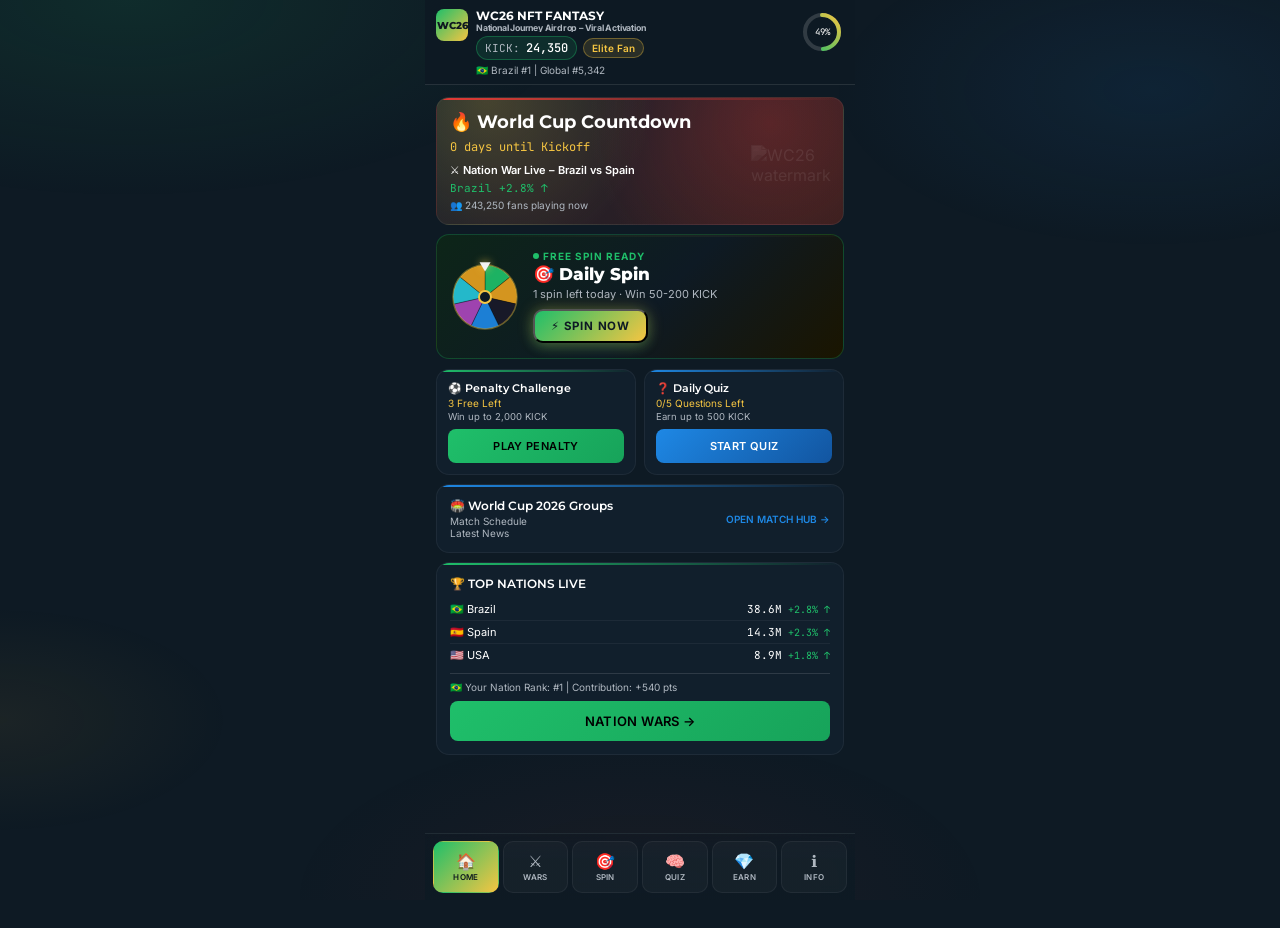
==== Phase 1_Viral Activation/frontend/prototypes/Viral_Activation.html @ adff0198 "feat(frontend): replace Spin UI with canvas wheel and sync Home spin card" ====
<!DOCTYPE html>
<html lang="en">
<head>
<meta charset="UTF-8">
<meta name="viewport" content="width=device-width,initial-scale=1.0,maximum-scale=1.0,user-scalable=no">
<title>WC26 Nation Journey Airdrop – Phase 1: Viral Activation</title>
<link href="https://fonts.googleapis.com/css2?family=Montserrat:wght@400;600;700;800;900&family=Inter:wght@400;500;600&family=JetBrains+Mono:wght@400;500&display=swap" rel="stylesheet">
<style>
:root{
  --c-green:#1FBF6A;
  --c-yellow:#F5C542;
  --c-red:#E53935;
  --c-blue:#1E88E5;
  --c-bg:#0E1A24;
  --c-white:#F2F2F2;
  --c-pure:#FFFFFF;
  --c-gray:#B0B8C1;

  --font-display:"Montserrat",system-ui,sans-serif;
  --font-body:"Inter",system-ui,sans-serif;
  --font-mono:"JetBrains Mono",monospace;

  --g:var(--c-green);--y:var(--c-yellow);--rd:var(--c-red);--bl:var(--c-blue);
  --pu:#a78bfa;
  --bg:var(--c-bg);--bg2:#111F2C;--bg3:#172635;--bg4:#1D3042;
  --wh:var(--c-white);--pw:var(--c-pure);--gr:var(--c-gray);
  --gd:rgba(31,191,106,.11);--yd:rgba(245,197,66,.11);
  --rdd:rgba(229,57,53,.1);--bld:rgba(30,136,229,.1);--pud:rgba(167,139,250,.11);
  --br:rgba(255,255,255,.055);--br2:rgba(255,255,255,.1);
  --r:13px;--rs:8px;--sb:env(safe-area-inset-bottom,0px);--spin-logo:none;
}
*{box-sizing:border-box;margin:0;padding:0;-webkit-tap-highlight-color:transparent;user-select:none;}
html,body{width:100%;max-width:430px;margin:0 auto;min-height:100dvh;background:var(--bg);font-family:var(--font-body);color:var(--wh);overflow-x:hidden;-webkit-font-smoothing:antialiased;}
body::before{content:'';position:fixed;inset:0;z-index:0;pointer-events:none;
  background:
    radial-gradient(ellipse 65% 40% at 10% 0%,rgba(31,191,106,.11) 0%,transparent 55%),
    radial-gradient(ellipse 50% 35% at 90% 10%,rgba(30,136,229,.09) 0%,transparent 50%),
    radial-gradient(ellipse 55% 38% at 50% 100%,rgba(229,57,53,.06) 0%,transparent 50%),
    radial-gradient(ellipse 40% 28% at 0% 80%,rgba(245,197,66,.06) 0%,transparent 45%);
  animation:mesh 10s ease-in-out infinite alternate;}
@keyframes mesh{0%{opacity:.5}100%{opacity:1}}
#app{position:relative;z-index:1;min-height:100dvh;display:flex;flex-direction:column;}

/* ── HEADER ── */
.hdr{padding:8px 14px 6px;display:flex;align-items:center;justify-content:space-between;
  border-bottom:1px solid var(--br);background:rgba(14,26,36,.92);backdrop-filter:blur(20px);
  position:sticky;top:0;z-index:100;}
.hdr-l{display:flex;align-items:center;gap:8px;}
.hdr-logo{height:34px;width:auto;object-fit:contain;}
.brand-nm{font-family:'Montserrat',sans-serif;font-weight:800;font-size:13px;
  background:linear-gradient(135deg,var(--g),var(--y));-webkit-background-clip:text;-webkit-text-fill-color:transparent;display:block;line-height:1.1;}
.brand-sub{font-size:7.5px;letter-spacing:2px;color:var(--gr);text-transform:uppercase;font-weight:600;}
.kick-chip{display:flex;align-items:center;gap:6px;background:var(--gd);border:1px solid rgba(31,191,106,.22);border-radius:20px;padding:5px 11px 5px 8px;cursor:pointer;transition:all .2s;}
.kick-chip:active{transform:scale(.95);}
.kick-val{font-family:'Montserrat',sans-serif;font-weight:700;font-size:13px;color:var(--g);line-height:1;}
.kick-lbl{font-size:7.5px;color:var(--gr);letter-spacing:1px;}

/* ── NAV ── */
.nav{display:grid;grid-template-columns:repeat(5,1fr);gap:2px;padding:6px 8px 0;background:rgba(14,26,36,.65);backdrop-filter:blur(8px);}
.nb{padding:7px 2px 5px;background:var(--bg3);border:1px solid var(--br);border-radius:var(--rs);cursor:pointer;
  font-family:'Montserrat',sans-serif;font-size:8.5px;font-weight:700;letter-spacing:.3px;text-transform:uppercase;
  color:var(--gr);transition:all .18s;display:flex;flex-direction:column;align-items:center;gap:3px;}
.nb .ni{font-size:15px;line-height:1;}
.nb.on{border-color:rgba(31,191,106,.45);color:var(--g);background:linear-gradient(160deg,rgba(31,191,106,.13),rgba(30,136,229,.06));}
.nb:active{transform:scale(.91);}

/* ── PAGES ── */
.pg{display:none;padding:12px 11px calc(22px + var(--sb));flex:1;animation:pgin .25s ease;}
.pg.on{display:block;}
@keyframes pgin{from{opacity:0;transform:translateY(8px)}to{opacity:1;transform:translateY(0)}}

/* ── SHARED COMPONENTS ── */
.card{background:var(--bg2);border:1px solid var(--br);border-radius:var(--r);padding:13px;margin-bottom:9px;position:relative;overflow:hidden;}
.shine{position:absolute;inset:0;pointer-events:none;background:linear-gradient(135deg,rgba(255,255,255,.025) 0%,transparent 55%);}
.acc-g::before,.acc-y::before,.acc-r::before,.acc-b::before,.acc-p::before,.acc-m::before{content:'';position:absolute;top:0;left:0;right:0;height:2px;}
.acc-g::before{background:linear-gradient(90deg,var(--g),transparent);}
.acc-y::before{background:linear-gradient(90deg,var(--y),transparent);}
.acc-r::before{background:linear-gradient(90deg,var(--rd),transparent);}
.acc-b::before{background:linear-gradient(90deg,var(--bl),transparent);}
.acc-p::before{background:linear-gradient(90deg,var(--pu),transparent);}
.acc-m::before{background:linear-gradient(90deg,var(--g),var(--y),var(--rd),var(--bl));}

.btn{
  width:100%;padding:12px;border:none;border-radius:var(--rs);cursor:pointer;
  font-family:var(--font-body);font-size:13px;font-weight:600;text-transform:uppercase;letter-spacing:.35px;
  transition:all .16s;
}
.btn:active{transform:scale(.97);}
.b-g{background:linear-gradient(135deg,var(--g),#17a35a);color:#000;}
.b-y{background:linear-gradient(135deg,#c9920f,var(--y));color:#000;}
.b-b{background:linear-gradient(135deg,var(--bl),#1255a0);color:#fff;}
.b-r{background:linear-gradient(135deg,var(--rd),#b71c1c);color:#fff;}
.b-p{background:linear-gradient(135deg,#7c3aed,var(--pu));color:#fff;}
.b-gh{background:var(--bg3);border:1px solid var(--br2);color:var(--wh);}
.b-dis{opacity:.3;pointer-events:none;}

.pill{display:inline-flex;align-items:center;gap:3px;padding:3px 8px;border-radius:20px;font-size:9.5px;font-weight:700;font-family:'Montserrat',sans-serif;}
.p-g{background:var(--gd);border:1px solid rgba(31,191,106,.28);color:var(--g);}
.p-y{background:var(--yd);border:1px solid rgba(245,197,66,.28);color:var(--y);}
.p-b{background:var(--bld);border:1px solid rgba(30,136,229,.28);color:var(--bl);}
.p-r{background:var(--rdd);border:1px solid rgba(229,57,53,.25);color:var(--rd);}

/* ── HOME ── */
.hero{text-align:center;padding:14px 0 10px;}
.hero-logo{width:260px;max-width:100%;height:auto;margin:0 auto 9px;display:block;
  filter:drop-shadow(0 0 14px rgba(31,191,106,.28)) drop-shadow(0 0 28px rgba(30,136,229,.15));
  animation:hfloat 4s ease-in-out infinite;}
@keyframes hfloat{0%,100%{transform:translateY(0)}50%{transform:translateY(-5px)}}
.hero-pique{
  width:208px;max-width:100%;height:166px;margin:-32px auto 7px;position:relative;
  display:flex;align-items:flex-start;justify-content:center;padding-top:26px;
  animation:piqueFloat 4s ease-in-out infinite;
}
@keyframes piqueFloat{
  0%,100%{transform:translateY(0) scale(.94)}
  50%{transform:translateY(-5px) scale(.94)}
}
.hero-pique-ring{
  position:absolute;top:42px;left:22px;right:22px;bottom:6px;border-radius:50%;border:2.6px solid transparent;
  background:linear-gradient(var(--bg),var(--bg)) padding-box,
    conic-gradient(from 0deg,var(--g),var(--bl),var(--pu),var(--y),var(--rd),var(--g)) border-box;
  animation:pspin 8s linear infinite;
}
.hero-pique-glow{
  position:absolute;top:50px;left:36px;right:36px;bottom:16px;border-radius:50%;
  background:radial-gradient(circle at 36% 32%,rgba(139,92,246,.22),rgba(30,136,229,.11) 58%,transparent);
  animation:pspin 12s linear infinite reverse;
}
@keyframes pspin{to{transform:rotate(360deg)}}
.hero-pique-mascot{position:relative;z-index:2;display:flex;flex-direction:column;align-items:center;}
.hero-pique-face{
  width:94px;height:94px;margin-top:12px;border-radius:50%;position:relative;overflow:hidden;
  background:linear-gradient(145deg,#2d1b69,#1a0f40);border:2.6px solid var(--pu);
  box-shadow:0 0 24px rgba(139,92,246,.4);animation:pfaceFloat 3s ease-in-out infinite;
}
@keyframes pfaceFloat{0%,100%{transform:translateY(0) rotate(-2deg)}50%{transform:translateY(-4px) rotate(2deg)}}
.hero-pique-brows{position:absolute;top:20px;width:100%;display:flex;justify-content:center;gap:20px;z-index:3;}
.hero-pique-brow{width:17px;height:3px;border-radius:2px;background:var(--y);transform-origin:center;}
.hero-pique-brow.l{animation:pbrowL 2s ease-in-out infinite;}
.hero-pique-brow.r{animation:pbrowR 2s ease-in-out infinite;}
@keyframes pbrowL{0%,100%{transform:rotate(-16deg)}50%{transform:rotate(-25deg) translateY(-1px)}}
@keyframes pbrowR{0%,100%{transform:rotate(16deg)}50%{transform:rotate(25deg) translateY(-1px)}}
.hero-pique-eyes{position:absolute;top:33px;width:100%;display:flex;justify-content:center;gap:16px;z-index:2;}
.hero-pique-eye{
  width:20px;height:20px;border-radius:50%;
  background:radial-gradient(circle at 35% 35%,#fff 28%,#1E88E5 50%,#0d0d2e 100%);
  box-shadow:0 0 9px rgba(30,136,229,.6);animation:pblink 4s ease-in-out infinite;
}
.hero-pique-eye.l{animation-delay:.05s;}
@keyframes pblink{0%,90%,100%{transform:scaleY(1)}93%,97%{transform:scaleY(.08)}}
.hero-pique-lower{position:absolute;bottom:16px;width:100%;display:flex;flex-direction:column;align-items:center;gap:3px;z-index:2;}
.hero-pique-nose{
  width:10px;height:8px;background:var(--y);
  border-radius:50% 50% 50% 50% / 60% 60% 40% 40%;box-shadow:0 0 6px rgba(245,197,66,.5);
}
.hero-pique-mouth{
  width:30px;height:13px;border-radius:0 0 12px 12px;border-bottom:2.5px solid var(--g);border-left:2.5px solid var(--g);border-right:2.5px solid var(--g);
  animation:pmouthTalk .36s ease-in-out infinite alternate;
}
@keyframes pmouthTalk{from{transform:scaleY(.4)}to{transform:scaleY(1)}}
.hero-pique-headset{
  position:absolute;top:-6px;left:50%;transform:translateX(-50%);
  width:110px;height:58px;border-radius:58px 58px 0 0;border:3px solid var(--gr);border-bottom:none;z-index:4;pointer-events:none;
}
.hero-pique-mic{
  position:absolute;bottom:16px;right:12px;width:10px;height:24px;background:var(--y);
  border-radius:6px;z-index:5;box-shadow:0 0 8px rgba(245,197,66,.5);
}
.hero-pique-jersey{
  width:72px;height:30px;margin-top:1px;
  background:linear-gradient(135deg,var(--pu) 0%,#6D28D9 54%,#4c1d95 100%);
  border-radius:8px 8px 12px 12px;border-top:3px solid rgba(255,255,255,.16);box-shadow:0 4px 20px rgba(109,40,217,.25);
  display:flex;align-items:center;justify-content:center;
  font-family:'Montserrat',sans-serif;font-weight:900;font-size:9px;letter-spacing:.8px;
  text-transform:uppercase;color:#f5f0ff;text-shadow:0 1px 6px rgba(0,0,0,.35);
}
.hero-title{font-family:'Montserrat',sans-serif;font-weight:900;font-size:19px;color:var(--pw);}
.hero-tag{font-size:10.5px;color:var(--gr);margin-top:3px;}
.nation-badge{display:inline-flex;align-items:center;gap:5px;margin-top:7px;background:var(--bg3);border:1px solid var(--br2);border-radius:20px;padding:5px 12px;font-family:'Montserrat',sans-serif;font-size:10px;font-weight:700;}

/* Phase progress banner */
.phase-bar{background:linear-gradient(135deg,rgba(245,197,66,.1),rgba(229,57,53,.07));border:1px solid rgba(245,197,66,.22);border-radius:var(--r);padding:10px 12px;margin-bottom:9px;position:relative;overflow:hidden;}
.phase-bar::before{content:'';position:absolute;top:0;left:0;right:0;height:2px;background:linear-gradient(90deg,var(--y),var(--rd));}
.phase-tag{font-family:'Montserrat',sans-serif;font-weight:800;font-size:9px;letter-spacing:1.5px;color:var(--y);text-transform:uppercase;margin-bottom:2px;}
.phase-title{font-family:'Montserrat',sans-serif;font-weight:700;font-size:12px;color:var(--pw);}
.phase-desc{font-size:10px;color:var(--gr);margin-top:1px;}
.phase-close{position:absolute;top:8px;right:9px;font-size:13px;color:var(--gr);cursor:pointer;}

/* KPI row */
.krow{display:grid;grid-template-columns:repeat(3,1fr);gap:6px;margin-bottom:9px;}
.ki{background:var(--bg2);border:1px solid var(--br);border-radius:var(--rs);padding:9px 6px;text-align:center;}
.ki-v{font-family:'Montserrat',sans-serif;font-weight:800;font-size:19px;background:linear-gradient(135deg,var(--g),var(--y));-webkit-background-clip:text;-webkit-text-fill-color:transparent;}
.ki-l{font-size:8.5px;color:var(--gr);margin-top:1px;}

/* Journey steps */
.journey{display:flex;flex-direction:column;position:relative;margin-bottom:9px;}
.journey::before{content:'';position:absolute;left:18px;top:7px;bottom:7px;width:1px;background:linear-gradient(180deg,var(--g),var(--bl));}
.jstep{display:flex;align-items:flex-start;gap:10px;padding:5px 0;}
.jdot{width:36px;height:36px;border-radius:9px;flex-shrink:0;display:flex;align-items:center;justify-content:center;font-size:14px;z-index:1;}
.jd-g{background:var(--gd);border:1px solid rgba(31,191,106,.28);}
.jd-y{background:var(--yd);border:1px solid rgba(245,197,66,.22);}
.jd-r{background:var(--rdd);border:1px solid rgba(229,57,53,.18);}
.jd-b{background:var(--bld);border:1px solid rgba(30,136,229,.18);}
.ji{flex:1;padding-top:5px;}
.jt{font-family:'Montserrat',sans-serif;font-weight:700;font-size:11.5px;color:var(--pw);}
.js{font-size:9.5px;color:var(--gr);margin-top:1px;}

/* Airdrop progress */
.ad-ring-wrap{display:flex;align-items:center;gap:12px;padding:10px 13px;background:var(--bg2);border:1px solid rgba(245,197,66,.2);border-radius:var(--r);margin-bottom:9px;position:relative;overflow:hidden;}
.ad-ring-wrap::before{content:'';position:absolute;top:0;left:0;right:0;height:2px;background:linear-gradient(90deg,var(--y),var(--g));}
.ad-svg-wrap{position:relative;width:52px;height:52px;flex-shrink:0;}
.ad-svg-wrap svg{transform:rotate(-90deg);}
.ad-pct-inner{position:absolute;inset:0;display:flex;align-items:center;justify-content:center;flex-direction:column;}
.ad-pct{font-family:'Montserrat',sans-serif;font-weight:800;font-size:13px;color:var(--y);}
.ad-sub{font-size:7px;color:var(--gr);}
.ad-info{flex:1;}
.ad-title{font-family:'Montserrat',sans-serif;font-weight:800;font-size:12px;color:var(--pw);margin-bottom:2px;}
.ad-desc{font-size:10px;color:var(--gr);line-height:1.4;}
.ad-kick{font-family:'JetBrains Mono',monospace;font-size:11px;color:var(--y);margin-top:3px;}

/* Airdrop preview (home) */
.ap-hdr{display:flex;align-items:center;justify-content:space-between;gap:8px;margin-bottom:8px;}
.ap-title{font-family:'Montserrat',sans-serif;font-weight:900;font-size:12px;color:var(--pw);letter-spacing:.2px;}
.ap-grid{display:grid;grid-template-columns:repeat(3,1fr);gap:6px;margin-bottom:7px;}
.ap-cell{background:var(--bg3);border:1px solid var(--br);border-radius:8px;padding:7px 6px;text-align:center;}
.ap-v{font-family:'Montserrat',sans-serif;font-weight:800;font-size:12px;color:var(--pw);line-height:1.15;}
.ap-v.gold{color:var(--y);}
.ap-v.blue{color:var(--bl);}
.ap-v.green{color:var(--g);}
.ap-l{font-size:8.5px;color:var(--gr);margin-top:2px;}
.ap-tier{background:linear-gradient(135deg,rgba(167,139,250,.14),rgba(30,136,229,.11));border:1px solid rgba(167,139,250,.28);border-radius:8px;padding:8px 9px;margin-bottom:7px;}
.ap-tier-top{display:flex;align-items:center;justify-content:space-between;gap:8px;margin-bottom:3px;}
.ap-tier-name{font-family:'Montserrat',sans-serif;font-weight:800;font-size:11px;color:#d8c8ff;}
.ap-tier-need{font-family:'Montserrat',sans-serif;font-weight:800;font-size:11px;color:var(--y);}
.ap-tier-sub{font-size:8.8px;color:var(--gr);}
.ap-sec{background:var(--bg3);border:1px solid var(--br);border-radius:8px;padding:8px 9px;margin-bottom:7px;}
.ap-sec-title{font-family:'Montserrat',sans-serif;font-weight:700;font-size:9px;color:var(--pw);letter-spacing:.6px;text-transform:uppercase;margin-bottom:6px;}
.ap-cdown{display:grid;grid-template-columns:repeat(4,1fr);gap:5px;}
.ap-cdu{background:rgba(255,255,255,.03);border:1px solid var(--br);border-radius:7px;padding:5px 3px;text-align:center;}
.ap-cdn{font-family:'Montserrat',sans-serif;font-weight:800;font-size:12px;color:var(--y);line-height:1;}
.ap-cdl{font-size:8px;color:var(--gr);margin-top:2px;}
.ap-comp{display:grid;grid-template-columns:1fr auto auto;gap:7px;align-items:center;font-size:9px;}
.ap-comp + .ap-comp{margin-top:5px;}
.ap-comp-r{color:var(--pw);font-family:'Montserrat',sans-serif;font-weight:700;}
.ap-comp-k{color:var(--gr);}
.ap-comp-d.up{color:var(--rd);}
.ap-comp-d.down{color:var(--g);}
.ap-comp-d.eq{color:var(--y);}

/* ── QUIZ ── */
.qtop{display:flex;align-items:center;justify-content:space-between;margin-bottom:8px;}
.ptk{display:flex;gap:4px;margin-bottom:8px;}
.ps{flex:1;height:3px;border-radius:2px;background:var(--bg4);transition:background .35s;}
.ps.done{background:var(--g);}
.ps.act{background:linear-gradient(90deg,var(--g),var(--bl));animation:spp 1.2s infinite;}
@keyframes spp{0%,100%{opacity:1}50%{opacity:.4}}
.qcard{background:linear-gradient(145deg,var(--bg2),var(--bg3));border:1px solid var(--br2);border-radius:var(--r);padding:14px;margin-bottom:10px;position:relative;overflow:hidden;animation:sup .25s ease;}
@keyframes sup{from{opacity:0;transform:translateY(10px)}to{opacity:1;transform:translateY(0)}}
.qdiff{font-family:'Montserrat',sans-serif;font-size:8.5px;font-weight:800;letter-spacing:2px;text-transform:uppercase;display:flex;align-items:center;gap:4px;margin-bottom:5px;}
.de{color:var(--g);}.dm{color:var(--y);}.dh{color:var(--rd);}
.qtext{font-family:'Montserrat',sans-serif;font-size:12.75px;font-weight:700;color:var(--pw);line-height:1.35;}
.trow{display:flex;align-items:center;gap:9px;margin-bottom:10px;}
.tring{width:37px;height:37px;flex-shrink:0;position:relative;}
.tring svg{transform:rotate(-90deg);}
.tring circle{fill:none;stroke-width:3;stroke-dasharray:100;}
.ttrack{stroke:var(--bg4);}.tfill{stroke:var(--g);transition:stroke-dashoffset .95s linear,stroke .25s;}
.tval{position:absolute;inset:0;display:flex;align-items:center;justify-content:center;font-family:'JetBrains Mono',monospace;font-size:12px;color:var(--pw);}
.thint{font-size:10.5px;color:var(--gr);}
.opts{display:flex;flex-direction:column;gap:6px;}
.opt{padding:10px 12px;background:var(--bg3);border:1.5px solid var(--br);border-radius:var(--rs);cursor:pointer;font-size:13px;font-weight:500;color:var(--wh);transition:all .16s;display:flex;align-items:center;gap:8px;}
.opt:active{transform:scale(.97);}
.oltr{width:22px;height:22px;border-radius:5px;flex-shrink:0;background:var(--bg4);border:1px solid var(--br2);display:flex;align-items:center;justify-content:center;font-family:'Montserrat',sans-serif;font-size:9px;font-weight:800;color:var(--gr);transition:all .16s;}
.opt.cor{border-color:var(--g);background:rgba(31,191,106,.09);color:var(--g);}
.opt.cor .oltr{background:var(--g);color:#000;border-color:var(--g);}
.opt.wrg{border-color:var(--rd);background:var(--rdd);color:var(--rd);}
.opt.wrg .oltr{background:var(--rd);color:#fff;border-color:var(--rd);}
.flash{display:none;position:fixed;inset:0;z-index:200;align-items:center;justify-content:center;pointer-events:none;background:rgba(14,26,36,.3);}
.flash.on{display:flex;animation:fi .3s ease;}
@keyframes fi{0%{opacity:0;transform:scale(.6)}65%{transform:scale(1.07)}100%{opacity:1;transform:scale(1)}}
.fb{text-align:center;padding:18px 30px;border-radius:16px;backdrop-filter:blur(22px);}
.fb.ok{background:rgba(31,191,106,.18);border:1.5px solid var(--g);}
.fb.no{background:rgba(229,57,53,.14);border:1.5px solid var(--rd);}
.fem{font-size:38px;display:block;margin-bottom:3px;}
.flt{font-family:'Montserrat',sans-serif;font-weight:800;font-size:20px;letter-spacing:1px;}
.fb.ok .flt{color:var(--g);}.fb.no .flt{color:var(--rd);}
.fps{font-size:11px;color:var(--gr);margin-top:2px;font-family:'JetBrains Mono',monospace;}
.qdone{display:none;text-align:center;padding:18px 0;animation:pgin .3s ease;}
.qdone.on{display:block;}
.dring{width:96px;height:96px;margin:0 auto 11px;position:relative;}
.dring svg{transform:rotate(-90deg);}
.dpct{position:absolute;inset:0;display:flex;align-items:center;justify-content:center;flex-direction:column;}
.dpct .big{font-family:'Montserrat',sans-serif;font-weight:800;font-size:24px;color:var(--g);}
.dpct .sm{font-size:8px;color:var(--gr);}
.dtitle{font-family:'Montserrat',sans-serif;font-weight:800;font-size:20px;color:var(--pw);margin-bottom:3px;}
.dsub{font-size:11px;color:var(--gr);margin-bottom:12px;}
.ebox{background:var(--gd);border:1px solid rgba(31,191,106,.22);border-radius:11px;padding:11px;display:flex;align-items:center;justify-content:center;gap:8px;margin-bottom:12px;}
.ebox .num{font-family:'Montserrat',sans-serif;font-weight:900;font-size:28px;background:linear-gradient(135deg,var(--g),var(--bl));-webkit-background-clip:text;-webkit-text-fill-color:transparent;}
.ebox .lbl{font-size:10px;color:var(--gr);line-height:1.4;}
.srow{display:flex;gap:4px;justify-content:center;margin-bottom:12px;}
.sd{width:26px;height:26px;border-radius:6px;background:var(--bg3);border:1px solid var(--br);display:flex;align-items:center;justify-content:center;font-size:10px;}
.sd.done{background:rgba(31,191,106,.17);border-color:var(--g);}
.sd.now{background:linear-gradient(135deg,var(--g),var(--bl));border-color:transparent;animation:dp 1.5s infinite;}
@keyframes dp{0%,100%{box-shadow:0 0 0 0 rgba(31,191,106,.4)}50%{box-shadow:0 0 0 6px rgba(31,191,106,0)}}

/* ── NATION WARS ── */
.nw-top{text-align:center;padding:11px 0 14px;}
.nw-title{font-family:'Montserrat',sans-serif;font-weight:900;font-size:25px;letter-spacing:2px;
  background:linear-gradient(135deg,var(--y),var(--pw),var(--y));background-size:200%;
  -webkit-background-clip:text;-webkit-text-fill-color:transparent;animation:gf 3s linear infinite;}
@keyframes gf{0%{background-position:0%}100%{background-position:200%}}
.nw-sub{font-size:10.5px;color:var(--gr);margin-top:3px;}
.nw-badge{display:inline-block;margin-top:6px;background:var(--yd);border:1px solid rgba(245,197,66,.25);border-radius:20px;padding:3px 11px;font-family:'Montserrat',sans-serif;font-size:8.5px;font-weight:700;letter-spacing:.8px;color:var(--y);text-transform:uppercase;}
.mn-card{background:linear-gradient(135deg,rgba(31,191,106,.09),rgba(30,136,229,.06));border:1px solid rgba(31,191,106,.25);border-radius:var(--r);padding:11px 13px;margin-bottom:11px;display:flex;align-items:center;gap:11px;position:relative;overflow:hidden;}
.mn-card::before{content:'';position:absolute;top:0;left:0;right:0;height:2px;background:linear-gradient(90deg,var(--g),var(--bl),var(--y));}
.mn-flag{font-size:32px;}
.mn-info{flex:1;}
.mn-name{font-family:'Montserrat',sans-serif;font-weight:800;font-size:14px;color:var(--pw);}
.mn-rank{font-size:9.5px;color:var(--gr);margin-top:2px;}
.mn-pts{font-family:'Montserrat',sans-serif;font-weight:900;font-size:20px;background:linear-gradient(135deg,var(--g),var(--bl));-webkit-background-clip:text;-webkit-text-fill-color:transparent;}
.podium{display:flex;align-items:flex-end;justify-content:center;gap:4px;padding:0 3px;margin-bottom:12px;}
.pi{flex:1;display:flex;flex-direction:column;align-items:center;}
.pflag{font-size:23px;margin-bottom:2px;}
.pname{font-family:'Montserrat',sans-serif;font-size:8.5px;font-weight:700;color:var(--wh);margin-bottom:2px;}
.ppts{font-size:8.5px;color:var(--gr);margin-bottom:2px;font-family:'JetBrains Mono',monospace;}
.pblk{width:100%;border-radius:5px 5px 0 0;display:flex;align-items:center;justify-content:center;font-family:'Montserrat',sans-serif;font-size:15px;font-weight:800;}
.pi:nth-child(2) .pblk{height:56px;background:linear-gradient(180deg,var(--y),#b8860b);color:#000;}
.pi:nth-child(1) .pblk{height:42px;background:linear-gradient(180deg,#9ca3af,#6b7280);color:#fff;}
.pi:nth-child(3) .pblk{height:32px;background:linear-gradient(180deg,#b45309,#78350f);color:#fff;}
.rlist{display:flex;flex-direction:column;gap:5px;}
.ri{display:flex;align-items:center;gap:8px;background:var(--bg2);border:1px solid var(--br);border-radius:var(--rs);padding:8px 10px;position:relative;overflow:hidden;}
.ri.me{border-color:rgba(31,191,106,.32);background:linear-gradient(135deg,rgba(31,191,106,.05),var(--bg2));}
.rfill{position:absolute;left:0;top:0;bottom:0;background:linear-gradient(90deg,rgba(31,191,106,.05),transparent);border-radius:var(--rs);}
.rpos{font-family:'Montserrat',sans-serif;font-size:12px;font-weight:800;color:var(--gr);width:16px;text-align:center;flex-shrink:0;z-index:1;}
.rflag{font-size:18px;flex-shrink:0;z-index:1;}
.rinfo{flex:1;z-index:1;}
.rnation{font-family:'Montserrat',sans-serif;font-weight:700;font-size:11.5px;color:var(--pw);}
.rfans{font-size:9px;color:var(--gr);font-family:'JetBrains Mono',monospace;}
.rright{z-index:1;text-align:right;}
.rpts{font-family:'JetBrains Mono',monospace;font-size:11px;color:var(--y);}
.rdelta{font-size:8px;font-weight:700;padding:2px 4px;border-radius:4px;margin-top:1px;display:inline-block;}
.dup{background:rgba(31,191,106,.12);color:var(--g);}
.ddn{background:var(--rdd);color:var(--rd);}
.ytag{position:absolute;right:7px;top:53%;transform:translateY(-50%);font-family:'Montserrat',sans-serif;font-size:7.5px;font-weight:800;letter-spacing:1px;color:var(--g);}

/* ── DAILY LUCKY SPIN ── */
.spin-top{text-align:center;padding:10px 0 8px;}
.spin-title{
  font-family:'Montserrat',sans-serif;font-weight:900;font-size:22px;letter-spacing:1.3px;
  background:linear-gradient(135deg,#f8cf5a 0%,#f0c949 25%,#d8db5a 52%,#8fe26a 100%);
  -webkit-background-clip:text;-webkit-text-fill-color:transparent;
  text-shadow:0 0 26px rgba(247,201,74,.23);
}
.spin-sub{font-size:10px;color:#c7d0df;line-height:1.45;margin-top:3px;}
.spin-card{
  position:relative;
  background:
    radial-gradient(circle at 20% 10%,rgba(255,211,99,.2),transparent 37%),
    radial-gradient(circle at 82% 70%,rgba(26,196,255,.16),transparent 42%),
    linear-gradient(145deg,#081423,#091628 40%,#0a1322);
  border:1px solid rgba(248,205,92,.28);
  border-radius:26px;
  padding:11px 11px 12px;
  margin-bottom:10px;
  box-shadow:
    inset 0 0 0 1px rgba(255,255,255,.04),
    0 18px 40px rgba(0,0,0,.45);
  overflow:hidden;
}
.spin-card::before{
  content:'';
  position:absolute;
  inset:0;
  background:
    radial-gradient(circle at 32% 40%,rgba(255,255,255,.16) 0 1px,transparent 2px),
    radial-gradient(circle at 66% 18%,rgba(255,255,255,.2) 0 1px,transparent 2px),
    radial-gradient(circle at 75% 82%,rgba(255,255,255,.14) 0 1px,transparent 2px);
  opacity:.45;
  pointer-events:none;
}
.spin-wheel-wrap{text-align:center;position:relative;z-index:1;}
.spin-pointer{
  position:absolute;
  left:50%;
  top:-8px;
  transform:translateX(-50%);
  width:58px;
  height:68px;
  z-index:8;
  background:linear-gradient(180deg,#fff2a2 0%,#ffd54d 30%,#f2a800 70%,#c97900 100%);
  clip-path:polygon(50% 98%,100% 2%,84% 2%,50% 74%,16% 2%,0 2%);
  filter:drop-shadow(0 0 12px rgba(255,194,43,.88));
}
.spin-pointer::before{
  content:'';
  position:absolute;
  left:50%;
  top:7px;
  transform:translateX(-50%);
  width:17px;
  height:46px;
  background:linear-gradient(180deg,rgba(255,255,255,.86),rgba(255,255,255,0));
  opacity:.55;
}
.spin-pointer::after{
  content:'';
  position:absolute;
  left:50%;
  bottom:7px;
  transform:translateX(-50%);
  width:22px;
  height:9px;
  border-radius:6px;
  background:rgba(255,192,45,.58);
}
.spin-wheel-shell{
  --spin-size:min(82vw,344px);
  width:var(--spin-size);
  height:var(--spin-size);
  margin:14px auto 0;
  border-radius:50%;
  padding:11px;
  position:relative;
  background:
    radial-gradient(circle at 22% 10%,rgba(90,220,255,.35),transparent 32%),
    radial-gradient(circle at 78% 88%,rgba(120,255,119,.32),transparent 34%),
    linear-gradient(145deg,#101b2b,#24334a 42%,#0a1321 74%);
  border:2px solid rgba(140,174,210,.45);
  box-shadow:
    inset 0 0 0 1px rgba(255,255,255,.08),
    0 0 0 2px rgba(6,16,29,.72),
    0 0 22px rgba(0,204,255,.22),
    0 0 26px rgba(94,255,129,.2),
    0 22px 44px rgba(0,0,0,.48);
}
.spin-wheel-shell::before{
  content:'';
  position:absolute;
  inset:3px;
  border-radius:50%;
  border:2px solid rgba(26,215,255,.7);
  box-shadow:
    inset 0 0 22px rgba(0,0,0,.45),
    0 0 16px rgba(44,201,255,.42);
  pointer-events:none;
}
.spin-wheel-shell::after{
  content:'';
  position:absolute;
  inset:11px;
  border-radius:50%;
  border:2px solid rgba(50,73,104,.75);
  box-shadow:inset 0 0 0 1px rgba(180,212,255,.2);
  pointer-events:none;
}
.spin-wheel{
  width:100%;
  height:100%;
  border-radius:50%;
  position:relative;
  overflow:hidden;
  background:
    url('./daily-lucky-spin-wheel.png') center/cover no-repeat,
    #0b1524;
  border:1px solid rgba(95,156,240,.35);
  transition:transform 4.1s cubic-bezier(.11,.9,.17,1);
  transform:rotate(0deg);
}
.spin-wheel::before{
  content:none;
}
.spin-wheel::after{
  content:none;
}
.spin-wheel-face,.spin-sep,.spin-node,.spin-seg,.spin-center{display:none !important;}
.spin-btn{
  display:block;
  width:min(37vw,135px);
  margin:11px auto 0;
  border:none;
  border-radius:999px;
  padding:6px 10px;
  font-family:'Montserrat',sans-serif;
  font-size:12px;
  font-weight:900;
  letter-spacing:.9px;
  color:#2b1a00;
  background:
    radial-gradient(circle at 30% 18%,rgba(255,255,255,.6),transparent 40%),
    linear-gradient(180deg,#fff0b5,#ffd961 46%,#de9f19 100%);
  border:1px solid rgba(255,238,174,.85);
  box-shadow:
    inset 0 1px 0 rgba(255,255,255,.75),
    inset 0 -2px 0 rgba(112,64,4,.38),
    0 6px 11px rgba(0,0,0,.42),
    0 0 18px rgba(255,204,71,.36);
  transition:transform .12s ease,filter .12s ease,opacity .2s ease;
}
.spin-btn:active{transform:translateY(1px) scale(.99);}
.spin-btn:disabled{opacity:.42;cursor:not-allowed;filter:grayscale(.2);}
.spin-btn.no-left{
  width:min(35vw,125px);
  font-size:10px;
  line-height:1.08;
  padding:6px 8px;
  letter-spacing:.45px;
  white-space:normal;
  border-radius:24px;
  color:#1f1600;
  background:linear-gradient(145deg,#ffe58a,#ffc96b 45%,#ff9f9f 85%);
  box-shadow:
    inset 0 2px 0 rgba(255,255,255,.7),
    inset 0 -2px 0 rgba(148,82,3,.28),
    0 6px 12px rgba(0,0,0,.35),
    0 0 16px rgba(255,193,101,.4);
  transform-origin:center;
  animation:spinNoLeftWiggle 1.9s ease-in-out infinite;
}
@keyframes spinNoLeftWiggle{
  0%,100%{transform:rotate(0deg) scale(1);}
  20%{transform:rotate(-1.5deg) scale(1.02);}
  40%{transform:rotate(1.2deg) scale(1.01);}
  60%{transform:rotate(-0.8deg) scale(1.02);}
  80%{transform:rotate(0.8deg) scale(1.01);}
}
.spin-meta{
  display:grid;
  grid-template-columns:repeat(3,1fr);
  gap:7px;
  margin-top:10px;
  position:relative;
  z-index:1;
}
.spin-meta-item{
  background:linear-gradient(145deg,rgba(8,18,34,.88),rgba(11,23,40,.95));
  border:1px solid rgba(136,173,231,.24);
  border-radius:12px;
  padding:8px 4px;
  text-align:center;
}
.spin-meta-item .lbl{
  display:block;
  font-size:8.2px;
  color:#94a3b8;
  letter-spacing:1px;
  text-transform:uppercase;
}
.spin-meta-item .val{
  display:block;
  margin-top:2px;
  font-family:'Montserrat',sans-serif;
  font-size:16px;
  font-weight:900;
  color:#f8cb54;
}
.spin-result{
  margin-top:8px;
  padding:10px 11px;
  border-radius:12px;
  border:1px solid rgba(66,211,255,.24);
  background:linear-gradient(145deg,rgba(0,20,35,.82),rgba(8,23,34,.9));
  color:#dde7f3;
  font-size:12.5px;
  line-height:1.4;
  text-align:center;
  position:relative;
  z-index:1;
}
.spin-result.good{
  border-color:rgba(88,231,156,.48);
  background:linear-gradient(145deg,rgba(0,48,36,.7),rgba(5,28,24,.86));
  color:#dfffe9;
}
.spin-pop{
  position:absolute;
  left:50%;
  top:8px;
  transform:translateX(-50%) translateY(-8px) scale(.96);
  min-width:150px;
  max-width:88%;
  text-align:center;
  padding:6px 11px;
  border-radius:999px;
  font-size:9.2px;
  font-family:'Montserrat',sans-serif;
  font-weight:700;
  color:#f4f8ff;
  border:1px solid rgba(66,211,255,.35);
  background:linear-gradient(145deg,rgba(3,35,55,.95),rgba(4,22,40,.95));
  opacity:0;
  pointer-events:none;
  z-index:8;
  box-shadow:0 8px 20px rgba(0,0,0,.4);
  transition:opacity .2s ease,transform .2s ease;
}
.spin-pop.on{opacity:1;transform:translateX(-50%) translateY(0) scale(1);}
.spin-pop.good{
  border-color:rgba(93,245,166,.5);
  background:linear-gradient(145deg,rgba(5,65,47,.94),rgba(3,37,34,.95));
}
.spin-fx{
  position:absolute;
  inset:0;
  overflow:hidden;
  pointer-events:none;
  z-index:7;
}
.spin-gift{
  position:absolute;
  left:50%;
  bottom:20%;
  font-size:16px;
  opacity:0;
  transform:translate(-50%,0) scale(.6);
  animation:spinGiftRise 1.35s ease-out forwards;
  filter:drop-shadow(0 5px 8px rgba(0,0,0,.34));
}
@keyframes spinGiftRise{
  0%{opacity:0;transform:translate(calc(-50% + var(--x)),0) scale(.6) rotate(0deg);}
  16%{opacity:1;}
  100%{opacity:0;transform:translate(calc(-50% + var(--x)),calc(-1 * var(--y))) scale(1.18) rotate(var(--rot));}
}
.spin-side{margin-top:9px;position:relative;z-index:1;}
.spin-boosts{display:grid;grid-template-columns:1fr 1fr;gap:6px;}
.spin-boost{
  background:rgba(255,255,255,.04);
  border:1px solid rgba(255,255,255,.12);
  border-radius:10px;
  padding:7px 6px;
}
.spin-boost .name{font-family:'Montserrat',sans-serif;font-size:11.3px;font-weight:700;color:#d9e4f2;}
.spin-boost .st{font-size:10.5px;color:#94a3b8;margin-top:2px;}
.spin-boost .st.active{color:#6ff4a3;font-weight:700;}
.spin-actions{display:grid;grid-template-columns:1fr;gap:6px;margin-top:7px;}
.spin-actions .btn{font-size:11.4px;padding:9px 9px;border-radius:10px;}
.spin-actions .btn:disabled{opacity:.45;cursor:not-allowed;}
.spin-note{
  margin-top:6px;
  font-size:10.8px;
  color:#9db1c8;
  line-height:1.4;
  padding:7px 8px;
  border-radius:9px;
  border:1px dashed rgba(255,255,255,.14);
  background:rgba(255,255,255,.02);
}
.spin-table{padding:11px 12px;}
.spin-table-title{
  font-family:'Montserrat',sans-serif;
  font-size:11.2px;
  font-weight:800;
  color:var(--pw);
  margin-bottom:6px;
  letter-spacing:.4px;
}
.spin-row{
  display:flex;
  align-items:center;
  justify-content:space-between;
  font-size:9.5px;
  color:var(--gr);
  padding:5px 0;
  border-bottom:1px dashed rgba(255,255,255,.08);
}
.spin-row:last-child{border-bottom:none;padding-bottom:0;}
.spin-row span:first-child{color:var(--pw);}
.spin-row span:last-child{font-family:'JetBrains Mono',monospace;color:var(--y);}
@media (max-width:420px){
  .spin-wheel{--label-r:92px;--node-r:122px;}
  .spin-seg{width:92px;}
  .spin-seg .seg-title b{font-size:15px;}
  .spin-seg .seg-title span{font-size:7.2px;}
  .spin-seg .seg-icon{font-size:18px;}
  .spin-seg.sg-ticket .seg-title b,
  .spin-seg.sg-none .seg-title b{font-size:12px;}
  .spin-btn{width:min(40vw,122px);font-size:11px;padding:6px 9px;}
  .spin-btn.no-left{width:min(38vw,115px);font-size:9.2px;}
}

/* ── PULSE FEED (TWITTER STYLE) ── */
#page-pulse{padding:0 0 calc(18px + var(--sb));background:#000;}
.pulse-top{padding:12px 14px 10px;background:#000;border-bottom:1px solid #2f3336;}
.pulse-title{
  font-family:'Inter',sans-serif;font-weight:800;font-size:17px;letter-spacing:.1px;
  color:#e7e9ea;
}
.pulse-sub{font-size:11px;color:#71767b;line-height:1.35;margin-top:2px;}
.pulse-feed{display:flex;flex-direction:column;background:#000;}
.pulse-post{
  background:#000;
  border:none;
  border-bottom:1px solid #2f3336;
  border-radius:0;
  box-shadow:none;
  padding:11px 12px 10px;
}
.pulse-post:last-child{border-bottom:none;}
.pulse-head{display:flex;align-items:flex-start;gap:8px;margin-bottom:4px;}
.pulse-avatar{
  width:36px;height:36px;border-radius:50%;display:flex;align-items:center;justify-content:center;
  font-size:18px;background:#1d9bf0;color:#fff;border:1px solid rgba(255,255,255,.08);flex-shrink:0;
}
.pulse-avatar.sig{background:#1d9bf0;}
.pulse-avatar.sent{background:#7c3aed;}
.pulse-avatar.heat{background:#00ba7c;}
.pulse-avatar.drop{background:#f5c542;color:#000;}
.pulse-meta{min-width:0;flex:1;}
.pulse-name{
  font-family:'Inter',sans-serif;font-weight:700;font-size:13px;color:#e7e9ea;
  display:flex;align-items:center;gap:4px;white-space:nowrap;overflow:hidden;text-overflow:ellipsis;
}
.pulse-handle,.pulse-dot,.pulse-time{font-weight:500;color:#71767b;}
.pulse-tag{font-size:10px;color:#71767b;margin-top:1px;}
.pulse-more{color:#71767b;font-size:18px;line-height:1;padding-top:1px;}
.pulse-main{margin-left:44px;}
.pulse-body{font-size:13px;color:#e7e9ea;line-height:1.42;}
.pulse-impact{
  display:inline-block;margin-top:7px;padding:3px 9px;border-radius:999px;
  font-size:10px;font-weight:700;letter-spacing:.3px;
}
.pulse-impact.high{color:#ff7b72;background:rgba(239,68,68,.14);border:1px solid rgba(239,68,68,.35);}
.pulse-impact.medium{color:#f5c542;background:rgba(245,197,66,.14);border:1px solid rgba(245,197,66,.35);}
.pulse-impact.low{color:#5fd0ff;background:rgba(95,208,255,.14);border:1px solid rgba(95,208,255,.35);}
.pulse-hot-list{display:grid;gap:6px;margin-top:8px;}
.pulse-hot-item{
  padding:8px 9px;border:1px solid #2f3336;border-radius:10px;background:#0f1115;
}
.pulse-hot-head{display:flex;align-items:flex-start;justify-content:space-between;gap:8px;}
.pulse-hot-title{font-size:12px;color:#e7e9ea;line-height:1.35;flex:1;}
.pulse-hot-time{font-size:10px;color:#71767b;white-space:nowrap;}
.pulse-poll{display:grid;gap:6px;margin-top:8px;}
.pulse-poll.inline{
  display:flex;
  flex-wrap:nowrap;
  gap:4px;
  overflow-x:auto;
  -ms-overflow-style:none;
  scrollbar-width:none;
}
.pulse-poll.inline::-webkit-scrollbar{display:none;}
.pulse-poll.inline .pulse-chip{
  width:auto;
  display:inline-flex;
  align-items:center;
  gap:2px;
  flex:0 0 auto;
  white-space:nowrap;
  font-size:10px;
  padding:6px 8px;
  line-height:1.1;
  background:rgba(255,255,255,.76);
  border-color:rgba(255,255,255,.48);
  color:#17212b;
  font-weight:700;
}
.pulse-poll.inline .pulse-chip.primary{
  background:rgba(255,255,255,.9);
  border-color:rgba(255,255,255,.62);
  color:#0f1824;
}
.pulse-chip{
  width:100%;
  background:#16181c;
  border:1px solid #2f3336;
  color:#e7e9ea;
  border-radius:999px;
  padding:8px 11px;
  font-size:12px;
  font-weight:600;
  text-align:left;
  cursor:pointer;
}
.pulse-chip:active{transform:scale(.985);}
.pulse-chip:disabled{opacity:.45;cursor:not-allowed;}
.pulse-chip.primary{background:rgba(29,155,240,.16);border-color:rgba(29,155,240,.45);}
.pulse-quote{
  margin-top:8px;padding:8px 9px;border:1px solid #2f3336;border-radius:10px;
  background:#0f1115;font-size:10.6px;color:#a8b0b7;white-space:pre-line;line-height:1.45;
}
.pulse-result{
  margin-top:8px;padding:7px 9px;border-radius:9px;border:1px solid #2f3336;
  background:#111418;font-size:10.5px;color:#c9d1d9;line-height:1.45;
}
.pulse-result.good{border-color:rgba(0,186,124,.55);background:rgba(0,186,124,.14);color:#d8ffec;}
.pulse-heat{
  margin-top:8px;border:1px solid #2f3336;border-radius:10px;background:#0f1115;overflow:hidden;
}
.pulse-heat-row{
  display:flex;align-items:center;justify-content:space-between;padding:8px 10px;
  font-size:11px;color:#e7e9ea;border-bottom:1px solid rgba(255,255,255,.06);
}
.pulse-heat-row:last-child{border-bottom:none;}
.pulse-heat-rk{font-family:'JetBrains Mono',monospace;color:#71767b;}

/* ── PENALTY CHALLENGE v8 ── */
#page-penalty{}
#pen-lobby{padding:12px 0 10px;display:flex;flex-direction:column;gap:10px;}
.pen-hdr{text-align:center;}
.pen-hdr-title{font-family:'Montserrat',sans-serif;font-weight:900;font-size:22px;
  background:linear-gradient(135deg,var(--g),var(--y));-webkit-background-clip:text;-webkit-text-fill-color:transparent;}
.pen-hdr-sub{font-size:10px;color:var(--gr);letter-spacing:.5px;margin-top:2px;}
.pen-daily{display:flex;align-items:center;justify-content:center;gap:8px;
  background:var(--bg2);border:1px solid var(--br);border-radius:30px;padding:6px 14px;font-size:11px;font-weight:700;}
.pen-daily-dot{width:8px;height:8px;border-radius:50%;display:inline-block;transition:.3s;}
.pen-daily-dot.avail{background:var(--g);box-shadow:0 0 6px var(--g);}
.pen-daily-dot.used{background:rgba(255,255,255,.15);}
.pen-stats{display:grid;grid-template-columns:repeat(3,1fr);gap:6px;}
.pst{background:var(--bg2);border:1px solid var(--br);border-radius:var(--rs);padding:9px 4px;text-align:center;}
.pst .v{font-family:'Montserrat',sans-serif;font-weight:800;font-size:20px;}
.pst .l{font-size:8px;color:var(--gr);margin-top:1px;text-transform:uppercase;letter-spacing:.5px;}
.vg{color:var(--g);}.vy{color:var(--y);}.vb{color:var(--bl);}
.pen-modes{display:grid;grid-template-columns:1fr 1fr;gap:10px;}
.pen-mode{background:var(--bg2);border:2px solid var(--br);border-radius:var(--r);
  padding:14px 10px;text-align:center;cursor:pointer;transition:all .18s;
  position:relative;overflow:hidden;}
.pen-mode:active{transform:scale(.95);}
.pen-mode::before{content:'';position:absolute;top:0;left:0;right:0;height:2.5px;border-radius:2px 2px 0 0;}
.pm-solo::before{background:linear-gradient(90deg,var(--g),var(--y));}
.pm-pvp::before{background:linear-gradient(90deg,var(--rd),#ff6b35);}
.pm-solo{border-color:rgba(31,191,106,.2);}.pm-pvp{border-color:rgba(229,57,53,.2);}
.pm-solo:active{background:rgba(31,191,106,.04);}.pm-pvp:active{background:rgba(229,57,53,.04);}
.pm-art{height:62px;display:flex;align-items:flex-end;justify-content:center;margin-bottom:6px;gap:4px;}
.pm-name{font-family:'Montserrat',sans-serif;font-weight:900;font-size:14px;margin-bottom:3px;}
.pm-solo .pm-name{color:var(--g);}.pm-pvp .pm-name{color:var(--rd);}
.pm-desc{font-size:9px;color:var(--gr);line-height:1.4;margin-bottom:4px;}
.pm-reward{font-family:'JetBrains Mono',monospace;font-size:11px;font-weight:700;}
.pm-solo .pm-reward{color:var(--y);}.pm-pvp .pm-reward{color:var(--rd);}
.pm-limit{font-size:8px;color:var(--gr);margin-top:2px;}
.pen-standby{background:var(--bg2);border:1px solid var(--br);border-radius:var(--r);padding:10px;position:relative;overflow:hidden;}
.ps-head{display:flex;align-items:flex-start;justify-content:space-between;gap:8px;}
.ps-title{font-family:'Montserrat',sans-serif;font-weight:800;font-size:12px;color:var(--rd);}
.ps-sub{font-size:9px;color:var(--gr);line-height:1.35;margin-top:2px;max-width:220px;}
.ps-select-wrap{margin-top:8px;}
.ps-select{
  width:100%;padding:9px 10px;border-radius:10px;outline:none;
  background:var(--bg3);border:1px solid var(--br2);color:var(--pw);
  font-family:'Montserrat',sans-serif;font-size:10px;font-weight:700;
}
.ps-select:disabled{opacity:.55;cursor:not-allowed;}
.ps-empty{margin-top:6px;font-size:9px;color:var(--gr);text-align:center;padding:9px;border:1px dashed var(--br2);border-radius:10px;background:rgba(255,255,255,.02);}
.ps-actions{display:grid;grid-template-columns:1fr 1fr;gap:6px;margin-top:8px;}
.ps-actions .btn{padding:9px;font-size:10px;}
.ps-start{grid-column:1/-1;}

/* ── ARENA ── */
#pen-arena{display:none;position:relative;width:100%;border-radius:var(--r);overflow:hidden;background:#071810;}
.pen-scorebar{display:grid;grid-template-columns:minmax(0,1fr) auto minmax(0,1fr);align-items:start;column-gap:8px;padding:7px 9px;
  background:rgba(6,13,20,.9);backdrop-filter:blur(8px);border-bottom:1px solid rgba(255,255,255,.07);}
.pen-pi{display:flex;align-items:flex-start;gap:6px;min-width:0;}
.pen-pflag{font-size:18px;}.pen-pname{font-family:'Montserrat',sans-serif;font-weight:800;font-size:11px;color:var(--pw);}
.pen-prole{font-size:7.5px;color:var(--gr);}
.pen-score-mid{text-align:center;padding-top:1px;}
.pen-score-nums{font-family:'Montserrat',sans-serif;font-weight:900;font-size:22px;color:var(--pw);letter-spacing:2px;line-height:1;}
.pen-score-lbl{font-size:7px;color:var(--gr);letter-spacing:.7px;text-transform:uppercase;white-space:nowrap;}
.pen-kicks{display:flex;gap:2px;justify-content:start;margin-top:3px;min-height:10px;}
.pen-kicks.pen-kicks-opp{justify-content:end;}
.psk{width:10px;height:10px;border-radius:50%;border:1px solid rgba(255,255,255,.12);
  font-size:8px;display:flex;align-items:center;justify-content:center;color:rgba(255,255,255,.2);}
.psk.goal{background:rgba(31,191,106,.22);border-color:var(--g);}
.psk.miss{background:rgba(229,57,53,.12);border-color:rgba(229,57,53,.4);}
#pen-canvas{display:block;width:100%;touch-action:none;}
.pen-hint{position:absolute;left:50%;transform:translateX(-50%);
  font-family:'Montserrat',sans-serif;font-weight:800;font-size:9px;color:rgba(255,255,255,.9);
  white-space:nowrap;background:rgba(6,13,20,.75);backdrop-filter:blur(8px);
  border:1px solid rgba(255,255,255,.12);border-radius:18px;padding:3px 10px;
  pointer-events:none;z-index:5;animation:hpulse 1.5s ease-in-out infinite;}
@keyframes hpulse{0%,100%{opacity:.6}50%{opacity:1}}
.pen-turn{position:absolute;top:11.5%;left:50%;transform:translateX(-50%);
  background:rgba(6,13,20,.9);backdrop-filter:blur(10px);
  border:1.5px solid var(--y);border-radius:12px;padding:6px 12px;text-align:center;z-index:8;
  pointer-events:none;display:none;}
.pen-turn.on{display:block;animation:fi .3s ease;}
.pt-title{font-family:'Montserrat',sans-serif;font-weight:900;font-size:10px;color:var(--y);line-height:1.1;}
.pt-sub{font-size:7px;color:var(--gr);margin-top:1px;line-height:1.1;}
.pen-result{display:none;position:absolute;inset:0;z-index:20;
  align-items:center;justify-content:center;background:rgba(6,13,20,.7);backdrop-filter:blur(8px);}
.pen-result.on{display:flex;animation:fi .28s ease;}
.pen-rbox{background:var(--bg2);border-radius:20px;padding:20px 24px;text-align:center;
  border:2px solid var(--br2);width:260px;box-shadow:0 20px 55px rgba(0,0,0,.6);}
.pr-em{font-size:52px;display:block;margin-bottom:6px;animation:pop .35s cubic-bezier(.34,1.56,.64,1);}
@keyframes pop{from{transform:scale(0)}to{transform:scale(1)}}
.pr-title{font-family:'Montserrat',sans-serif;font-weight:900;font-size:24px;margin-bottom:3px;}
.pr-score{font-size:13px;color:var(--gr);margin-bottom:6px;font-weight:700;}
.pr-kick{font-family:'Montserrat',sans-serif;font-weight:900;font-size:30px;
  background:linear-gradient(135deg,var(--g),var(--y));-webkit-background-clip:text;-webkit-text-fill-color:transparent;margin-bottom:10px;}
.pr-kick.neg{font-size:24px;}
.pr-btns{display:flex;flex-direction:column;gap:7px;}

/* ── EARN / AIRDROP ── */
.earn-top{text-align:center;padding:10px 0 7px;}
.earn-title{font-family:'Montserrat',sans-serif;font-weight:900;font-size:20px;
  background:linear-gradient(135deg,var(--y),var(--g),var(--bl));background-size:200%;
  -webkit-background-clip:text;-webkit-text-fill-color:transparent;animation:gf 4s linear infinite;}
.earn-sub{font-size:10.5px;color:var(--gr);margin-top:3px;line-height:1.5;}

/* Task list */
.tcat{margin-bottom:12px;}
.tcat-hdr{display:flex;align-items:center;gap:6px;margin-bottom:6px;}
.tci{width:26px;height:26px;border-radius:7px;display:flex;align-items:center;justify-content:center;font-size:12px;flex-shrink:0;}
.tcg{background:var(--gd);}.tcy{background:var(--yd);}.tcb{background:var(--bld);}.tcr{background:var(--rdd);}
.tcn{font-family:'Montserrat',sans-serif;font-weight:700;font-size:11.5px;color:var(--pw);}
.tcp{font-size:9.5px;color:var(--gr);margin-left:auto;font-family:'JetBrains Mono',monospace;}
.task{background:var(--bg2);border:1px solid var(--br);border-radius:var(--rs);padding:9px 10px;margin-bottom:5px;display:flex;align-items:center;gap:8px;transition:all .18s;}
.task.done{background:rgba(31,191,106,.05);border-color:rgba(31,191,106,.22);}
.task-ic{font-size:18px;flex-shrink:0;}
.task-info{flex:1;}
.task-nm{font-family:'Montserrat',sans-serif;font-weight:700;font-size:11.5px;color:var(--pw);}
.task.done .task-nm{color:var(--gr);}
.task-ds{font-size:9.5px;color:var(--gr);margin-top:1px;}
.task-r{display:flex;flex-direction:column;align-items:flex-end;gap:3px;}
.task-pts{font-family:'JetBrains Mono',monospace;font-size:10.5px;color:var(--y);}
.task-di{font-size:14px;}
.tbtn{padding:4px 9px;border:none;border-radius:20px;cursor:pointer;font-family:'Montserrat',sans-serif;font-size:8.5px;font-weight:700;letter-spacing:.5px;transition:all .16s;}
.tbtn:active{transform:scale(.92);}
.tbg{background:var(--gd);border:1px solid rgba(31,191,106,.28);color:var(--g);}
.tby{background:var(--yd);border:1px solid rgba(245,197,66,.28);color:var(--y);}
.tbb{background:var(--bld);border:1px solid rgba(30,136,229,.28);color:var(--bl);}
.tbr{background:var(--rdd);border:1px solid rgba(229,57,53,.22);color:var(--rd);}

/* Referral box */
.ref-box{background:linear-gradient(135deg,rgba(245,197,66,.09),rgba(31,191,106,.06));border:1px solid rgba(245,197,66,.22);border-radius:var(--r);padding:12px;margin-bottom:9px;text-align:center;position:relative;overflow:hidden;}
.ref-box::before{content:'';position:absolute;top:0;left:0;right:0;height:2px;background:linear-gradient(90deg,var(--y),var(--g),var(--bl));}
.ref-title{font-family:'Montserrat',sans-serif;font-weight:800;font-size:13px;color:var(--pw);margin-bottom:2px;}
.ref-sub{font-size:10.5px;color:var(--gr);margin-bottom:8px;}
.ref-stats{display:flex;gap:6px;justify-content:center;margin-bottom:8px;}
.rs{background:var(--bg3);border:1px solid var(--br);border-radius:var(--rs);padding:6px 11px;text-align:center;}
.rs .rv{font-family:'Montserrat',sans-serif;font-weight:800;font-size:17px;color:var(--y);}
.rs .rl{font-size:8.5px;color:var(--gr);}
.rules-doc{font-size:9.2px;color:var(--gr);line-height:1.58;text-align:left;}
.rules-sec{margin-top:9px;}
.rules-h{font-family:'Montserrat',sans-serif;font-weight:800;font-size:10px;color:var(--pw);margin-bottom:4px;}
.rules-subh{font-family:'Montserrat',sans-serif;font-weight:700;font-size:9.2px;color:var(--pw);margin:5px 0 3px;}
.rules-box{margin:6px 0;padding:7px;border:1px solid var(--br2);border-radius:8px;background:rgba(255,255,255,.03);}
.rules-table{width:100%;border-collapse:collapse;margin-top:5px;font-size:9px;}
.rules-table th,.rules-table td{padding:4px 5px;border-bottom:1px solid var(--br2);}
.rules-table th{font-family:'Montserrat',sans-serif;font-weight:700;color:var(--pw);text-align:left;}
.rules-table td{color:var(--gr);}
.rules-note{font-size:8.8px;color:var(--gr);margin-top:5px;}

/* ── HOME + INFO OVERRIDES ── */
#app{padding-bottom:calc(72px + var(--sb));}
.pg{padding:12px 11px calc(92px + var(--sb));}

.hdr{
  padding:9px 11px 8px;
  align-items:flex-start;
  gap:8px;
  border-bottom:1px solid var(--br2);
  background:rgba(14,26,36,.94);
}
.hdr-l{display:flex;align-items:flex-start;gap:8px;flex:1;min-width:0;}
.hdr-logo{
  width:32px;height:32px;border-radius:8px;object-fit:cover;flex-shrink:0;
  border:1px solid rgba(255,255,255,.2);background:rgba(255,255,255,.05);
}
.logo-fallback{
  display:none;align-items:center;justify-content:center;
  width:32px;height:32px;border-radius:8px;flex-shrink:0;
  background:linear-gradient(135deg,var(--g),var(--y));
  color:#0f1820;font-family:var(--font-display);font-size:10px;font-weight:800;
}
.logo-fallback.on{display:flex;}
.hdr-copy{min-width:0;flex:1;}
.brand-nm{
  font-family:var(--font-display);font-weight:700;font-size:12px;color:var(--pw);text-transform:uppercase;
  white-space:nowrap;overflow:hidden;text-overflow:ellipsis;
  background:none;-webkit-text-fill-color:initial;
}
.brand-sub{
  display:block;
  margin-top:1px;
  font-size:8.8px;
  line-height:1.05;
  color:var(--c-gray);
  font-weight:700;
  letter-spacing:-0.2px;
  text-transform:none;
  white-space:nowrap;
  overflow:hidden;
  text-overflow:ellipsis;
}
.hdr-kick-row{display:flex;align-items:center;gap:6px;margin-top:4px;}
.kick-chip{
  padding:4px 8px;border-radius:999px;border:1px solid rgba(31,191,106,.35);
  background:rgba(31,191,106,.12);display:flex;align-items:center;gap:5px;cursor:pointer;
}
.kick-val{font-family:var(--font-mono);font-weight:500;font-size:12px;color:var(--pw);}
.kick-lbl{font-family:var(--font-mono);font-size:11px;color:var(--c-gray);letter-spacing:.1px;}
.tier-chip{
  border:1px solid rgba(245,197,66,.35);background:rgba(245,197,66,.12);color:var(--c-yellow);
  border-radius:999px;padding:4px 8px;font-size:10px;font-weight:600;cursor:pointer;
  font-family:var(--font-body);line-height:1;
}
.hdr-rank{
  margin-top:4px;color:var(--c-gray);font-size:10px;white-space:nowrap;
  overflow:hidden;text-overflow:ellipsis;
}
.hdr-ring-wrap{
  border:none;background:transparent;position:relative;width:44px;height:44px;cursor:pointer;
  flex-shrink:0;margin-top:1px;padding:0;
}
.hdr-ring-wrap svg{width:44px;height:44px;transform:rotate(-90deg);}
.hdr-ring-txt{
  position:absolute;inset:0;display:flex;align-items:center;justify-content:center;
  font-family:var(--font-mono);font-size:9px;color:var(--pw);
}
.hdr-ring-wrap.pulse{animation:hdrPulse 1.2s ease-in-out infinite;}
@keyframes hdrPulse{0%,100%{transform:scale(1)}50%{transform:scale(1.08)}}

.nav{
  position:fixed;left:50%;bottom:0;transform:translateX(-50%);
  width:100%;max-width:430px;z-index:120;padding:7px 8px calc(7px + var(--sb));
  grid-template-columns:repeat(6,1fr);gap:4px;
  background:linear-gradient(180deg,rgba(14,26,36,.22),rgba(14,26,36,.95) 38%);
  border-top:1px solid rgba(255,255,255,.08);
}
.nb{
  min-height:52px;
  padding:4px 2px;
  border-radius:10px;
  font-family:var(--font-body);
  font-size:8px;
  letter-spacing:.3px;
  font-weight:600;
  color:var(--c-gray);
  background:rgba(255,255,255,.03);
  display:flex;
  flex-direction:column;
  align-items:center;
  justify-content:center;
  text-align:center;
  gap:3px;
}
.nb .ni{
  font-size:16px;
  line-height:1;
  display:block;
}
.nb.on{
  border-color:transparent;
  background:linear-gradient(135deg,var(--c-green),var(--c-yellow));
  color:#0d191f;
}

.home-hero-banner{
  overflow:hidden;
  background:
    radial-gradient(circle at 82% 20%,rgba(229,57,53,.25),transparent 52%),
    radial-gradient(circle at 12% 0%,rgba(245,197,66,.22),transparent 44%),
    linear-gradient(140deg,#101f2b,#281f26 55%,#2f1e1e);
}
.home-watermark{
  position:absolute;
  right:-6px;
  top:53%;
  transform:translateY(-50%);
  width:98px;
  opacity:.08;
  pointer-events:none;
  filter:grayscale(1) contrast(1.08);
}
.home-h2{font-family:var(--font-display);font-size:18px;font-weight:700;color:var(--pw);}
.home-countdown{
  margin-top:6px;font-family:var(--font-mono);font-size:12px;color:var(--c-yellow);
}
.home-war-live{margin-top:8px;font-size:11px;font-weight:600;color:var(--pw);}
.home-war-delta{
  margin-top:4px;font-family:var(--font-mono);font-size:11px;color:var(--c-green);
}
.home-war-delta.neg{color:var(--c-red);}
.home-fans{margin-top:4px;font-size:10px;color:var(--c-gray);}

.home-spin-cta{
  cursor:pointer;
  position:relative;
  overflow:hidden;
  border-color:rgba(245,197,66,.26);
  background:
    radial-gradient(circle at 50% -10%,rgba(245,197,66,.24),transparent 42%),
    radial-gradient(circle at 8% 50%,rgba(30,136,229,.2),transparent 44%),
    radial-gradient(circle at 92% 45%,rgba(31,191,106,.18),transparent 40%),
    linear-gradient(165deg,#0f2232 0%,#102a2a 58%,#0f2534 100%);
}
.home-spin-cta::before{
  content:'';
  position:absolute;
  inset:-2px;
  background:
    radial-gradient(circle at 0 52%,rgba(255,255,255,.11),transparent 22%),
    radial-gradient(circle at 100% 52%,rgba(255,255,255,.1),transparent 22%);
  pointer-events:none;
}
.home-spin-cta::after{
  content:'';
  position:absolute;
  left:6px;
  right:6px;
  top:39%;
  height:1px;
  background:linear-gradient(90deg,transparent,rgba(255,255,255,.22),transparent);
  pointer-events:none;
}
.home-spin-head{
  display:flex;
  align-items:center;
  justify-content:space-between;
  gap:8px;
  margin-bottom:7px;
}
.home-sec-title{
  font-family:var(--font-display);
  font-weight:700;
  font-size:12.5px;
  color:var(--pw);
  letter-spacing:.2px;
}
.home-spin-tag{
  flex-shrink:0;
  font-size:8px;
  font-weight:700;
  letter-spacing:.9px;
  color:#0a181f;
  padding:4px 7px;
  border-radius:999px;
  background:linear-gradient(135deg,var(--c-yellow),#ffd86c);
  box-shadow:0 4px 10px rgba(245,197,66,.25);
}
.home-spin-scene{
  position:relative;
  border-radius:12px;
  padding:7px 8px 8px;
  background:
    radial-gradient(circle at 50% 0,rgba(255,255,255,.12),transparent 55%),
    linear-gradient(180deg,rgba(13,36,39,.46),rgba(11,26,38,.26));
  border:1px solid rgba(255,255,255,.09);
}
.home-spin-preview{
  display:flex;
  align-items:center;
  justify-content:center;
}
.home-spin-wheel-wrap{
  position:relative;
  width:118px;
  height:106px;
  display:flex;
  align-items:flex-start;
  justify-content:center;
}
.home-spin-wheel{
  width:104px;
  height:104px;
  border-radius:50%;
  position:relative;
  margin-top:2px;
  background:
    conic-gradient(#153f35 0 45deg,#1a4b3b 45deg 90deg,#15456d 90deg 135deg,#1b5c89 135deg 180deg,#1f6aa3 180deg 225deg,#1e5f72 225deg 270deg,#34612f 270deg 315deg,#5a4b24 315deg 360deg);
  border:2px solid rgba(255,255,255,.18);
  box-shadow:
    0 0 0 5px rgba(10,26,36,.35),
    0 0 20px rgba(30,136,229,.22),
    0 0 26px rgba(245,197,66,.18),
    inset 0 0 14px rgba(255,255,255,.1);
  animation:homeSpinPreview 20s linear infinite;
}
.home-spin-wheel::before{
  content:'⚽';
  position:absolute;
  inset:0;
  display:flex;
  align-items:center;
  justify-content:center;
  font-size:24px;
  text-shadow:0 2px 6px rgba(0,0,0,.5);
}
.home-spin-pointer{
  position:absolute;
  top:0;
  left:50%;
  transform:translateX(-50%);
  width:0;
  height:0;
  border-left:10px solid transparent;
  border-right:10px solid transparent;
  border-top:15px solid var(--c-yellow);
  filter:drop-shadow(0 0 8px rgba(245,197,66,.55));
  z-index:2;
}
.home-spin-sub{
  font-size:10.2px;
  color:#d7dfeb;
  margin-top:8px;
  margin-bottom:8px;
  text-align:center;
}
.home-spin-rewards{
  display:flex;
  align-items:center;
  justify-content:center;
  gap:6px;
  margin-bottom:9px;
  flex-wrap:wrap;
}
.home-spin-chip{
  font-size:8.7px;
  font-weight:700;
  letter-spacing:.25px;
  color:#e9f4ff;
  padding:4px 7px;
  border-radius:999px;
  border:1px solid rgba(255,255,255,.16);
  background:linear-gradient(135deg,rgba(30,136,229,.25),rgba(31,191,106,.22));
}
.home-spin-cta .btn{
  background:linear-gradient(135deg,var(--c-green),var(--c-yellow));
  color:#0c171d;
  box-shadow:0 0 16px rgba(245,197,66,.35);
}
@keyframes homeSpinPreview{to{transform:rotate(360deg)}}

.home-quick{display:grid;grid-template-columns:1fr 1fr;gap:8px;}
.home-quick-card{padding:11px;}
.home-quick-head{font-family:var(--font-display);font-weight:600;font-size:11px;color:var(--pw);}
.home-quick-sub{margin-top:2px;font-size:10px;color:var(--c-yellow);}
.home-quick-reward{margin-top:2px;font-size:9.5px;color:var(--c-gray);}
.home-quick .btn{margin-top:7px;font-size:11px;padding:10px;}

.home-match{cursor:pointer;display:flex;align-items:center;justify-content:space-between;gap:8px;}
.home-match-copy{font-size:10px;color:var(--c-gray);}
.home-match-copy strong{
  display:block;font-size:12px;color:var(--pw);font-family:var(--font-display);font-weight:600;margin-bottom:2px;
}
.home-match-cta{font-size:10px;color:var(--c-blue);font-weight:600;}

.home-nations-title{font-family:var(--font-display);font-size:12px;font-weight:600;margin-bottom:7px;color:var(--pw);}
.home-nation-row{
  display:grid;grid-template-columns:1fr auto auto;gap:6px;align-items:center;
  padding:4px 0;border-bottom:1px solid rgba(255,255,255,.05);
}
.home-nation-row:last-of-type{border-bottom:none;}
.home-nation-name{font-size:11px;color:var(--pw);}
.home-nation-points{font-family:var(--font-mono);font-size:11px;color:var(--pw);}
.home-nation-delta{font-family:var(--font-mono);font-size:10px;color:var(--c-green);}
.home-nation-delta.neg{color:var(--c-red);}
.home-nation-divider{height:1px;background:rgba(255,255,255,.12);margin:7px 0;}
.home-your-nation{font-size:10px;color:var(--c-gray);margin-bottom:8px;}
.home-nation-glow .home-nation-delta{animation:deltaGlow .7s ease;}
@keyframes deltaGlow{
  0%{text-shadow:0 0 0 transparent;}
  45%{text-shadow:0 0 12px rgba(31,191,106,.9);}
  100%{text-shadow:0 0 0 transparent;}
}

.home-legacy-cache{display:none;}

.info-top{text-align:center;padding:10px 0 8px;}
.info-section{margin-bottom:10px;}
.info-section.hidden{display:none !important;}

.info-tab-row{
  display:flex;
  gap:6px;
  margin-bottom:12px;
  overflow-x:auto;
  justify-content:center;
  align-items:center;
  padding:1px 0 5px;
  scrollbar-width:none;
}
.info-tab-row::-webkit-scrollbar{display:none;}
.info-tab-btn{
  display:inline-flex;
  align-items:center;
  justify-content:center;
  gap:5px;
  text-align:center;
  white-space:nowrap;
  padding:8px 12px;
  background:var(--bg3);
  border:1px solid var(--br2);
  border-radius:20px;
  font-size:10.5px;
  font-weight:600;
  color:var(--gr);
  cursor:pointer;
  transition:all .16s;
}
.info-tab-btn.active{
  background:linear-gradient(135deg,var(--c-green),var(--c-yellow));
  color:#0e1a24;
  border-color:transparent;
  box-shadow:0 7px 16px rgba(245,197,66,.24);
}

.info-sec .info-head{
  font-family:var(--font-display);
  font-size:12.5px;
  font-weight:700;
  color:var(--pw);
  margin-bottom:8px;
}

.group-pills{display:flex;gap:6px;flex-wrap:wrap;margin-bottom:12px;}
.group-pill{
  font-family:var(--font-display);
  font-weight:700;
  font-size:10px;
  padding:5px 9px;
  border-radius:20px;
  border:1px solid var(--br2);
  background:rgba(255,255,255,.04);
  color:var(--gr);
  cursor:pointer;
  transition:all .15s;
  min-width:30px;
  text-align:center;
  letter-spacing:.3px;
}
.group-pill:hover{background:rgba(31,191,106,.1);border-color:rgba(31,191,106,.4);color:var(--c-green);}
.group-pill.active{background:linear-gradient(135deg,rgba(31,191,106,.25),rgba(245,197,66,.15));border-color:var(--c-green);color:var(--c-green);box-shadow:0 0 8px rgba(31,191,106,.24);}
.group-pill.knockout{background:rgba(245,197,66,.05);border-color:rgba(245,197,66,.2);color:rgba(245,197,66,.6);font-size:9px;padding:5px 8px;}
.group-pill.knockout:hover{background:rgba(245,197,66,.1);border-color:rgba(245,197,66,.42);color:var(--c-yellow);}
.group-pill.knockout.active{background:linear-gradient(135deg,rgba(245,197,66,.2),rgba(245,197,66,.08));border-color:rgba(245,197,66,.6);color:var(--c-yellow);box-shadow:0 0 8px rgba(245,197,66,.2);}

.group-card{background:var(--bg3);border:1px solid var(--br2);border-radius:12px;margin-bottom:9px;overflow:hidden;}
.group-card.hidden-group{display:none;}
.group-header{background:rgba(255,255,255,.04);padding:10px 12px;font-family:var(--font-display);font-weight:700;font-size:11px;color:var(--c-yellow);letter-spacing:.4px;}
.group-team{display:flex;align-items:center;gap:8px;padding:8px 12px;border-top:1px solid var(--br);font-size:11px;color:var(--c-white);}
.group-team-flag{font-size:15px;}
.group-team-name{flex:1;font-weight:500;}
.group-team-rank{font-family:var(--font-mono);font-size:9px;color:var(--c-gray);}

.knockout-card{background:var(--bg3);border:1px solid var(--br2);border-radius:12px;margin-bottom:9px;overflow:hidden;display:none;}
.knockout-card.ko-visible{display:block;}
.knockout-header{display:flex;align-items:center;gap:8px;padding:10px 12px;font-family:var(--font-display);font-weight:800;font-size:11px;color:var(--c-white);border-bottom:1px solid var(--br2);background:linear-gradient(90deg,rgba(229,57,53,.12),transparent);}
.knockout-badge{width:24px;height:24px;border-radius:8px;background:rgba(229,57,53,.18);border:1px solid rgba(229,57,53,.3);display:flex;align-items:center;justify-content:center;font-size:12px;flex-shrink:0;}
.knockout-match{display:flex;align-items:center;gap:6px;padding:7px 12px;border-bottom:1px solid var(--br);font-size:9.8px;}
.knockout-match:last-child{border-bottom:none;}
.ko-slot{font-size:8.5px;color:var(--c-gray);font-weight:700;font-family:var(--font-mono);min-width:22px;flex-shrink:0;}
.ko-teams{flex:1;color:var(--c-white);font-weight:600;}
.ko-teams .tbd{color:var(--c-gray);font-style:italic;font-size:9px;}
.ko-info{display:flex;flex-direction:column;align-items:flex-end;gap:1px;flex-shrink:0;min-width:80px;}
.ko-date{color:var(--c-yellow);font-family:var(--font-mono);font-size:8.6px;}
.ko-venue{color:var(--c-gray);font-size:8px;text-align:right;}

.info-lead-links{margin-top:10px;padding-top:8px;border-top:1px solid var(--br2);}
.info-list{display:grid;gap:6px;font-size:10px;color:var(--c-gray);}
.info-list .info-item{padding:8px;border-radius:8px;background:rgba(255,255,255,.03);border:1px solid rgba(255,255,255,.08);}

#page-info .pulse-feed{display:flex;flex-direction:column;gap:8px;background:transparent;}
#page-info .pulse-post{margin:0;border-radius:10px;border:1px solid var(--br2);background:var(--bg3);padding:10px;}
#page-info .pulse-main{padding-top:8px;}

#page-info .rules-doc{font-size:11px;color:var(--c-gray);line-height:1.65;text-align:left;}
#page-info .rules-sec{margin-bottom:14px;}
#page-info .rules-h{font-family:var(--font-display);font-size:12px;font-weight:700;color:var(--c-yellow);margin-bottom:6px;}
#page-info .rules-subh{font-size:10px;}
#page-info .rules-box{padding:8px;}
#page-info .rules-table{width:100%;border-collapse:collapse;margin-top:6px;font-size:10px;}
#page-info .rules-table th,#page-info .rules-table td{padding:6px 6px;border-bottom:1px solid var(--br2);}
#page-info .rules-table th{color:var(--c-gray);font-size:9.5px;}
#page-info .rules-table td{color:var(--c-white);}

.ai-bot-box{background:linear-gradient(135deg,rgba(30,136,229,.14),rgba(229,57,53,.08));border:1px solid rgba(30,136,229,.3);border-radius:14px;padding:12px;}
.ai-bot-title{font-family:var(--font-display);font-weight:700;font-size:13px;color:var(--c-white);margin-bottom:2px;}
.ai-bot-sub{font-size:10px;color:var(--c-gray);margin-bottom:8px;}
.ai-input-row{display:flex;gap:8px;}
.ai-input{flex:1;background:rgba(14,26,36,.86);border:1px solid var(--br2);border-radius:8px;padding:10px;color:var(--pw);font-family:var(--font-body);font-size:11px;}
.ai-input::placeholder{color:var(--c-gray);}
.ai-response{margin-top:8px;padding:9px;background:rgba(255,255,255,.04);border:1px solid rgba(255,255,255,.08);border-radius:8px;font-size:10px;color:var(--c-gray);line-height:1.55;display:none;}
.ai-response.show{display:block;}

/* ── SPIN (REFRESHED FROM WC26_MiniApp) ── */
.spin-cta{
  position:relative;
  border-radius:var(--r);
  overflow:hidden;
  margin-bottom:10px;
  padding:15px 14px;
  background:linear-gradient(135deg,#0d2518 0%,#0e1a24 54%,#1a1500 100%);
  border:1px solid rgba(31,191,106,.25);
  cursor:pointer;
  transition:transform .18s ease,box-shadow .18s ease;
}
.spin-cta:active{transform:scale(.98);}
.spin-cta::before{
  content:'';
  position:absolute;
  inset:0;
  background:radial-gradient(ellipse at 60% 50%,rgba(245,197,66,.1) 0%,transparent 70%);
  pointer-events:none;
}
.spin-cta-inner{position:relative;z-index:1;display:flex;align-items:center;gap:14px;}
.spin-mini-wheel{position:relative;width:68px;height:68px;flex-shrink:0;}
.spin-mini-svg{width:68px;height:68px;animation:slowSpin 20s linear infinite;}
@keyframes slowSpin{from{transform:rotate(0deg)}to{transform:rotate(360deg)}}
.spin-mini-pointer{
  position:absolute;top:-4px;left:50%;transform:translateX(-50%);font-size:12px;z-index:2;
  filter:drop-shadow(0 0 4px rgba(245,197,66,.8));
}
.spin-mini-center{position:absolute;inset:0;display:flex;align-items:center;justify-content:center;z-index:2;}
.spin-mini-center-dot{width:14px;height:14px;border-radius:50%;border:2px solid var(--y);background:var(--bg);}
.spin-cta-text{flex:1;min-width:0;}
.spin-cta-badge{
  display:flex;align-items:center;gap:4px;margin-bottom:3px;
  font-family:var(--font-body);font-size:10px;font-weight:700;letter-spacing:1px;text-transform:uppercase;color:var(--g);
}
.spin-cta-badge::before{
  content:'';
  width:6px;height:6px;border-radius:50%;background:var(--g);animation:blink 1s ease-in-out infinite;
}
.spin-cta-title{font-family:var(--font-display);font-weight:800;font-size:17px;color:var(--pw);margin-bottom:3px;line-height:1.1;}
.spin-cta-sub{font-family:var(--font-body);font-size:11px;color:var(--gr);margin-bottom:8px;}
.spin-cta-btn{
  display:inline-flex;align-items:center;gap:6px;
  font-family:var(--font-body);font-weight:700;font-size:11.5px;letter-spacing:.8px;text-transform:uppercase;
  padding:8px 16px;border-radius:10px;
  background:linear-gradient(135deg,var(--g),var(--y));color:#0e1a24;
  box-shadow:0 0 16px rgba(245,197,66,.32),0 4px 12px rgba(31,191,106,.25);
}
.spin-done-msg{font-size:10px;color:var(--gr);font-style:italic;}

.spin-page-wrap{
  position:relative;
  overflow:hidden;
  border-radius:var(--r);
  border:1px solid rgba(31,191,106,.14);
  padding:16px 12px 16px;
  margin-bottom:10px;
  background:radial-gradient(ellipse at 50% 30%,#0d2a1a 0%,#0e1a24 58%,#050e18 100%);
}
.spin-page-wrap::before{
  content:'';
  position:absolute;inset:0;pointer-events:none;
  background:
    radial-gradient(ellipse at 20% 0%,rgba(30,136,229,.08) 0%,transparent 50%),
    radial-gradient(ellipse at 80% 100%,rgba(31,191,106,.06) 0%,transparent 50%);
}
.spin-page-title{
  position:relative;z-index:1;
  text-align:center;
  font-family:var(--font-display);font-weight:800;font-size:18px;letter-spacing:1px;text-transform:uppercase;
  margin-bottom:2px;
  background:linear-gradient(135deg,var(--g),var(--y),var(--g));
  background-size:200%;
  -webkit-background-clip:text;-webkit-text-fill-color:transparent;background-clip:text;
  animation:shimmer 3s linear infinite;
}
@keyframes shimmer{0%{background-position:0%}100%{background-position:200%}}
.spin-page-sub{
  position:relative;z-index:1;
  text-align:center;
  color:var(--gr);font-size:11px;margin-bottom:14px;
  display:flex;align-items:center;justify-content:center;gap:6px;
}
.spin-live-dot{width:6px;height:6px;border-radius:50%;background:var(--g);animation:blink 1s ease-in-out infinite;flex-shrink:0;}

.spin-stats-strip{
  position:relative;z-index:1;
  display:grid;grid-template-columns:1fr 1fr 1fr;gap:8px;margin-bottom:12px;
}
.spin-stat-pill{
  background:rgba(255,255,255,.04);
  border:1px solid var(--br2);
  border-radius:10px;
  padding:9px 5px;
  text-align:center;
}
.spin-stat-pill-num{font-family:var(--font-mono);font-weight:500;font-size:18px;color:var(--y);line-height:1;}
.spin-stat-pill-lbl{font-size:9px;color:var(--gr);margin-top:3px;letter-spacing:.3px;}

.spin-stage{position:relative;width:290px;height:290px;max-width:100%;margin:0 auto;}
.spin-outer-ring{
  position:absolute;inset:-6px;border-radius:50%;opacity:.7;filter:blur(2px);
  background:conic-gradient(#1fbf6a 0deg,#00e676 40deg,#1e88e5 80deg,#00b0ff 130deg,#1fbf6a 180deg,#00e676 220deg,#1e88e5 270deg,#00b0ff 320deg,#1fbf6a 360deg);
  animation:ringRotate 4s linear infinite;
}
@keyframes ringRotate{from{transform:rotate(0deg)}to{transform:rotate(360deg)}}
.spin-outer-ring-mask{position:absolute;inset:-5px;border-radius:50%;border:10px solid var(--bg);background:transparent;z-index:1;}
#spinCanvas{
  position:absolute;
  inset:0;
  width:100%;
  height:100%;
  border-radius:50%;
  z-index:2;
  cursor:pointer;
}
.spin-pointer-arrow{
  position:absolute;top:-2px;left:50%;transform:translateX(-50%);
  z-index:10;width:0;height:0;
  border-left:10px solid transparent;border-right:10px solid transparent;border-top:22px solid var(--y);
  filter:drop-shadow(0 0 6px rgba(245,197,66,1)) drop-shadow(0 0 12px rgba(245,197,66,.6));
}
.spin-center-zone{position:absolute;inset:0;display:flex;align-items:center;justify-content:center;z-index:8;pointer-events:none;}
.spin-ball-btn{
  width:72px;height:72px;border-radius:50%;position:relative;overflow:hidden;pointer-events:all;cursor:pointer;
  background:radial-gradient(circle at 35% 30%,#fff 0%,#e8e8e8 30%,#c0c0c0 60%,#888 100%);
  border:3px solid rgba(255,255,255,.3);
  box-shadow:0 0 0 4px rgba(31,191,106,.4),0 0 0 8px rgba(31,191,106,.15),0 0 20px rgba(31,191,106,.5),0 0 40px rgba(30,136,229,.3),inset 0 2px 4px rgba(255,255,255,.6);
  transition:transform .15s ease,box-shadow .15s ease;
}
.spin-ball-btn::before{
  content:'⚽';
  position:absolute;inset:0;display:flex;align-items:center;justify-content:center;
  font-size:36px;text-shadow:0 2px 4px rgba(0,0,0,.28);
}
.spin-ball-btn:active{transform:scale(.92);}
.spin-ball-pulse{animation:ballPulse 2s ease-in-out infinite;}
@keyframes ballPulse{
  0%,100%{box-shadow:0 0 0 4px rgba(31,191,106,.4),0 0 0 8px rgba(31,191,106,.15),0 0 20px rgba(31,191,106,.5),0 0 40px rgba(30,136,229,.3),inset 0 2px 4px rgba(255,255,255,.6);}
  50%{box-shadow:0 0 0 6px rgba(31,191,106,.6),0 0 0 14px rgba(31,191,106,.2),0 0 30px rgba(31,191,106,.7),0 0 60px rgba(30,136,229,.4),inset 0 2px 4px rgba(255,255,255,.6);}
}
.spin-ball-label{
  position:absolute;bottom:-22px;left:50%;transform:translateX(-50%);
  font-family:var(--font-body);font-weight:700;font-size:9px;letter-spacing:1.5px;color:var(--y);text-transform:uppercase;
  white-space:nowrap;text-shadow:0 0 8px rgba(245,197,66,.8);
}
.spin-big-btn{
  position:relative;z-index:1;overflow:hidden;
  display:flex;align-items:center;justify-content:center;gap:9px;
  width:100%;max-width:290px;margin:22px auto 0;padding:14px 20px;border:none;border-radius:50px;
  background:linear-gradient(135deg,var(--g) 0%,var(--y) 50%,var(--g) 100%);
  background-size:200%;
  font-family:var(--font-display);font-weight:800;font-size:15px;letter-spacing:1.4px;text-transform:uppercase;color:#0e1a24;
  box-shadow:0 4px 20px rgba(31,191,106,.4),0 8px 40px rgba(245,197,66,.2),inset 0 1px 0 rgba(255,255,255,.3);
  cursor:pointer;
  animation:btnShimmer 2s linear infinite;
}
.spin-big-btn:active{transform:scale(.97);}
.spin-big-btn::after{
  content:'';
  position:absolute;top:0;left:-100%;width:60%;height:100%;
  background:linear-gradient(90deg,transparent,rgba(255,255,255,.25),transparent);
  animation:btnGlare 2.5s ease-in-out infinite;
}
@keyframes btnShimmer{0%{background-position:0%}100%{background-position:200%}}
@keyframes btnGlare{0%{left:-100%}60%,100%{left:150%}}
.spin-big-btn.disabled{background:rgba(255,255,255,.06);color:var(--gr);box-shadow:none;animation:none;cursor:not-allowed;}
.spin-big-btn.disabled::after{display:none;}
.spin-big-btn-ico{font-size:18px;}

.spin-result-msg{
  margin-top:10px;
  padding:10px 12px;
  border-radius:10px;
  border:1px solid rgba(66,211,255,.24);
  background:linear-gradient(145deg,rgba(0,20,35,.82),rgba(8,23,34,.9));
  color:#dde7f3;
  font-size:12px;
  line-height:1.4;
  text-align:center;
  position:relative;
  z-index:1;
}
.spin-result-msg.good{
  border-color:rgba(88,231,156,.48);
  background:linear-gradient(145deg,rgba(0,48,36,.7),rgba(5,28,24,.86));
  color:#dfffe9;
}

.spin-boost-row{
  position:relative;
  background:rgba(255,255,255,.03);
  border:1px solid var(--br2);
  border-radius:var(--r);
  padding:12px;
  margin-bottom:10px;
}
.spin-boost-title{
  font-family:var(--font-display);
  font-weight:700;
  font-size:12px;
  color:var(--pw);
  margin-bottom:8px;
}
.spin-boost-item{
  display:flex;
  align-items:center;
  justify-content:space-between;
  gap:8px;
  padding:9px 0;
  border-bottom:1px solid rgba(255,255,255,.05);
}
.spin-boost-item:last-child{border-bottom:none;}
.spin-boost-lbl{font-size:11px;color:var(--gr);}
.spin-boost-status{
  border:none;
  border-radius:20px;
  padding:4px 10px;
  font-size:10.5px;
  font-weight:700;
  letter-spacing:.3px;
  white-space:nowrap;
}
.sbs-done{background:rgba(31,191,106,.15);color:var(--g);border:1px solid rgba(31,191,106,.3);}
.sbs-todo{
  background:linear-gradient(135deg,rgba(245,197,66,.15),rgba(31,191,106,.1));
  color:var(--y);
  border:1px solid rgba(245,197,66,.3);
  cursor:pointer;
}
.sbs-todo:disabled{opacity:.5;cursor:not-allowed;}
.hidden{display:none !important;}
.confetti{
  position:fixed;inset:0;pointer-events:none;z-index:180;overflow:hidden;
}
.confetti-dot{
  position:absolute;width:6px;height:9px;border-radius:2px;opacity:.95;
  animation:confettiFall .9s ease-out forwards;
}
@keyframes confettiFall{
  0%{transform:translateY(0) rotate(0deg);opacity:1;}
  100%{transform:translateY(110px) rotate(420deg);opacity:0;}
}

/* TOAST */
.toast{position:fixed;bottom:calc(60px + var(--sb));left:50%;transform:translateX(-50%) translateY(12px);
  background:var(--bg2);border:1px solid var(--br2);border-radius:24px;padding:8px 14px;
  font-size:11.5px;font-weight:600;color:var(--pw);box-shadow:0 8px 22px rgba(0,0,0,.5);
  opacity:0;transition:all .22s;pointer-events:none;white-space:nowrap;z-index:500;max-width:310px;text-align:center;}
.toast.on{opacity:1;transform:translateX(-50%) translateY(0);}
</style>
</head>
<body>
<div id="app">

<!-- HEADER -->
<header class="hdr">
  <div class="hdr-l">
    <img id="logo-img" class="hdr-logo" src="./WC26-LOGO-PNG.png" alt="WC26 official logo">
    <div id="logo-fallback" class="logo-fallback">WC26</div>
    <div class="hdr-copy">
      <span class="brand-nm">WC26 NFT FANTASY</span>
      <span class="brand-sub">National Journey Airdrop – Viral Activation</span>
      <div class="hdr-kick-row">
        <button class="kick-chip" id="hdr-kick-chip" onclick="go('earn',document.querySelector('.nb[data-page=\'earn\']'))">
          <span class="kick-lbl">KICK:</span>
          <span class="kick-val" id="kval">24,350</span>
        </button>
        <button class="tier-chip" id="hdr-tier-chip" onclick="go('earn',document.querySelector('.nb[data-page=\'earn\']'))">
          <span id="hdr-tier">Elite Fan</span>
        </button>
      </div>
      <div class="hdr-rank" id="hdr-rank-line">🇧🇷 Brazil #132 | Global #5,342</div>
    </div>
  </div>
  <button class="hdr-ring-wrap" id="hdr-ring-btn" onclick="go('earn',document.querySelector('.nb[data-page=\'earn\']'))" aria-label="Open Earn tab">
    <svg viewBox="0 0 44 44">
      <circle cx="22" cy="22" r="17" fill="none" stroke="rgba(255,255,255,.15)" stroke-width="4"></circle>
      <circle id="hdr-kick-ring" cx="22" cy="22" r="17" fill="none" stroke="url(#hdrg)" stroke-width="4" stroke-dasharray="107" stroke-dashoffset="107" stroke-linecap="round"></circle>
      <defs>
        <linearGradient id="hdrg" x1="0%" y1="0%" x2="100%" y2="100%">
          <stop offset="0%" stop-color="#1FBF6A"></stop>
          <stop offset="100%" stop-color="#F5C542"></stop>
        </linearGradient>
      </defs>
    </svg>
    <span class="hdr-ring-txt" id="hdr-ring-pct">0%</span>
  </button>
</header>

<!-- NAV -->
<nav class="nav">
  <button class="nb on" data-page="home" onclick="go('home',this)"><span class="ni">🏠</span>HOME</button>
  <button class="nb" data-page="wars" onclick="go('wars',this)"><span class="ni">⚔️</span>WARS</button>
  <button class="nb" data-page="spin" onclick="go('spin',this)"><span class="ni">🎯</span>SPIN</button>
  <button class="nb" data-page="quiz" onclick="go('quiz',this)"><span class="ni">🧠</span>QUIZ</button>
  <button class="nb" data-page="earn" onclick="go('earn',this)"><span class="ni">💎</span>EARN</button>
  <button class="nb" data-page="info" onclick="go('info',this)"><span class="ni">ℹ️</span>INFO</button>
</nav>

<!-- ══════════ HOME ══════════ -->
<div id="page-home" class="pg on">
  <div class="card acc-r home-hero-banner" id="home-hero-banner">
    <img src="./WC26-LOGO-PNG.png" alt="WC26 watermark" class="home-watermark" id="home-watermark">
    <div class="home-h2">🔥 World Cup Countdown</div>
    <div class="home-countdown" id="home-countdown">-- days until Kickoff</div>
    <div class="home-war-live" id="home-war-live">⚔️ Nation War Live – Brazil vs Argentina</div>
    <div class="home-war-delta" id="home-war-delta">Brazil +2.8% ↑</div>
    <div class="home-fans">👥 <span id="home-live-fans">243,182</span> fans playing now</div>
  </div>

  <div class="card acc-y spin-cta" id="homeSpinCta" onclick="goSpinFromHome()">
    <div class="spin-cta-inner">
      <div class="spin-mini-wheel">
        <span class="spin-mini-pointer">▼</span>
        <svg class="spin-mini-svg" viewBox="0 0 68 68">
          <defs><clipPath id="homeSpinWheelClip"><circle cx="34" cy="34" r="32"/></clipPath></defs>
          <g clip-path="url(#homeSpinWheelClip)">
            <path d="M34,34 L34.0,2.0 A32,32 0 0,1 59.0,14.0 Z" fill="#1FBF6A" opacity="0.92" stroke="rgba(0,0,0,0.4)" stroke-width="0.8"/>
            <path d="M34,34 L59.0,14.0 A32,32 0 0,1 65.2,41.1 Z" fill="#E5A020" opacity="0.92" stroke="rgba(0,0,0,0.4)" stroke-width="0.8"/>
            <path d="M34,34 L65.2,41.1 A32,32 0 0,1 47.9,62.8 Z" fill="#1a1a2a" opacity="0.92" stroke="rgba(0,0,0,0.4)" stroke-width="0.8"/>
            <path d="M34,34 L47.9,62.8 A32,32 0 0,1 20.1,62.8 Z" fill="#1E88E5" opacity="0.92" stroke="rgba(0,0,0,0.4)" stroke-width="0.8"/>
            <path d="M34,34 L20.1,62.8 A32,32 0 0,1 2.8,41.1 Z" fill="#AB47BC" opacity="0.92" stroke="rgba(0,0,0,0.4)" stroke-width="0.8"/>
            <path d="M34,34 L2.8,41.1 A32,32 0 0,1 9.0,14.0 Z" fill="#26C6DA" opacity="0.92" stroke="rgba(0,0,0,0.4)" stroke-width="0.8"/>
            <path d="M34,34 L9.0,14.0 A32,32 0 0,1 34.0,2.0 Z" fill="#E5A020" opacity="0.92" stroke="rgba(0,0,0,0.4)" stroke-width="0.8"/>
          </g>
          <circle cx="34" cy="34" r="32" fill="none" stroke="rgba(245,197,66,0.4)" stroke-width="1.5"/>
        </svg>
        <div class="spin-mini-center"><div class="spin-mini-center-dot"></div></div>
      </div>
      <div class="spin-cta-text">
        <div class="spin-cta-badge">FREE SPIN READY</div>
        <div class="spin-cta-title">🎯 Daily Spin</div>
        <div class="spin-cta-sub" id="homeSpinSub">Win 50-200 KICK + boosts</div>
        <div id="homeSpinBtnWrap"><div class="spin-cta-btn">⚡ SPIN NOW</div></div>
      </div>
    </div>
  </div>

  <div class="home-quick">

    <div class="card acc-g home-quick-card">
      <div class="home-quick-head">⚽ Penalty Challenge</div>
      <div class="home-quick-sub" id="home-pen-free">3 Free Left</div>
      <div class="home-quick-reward">Win up to 2,000 KICK</div>
      <button class="btn b-g" onclick="go('penalty',null);openPenalty()">PLAY PENALTY</button>
    </div>
    <div class="card acc-b home-quick-card">
      <div class="home-quick-head">❓ Daily Quiz</div>
      <div class="home-quick-sub" id="home-quiz-left">5/5 Questions Left</div>
      <div class="home-quick-reward">Earn up to 500 KICK</div>
      <button class="btn b-b" onclick="go('quiz',document.querySelector('.nb[data-page=\'quiz\']'))">START QUIZ</button>
    </div>
  </div>

  <div class="card acc-b home-match" id="home-match-hub-cta" onclick="openInfoSection('info-match-hub')">
    <div class="home-match-copy">
      <strong>🏟️ World Cup 2026 Groups</strong>
      Match Schedule<br>Latest News
    </div>
    <div class="home-match-cta">OPEN MATCH HUB →</div>
  </div>

  <div class="card acc-g" id="home-nation-mini">
    <div class="home-nations-title">🏆 TOP NATIONS LIVE</div>
    <div id="home-top-nations">
      <div class="home-nation-row">
        <div class="home-nation-name">🇧🇷 Brazil</div>
        <div class="home-nation-points">38.6M</div>
        <div class="home-nation-delta">+2.8%</div>
      </div>
      <div class="home-nation-row">
        <div class="home-nation-name">🇦🇷 Argentina</div>
        <div class="home-nation-points">21.9M</div>
        <div class="home-nation-delta">+1.9%</div>
      </div>
      <div class="home-nation-row">
        <div class="home-nation-name">🇫🇷 France</div>
        <div class="home-nation-points">19.3M</div>
        <div class="home-nation-delta">+1.4%</div>
      </div>
    </div>
    <div class="home-nation-divider"></div>
    <div class="home-your-nation" id="home-your-nation-line">🇧🇷 Your Nation Rank: #132 | Contribution: +540 pts</div>
    <button class="btn b-g" onclick="go('wars',document.querySelector('.nb[data-page=\'wars\']'))">NATION WARS →</button>
  </div>

  <div class="home-legacy-cache" aria-hidden="true">
    <span id="home-kv">24,350</span>
    <span id="home-adkick">24,350 / 5,000 KICK</span>
    <span id="ap-kick">24,350</span>
    <span id="ap-rank-nat">132</span>
    <span id="ap-rank-global">5,342</span>
    <span id="ap-tier-name">Elite Fan</span>
    <span id="ap-need">25,650</span>
    <span id="ap-need-line">25,650 KICK</span>
    <span id="ap-above-rank">#131</span>
    <span id="ap-above-kick">24,920</span>
    <span id="ap-above-gap">+570</span>
    <span id="ap-you-rank">#132</span>
    <span id="ap-you-kick">24,350</span>
    <span id="ap-below-rank">#133</span>
    <span id="ap-below-kick">23,980</span>
    <span id="ap-below-gap">-370</span>
    <span id="ap-cdd">0</span>
    <span id="ap-cdh">00</span>
    <span id="ap-cdm">00</span>
    <span id="ap-cds">00</span>
  </div>
</div>

<!-- ══════════ GAME RULES ══════════ -->
<div id="page-rules" class="pg">
  <div class="earn-top">
    <div class="earn-title">📢 GAME RULES & ANNOUNCEMENT</div>
    <div class="earn-sub">Policy, allocation, conversion, and official announcements.</div>
  </div>

  <div class="ref-box">
    <div class="ref-title">📢 Game Rules & Announcement</div>
    <div class="rules-doc">
      <div class="rules-sec">
        <div class="rules-h">RULEBOOK &amp; AIRDROP DISTRIBUTION</div>
        <div>KICK is an off-chain participation point, not a blockchain token. WC26 is the only on-chain token, with fixed supply and non-inflationary rules defined in the Whitepaper.</div>
      </div>

      <div class="rules-sec">
        <div class="rules-h">1. TOKEN ALLOCATION FRAMEWORK</div>
        <div>The WC26 ecosystem allocates rewards across three primary pools:</div>
        <div class="rules-subh">1.1 National War Bonus Pool</div>
        <div>Total Allocation: <strong style="color:var(--y)">1,000,000 WC26</strong></div>
        <div>Distributed to the winning nation and qualified top contributors under the National War program (subject to compliance, anti-sybil and DAO-approved policy).</div>
        <div class="rules-subh">1.2 Referral Champion Pool</div>
        <div>Total Allocation: <strong style="color:var(--bl)">1,000,000 WC26</strong></div>
        <div>Allocated to the Top 100 global referrers at the official World Cup 2026 snapshot (subject to compliance, anti-sybil and DAO-approved policy).</div>
        <div class="rules-subh">1.3 Mini Games Conversion Pool</div>
        <div>Total Allocation: <strong style="color:var(--g)">10,000,000 WC26</strong></div>
        <div>Reserved exclusively for KICK-to-WC26 conversion across all approved mini games.</div>
        <div>All allocations are fixed unless amended by official governance notice.</div>
      </div>

      <div class="rules-sec">
        <div class="rules-h">2. KICK → WC26 CONVERSION MECHANISM</div>
        <div>Each eligible participant receives WC26 tokens based on proportional contribution:</div>
        <div class="rules-box">
          WC26 Allocation per User = <strong style="color:var(--pw)">(Personal KICK ÷ Total System KICK) × 10,000,000 WC26</strong>
        </div>
        <div>This ensures transparent, contribution-weighted distribution.</div>
      </div>

      <div class="rules-sec">
        <div class="rules-h">3. AIRDROP ELIGIBILITY REQUIREMENTS</div>
        <div>To qualify for WC26 allocation, participants must:</div>
        <div>• Accumulate a minimum of 10,000 KICK</div>
        <div>• Maintain at least 7 active days</div>
        <div>• Successfully pass Anti-Sybil and compliance verification</div>
        <div>Failure to meet these criteria results in disqualification from conversion.</div>
      </div>

      <div class="rules-sec">
        <div class="rules-h">4. PER-USER CONVERSION CAP</div>
        <div>A maximum of 500,000 KICK per user will be counted toward WC26 conversion.</div>
        <div>Any KICK exceeding this threshold will not be included in allocation calculations.</div>
        <div>This cap ensures equitable distribution and mitigates excessive concentration.</div>
      </div>

      <div class="rules-sec">
        <div class="rules-h">5. MYSTERY BOX ALLOCATION MATRIX</div>
        <table class="rules-table">
          <thead>
            <tr>
              <th>Program</th>
              <th>Legacy</th>
              <th>Elite</th>
              <th>Rising</th>
            </tr>
          </thead>
          <tbody>
            <tr><td>WAR Champion</td><td>15</td><td>50</td><td>100</td></tr>
            <tr><td>Referral</td><td>10</td><td>50</td><td>100</td></tr>
            <tr><td>Spin Lottery</td><td>5</td><td>25</td><td>100</td></tr>
            <tr><td>Quiz Leaderboard</td><td>10</td><td>50</td><td>100</td></tr>
            <tr><td>Final Countdown Event</td><td>10</td><td>75</td><td>100</td></tr>
          </tbody>
        </table>
        <div class="rules-note">Box quantities are subject to compliance review and ecosystem conditions.</div>
      </div>

      <div class="rules-sec">
        <div class="rules-h">6. REFERRAL BATTLE ROYALE – OFFICIAL STRUCTURE</div>
        <div class="rules-subh">6.1 Instant Incentives</div>
        <div>• F1 Registration: +200 KICK</div>
        <div>• F1 Active (7 Days): +500 KICK</div>
        <div>• F2 Registration: +50 KICK</div>
        <div>• F2 Active (7 Days): +100 KICK</div>
        <div class="rules-subh">6.2 Season Format</div>
        <div>• Duration: 7 Days</div>
        <div>• Top 100 Reward: 10K–100K KICK + 5 Elite Boxes</div>
        <div>• Rank 1 Additional Reward: 1 Legacy Box</div>
        <div>• Referral allocations are subject to compliance, anti-sybil and DAO-approved policy.</div>
        <div class="rules-subh">6.3 Referral Conditions</div>
        <div>• Maximum 50 F1 counted per season</div>
        <div>• F1 must accumulate ≥1,000 KICK to qualify</div>
        <div>Fraudulent, automated, or coordinated manipulation will result in disqualification.</div>
      </div>

      <div class="rules-sec">
        <div class="rules-h">7. DAILY LUCKY SPIN</div>
        <div class="rules-subh">Spin Access Rules</div>
        <div>• 1 free spin per day</div>
        <div>• Invite 1 participant (successful registration): +1 spin</div>
        <div>• Share WAR ranking: +1 spin</div>
        <div>• Daily cap: 10 spins</div>
        <div class="rules-subh">Reward Rates</div>
        <div>• 50 KICK: 30%</div>
        <div>• 100 KICK: 25%</div>
        <div>• 200 KICK: 10%</div>
        <div>• 2x Quiz today: 10%</div>
        <div>• 3x Referral today: 5%</div>
        <div>• Rising Box Ticket: 5%</div>
        <div>• Nothing: 15%</div>
      </div>

      <div class="rules-sec">
        <div class="rules-h">8. WORLD CUP 2026 SNAPSHOT DISTRIBUTION</div>
        <div>Total Referral Champion Pool: <strong style="color:var(--bl)">1,000,000 WC26</strong></div>
        <div>Distribution multipliers:</div>
        <div>• Rank 1: ×10</div>
        <div>• Rank 2–5: ×5</div>
        <div>• Rank 6–10: ×2.5</div>
        <div>• Rank 11–100: ×1</div>
        <div>Final ranking is determined at the official snapshot time announced publicly.</div>
        <div>Referral snapshot allocation is subject to compliance, anti-sybil and DAO-approved policy.</div>
      </div>

      <div class="rules-sec">
        <div class="rules-h">9. WC26 TOKEN AIRDROP STRUCTURE</div>
        <div class="rules-subh">9.1 Unlock Schedule</div>
        <div>• 20% unlocked three (3) days prior to Mystery Box Sale</div>
        <div>• 80% vested linearly over ninety (90) days</div>
        <div class="rules-subh">9.2 Tier Qualification</div>
        <div class="rules-box">
          <div><strong style="color:var(--g)">Rising Tier</strong></div>
          <div>25,000 KICK · Whitelist access · 2.5% discount · Maximum 25 boxes per user</div>
          <div style="margin-top:4px"><strong style="color:var(--y)">Elite Tier</strong></div>
          <div>100,000 KICK · Whitelist access · 5% discount · Maximum 25 boxes per user</div>
          <div style="margin-top:4px"><strong style="color:var(--pu)">Legacy Tier</strong></div>
          <div>250,000 KICK · Whitelist access · 10% discount · Maximum 10 boxes per user</div>
          <div style="margin-top:4px"><strong style="color:var(--rd)">Vanguard Tier</strong></div>
          <div>1,000,000 KICK · Whitelist access · 20% discount · Maximum 10 boxes per user</div>
        </div>
      </div>

      <div class="rules-sec">
        <div class="rules-h">10. PENALTY CHALLENGE</div>
        <div>Two sides take turns kicking one penalty each, for a total of five (5) kicks per side.</div>

        <div class="rules-subh">Scoring Rules</div>
        <div>• When Side A scores: +1 goal is awarded to Side A; Side B score remains unchanged.</div>
        <div>• When Side A misses: no change to either score.</div>
        <div>• When Side B scores: +1 goal is awarded to Side B; Side A score remains unchanged.</div>
        <div>• When Side B misses: no change to either score.</div>

        <div class="rules-subh">Sudden Death</div>
        <div>If the score remains tied after five (5) kicks each, the match proceeds to Sudden Death.</div>
        <div>• Both sides continue taking one kick each alternately.</div>
        <div>• The first side to score while the opponent misses wins immediately.</div>
        <div>• Maximum of five (5) sudden death rounds.</div>

        <div class="rules-subh">SOLO MODE (Player vs AI)</div>
        <div>• Play against the system (AI-controlled opponent).</div>
        <div>• 3 free matches per day.</div>
        <div>• Additional matches cost 500 KICK per match.</div>
        <div>• Win: +2,000 KICK.</div>
        <div>• Loss: +0 KICK.</div>

        <div class="rules-subh">PVP MODE (Player vs Player)</div>
        <div>• Real player vs real player.</div>
        <div>• No AI interference.</div>
        <div>• No daily limit (subject to user balance).</div>
        <div>• Win: +2,000 KICK.</div>
        <div>• Loss: -2,500 KICK.</div>
        <div>• 500 KICK is permanently burned per match.</div>
      </div>

      <div class="rules-sec">
        <div class="rules-h">11. COMPLIANCE &amp; GOVERNANCE</div>
        <div>• Anti-cheat and Anti-Sybil monitoring is continuously enforced</div>
        <div>• Allocation rules may be updated through official governance announcement</div>
        <div>• Snapshot timing will be publicly disclosed</div>
        <div>• All rewards remain subject to validation and fair-play compliance review</div>
        <div style="margin-top:6px">This document constitutes the official reward allocation framework of WC26 Fantasy.</div>
      </div>
    </div>
    <button class="btn b-y" onclick="showToast('📋 Rules summary copied!')">📋 Copy Rules Summary</button>
  </div>
</div>

<!-- ══════════ QUIZ ══════════ -->
<div id="page-quiz" class="pg">
  <div class="qtop">
    <div><div style="font-family:'Montserrat',sans-serif;font-weight:800;font-size:17px;color:var(--pw)">Daily Quiz</div>
    <div style="font-size:9.5px;color:var(--gr)" id="qdl">Sunday, Mar 1 · 2026 · Phase 1</div></div>
    <div class="pill p-g" id="stktag">🔥 Streak: 0 day</div>
  </div>
  <div class="ptk"><div class="ps act" id="ps0"></div><div class="ps" id="ps1"></div><div class="ps" id="ps2"></div><div class="ps" id="ps3"></div><div class="ps" id="ps4"></div></div>
  <div style="display:flex;justify-content:space-between;font-size:9.5px;color:var(--gr);margin-bottom:8px">
    <span id="qpl">Question 1 of 5</span><span id="qptl" style="font-family:'JetBrains Mono',monospace">0 / 500 pts</span>
  </div>
  <div class="qcard acc-g" id="qcard">
    <div class="qdiff de" id="qdiff">🟢 EASY · +50 KICK</div>
    <div class="qtext" id="qtext">Loading...</div>
  </div>
  <div class="trow">
    <div class="tring">
      <svg width="37" height="37" viewBox="0 0 37 37">
        <circle class="ttrack" cx="18.5" cy="18.5" r="16"/>
        <circle class="tfill" id="tcircle" cx="18.5" cy="18.5" r="16" stroke-dashoffset="0"/>
      </svg>
      <div class="tval" id="tval">60</div>
    </div>
    <div class="thint">Tap the correct answer · Timer running</div>
  </div>
  <div class="opts" id="optswrap"></div>
  <!-- Done -->
  <div class="qdone" id="qdone">
    <div class="dring">
      <svg width="96" height="96" viewBox="0 0 96 96">
        <circle cx="48" cy="48" r="42" fill="none" stroke="#172635" stroke-width="6"/>
        <circle id="donering" cx="48" cy="48" r="42" fill="none" stroke="url(#dgg)" stroke-width="6" stroke-dasharray="264" stroke-dashoffset="264" stroke-linecap="round"/>
        <defs><linearGradient id="dgg" x1="0%" y1="0%" x2="100%" y2="100%"><stop offset="0%" stop-color="#1FBF6A"/><stop offset="100%" stop-color="#1E88E5"/></linearGradient></defs>
      </svg>
      <div class="dpct"><span class="big" id="donepct">0%</span><span class="sm">score</span></div>
    </div>
    <div class="dtitle" id="donetitle">QUIZ DONE!</div>
    <div class="dsub">Complete all 5 questions daily for streak bonus</div>
    <div class="ebox"><div class="num" id="doneearned">+0</div><div class="lbl">KICK<br>EARNED</div></div>
    <div class="srow">
      <div class="sd done">✓</div><div class="sd done">✓</div><div class="sd done">✓</div>
      <div class="sd now">⚽</div><div class="sd">5</div><div class="sd">6</div><div class="sd">7</div>
    </div>
    <button class="btn b-g" onclick="go('wars',document.querySelector('.nb[data-page=\'wars\']'))">⚔️ Check Nation Wars →</button>
  </div>
</div>

<!-- ══════════ NATION WARS ══════════ -->
<div id="page-wars" class="pg">
  <div class="nw-top">
    <div class="nw-title">NATION WARS</div>
    <div class="nw-sub">WAR POINT = Total Nation KICK / Eligible Nation Users (fair for both large and small nations).</div>
    <div class="nw-badge">🎮 Nation lock 7 days · only users with ≥5,000 KICK + active ≥7 days are counted</div>
  </div>
  <div class="mn-card">
    <div class="mn-flag" id="war-my-flag">🇧🇷</div>
    <div class="mn-info"><div class="mn-name" id="war-my-name">Brazil — Your Nation</div><div class="mn-rank" id="war-my-rank">🥇 Rank #1 · Eligible 7,150 / 12,430 users</div></div>
    <div class="mn-pts" id="war-my-point">3,986</div>
  </div>
  <div class="card acc-b"><div class="shine"></div>
    <div style="font-family:'Montserrat',sans-serif;font-weight:800;font-size:11.5px;color:var(--pw);margin-bottom:7px">NATIONAL WAR POLICY</div>
    <div style="font-size:9.3px;color:var(--gr);line-height:1.55">
      <div style="margin-bottom:4px">🎮 Join nation in app. Nation can be changed only after <strong style="color:var(--pw)">7 days</strong>. Every KICK-earned activity contributes to your nation.</div>
      <div style="margin-bottom:4px">🏆 <strong style="color:var(--y)">WAR POINT = Total KICK of nation / Number of eligible users in nation</strong>.</div>
      <div style="margin-bottom:4px">Eligible user = <strong style="color:var(--pw)">KICK ≥ 5,000</strong> and <strong style="color:var(--pw)">active ≥ 7 days</strong>.</div>
      <div style="margin-bottom:4px">🎁 Weekly Top 5 nations: <strong style="color:var(--g)">+5% KICK bonus</strong> to all members (based on KICK earned in that week) + <strong style="color:var(--y)">5 Rising Boxes</strong>/nation for Top 5 players in each nation (subject to compliance, anti-sybil and DAO-approved policy).</div>
      <div style="margin-bottom:4px">🚀 World Cup 2026 kickoff: Top 5 nations each receive <strong style="color:var(--pu)">5 Legacy Boxes</strong> (for Top 5 players) + <strong style="color:var(--bl)">1,000,000 WC26 bonus pool</strong> for Top 50 players across those 5 nations (subject to compliance, anti-sybil and DAO-approved policy).</div>
      <div>WC26 multiplier: <strong style="color:var(--pw)">Top 1 = 5x</strong> · <strong style="color:var(--pw)">Top 2–5 = 3x</strong> · <strong style="color:var(--pw)">Top 6–10 = 2x</strong> · <strong style="color:var(--pw)">Top 11–50 = 1x</strong>.</div>
    </div>
  </div>
  <!-- Podium -->
  <div class="podium" id="war-podium"></div>
  <!-- Leaderboard info -->
  <div style="display:flex;align-items:center;justify-content:space-between;margin-bottom:6px">
    <div style="font-family:'Montserrat',sans-serif;font-weight:800;font-size:11.5px;color:var(--pw)">ALL NATIONS</div>
    <div class="pill p-y">Top 5 → Weekly +5% KICK + 5 Rising Boxes/Nation (compliance policy)</div>
  </div>
  <div class="rlist" id="rlist"></div>
  <div style="margin-top:10px;display:grid;grid-template-columns:1fr 1fr;gap:6px">
    <select id="war-nation-select" style="width:100%;padding:10px;border-radius:8px;background:var(--bg3);color:var(--pw);border:1px solid var(--br2);font-size:11px"></select>
    <button id="war-apply-btn" class="btn b-y" onclick="warJoinNation()">Apply Nation</button>
  </div>
  <div id="war-lock-note" style="margin-top:5px;font-size:9.3px;color:var(--gr)"></div>
</div>

<!-- ══════════ PULSE ══════════ -->
<div id="page-pulse" class="pg">
  <div class="pulse-top">
    <div class="pulse-title">Pitch Pulse</div>
    <div class="pulse-sub">Real-Time Updates · X style timeline</div>
  </div>

  <div class="pulse-feed">
    <div class="pulse-post">
      <div class="pulse-head">
        <div class="pulse-avatar sig">🚨</div>
        <div class="pulse-meta">
          <div class="pulse-name">WC26 Signal<span class="pulse-handle">@wc26_signal</span><span class="pulse-dot">·</span><span class="pulse-time">6h</span></div>
          <div class="pulse-tag">Breaking Signals</div>
        </div>
        <div class="pulse-more">⋯</div>
      </div>
      <div class="pulse-main">
        <div class="pulse-body">
          <div id="pulse-signal-text">Mbappé injured during training</div>
          <span class="pulse-impact high" id="pulse-impact-level">Impact Level: HIGH</span>
        </div>
        <div class="pulse-poll inline">
          <button class="pulse-chip" id="pulse-vote-major" onclick="pulseVoteImpact('major')">⚡ Major +10</button>
          <button class="pulse-chip" id="pulse-vote-minor" onclick="pulseVoteImpact('minor')">🟡 Minor +10</button>
          <button class="pulse-chip" id="pulse-vote-none" onclick="pulseVoteImpact('none')">➖ No Impact +10</button>
          <button class="pulse-chip primary" id="pulse-share-btn" onclick="pulseShareSignal()">Share (+25)</button>
        </div>
        <div class="pulse-quote" id="pulse-share-msg"></div>
        <div class="pulse-result" id="pulse-signal-result">Vote 1 action to claim +10 KICK.</div>
      </div>
    </div>

    <div class="pulse-post">
      <div class="pulse-head">
        <div class="pulse-avatar sent">📈</div>
        <div class="pulse-meta">
          <div class="pulse-name">Hot Signals Demo<span class="pulse-handle">@wc26_hotdesk</span><span class="pulse-dot">·</span><span class="pulse-time">now</span></div>
          <div class="pulse-tag">Top 5 Hot Signals</div>
        </div>
        <div class="pulse-more">⋯</div>
      </div>
      <div class="pulse-main">
        <div class="pulse-body">Demo feed with 5 breaking signals.</div>
        <div class="pulse-hot-list" id="pulse-hot-list"></div>
      </div>
    </div>

    <div class="pulse-post">
      <div class="pulse-head">
        <div class="pulse-avatar sent">📈</div>
        <div class="pulse-meta">
          <div class="pulse-name">Community Pulse<span class="pulse-handle">@wc26_community</span><span class="pulse-dot">·</span><span class="pulse-time">4h</span></div>
          <div class="pulse-tag">Community Sentiment</div>
        </div>
        <div class="pulse-more">⋯</div>
      </div>
      <div class="pulse-main">
        <div class="pulse-body">Which team sentiment is rising today?</div>
        <div class="pulse-poll">
          <button class="pulse-chip" id="pulse-team-br" onclick="pulseVoteTrend('Brazil')">Brazil ↑</button>
          <button class="pulse-chip" id="pulse-team-fr" onclick="pulseVoteTrend('France')">France ↑</button>
          <button class="pulse-chip" id="pulse-team-en" onclick="pulseVoteTrend('England')">England ↑</button>
          <button class="pulse-chip primary" id="pulse-reveal-btn" onclick="pulseRevealTrend()">Reveal 24h Result</button>
        </div>
        <div class="pulse-result" id="pulse-sentiment-result">If your trend is correct, you receive bonus KICK.</div>
      </div>
    </div>

    <div class="pulse-post">
      <div class="pulse-head">
        <div class="pulse-avatar drop">🎁</div>
        <div class="pulse-meta">
          <div class="pulse-name">Insider Desk<span class="pulse-handle">@wc26_alpha</span><span class="pulse-dot">·</span><span class="pulse-time">1h</span></div>
          <div class="pulse-tag">Insider Drop</div>
        </div>
        <div class="pulse-more">⋯</div>
      </div>
      <div class="pulse-main">
        <div class="pulse-body">Claim Insider Drop for a random KICK reward now.</div>
        <div class="pulse-poll">
          <button class="pulse-chip primary" id="pulse-insider-btn" onclick="pulseClaimInsiderDrop()">Claim Insider Drop</button>
        </div>
        <div class="pulse-result" id="pulse-insider-result">Ready to claim.</div>
      </div>
    </div>
  </div>
</div>

<!-- ══════════ DAILY LUCKY SPIN ══════════ -->
<div id="page-spin" class="pg">
  <div class="spin-page-wrap">
    <div class="spin-pop" id="spin-pop">Reward ready.</div>
    <div class="spin-fx" id="spin-fx"></div>

    <div class="spin-page-title">⚡ Daily Lucky Spin</div>
    <div class="spin-page-sub">
      <span class="spin-live-dot"></span>
      <span id="spinSubtitle">1 Free Spin Ready</span>
    </div>

    <div class="spin-stats-strip">
      <div class="spin-stat-pill">
        <div class="spin-stat-pill-num" id="spinStatLeft">1</div>
        <div class="spin-stat-pill-lbl">Spins Left</div>
      </div>
      <div class="spin-stat-pill">
        <div class="spin-stat-pill-num" id="spinStatDone">10</div>
        <div class="spin-stat-pill-lbl">Today Cap</div>
      </div>
      <div class="spin-stat-pill">
        <div class="spin-stat-pill-num" id="spin-ticket-count">0</div>
        <div class="spin-stat-pill-lbl">Rising Tickets</div>
      </div>
    </div>

    <div class="spin-stage" id="spinStage">
      <div class="spin-outer-ring"></div>
      <div class="spin-outer-ring-mask"></div>
      <canvas id="spinCanvas" width="290" height="290" onclick="spinRoll()"></canvas>
      <div class="spin-pointer-arrow"></div>
      <div class="spin-center-zone">
        <div style="position:relative;">
          <div class="spin-ball-btn spin-ball-pulse" id="spinBallBtn" onclick="spinRoll()"></div>
          <div class="spin-ball-label">TAP TO SPIN</div>
        </div>
      </div>
    </div>

    <button class="spin-big-btn" id="spinBigBtn" onclick="spinRoll()">
      <span class="spin-big-btn-ico">⚽</span>
      <span id="spinBigBtnTxt">SPIN NOW</span>
    </button>

    <div class="spin-result-msg" id="spin-result">Spin to claim reward and activate boost.</div>
  </div>

  <div class="spin-boost-row">
    <div class="spin-boost-title">🚀 Unlock More Spins Today</div>

    <div class="spin-boost-item">
      <span class="spin-boost-lbl">👥 Invite 1 participant</span>
      <button class="spin-boost-status sbs-todo" id="spin-invite-btn" onclick="spinUnlockInvite()">+1 SPIN</button>
    </div>

    <div class="spin-boost-item">
      <span class="spin-boost-lbl">📣 Share WAR ranking</span>
      <button class="spin-boost-status sbs-todo" id="spin-share-btn" onclick="spinUnlockShare()">+1 SPIN</button>
    </div>

    <div class="spin-boost-item">
      <span class="spin-boost-lbl">❓ Quiz Boost</span>
      <span class="spin-boost-status sbs-done" id="spin-quiz-boost">Inactive</span>
    </div>

    <div class="spin-boost-item">
      <span class="spin-boost-lbl">👥 Referral Boost</span>
      <span class="spin-boost-status sbs-done" id="spin-ref-boost">Inactive</span>
    </div>
  </div>
</div>

<!-- ══════════ EARN / AIRDROP ══════════ -->

<div id="page-earn" class="pg">
  <div class="earn-top"><div class="earn-title">🎁 Engage & Earn</div>
    <div class="earn-sub">Like. Share. Dominate. Earn KICK. Unlock allocation. Claim game rewards.<br>Total Cap: 15,000 KICK.<br>All actions subject to verification, anti-sybil screening, and compliance review.<br>Snapshot conversion details are shown on "Game Policy & Announcement".</div>
  </div>

  <!-- Airdrop ring -->
  <div style="text-align:center">
    <div style="position:relative;width:84px;height:84px;margin:9px auto 4px">
      <svg width="84" height="84" viewBox="0 0 84 84" style="transform:rotate(-90deg)">
        <circle cx="42" cy="42" r="35" fill="none" stroke="#172635" stroke-width="6"/>
        <circle id="earn-ring" cx="42" cy="42" r="35" fill="none" stroke="url(#earng)" stroke-width="6"
          stroke-dasharray="220" stroke-dashoffset="220" stroke-linecap="round"/>
        <defs><linearGradient id="earng" x1="0%" y1="0%" x2="100%" y2="100%">
          <stop offset="0%" stop-color="#F5C542"/><stop offset="100%" stop-color="#1FBF6A"/></linearGradient></defs>
      </svg>
      <div style="position:absolute;inset:0;display:flex;align-items:center;justify-content:center;flex-direction:column">
        <div style="font-family:'Montserrat',sans-serif;font-weight:800;font-size:18px;color:var(--y)" id="earn-pct">0%</div>
        <div style="font-size:7px;color:var(--gr)">complete</div>
      </div>
    </div>
    <div id="earn-task-progress" style="font-size:10.5px;color:var(--gr);margin-bottom:11px"><span id="earn-task-count">0</span> of <span id="earn-task-total">28</span> tasks · <span style="color:var(--y);font-family:'JetBrains Mono',monospace" id="earn-kick-lbl">CAP 15,000 KICK</span></div>
  </div>

  <div class="card acc-g">
    <div class="info-head">🎮 Daily Games</div>
    <div class="info-list">
      <div class="info-item">
        <strong style="color:var(--pw)">⚽ Penalty Challenge</strong><br>
        3 free/day, then 500 KICK per extra match. Win up to 2,000 KICK.
      </div>
      <div class="info-item">
        <strong style="color:var(--pw)">🎯 Extra Spin Unlock</strong><br>
        1 free spin/day. Invite 1 participant or share WAR ranking to unlock extra spins (cap 10/day).
      </div>
    </div>
    <div style="display:grid;grid-template-columns:1fr 1fr;gap:6px;margin-top:8px">
      <button class="btn b-g" onclick="go('penalty',null);openPenalty()">PLAY PENALTY</button>
      <button class="btn b-y" onclick="go('spin',document.querySelector('.nb[data-page=\'spin\']'))">OPEN SPIN</button>
    </div>
  </div>

  <div class="ref-box" id="earn-ref-box">
    <div class="ref-title">👥 Referral Box</div>
    <div class="ref-sub">Invite friends to increase your nation momentum and unlock more daily spins.</div>
    <div class="ref-stats">
      <div class="rs"><div class="rv" id="earn-ref-mult">1x</div><div class="rl">Referral Boost</div></div>
      <div class="rs"><div class="rv" id="earn-spin-left">1</div><div class="rl">Spin Left</div></div>
    </div>
    <button class="btn b-g" onclick="go('spin',document.querySelector('.nb[data-page=\'spin\']'))">GO TO SPIN & INVITE</button>
  </div>

  <!-- Tasks: Telegram -->
  <div class="tcat">
    <div class="tcat-hdr"><div class="tci tcg">📣</div><div class="tcn">Telegram</div><div class="tcp">+8,000 KICK</div></div>
    <div class="task-ds" style="margin:2px 0 6px">Channels (Announcement Layer): 3,000 KICK</div>
    <div class="task" id="t-tg1"><div class="task-ic">🌐</div><div class="task-info"><div class="task-nm">Join Global Channel</div><div class="task-ds">Official WC26 global announcement stream</div></div><div class="task-r"><div class="task-pts">+600</div><button class="tbtn tbg" onclick="claimTask('t-tg1',600,'✅ Joined Global Channel')">JOIN</button></div></div>
    <div class="task" id="t-tg2"><div class="task-ic">🇧🇷</div><div class="task-info"><div class="task-nm">Join Brazil Channel</div><div class="task-ds">Nation updates for Brazil</div></div><div class="task-r"><div class="task-pts">+400</div><button class="tbtn tbg" onclick="claimTask('t-tg2',400,'✅ Joined Brazil Channel')">JOIN</button></div></div>
    <div class="task" id="t-tg3"><div class="task-ic">🇦🇷</div><div class="task-info"><div class="task-nm">Join Argentina Channel</div><div class="task-ds">Nation updates for Argentina</div></div><div class="task-r"><div class="task-pts">+400</div><button class="tbtn tbg" onclick="claimTask('t-tg3',400,'✅ Joined Argentina Channel')">JOIN</button></div></div>
    <div class="task" id="t-tg4"><div class="task-ic">🇲🇽</div><div class="task-info"><div class="task-nm">Join Mexico Channel</div><div class="task-ds">Nation updates for Mexico</div></div><div class="task-r"><div class="task-pts">+400</div><button class="tbtn tbg" onclick="claimTask('t-tg4',400,'✅ Joined Mexico Channel')">JOIN</button></div></div>
    <div class="task" id="t-tg5"><div class="task-ic">🌍</div><div class="task-info"><div class="task-nm">Join Africa Channel (EN&FR)</div><div class="task-ds">Regional updates in English/French</div></div><div class="task-r"><div class="task-pts">+400</div><button class="tbtn tbg" onclick="claimTask('t-tg5',400,'✅ Joined Africa Channel')">JOIN</button></div></div>
    <div class="task" id="t-tg6"><div class="task-ic">🇰🇷</div><div class="task-info"><div class="task-nm">Join Korea Channel</div><div class="task-ds">Nation updates for Korea</div></div><div class="task-r"><div class="task-pts">+400</div><button class="tbtn tbg" onclick="claimTask('t-tg6',400,'✅ Joined Korea Channel')">JOIN</button></div></div>
    <div class="task" id="t-tg7"><div class="task-ic">🇻🇳</div><div class="task-info"><div class="task-nm">Join Vietnam Channel</div><div class="task-ds">Nation updates for Vietnam</div></div><div class="task-r"><div class="task-pts">+400</div><button class="tbtn tbg" onclick="claimTask('t-tg7',400,'✅ Joined Vietnam Channel')">JOIN</button></div></div>

    <div class="task-ds" style="margin:8px 0 6px">Community Groups (Discussion Layer): 2,000 KICK</div>
    <div class="task" id="t-tg8"><div class="task-ic">💬</div><div class="task-info"><div class="task-nm">Join Selected Nation Group</div><div class="task-ds">Enter your selected nation discussion group</div></div><div class="task-r"><div class="task-pts">+500</div><button class="tbtn tbg" onclick="claimTask('t-tg8',500,'💬 Joined selected nation group')">JOIN</button></div></div>
    <div class="task" id="t-tg9"><div class="task-ic">📝</div><div class="task-info"><div class="task-nm">Post 5 Meaningful Messages</div><div class="task-ds">Quality participation required</div></div><div class="task-r"><div class="task-pts">+1,000</div><button class="tbtn tbg" onclick="claimTask('t-tg9',1000,'📝 5 meaningful messages verified')">POST</button></div></div>
    <div class="task" id="t-tg10"><div class="task-ic">🗳️</div><div class="task-info"><div class="task-nm">Participate in 1 WAR Vote</div><div class="task-ds">Join one official WAR voting event</div></div><div class="task-r"><div class="task-pts">+500</div><button class="tbtn tbg" onclick="claimTask('t-tg10',500,'🗳️ WAR vote participation recorded')">VOTE</button></div></div>

    <div class="task-ds" style="margin:8px 0 6px">Growth Actions: 3,000 KICK</div>
    <div class="task" id="t-tg11"><div class="task-ic">👥</div><div class="task-info"><div class="task-nm">Invite 3 Active Users</div><div class="task-ds">Each invited user active for at least 3 days</div></div><div class="task-r"><div class="task-pts">+1,500</div><button class="tbtn tbg" onclick="claimTask('t-tg11',1500,'👥 3 active invites verified')">INVITE</button></div></div>
    <div class="task" id="t-tg12"><div class="task-ic">🚀</div><div class="task-info"><div class="task-nm">Invite 5 Active Users</div><div class="task-ds">Each invited user active for at least 3 days</div></div><div class="task-r"><div class="task-pts">+1,500</div><button class="tbtn tbg" onclick="claimTask('t-tg12',1500,'🚀 5 active invites verified')">INVITE</button></div></div>

    <div class="task-ds" style="margin:8px 0 6px">Amplification: 1,000 KICK</div>
    <div class="task" id="t-tg13"><div class="task-ic">📊</div><div class="task-info"><div class="task-nm">Share WAR Leaderboard</div><div class="task-ds">Amplify ranking visibility</div></div><div class="task-r"><div class="task-pts">+600</div><button class="tbtn tbg" onclick="claimTask('t-tg13',600,'📊 WAR leaderboard shared')">SHARE</button></div></div>
    <div class="task" id="t-tg14"><div class="task-ic">📡</div><div class="task-info"><div class="task-nm">Share Pitch Pulse Signal</div><div class="task-ds">Boost signal reach to your network</div></div><div class="task-r"><div class="task-pts">+400</div><button class="tbtn tbg" onclick="claimTask('t-tg14',400,'📡 Pitch Pulse signal shared')">SHARE</button></div></div>
  </div>

  <!-- Tasks: Twitter / X -->
  <div class="tcat">
    <div class="tcat-hdr"><div class="tci tcy">🐦</div><div class="tcn">Twitter / X</div><div class="tcp">+3,000 KICK</div></div>
    <div class="task" id="t-x1"><div class="task-ic">👤</div><div class="task-info"><div class="task-nm">Follow Official Account</div><div class="task-ds">Follow the official WC26 X account</div></div><div class="task-r"><div class="task-pts">+400</div><button class="tbtn tby" onclick="claimTask('t-x1',400,'🐦 Follow verified')">FOLLOW</button></div></div>
    <div class="task" id="t-x2"><div class="task-ic">🔁</div><div class="task-info"><div class="task-nm">Retweet Official Post</div><div class="task-ds">Retweet selected official post</div></div><div class="task-r"><div class="task-pts">+600</div><button class="tbtn tby" onclick="claimTask('t-x2',600,'🔁 Retweet verified')">RT</button></div></div>
    <div class="task" id="t-x3"><div class="task-ic">❤️</div><div class="task-info"><div class="task-nm">Like + Meaningful Comment</div><div class="task-ds">Comment must be non-spam and relevant</div></div><div class="task-r"><div class="task-pts">+800</div><button class="tbtn tby" onclick="claimTask('t-x3',800,'❤️ Like + comment verified')">LIKE</button></div></div>
    <div class="task" id="t-x4"><div class="task-ic">✍️</div><div class="task-info"><div class="task-nm">Post Original Tweet #WC26</div><div class="task-ds">Create original post with hashtag #WC26</div></div><div class="task-r"><div class="task-pts">+1,200</div><button class="tbtn tby" onclick="claimTask('t-x4',1200,'✍️ Original #WC26 tweet verified')">POST</button></div></div>
  </div>

  <!-- Tasks: Facebook / Instagram -->
  <div class="tcat">
    <div class="tcat-hdr"><div class="tci tcb">📸</div><div class="tcn">Facebook / Instagram</div><div class="tcp">+2,000 KICK</div></div>
    <div class="task" id="t-fb1"><div class="task-ic">👤</div><div class="task-info"><div class="task-nm">Follow Official Page</div><div class="task-ds">Follow the official page/profile</div></div><div class="task-r"><div class="task-pts">+300</div><button class="tbtn tbb" onclick="claimTask('t-fb1',300,'👤 Official page followed')">FOLLOW</button></div></div>
    <div class="task" id="t-fb2"><div class="task-ic">📲</div><div class="task-info"><div class="task-nm">Share Official Post</div><div class="task-ds">Share selected official content</div></div><div class="task-r"><div class="task-pts">+500</div><button class="tbtn tbb" onclick="claimTask('t-fb2',500,'📲 Official post shared')">SHARE</button></div></div>
    <div class="task" id="t-fb3"><div class="task-ic">💬</div><div class="task-info"><div class="task-nm">Comment on Official Post</div><div class="task-ds">Meaningful and policy-compliant comment</div></div><div class="task-r"><div class="task-pts">+400</div><button class="tbtn tbb" onclick="claimTask('t-fb3',400,'💬 Comment verified')">COMMENT</button></div></div>
    <div class="task" id="t-fb4"><div class="task-ic">🎥</div><div class="task-info"><div class="task-nm">Create Original Content about WC26</div><div class="task-ds">Original post/reel/story about WC26</div></div><div class="task-r"><div class="task-pts">+800</div><button class="tbtn tbb" onclick="claimTask('t-fb4',800,'🎥 Original WC26 content verified')">CREATE</button></div></div>
  </div>

  <!-- Tasks: YouTube -->
  <div class="tcat">
    <div class="tcat-hdr"><div class="tci tcr">▶️</div><div class="tcn">YouTube</div><div class="tcp">+1,000 KICK</div></div>
    <div class="task" id="t-yt1"><div class="task-ic">📺</div><div class="task-info"><div class="task-nm">Subscribe Official Channel</div><div class="task-ds">Subscribe to WC26 YouTube channel</div></div><div class="task-r"><div class="task-pts">+300</div><button class="tbtn tbr" onclick="claimTask('t-yt1',300,'📺 Subscribed to YouTube channel')">SUBSCRIBE</button></div></div>
    <div class="task" id="t-yt2"><div class="task-ic">⏱️</div><div class="task-info"><div class="task-nm">Watch Minimum 2 Minutes (Verified)</div><div class="task-ds">Watch-time verified by platform signal</div></div><div class="task-r"><div class="task-pts">+300</div><button class="tbtn tbr" onclick="claimTask('t-yt2',300,'⏱️ Watch-time verification complete')">WATCH</button></div></div>
    <div class="task" id="t-yt3"><div class="task-ic">🗨️</div><div class="task-info"><div class="task-nm">Comment on Latest Video</div><div class="task-ds">Meaningful comment on latest upload</div></div><div class="task-r"><div class="task-pts">+400</div><button class="tbtn tbr" onclick="claimTask('t-yt3',400,'🗨️ YouTube comment verified')">COMMENT</button></div></div>
  </div>

  <!-- Tasks: TikTok -->
  <div class="tcat">
    <div class="tcat-hdr"><div class="tci tcy">🎬</div><div class="tcn">TikTok</div><div class="tcp">+1,000 KICK</div></div>
    <div class="task" id="t-tt1"><div class="task-ic">👤</div><div class="task-info"><div class="task-nm">Follow Official Account</div><div class="task-ds">Follow WC26 official TikTok</div></div><div class="task-r"><div class="task-pts">+300</div><button class="tbtn tby" onclick="claimTask('t-tt1',300,'👤 TikTok follow verified')">FOLLOW</button></div></div>
    <div class="task" id="t-tt2"><div class="task-ic">📤</div><div class="task-info"><div class="task-nm">Share Video</div><div class="task-ds">Share official WC26 TikTok video</div></div><div class="task-r"><div class="task-pts">+300</div><button class="tbtn tby" onclick="claimTask('t-tt2',300,'📤 TikTok share verified')">SHARE</button></div></div>
    <div class="task" id="t-tt3"><div class="task-ic">🎥</div><div class="task-info"><div class="task-nm">Create Original WC26 Content</div><div class="task-ds">Upload original WC26-themed content</div></div><div class="task-r"><div class="task-pts">+400</div><button class="tbtn tby" onclick="claimTask('t-tt3',400,'🎥 Original TikTok content verified')">CREATE</button></div></div>
  </div>

</div>

<!-- ══════════ INFO HUB ══════════ -->
<div id="page-info" class="pg">
  <div class="info-top">
    <div class="earn-title">ℹ️ INFO HUB</div>
    <div class="earn-sub">Match Hub · Hot Signals · Rules · Leaderboards · AI</div>
  </div>

  <div class="info-tab-row">
    <button class="info-tab-btn active" data-tab="match" onclick="showInfoTab('match',this)">🏟️ Match Hub</button>
    <button class="info-tab-btn" data-tab="pulse" onclick="showInfoTab('pulse',this)">📡 Hot Signals</button>
    <button class="info-tab-btn" data-tab="rules" onclick="showInfoTab('rules',this)">📋 Rules</button>
    <button class="info-tab-btn" data-tab="ai" onclick="showInfoTab('ai',this)">🤖 PIQUE</button>
  </div>

  <div class="card acc-b info-sec info-section" id="info-match-hub">
    <div class="info-head">🏟️ Groups &amp; Fixtures</div>

    <div class="group-pills" id="groupPills">
      <button class="group-pill active" onclick="filterGroup('all',this)">All</button>
      <button class="group-pill" onclick="filterGroup('A',this)">A</button>
      <button class="group-pill" onclick="filterGroup('B',this)">B</button>
      <button class="group-pill" onclick="filterGroup('C',this)">C</button>
      <button class="group-pill" onclick="filterGroup('D',this)">D</button>
      <button class="group-pill" onclick="filterGroup('E',this)">E</button>
      <button class="group-pill" onclick="filterGroup('F',this)">F</button>
      <button class="group-pill" onclick="filterGroup('G',this)">G</button>
      <button class="group-pill" onclick="filterGroup('H',this)">H</button>
      <button class="group-pill" onclick="filterGroup('I',this)">I</button>
      <button class="group-pill" onclick="filterGroup('J',this)">J</button>
      <button class="group-pill" onclick="filterGroup('K',this)">K</button>
      <button class="group-pill" onclick="filterGroup('L',this)">L</button>
      <button class="group-pill knockout" onclick="filterGroup('R16',this)">R-16</button>
      <button class="group-pill knockout" onclick="filterGroup('QF',this)">Quarter-Final</button>
      <button class="group-pill knockout" onclick="filterGroup('SF',this)">Semi-Final</button>
      <button class="group-pill knockout" onclick="filterGroup('F',this)">Final</button>
    </div>

    <div id="matchGroups"></div>
    <div id="knockoutRounds"></div>

    <div id="info-leaderboards" class="info-lead-links">
      <div class="info-head">🏆 Leaderboards</div>
      <div class="info-list">
        <div class="info-item">Nation WAR ranking and country momentum updates.</div>
        <div class="info-item">Global and national standings with contribution points.</div>
      </div>
      <div style="display:grid;grid-template-columns:1fr 1fr;gap:6px;margin-top:8px">
        <button class="btn b-g" onclick="go('wars',document.querySelector('.nb[data-page=\'wars\']'))">NATION WARS</button>
        <button class="btn b-gh" onclick="go('home',document.querySelector('.nb[data-page=\'home\']'))">HOME RANKS</button>
      </div>
    </div>
  </div>

  <div class="card acc-g info-sec info-section hidden" id="info-hot-signals">
    <div class="info-head">📡 Hot Signals</div>
    <div id="info-pulse-content" class="pulse-feed"></div>
    <button class="btn b-b" style="margin-top:8px" onclick="go('pulse',null)">OPEN PITCH PULSE →</button>
  </div>

  <div class="card acc-y info-sec info-section hidden" id="info-game-rules">
    <div class="info-head">📋 Game Rules &amp; Airdrop Overview</div>
    <div id="info-rules-content" class="rules-doc info-rules-wrap"></div>
    <button class="btn b-y" style="margin-top:8px" onclick="go('rules',null)">OPEN FULL RULEBOOK →</button>
  </div>

  <div class="card acc-r info-sec info-section hidden" id="info-ai-bot">
    <div class="ai-bot-box">
      <div class="ai-bot-title">🤖 Ask WC26 AI</div>
      <div class="ai-bot-sub">Your WC26 AI companion. Ask about teams, stats, rules or your journey.</div>
      <div class="ai-input-row">
        <input class="ai-input" id="info-ai-input" placeholder="e.g. Who will win Group C?" onkeydown="if(event.key==='Enter')infoAiSend()">
        <button class="btn b-b" style="width:auto;padding:0 12px" onclick="infoAiSend()">ASK</button>
      </div>
      <div class="ai-response" id="info-ai-log">Coming soon: AI assistant for match insights and reward guidance.</div>
    </div>
  </div>
</div>
<!-- ══════════ PENALTY CHALLENGE v8 ══════════ -->
<div id="page-penalty" class="pg">

  <!-- LOBBY -->
  <div id="pen-lobby">

    <div class="pen-hdr">
      <div class="pen-hdr-title">⚽ Penalty Challenge</div>
      <div class="pen-hdr-sub">Referee whistle → shoot · Swipe to save</div>
    </div>

    <!-- Daily plays left -->
    <div class="pen-daily" id="pen-daily-bar">
      <span style="color:var(--gr);font-size:10px">DAILY REWARD STATUS</span>
      <div id="daily-dots" style="display:flex;gap:5px"></div>
    </div>

    <!-- Stats -->
    <div class="pen-stats">
      <div class="pst"><div class="v vg" id="pg">0</div><div class="l">Wins</div></div>
      <div class="pst"><div class="v vy" id="pstr">0</div><div class="l">Streak</div></div>
      <div class="pst"><div class="v vb" id="pbst">0</div><div class="l">Best</div></div>
    </div>

    <!-- Mode cards -->
    <div class="pen-modes">

      <!-- SOLO -->
      <div class="pen-mode pm-solo" onclick="penStartMatch('solo')">
        <!-- SVG Striker + Keeper art -->
        <div class="pm-art">
          <!-- Striker SVG -->
          <svg viewBox="0 0 52 80" height="70" xmlns="http://www.w3.org/2000/svg">
            <!-- body -->
            <ellipse cx="26" cy="20" rx="9" ry="10" fill="#f5c542"/>
            <!-- hair -->
            <ellipse cx="26" cy="13" rx="9" ry="5" fill="#2c1a0e"/>
            <!-- torso - green jersey -->
            <rect x="17" y="29" width="18" height="22" rx="3" fill="#1FBF6A"/>
            <!-- number -->
            <text x="26" y="44" text-anchor="middle" font-size="9" font-weight="bold" fill="white">9</text>
            <!-- left arm -->
            <rect x="10" y="30" width="7" height="16" rx="3" fill="#1FBF6A"/>
            <!-- right arm raised for kick -->
            <rect x="35" y="26" width="7" height="16" rx="3" fill="#1FBF6A" transform="rotate(-30 38 28)"/>
            <!-- shorts -->
            <rect x="17" y="49" width="18" height="12" rx="2" fill="#0a4d2a"/>
            <!-- left leg -->
            <rect x="17" y="60" width="8" height="14" rx="3" fill="#f0c090"/>
            <!-- right leg kicking -->
            <rect x="27" y="58" width="8" height="14" rx="3" fill="#f0c090" transform="rotate(25 31 62)"/>
            <!-- left sock -->
            <rect x="17" y="68" width="8" height="6" rx="2" fill="white"/>
            <!-- right sock -->
            <rect x="27" y="66" width="8" height="6" rx="2" fill="white" transform="rotate(25 31 70)"/>
            <!-- left boot -->
            <ellipse cx="21" cy="75" rx="6" ry="3.5" fill="#111"/>
            <!-- right boot -->
            <ellipse cx="33" cy="74" rx="6" ry="3.5" fill="#111" transform="rotate(25 33 74)"/>
          </svg>
          <!-- Keeper SVG smaller -->
          <svg viewBox="0 0 42 70" height="60" xmlns="http://www.w3.org/2000/svg" style="margin-left:-6px;opacity:.7">
            <ellipse cx="21" cy="16" rx="8" ry="9" fill="#e8c090"/>
            <ellipse cx="21" cy="10" rx="8" ry="5" fill="#1a0a00"/>
            <!-- jersey orange keeper -->
            <rect x="13" y="24" width="16" height="19" rx="3" fill="#ff6b35"/>
            <text x="21" y="37" text-anchor="middle" font-size="8" font-weight="bold" fill="white">1</text>
            <!-- gloves arms up -->
            <rect x="5" y="20" width="8" height="14" rx="3" fill="#ff6b35" transform="rotate(-40 9 22)"/>
            <rect x="29" y="20" width="8" height="14" rx="3" fill="#ff6b35" transform="rotate(40 33 22)"/>
            <!-- glove pads -->
            <rect x="2" y="16" width="8" height="6" rx="2" fill="#ffdd44" transform="rotate(-40 6 18)"/>
            <rect x="32" y="16" width="8" height="6" rx="2" fill="#ffdd44" transform="rotate(40 36 18)"/>
            <!-- shorts -->
            <rect x="13" y="41" width="16" height="11" rx="2" fill="#cc4400"/>
            <!-- legs -->
            <rect x="13" y="51" width="7" height="13" rx="3" fill="#e8c090"/>
            <rect x="22" y="51" width="7" height="13" rx="3" fill="#e8c090"/>
            <rect x="13" y="58" width="7" height="5" rx="2" fill="white"/>
            <rect x="22" y="58" width="7" height="5" rx="2" fill="white"/>
            <ellipse cx="17" cy="64" rx="5" ry="3" fill="#111"/>
            <ellipse cx="26" cy="64" rx="5" ry="3" fill="#111"/>
          </svg>
        </div>
        <div class="pm-name">SOLO</div>
        <div class="pm-desc">5 shots each + sudden death (max 5 each)<br>3 free matches/day, then -500 KICK entry</div>
        <div class="pm-reward">🏆 Win: +2,000 KICK</div>
        <div class="pm-limit" id="solo-limit">Free matches left: 3/3 · Shot win 75%</div>
      </div>

      <!-- PvP -->
      <div class="pen-mode pm-pvp" onclick="penStartPvpSelected()">
        <div class="pm-art">
          <!-- Two strikers facing each other -->
          <svg viewBox="0 0 52 80" height="70" xmlns="http://www.w3.org/2000/svg">
            <ellipse cx="26" cy="20" rx="9" ry="10" fill="#e8c090"/>
            <ellipse cx="26" cy="13" rx="9" ry="5" fill="#111"/>
            <rect x="17" y="29" width="18" height="22" rx="3" fill="#2979FF"/>
            <text x="26" y="44" text-anchor="middle" font-size="9" font-weight="bold" fill="white">10</text>
            <rect x="10" y="30" width="7" height="16" rx="3" fill="#2979FF"/>
            <rect x="35" y="26" width="7" height="16" rx="3" fill="#2979FF" transform="rotate(-30 38 28)"/>
            <rect x="17" y="49" width="18" height="12" rx="2" fill="#1a3a80"/>
            <rect x="17" y="60" width="8" height="14" rx="3" fill="#f0c090"/>
            <rect x="27" y="58" width="8" height="14" rx="3" fill="#f0c090" transform="rotate(25 31 62)"/>
            <rect x="17" y="68" width="8" height="6" rx="2" fill="white"/>
            <rect x="27" y="66" width="8" height="6" rx="2" fill="white" transform="rotate(25 31 70)"/>
            <ellipse cx="21" cy="75" rx="6" ry="3.5" fill="#111"/>
            <ellipse cx="33" cy="74" rx="6" ry="3.5" fill="#111" transform="rotate(25 33 74)"/>
          </svg>
          <svg viewBox="0 0 52 80" height="70" xmlns="http://www.w3.org/2000/svg" style="transform:scaleX(-1)">
            <ellipse cx="26" cy="20" rx="9" ry="10" fill="#f5c5a0"/>
            <ellipse cx="26" cy="13" rx="9" ry="5" fill="#4a1a00"/>
            <rect x="17" y="29" width="18" height="22" rx="3" fill="#E53935"/>
            <text x="26" y="44" text-anchor="middle" font-size="9" font-weight="bold" fill="white">7</text>
            <rect x="10" y="30" width="7" height="16" rx="3" fill="#E53935"/>
            <rect x="35" y="26" width="7" height="16" rx="3" fill="#E53935" transform="rotate(-30 38 28)"/>
            <rect x="17" y="49" width="18" height="12" rx="2" fill="#8a1111"/>
            <rect x="17" y="60" width="8" height="14" rx="3" fill="#f0c090"/>
            <rect x="27" y="58" width="8" height="14" rx="3" fill="#f0c090" transform="rotate(25 31 62)"/>
            <rect x="17" y="68" width="8" height="6" rx="2" fill="white"/>
            <rect x="27" y="66" width="8" height="6" rx="2" fill="white" transform="rotate(25 31 70)"/>
            <ellipse cx="21" cy="75" rx="6" ry="3.5" fill="#111"/>
            <ellipse cx="33" cy="74" rx="6" ry="3.5" fill="#111" transform="rotate(25 33 74)"/>
          </svg>
        </div>
        <div class="pm-name">PvP</div>
        <div class="pm-desc">Standby list matchmaking · 5 shots + sudden death<br>Win +2,000 · Lose -2,500 (500 burn)</div>
        <div class="pm-reward" style="color:var(--rd)">🏆 Win: +2,000 KICK</div>
        <div class="pm-limit" id="pvp-limit">Unlimited plays/day · Standby list active</div>
      </div>

    </div><!-- /pen-modes -->

    <div class="pen-standby acc-r" id="pen-standby-box">
      <div class="ps-head">
        <div>
          <div class="ps-title">👥 PvP Standby List</div>
          <div class="ps-sub">Select a waiting player to start now. If empty, register standby and wait for notification.</div>
        </div>
        <div class="pill p-r" id="pen-queue-state">Not queued</div>
      </div>
      <div class="ps-select-wrap">
        <select class="ps-select" id="pen-standby-select"></select>
      </div>
      <div class="ps-empty" id="pen-standby-empty" style="display:none">No player is waiting now.</div>
      <div class="ps-actions">
        <button class="btn b-r" id="pen-standby-join" onclick="penToggleStandby()">+ Register Standby</button>
        <button class="btn b-gh" id="pen-standby-refresh" onclick="penRefreshStandby(true)">↻ Refresh List</button>
        <button class="btn b-r ps-start b-dis" id="pen-standby-start" onclick="penStartPvpSelected()">⚔️ Select waiting player to start</button>
      </div>
    </div>

    <button class="btn b-gh" onclick="go('home',document.querySelector('.nb[data-page=\'home\']'))">← Back to Home</button>
  </div><!-- /pen-lobby -->

  <!-- ARENA -->
  <div id="pen-arena">
    <!-- Score bar -->
    <div class="pen-scorebar">
      <div class="pen-pi">
        <span class="pen-pflag" id="pen-flag-me">🇧🇷</span>
        <div>
          <div class="pen-pname">YOU</div>
          <div class="pen-kicks" id="kicks-me"></div>
        </div>
      </div>
      <div class="pen-score-mid">
        <div class="pen-score-nums"><span id="pen-sm">0</span> : <span id="pen-so">0</span></div>
        <div class="pen-score-lbl" id="pen-round-lbl">Round 1/5</div>
      </div>
      <div class="pen-pi" style="flex-direction:row-reverse;text-align:right">
        <span class="pen-pflag" id="pen-flag-opp">🤖</span>
        <div>
          <div class="pen-pname" id="pen-opp-name">AI</div>
          <div class="pen-kicks pen-kicks-opp" id="kicks-opp"></div>
        </div>
      </div>
    </div>
    <canvas id="pen-canvas"></canvas>
    <div class="pen-hint" id="pen-hint" style="bottom:.8%">👆 Touch &amp; flick ball to shoot</div>
    <div class="pen-turn" id="pen-turn">
      <div class="pt-title" id="pt-title">YOUR TURN</div>
      <div class="pt-sub" id="pt-sub">Flick the ball to shoot</div>
    </div>
    <div class="pen-result" id="pen-result">
      <div class="pen-rbox">
        <span class="pr-em" id="pr-em">🏆</span>
        <div class="pr-title" id="pr-title">YOU WIN!</div>
        <div class="pr-score" id="pr-score">3 : 1</div>
        <div class="pr-kick" id="pr-kick">+2,000 KICK</div>
        <div class="pr-btns">
          <button class="btn b-g" onclick="penPlayAgain()">Play Again →</button>
          <button class="btn b-gh" style="padding:9px;font-size:11px" onclick="penExitArena()">← Back</button>
        </div>
      </div>
    </div>
  </div><!-- /pen-arena -->

</div><!-- /page-penalty -->

</div><!-- /app -->

<!-- Flash feedback -->
<div class="flash" id="flash">
  <div class="fb" id="fbox">
    <span class="fem" id="fem">⚡</span>
    <div class="flt" id="flt">CORRECT!</div>
    <div class="fps" id="fps">+100 KICK</div>
  </div>
</div>
<div class="confetti" id="confetti"></div>
<div class="toast" id="toastel"></div>

<script>
/* ─────────── DATA ─────────── */
var QS=[];
var QUIZ_DIFF_META={
  easy:{dc:'de',di:'🟢',pts:50,acc:'acc-g'},
  medium:{dc:'dm',di:'🟡',pts:100,acc:'acc-b'},
  hard:{dc:'dh',di:'🔴',pts:200,acc:'acc-r'}
};
var QUIZ_RULES={
  daily:{easy:2,medium:2,hard:1},
  repeatAfterDays:30
};
var QUIZ_STORAGE_KEYS={
  history:'wc26_quiz_history_v2',
  dailySet:'wc26_quiz_daily_set_v2'
};
var QUIZ_DB_DECLARED_SIZE=10000;
var QUIZ_TEAM_POOL=['Brazil','Argentina','France','Germany','Spain','Italy','England','Uruguay','Netherlands','Croatia','Portugal','Mexico'];
var QUIZ_HOST_POOL=['Uruguay','Sweden','Mexico','Spain','Italy','USA','France','Germany','South Africa','Brazil','Russia','Qatar','Japan & South Korea'];
var QUIZ_POSITION_POOL=['Forward','Midfielder','Defender','Goalkeeper'];
var QUIZ_FACTS={
  worldCupWinners:[
    {year:1930,team:'Uruguay'},{year:1958,team:'Brazil'},{year:1966,team:'England'},
    {year:1978,team:'Argentina'},{year:1998,team:'France'},{year:2002,team:'Brazil'},
    {year:2010,team:'Spain'},{year:2014,team:'Germany'},{year:2018,team:'France'},{year:2022,team:'Argentina'}
  ],
  worldCupHosts:[
    {year:1930,host:'Uruguay'},{year:1970,host:'Mexico'},{year:1982,host:'Spain'},{year:1994,host:'USA'},
    {year:1998,host:'France'},{year:2002,host:'Japan & South Korea'},{year:2006,host:'Germany'},
    {year:2010,host:'South Africa'},{year:2014,host:'Brazil'},{year:2018,host:'Russia'},{year:2022,host:'Qatar'}
  ],
  euroWinners:[
    {year:2012,team:'Spain'},{year:2016,team:'Portugal'},{year:2020,team:'Italy'},{year:2024,team:'Spain'}
  ],
  copaWinners:[
    {year:2019,team:'Brazil'},{year:2021,team:'Argentina'},{year:2024,team:'Argentina'}
  ],
  uclWinners:[
    {season:'2017-18',club:'Real Madrid'},{season:'2018-19',club:'Liverpool'},{season:'2019-20',club:'Bayern Munich'},
    {season:'2020-21',club:'Chelsea'},{season:'2021-22',club:'Real Madrid'},{season:'2022-23',club:'Manchester City'},
    {season:'2023-24',club:'Real Madrid'}
  ]
};
var QUIZ_PLAYERS=[
  {name:'Lionel Messi',country:'Argentina',position:'Forward',club:'Inter Miami'},
  {name:'Kylian Mbappe',country:'France',position:'Forward',club:'Real Madrid'},
  {name:'Cristiano Ronaldo',country:'Portugal',position:'Forward',club:'Al Nassr'},
  {name:'Kevin De Bruyne',country:'Belgium',position:'Midfielder',club:'Manchester City'},
  {name:'Luka Modric',country:'Croatia',position:'Midfielder',club:'Real Madrid'},
  {name:'Virgil van Dijk',country:'Netherlands',position:'Defender',club:'Liverpool'},
  {name:'Sergio Ramos',country:'Spain',position:'Defender',club:'Sevilla'},
  {name:'Manuel Neuer',country:'Germany',position:'Goalkeeper',club:'Bayern Munich'},
  {name:'Alisson Becker',country:'Brazil',position:'Goalkeeper',club:'Liverpool'},
  {name:'Harry Kane',country:'England',position:'Forward',club:'Bayern Munich'}
];
var QUIZ_RECORDS=[
  {country:'Brazil',metric:'World Cup titles',value:'5'},
  {country:'Germany',metric:'World Cup titles',value:'4'},
  {country:'Italy',metric:'World Cup titles',value:'4'},
  {country:'Argentina',metric:'World Cup titles',value:'3'},
  {country:'France',metric:'World Cup titles',value:'2'},
  {country:'Uruguay',metric:'World Cup titles',value:'2'},
  {country:'Miroslav Klose',metric:'World Cup goals',value:'16'},
  {country:'Lionel Messi',metric:'World Cup appearances',value:'26'}
];
var NATIONS=[
  {code:'BR',f:'🇧🇷',n:'Brazil',users:12430,eligibleUsers:7150,totalKick:38600000,changePct:2.8},
  {code:'AR',f:'🇦🇷',n:'Argentina',users:10210,eligibleUsers:5660,totalKick:21900000,changePct:1.9},
  {code:'FR',f:'🇫🇷',n:'France',users:8940,eligibleUsers:4985,totalKick:19300000,changePct:1.4},
  {code:'EN',f:'🏴',n:'England',users:7650,eligibleUsers:4230,totalKick:15950000,changePct:-0.7},
  {code:'ES',f:'🇪🇸',n:'Spain',users:6320,eligibleUsers:3510,totalKick:14300000,changePct:2.3},
  {code:'PT',f:'🇵🇹',n:'Portugal',users:5890,eligibleUsers:3270,totalKick:12540000,changePct:0.9},
  {code:'MX',f:'🇲🇽',n:'Mexico',users:5440,eligibleUsers:2980,totalKick:11220000,changePct:3.1},
  {code:'DE',f:'🇩🇪',n:'Germany',users:4910,eligibleUsers:2745,totalKick:10450000,changePct:-0.4},
  {code:'US',f:'🇺🇸',n:'USA',users:4230,eligibleUsers:2300,totalKick:8910000,changePct:1.8},
  {code:'VN',f:'🇻🇳',n:'Vietnam',users:2100,eligibleUsers:980,totalKick:3560000,changePct:4.2}
];
var SPIN_REWARDS=[
  {id:'k50',label:'50 KICK',chance:30,type:'kick',value:50},
  {id:'k100',label:'100 KICK',chance:25,type:'kick',value:100},
  {id:'k200',label:'200 KICK',chance:10,type:'kick',value:200},
  {id:'q2x',label:'2x Quiz today',chance:10,type:'quiz_boost',value:2},
  {id:'r3x',label:'3x Referral today',chance:5,type:'ref_boost',value:3},
  {id:'ticket',label:'Rising Box Ticket',chance:5,type:'ticket',value:1},
  {id:'nothing',label:'Nothing',chance:15,type:'none',value:0}
];
// Keep zero offset; center map below is calibrated to the current wheel image.
var SPIN_WHEEL_ANGLE_OFFSET=0;
var SPIN_UI={angle:0,busy:false};
var SPIN_SEGMENT_ORDER=['k100','k200','nothing','q2x','r3x','ticket','k50'];
var SPIN_SEGMENT_THEME={
  k50:{text1:'50',text2:'KICK',color1:'#2a1a00',color2:'#E5A020',text:'#f7d165',glow:'#E5A020'},
  k100:{text1:'100',text2:'KICK',color1:'#0d4a20',color2:'#1FBF6A',text:'#9df6c2',glow:'#1FBF6A'},
  k200:{text1:'200',text2:'KICK',color1:'#4a2e00',color2:'#F5C542',text:'#ffe69b',glow:'#F5C542'},
  q2x:{text1:'2x QUIZ',text2:'TODAY',color1:'#0a1a3a',color2:'#1E88E5',text:'#9fd1ff',glow:'#1E88E5'},
  r3x:{text1:'3x REF',text2:'TODAY',color1:'#2a0a3a',color2:'#AB47BC',text:'#d7a9ff',glow:'#AB47BC'},
  ticket:{text1:'BOX',text2:'TICKET',color1:'#0a2a3a',color2:'#26C6DA',text:'#9defff',glow:'#26C6DA'},
  nothing:{text1:'NOTHING',text2:'',color1:'#0a0a0a',color2:'#1a1a2a',text:'#9aa4b1',glow:'#7f8a96'}
};
var SPIN_CANVAS={ready:false,anim:0,size:290};

var SPIN_BGM={ctx:null,master:null,timer:0,playing:false,step:0};
var SPIN_POP_TIMER=0;
var AP_PREVIEW={
  kick:24350,
  nationalRank:132,
  globalRank:5342,
  tier:'Elite Fan',
  legacyTarget:50000,
  growth:[18200,19450,20340,21490,22680,23590,24350],
  above:{rank:131,kick:24920},
  below:{rank:133,kick:23980},
  snapshot:'2026-06-11T20:00:00Z'
};
var AP_TIMER=null;
var HOME_COUNTDOWN_TIMER=null;
var INFO_SCROLL_TARGET='';
var WORLD_CUP_KICKOFF='2026-06-11T20:00:00Z';

/* ─────────── API CLIENT ─────────── */
// Frontend-only demo mode (default ON): set localStorage.wc26_frontend_only='0' to re-enable backend API.
var FRONTEND_ONLY_DEMO=(localStorage.getItem('wc26_frontend_only')||'1')!=='0';
var API_BASE=(localStorage.getItem('wc26_api_base')||'http://localhost:8787').replace(/\/+$/,'');
var API_SESSION_KEY='wc26_api_session_id_v1';
var API_SESSION_ID=localStorage.getItem(API_SESSION_KEY)||('wc26_web_'+Math.random().toString(36).slice(2,10));
localStorage.setItem(API_SESSION_KEY,API_SESSION_ID);

function apiUrl(path){
  return API_BASE+path;
}
async function apiRequest(method,path,payload){
  if(FRONTEND_ONLY_DEMO){
    var demoErr=new Error('frontend_only_demo');
    demoErr.payload={ok:false,error:'frontend_only_demo'};
    throw demoErr;
  }
  var opt={method:method,headers:{'content-type':'application/json'}};
  if(payload&&method!=='GET') opt.body=JSON.stringify(payload);
  var res=await fetch(apiUrl(path),opt);
  var json=await res.json().catch(function(){ return null; });
  if(!res.ok || !json || json.ok===false){
    var err=new Error((json&&json.error)?json.error:('http_'+res.status));
    err.payload=json||null;
    throw err;
  }
  return json;
}
function apiGet(path){ return apiRequest('GET',path); }
function apiPost(path,payload){ return apiRequest('POST',path,payload); }

/* ─────────── STATE ─────────── */
var S={
  kick:24350,qi:0,score:0,earned:0,
  answered:false,timer:null,tsec:60,qdone:false,
  penGoals:0,penSaves:0,penStreak:0,penBest:0,penAtt:0,
  penRole:'striker',penShot:false,aiTarget:0,
  tasksDone:0,tasksTotal:18,
  dailyKey:'',dailyEarned:0,
  quizStreak:0,lastQuizDay:'',quizDoneToday:false,
  quizBoostDay:'',quizBoostMult:1,
  refBoostDay:'',refBoostMult:1,
  soloBaseDay:'',
  nationCode:'BR',
  nationJoinDay:'',
  firstActiveDay:'',
  weeklyKickEarned:0,
  spinDay:'',spinUsed:0,spinInvite:0,spinShare:0,
  spinTickets:0
};
var LOGO='iVBORw0KGgoAAAANSUhEUgAAANoAAAFVCAYAAACJjPFiAAEAAElEQVR4nOz96bNkSXLlif1suavv7m+NLffagCoA3QPOdAs5pAjJf5xCGRFSmh8G092oBbnG9jZ/vvvdzEz5we57EZmVhQYw7Eo2OjTF0yN8j3uvmqkePXpU8cH+/KYApeKfRUDAvPe0KAjy8DpAa0ajMSfzOYmxHA8bDtultK2j65TypARACCjVgQLxoAQ0GWD75x2opv+SP98/94OB/al/wAf7vgkq+oDSKGsQ34II0+mUv/zLX8kgz3j7+hXXV5brmzvqtkNpDRJA5Ef8J/S3D/ZT2gdH+ynsYbfqd7MfM6UUWmu8j284XUz4H/7tX3MyHfH3/3lInil2+yPr7QaFIMrEbeyPzAM6fiYBefjuD/ZntQ+O9lOZ/LGHKXofVIYQIISAMpYyT3lyeSZ/85uf8/zyjDKDrmv4+rsr5GqHEg3a9DcXN7AHZ5JAdLb3gtMPYeOf3T442v8fmOLBNxRo04eOICEwHA14dnnCs8sTZuOM+Szj2ZMFl0/OGI5KjFF4EQghblxKg4qhohBzPf09z/tgP4Xpn/oH/HdvP3r9a5RJIATm0yG/+Pkn8vRiRn1c0uyvGA2EpxczzhZzJqMhWZLSb4Ggf+wDAxohut6HU/5T2Iej/lPaD0I4Ue89pAQIDAcln370hLOTAaG5w9U3jEvH2emY09MJs/mEcpBHFFN0BEb+xOal+bCv/VT2wdF+IlPvX/IatIl/l9CHfZ0jz1Kmo0xePD3hk2czmv0VN2/+E9rdMywDv/z5x/zlr76QIk8egRCpu3dlgd5C/3/V/6c/uNuf3T442k9tEnER7wXpARIRT5anzGdjeXI258npiMVYk+s91Nd0x9cUScPlxZjnz0+ZToroqFrHm+dHAQ+P5wPU/9PYB0f7iUxEoZR6rFvHwjR9TUwYDXOePTnjo+dnnM0LhnlHwhpfv6befYuVLc8ux3zx6SWn85FYA9Fr9Tsn+6Ndrf9u9QF2/HPbB0f7CU3kPU9QYK1BG4DAdDLi809e8PHzC/LEodoNud5T6DXSXNN1tyxmKR89W3B2MmFQ5KTWojE84B4/5k/hA7b/k9gHR/tJTD/e5MEpFEBA+lzrZD6Tn//sUz796AJLjW/uGKYVo6xC3C3aryjSjpNZydPLE55dnsqoGKCURqkUjX7vcx+sz/8++Nqf3T442k9kWn3/0EsA10UPyHLDycmUTz5+zvnZFPyBrlmR25bc1ohbgezoug3WOp4/PeXzTz5hNpngXUBChPGV0hHK/KF9wEL+7PbB0X4ik4eqtDJo21/5Cooi4/z8jPOzEy5O54wGOeJrxB1IdEOResosoKWmPtyDP/L88pxf/PwLFrN571Y65mq8f+PxOz7Yn98+MEN+Mgs9iV/QWhNCDBnzQcnZ2YmcLsZMJglZcgDZIbToJCXVJ4yNw7mWrlmik1NOTk958SJlOv8SayLI4n0XUzX14NQxbHzI2z5Ej39e++BoP4EpAoaARtOGgKDBGgie2fyMX//mL/jss0vyZI/v3uLDDXkKw9lTcM+xsqWUNfv2ml0zZ37xOc/CnOGsYDROqA9H8c4rJFK6MPIOdgwag8LjPzjbn9E+hI4/kRmiw0USv8Stx6bM53M+++wTTk5KRHbU9Q2oCpNYknxGPvyYcvSC3Bqk24I/YqynGFpOL2Y8eXouk+n4HacYHxNA/fC98Zs/nPo/r3042j+Zqe/vKEph04KT+UK++PwTzk5HVM09290SZQ1FOaEYLigmZ6TDKXk5JoSADxXoijwPfPTiks8//5zpZAaAfihgP5imbwD9YH9u++BoP5E9tmNqsFaTZCUnkxmnixkXp1MGA8XhcMvuuCLNCorhAlOeQjlHpUOyYopNMlAVdXOLdxuePTvh559/QVkOVWy3UbEup+mp/Iofaw39YP/17UOO9hOZMSnOtxgTL/zZeMpnn3wmzy4vGA8tqa1pujuUP2LTKUlxAukJ2DE6PaDSEemgwFQNu/13NATOz15w+OQjxuOpaKwKSARZHoj7HwpoP5l92NF+AhPAo+KuFsC1ntlkyl/+6pe8eHaOosKHe4w5YBOFTXO0nYCZQjrHDhaodExRjjBZx/H4hqZ+y2SkeP7skidPnjCcjDHGfJ/3KPF0fzjpf377cMx/InPeRREeAIHT01P59V/+iouLOYf9DdvtK7StKAcpSTHGJAswc9BDdDpDp1OSfIjSLZ1b0rk7rK2Yz0qePXvCixfPGI/H8csEMO8KaEF9yNP+3PbB0X4yCxhjSBKFThSnizkfffSU6SRhf7xmt3uNUJHmOVk2wuRT0BNEcloybDZFJQVKewJ7CBsIa5LUMZuPefr8iYyno5ijKUi0QSnVd11/EOz5c9sHR/uvaJGdr/7oMWMMSmtCCGRpzuXlJRcXZ5yej5nOEza712yPt2jjyMoBNhuDHuEko5UMlY3AjsCU5IMSazpCWHM4XrE/XPPs+YK/+uu/ZDqdEnzkOyqJ7TfGqA+72U9gHxztJ7IQHIEoI/fRRx9xcXlClgeC2VP7JY49ogWTFCTpiCQZgRrgSXAhxasSk47Is5IssRhV01TXNN0dg5Hmo0+fMD+dS5YblEShnwfT+sNp/3PbhyP+X9HkT6B8D48rJZyenvPrX/9ann50Abqidrd0siaoFpKENBuS5XNsMkHpDC8WLxqvMvJyxqCcM8wHJMqx3b7lWL1lMjO8+OiSs7NTRsNx3MVCLI573xHE/RmPwgeDD472X91+zNlEAjYBo2E6P5Ff/vKXnJ1P2B6vWR9fEfQWTMAmGUk6Jk3HKFuASpCgCGIQXZCkU7J0TJEOSBNNW99xbG4oho7RrOTkdM75+SWDYohVmg8b2U9nHw79n8l+mK8ZpUgSy3x+wieffcpkPuB2/R332+8g67BFikkHmGSMUgPA9mLE0ougJig7INFTEjukSCyKGufuCGxJM+HiyTk/+/wLmc9OUEpItEJbhTbmT/7OD/Zfxz442p/J3nc0EUhSIycnJzx58oSLiwtsDnfbKzaHK7ANeVmQ5UOMHYLOQCXxc0SQoBBl0aYgsUNyOyRLDGkSENmxP17TdnsuLs741a/+ksXiFO8EH6IuSYAP7TJ/ZvvgaD+FKVgsZvz8Z5/Lxx9/Sj4o6XzD7rik6jYo68iLApsWWFNgdE5s5IzeEUKIO5pOyNIxaVJgrSVLNeiKze6K+/Ud8/mcX/3qLzk7uxDVt8uIAOHHpMM/2H9N+0DB+hfaDzcE+VNPvveERhFE0MD5/IxPPvmEs4sZJDU7d0PV3VHYPYmCzOSkeoTWY0QNwGaoAEoCSCx2YwqMHWPsFCU5xhisqmnrW5x7zdniGbPBOSenp9g8wXuHiOAdjyyR79sPamvf+3f88PUf6nD/HPvveEf7YQfyP35TyjzeNAaLIkVhUd8XJn1UtTLx1r/f6gSDQffveXL6jP/pf/z3pHN4ffw9990fkOwO6daMrWGsx5wNX5BkJwQ7JeicBrDKYcXhvUfZAd5O0NkpWXlKmpakqqPdvqbbvyRNdsxOSxYXcz772c8ZjseEDlKTgDIolYGyxKad/t/63m9+91h/073Gv/pB1/YH+y/ah6P1T7QIQvS3fpuS/r/H1pPvbXMSmzmtAaXw3hNCIDGJjAYTubx4zieffsRwnnK7/Y7b/bcEsydLICMjpyQ3U5JkhugCr6ImfxQwjvB8EBDJ0MmYJFuQJgM0geB37A9vCLLG5p6zZ6d89rPPZLFY9K4TRzw9aPT31H6UkgcG5vdvEuJrP1S6/8X2wdH+BSaAQ+gAx484Wa9oRXBoDTbRYCEYIS0zNT2dqfNnF3z02XOGk5w319+wXt9gE02ejTB2gDFT0mxGno3QJu2l6TSidEyxVO8sxpJnIwbllDQdEdA0ruHYrKnaDXWz5vLJCX/1V7/h9PQ0NpoGj9WC0R6jPQoXHUwELYIh7nFG4k0JqBBQ4iB0II4PoeM/zz442r/QRPUCUz+Q3wZ6zpOGIP3oJYMyBpNYpidzPv/FF3JyuSAfpTg5sly9om42pKklS0cYM42Ols7RdoQieVfkxuCJnxuCR6sUmw5J0ynalASdEIzgVcty/ZpXV18zmZb8+jd/wZMnT6RItGTWiE1iJKi0f5Sk0/1P1/DobOq9P5sfPP7B/un2wdH+99ijo6nv3wQSG3EmJZ4gDucaRAvPPnom/+5//vdcfvyEo9uy2r9hf7zGhyNKAsrkpHaOtacYPQVKFCaGrCogSvXz0yKwobAkdoyxY0QNwSToNCHYlrfLb3n59g8Mxgk/+8UXfPzxx1xeXlKWJU3naZ3DubhgPKSUuk/THgLHH2ZjHxzsX2YfUMd/or1fbBaIoMDDpSjh8fmHARKu7dBKkViLTRJCmjJfLPjlr37F//Dv/g/MTgquN6+4Xn1DJ1tS2dM0CTY7IU3npMkpqCmQAQalOkR8nIWmDCIq1sV0ijUDdDJBm0g0VmmDbz3b3Vv2zYwvrGMyn/DxJ5/wF7/5DV9++SU776m6ltBFBFPFuaE430ek/b81PLqW7oNFTdQ7/lAi+OfYf8eO9k/PMd7XyI+tJjq2mqgYZD1MaFES/wZgEstoNGK6mLI4OeHk8lw++vhj/vbf/S2f/uxjts01f3j9W27WX6PMniAVzknkNmYL0vwU9AjEPo7ZFXycNqMVwfeDMdBoMyBLFyTpCcqMwFR0HNm2G3R7x2q/onEdX/zyVwzyAX/3v/5HLv7hD3Jzd6+urq5Yr9e0VY137SPg4b43FOCHB0T30+w/5Gn/VPvv2NH++faO3aFQ8g4F1BhMAK16WVQlnMxPOLs4Vc8+eiE/+8UX/Obf/A2f//LnnF+eU0wtr77+Pd/dfMW2vkYlDqN6XcdsgknG2HQKuuD9eZ2R1SEEDEolSNA4pcmSFGsnmGQKekpgw6HbsG87gttyu12yaSs+/tnP+Dd//bd8+vmvePF3f8cfvvpS/u7v/o4vv/xSre6WNCEOwNBa490PiMfv+90H9PGfbf9dOprue8GA92hR8vj3h54xEcF7/wjrv3ttwOgU7z2JSZhNxkxGY5mMBpycnHByMufs8oxnL57K+bNLxtMJ588uuHz+hIDn69df8nr1LVe7lxy7O8rCoIIiTQaIFOTFgqyYEiRBK40geGmwWULnEgSNUhlehCAWpTNan2CTGbPZC15tbjg2sK07EuP56s1LFP+RX3/+P2CSIafPX/A/lSUfffQRv/jsC16/fi1vXr3i+vqa5fJObbdb7u/vqeuafXUkTqwP7xrbQohDOYztxVrjMTLG9CDNj+90PzzW/z3Zv1pH+8dO6vuPvf9nrd/RnLquewzZHvq3Hi4opRRIILMpo9GIyFm84LNPP+aXf/ELPvnkI56+eMbJxQmj+RixIEbhxfH65oZvb7/lD69/y/J4i1INiXekKsOaETaZMJxcoEyOMu8ypQcJfVEaryzOJ6RagUoI2Bg+5gvS9AxRUzpZ0lGxPTS0r99SN1+TpOeYdMS8HPHJFyf84me/pG1bNqslr1+/5ve//R1/93f/q3zzzTf8/W//k0I8TSsEFXNQJ/4dQuLfHY8Hc849LlTvP/5wTH/4+D/3vP23bP+qHe3HTtafOukPf39Yja21eO/xPoZ0SZIwHA6Zz+dMp1Om45nMZjMuLi6Yn8yYzSZcXJ7x9Pkl8/MF89MZKlGsuhXL5ZLVfs39dsXb6yu+W37JdfMVR3+kSBVBEqwZYNQYpIfqkwFo2wtY9QXyAEEUIgmgEa0JKJwXUJYsn5Nn52hOqY4v8aI4BsN+vWN7+I71IeO7qy3P5idcljnPT04oyxKF5umT54wGQ05PT7hf3vJ/uvuf5PWbl7x5+R2b7ZrNZsnN8ob1ek3TOYI3Kvh3eGQI4XsL0fuL1sNx/dfmPP8c+1fraD8MX95faR/CnB8+JiKPO9jDhaGUIk1ThsMhZ2dnfPzxx/Ls2TN+9rOf8fyjZ3z6xeecni/IBzlJrlHWEPDcV0tuNku+e/MN3775lrd3V6w292wPW3bdPXpckeQgJsF3hiRdkNlTNEOMGcQiNRqRENknAl6g85rWmUgAUxovLa3rQDRZOiZLz9H6hLoZ4cThSKnEsNsdeLP8A//pD284HYz5ZDbnLz75hGfPnvD08pJPnj/j5Nkznn3yM4wGjeP66jVff/V7vvzyD3z5h9/y+9//lm++/Yq7+zU3t/vHcb4/NBEhTdM/GUZqrd+bbip/9N4fyj/8a7B/tY72/sl6f2V9OLHe+1gzUgrv353s4bBkMBgwHA4ZDAacnp7KxcUFi8WC+XzO2dkZ85MFi4sFi7MFi9M5Jjfs5Mh+u+P+sGR9WLGuNtxub7laXnG7vuF+t2J/3NF2DZ2q0O7IwIHqPN7BRTZhmD2lKC5I0imCxQt48YhEpNN1iqYR6jo6naDAClo5Ep2Q2iFZdk6WXJLaC9pqw/bYcHQBJZqm9Yir2DeK+03LzTFw+vaepxdLPr3aMMpycqs4P50xzlKyyQWf/nzIcHbG+ZPnfP6LX/Hm1Stubm5Yb/ayXm9ZLpdqu92y2+3Y7/e0bYtSirZt/yjvfVjIHnK5f8zZ/rXZf7OO9l9a9f5U6PL+Y4+wuXhEYDAoOT8/Zz6f84tf/EIuLi747LPP+PTTT7m4uGA8HpPnOTozpKOEYAKH9sjN9o63yyte3b7i29uXXK+vuFpds+/2HLs9TnU45Qk4SAPGBrR2tEGjakF1GUrGjMqnDMszFDlOQLxHRKPQBNG4TtPUwuEYqOoO5xIkb1CFYKwhUSV5MmdYPGUweIbfOfZVQ6NAGY1kBSQZB3KqTnH3eg3fLhnkL7mY/YH5aMDz83M+/+gpn15e8OzyhLPLMYuLJ/ziL/4NGkd12LNdL/n97/6e169f89vf/lb+4R/+gZcvXyoRwTlH27YkSULXdY/nSin1eA7e3+X+teZkP7T/Zh3tv2Q/dKqH1TRNU9I0Jc9jODgejynLksFgIIvFgidPnrBYLDg/P2exWHB5eclisWA8HpNlGc45DtWB7+5v2bk997sVy/09N7s7bg/33O5vuK823HdLjr6ikgOODsH3oILHilCgKFROXoyYFBPm0xecLj5mNDyhc4LpL0xEY4yGoAm+pW6Fpg4cjwFUi3Rb2s7RJAMGIcHokuHogvPzT/lms0PZhkBO4wTnPEqg6xzBZSAWozOKznK/6pjVFcvmnqut4+u3W56f3nF5MmGQaspUMx1llGmGyef84pe/5vz8nPPzc372s5+xXC5luVxyc3PD/f09m81GbTYb1us1VVXRti1N0wB/HNbDH0cgfwq5/G/VrHok2MTpxn+6TBJf9+75H+RA/eP/pfv/X5lGPbLPf+zzQxBEAkrp7wEcRVFQliXPnz/l5OREXrx4wfPnz7l8esHTp0958uQJ08UMJx3FYECWJ3S+pWlbttWam7s7rtZveLV+xc1uyc39DXf7Jdv6wFEqGtXSaodKodMOtETGvVfgBBc8wTmKNCMrSubDJzwZPuHJ6S85P/sZ4/wUzQAJUbpA9TSNmI8pXPC0wdEZReUcneuoKsfB1DhxkA0oihlPLj5h+vaK0e0WdwxUmyPOCSY1BC+oYg62ILEpLgirpuXYBtbHA1+/3ZPykpNhyflswNl0yOXJlE+eXvLiyTmL6Zyz01PmTz7ik1/8Nb7tCG3DenPPd998w8uXL/nDl7+XV6+/46uvvlJvrt+wuV/RdPEkKQPB/+BqUAqNPJIDHvzsT103fyqe+cevsX8p4/B/v9Nb/d6XR+Q2/OBj9ffuNYqAoNS7V4k8EHP+sXv9+LmPjvpHjHe+d6QeqYMPncH981pBajXeB0LouXr9W9NUk2UZaZ5TliXDwZgsKyiKgul0LovFguFwyNPLC6azMafnJ5ycnrI4O2G6mJAWKUF7aldzf1yyu99y7A5smx2r7ZL79T3rdsvV/orlbslyv6LqKjrjaAlx7pgCHJgACSklGYmypEnCuBgxL4YssoKL8Tnz0SWL0VOenX5Bop6g1ZQQEnCOEAKpiSyMtqvoQkVQLQe/46A0TdAM1QBpwasMv9G47IhPMtJkyG8+/TWzZE5bK6rKcnNXszsK61q46xydNPimo/OgdE6b5LStxneB3OZsdobbTjg5Ot4eDrzZXPHVbcfpLOf8tGCQKyZZzjhNGNiM0Sjn008HnJ49ZXF+zv3mjp+9/U7eXr/hfnnHer1mt96ow+HIoWq4X6847PZoYg7pmg6CkNooXBRCTwUz8QKJTBiwRiFeftQJv3+NvX/9Ehkt32u1eN/x/vidf9r++Y6nDAkP/Ug/dLF39kAtVY9Mt9go8qdXFq3eQ5bee5VC9VMo3/[base64]/4h+sVf7hecugUtVMEXUBSoLIROhtikxxjEhQBi5AoIVWeMoHJoGA8sEwGMB1kPJ1NeXay4JPTBc9OJ4xLsBZEBzp35Njs2e5WLK+vePntN7z65ltub2/53ZdfcX17o67evGW3XtHWNbjvc7QfdjVRcXEVxbvapgRUEEKIEuda4j3EEsj7aPIf72Tfa9V9z37MycIP7v9lptTj5fre1yi+5xqPP1T04yry/fE/7+9dP2b68dveJcbSt8f/GGfuj9ep9+tfCsN4OqUoCsbDEYPBgDzPJda5ZkymI87OzphOxyxO50ynY0bTCdPphMl0RDHICUboxNO6hqo7ULdHds2a1fGebbXlZnPF/WHF3eaW1XHNvq44tEc63+LxOOMjHUrF1hWtDVpbUp2T6YQyHTKyJbNswjSfMM9nnI4XXC7OuJzMmBJYjEq80lR1wNopRbFAMyZ4jRKFlw6bBMRqqi6wPThubypeLW/ZdzusNszNkIwUcR5SjcsDndsT6i1JU1EeWs4mJ6SDGddVzTf7im/XB97eO27WNffrA5uqY1vDqnJU3uJsRtCWoA3KaHSi+84fHxczC/PCMs4ss6LgdFDyZDzi6cmU0+mAcWHIkkCea4a5IbMKqY5sV3esrq/Zbtfc3N2y3q65ubpmuVyy3azY7XbsNiu1Px45VnsOxyP74wEfQiRx6z6cEQ1deOdZj5fMjzvF+y5liG8L/9gu8cM3/djT/SX6T8Vw1OP//9QXP36Q/sH9gwP+iJN8b09/CLb7VUbHL7HKolT8rId6i4TosIqHXSy+N/[base64]/ZuhTWwMEMykliuSMHnDuWOsLpm/9VX6Jdv+eLpCz77xV+QXJxyOJmyNjnLteLqruKb19d89eaGb94s+eZuy/WmYeugNRneJqi8xJYFJkvR1oC2WC0kKpAbTQGkIpRamOQp8zJjlGtO5wNmw4zL+ZCLxYSz4YBxasi1JlHCdneHdx37/Z7V/R03N1e8fv2Sr776itdvXvHqzUu1Wq+5Wd5wOB5itf57Aiz5e0PmAuh+MQh90fzhupO+50C+v3z7/52luu/JqfwTnM1+r3Hxe+/+4WPhvcffj3t/8Iu1+v7rH1/newWm/lndRT348C5E0DrmMWmakec5eZ9npWlCnmUMh6XMZjMG4xGTkzmD8YiL0zMuz8+4PD/[base64]/rERh/1En+5MWInT0uFu9y71i3/[base64]/sG9fuvuf/mLe63v6UaGOTTc9JnH3H64tfMLz7ixekFv/7iCQeTsvaGl9uab+/3/P7tilebim9uN1yvK7aVo3ItQTS1TWAyplMW3zcJeRWoJVC1ilQ0pul4W9V8t64YvloytppZbpkUOZNU8XyaspjknC1OmM/GTM7nzJ495+nnv6Q57Ai+oan2rFdLVssblndXcnNzxdXb16xWK77+5pXa7Xbc36/ZbLfUdf1Yp5M/wViJTtGnLz0Yp4RHHunDtS+qJ738KHT+kAb9OL3vTzmb/VGnkvc3qu8jNNGZQtSOeP8lD+8RENUHwdL/QA2JhTS1kmWFslZLXliyLKMoBmRpQVEMGI8nzKcLhoMx8/kJ4/GQs/MTTk8XnMxnTCajWM8qEyQFpR3iG7zf0vojVXegdTuqZsfV/[base64]/VWIZkiO25I77bsvrnDPPuYwYvn2NNzJuMxw2JMaRMWM8V5OuLNLuezWcbtzrE+BtaHju2xYe1gYw07J9TOI0YhyuCVpUP3CiSKjXPc1i3Gd2Q4xmnCpHBMUuGqTllsD5wcAyf7jvmoYlSkZBoSUYyLMYNsyGg45+L0gmr7nPXqjuXNNevVkl//bCnbw477+xX3qxXb7Z79fq92xwNN3XGsK5wLVHVN1XZ0Xdc7oopBl3cgISY/3/OBhzKWivpFj/fv74iCiipJf+RYf6oAbx8c64/d6l14KEr/4PkfzELuOyikvyfIu6nkClKtGJSljMdjpuOxZGXG6dkZk8mE8/NzTk/[base64]/pK0rksxSqQ7nHQaFcUKz3XN/d8/xD19zttww7RwzUVhR2FaQV3fsru6ZXG7YvHzJ4X8boMdj9HxG/uQJ5bOP+eTsCb/86GPug2HlE/aSsqyF13cbXl4tudpUfHVTcXNsWVVHjrXQaE2FpjMpwVpUalHaEHQJ2lOL4Akca8Wqddwe1qTKk3+zpMgM4yJjUmScDAdMyoTz6YjTYcbZeMCkXHAyPufJC0/oOlx7pGn31M2e/X7Pdrtludpwc3MjNzc3bDY7Xr15zf5QsVqt1HK55H4TC+eh83gJqP7o/jF8EkkCug9DEfVHQV/cAf95cahVP6hGJCrBS5x7bJTph9bpyGbvGdqJTRBpMDoWgY21JElGkhXkeY5NE/I+zyqKQso8ZzgsmUwmTMZDsrzk9PKCcjhiPp9zcjJnMZ8yGpUUucVYyBIIUuNDBWxi0dg1iO/w4cixXtF0a47VhsPxjqq549DeUbsNtd+z7/[base64]/YHo48yVJC23LwnrFAuu3QKnDY/gEs6KIgn0zITubI3VvU/TVyegHrt4yGU8rZgm4w5WSUMU8CZ2XCcm/[base64]/P3y1iHrUuUh1Frc+H3cs1cejQQLOtfgewWldR6IgTVMpypLBYKQGowmz2UzmJ6eMx+M4R3k4ZD6dMJ1OmU1GTCYjhoMBSZrSEUiyhKLIyAtLmoDQ4v0W5w9s13d4v6dze7zb4XyFdxXO1/hwxLktwe/o3JE2HHDhQFAHRB2jdn0KzgniU5Q3OGcIneBahQRLZickZkiejCjzBZPilOnwnMXokkk+42x8xsCWjJKSQmty/YCYOQgH8DcQVnT1iq5ZovwGrTbosCHIBmRP0C3KtiTGE0hpOkXTaXbHhK9eCte3FX/4asW3Vy03q4Sqm/Cbv5qxePJrPv98yOlpjlYW3wriFFo0vmtpmwM4j69bfKrRNiXowN16zfXbt3x5fc3V69e86Rxvg+eJ1jwxhkudcJZkjHRgYD3GN4S6Ibgl7W6Lu7mm+fZb1GSCOT2hm0zh5Izk8gnp+SUfnZzy8dkIns1p25KjS7mva64PDS+3FV/ebfj6bsv1vuZ237HpHPvG0QYIOqr/KGtxiUV0htc5VgSvFHUAUzk2rWbZCN/e31AYGGeaYaIZZoZpkTEa5IxTxdnYMhvkTGdjJsMhw/kpF6eas48cvjkSXIdvK9p6T304cNxt2azvWS6XstvteHNzzXq7eaCMqe16w36/53A40LQVdV3zoOCpFNgHUCWADwDmj2hiWmu8/3GKmdVoIm21l0fr5VjSJCPPc9FWKZMm5MOcJMtIkoQyz0mNjlzByYTRaCLlcMBsuuDk/ILxNO5U4+GA2WTEYFCQZynWRpcOoYWkw6sWoaKhpW72tO2aul7RuhV1dYv3O7zb0XUbgq/[base64]/BTGJ4RiQZOUzIc5Z0PD2SThfDzgo4XhtvK8XVesm8D66Ni2nmMHh85RdY46eJwucGIfgbHGOXyAA0LyuLA4jLQYOjIDg8wyLktGqeYkg/kg5WTWcDJrWExHzEc5g1STqYxUWYoiZzGekeqA9h11teO43XBoat7cL7lbb7i6esP9/b3sdxsOhwP7zZbDYYd3jrquVORp1hK8p+saqqqhbRw+GOU6Hvmb4HoH030uJ3/saOrxpZ4EI/lgwGAwYDIbq8F0yGgylPnpnOnpgtlsymQyYT6aRkebTsgHJUlP1i0GJUmeRo3CRJFYg/[base64]/7LcPhiM8//5yiKHinKKwIXhO8wgeN6wIqC3R1xX674e2bN3z76jWrqqErS9kpaJWwD8J957lqa75rOy6CcJMqThCmecosSRkCWfAkwZO0gm0bjN9A2+FWG7bffM12MsSOh7jxGLl8CrMFg9NzRvMThsM5Ly5HVM9nVDrndu9Z1Z6bXcv1tuLteseb9YbbzY77qmO121EHiw/gEbTSEIMpai9keYkXj/MO8Y4qOHaNYukduQTeBE9hDxTJjiJVDFLFpEwZFwlDK8zLlFFuWYxz5qOc6SBjmBeU8xFDqzj57Fcc64rDYRdror6j61qqw5GqjjvgfreR+/[base64]/fCm+v4OY6Z7UJ7NuU1qtIZLOxDQZTstl3/P1vv+Ts7ILr6xvGwxyMRXAR1u+gcZaqqxHvKTzUmx3Lq2uuvnnN9esrqroBk9IooVVCLYEtsJLADcIVwlUnLIATozg1ilNtGCvN1FjGKDJxpFVA1Tv8zQqvQWUJ+XBANylpLr9Fny/[base64]/U7qY01d16zXK+7v71Xs07tnt9vh/TtUXimF9eJAaYaTIS9evOBv//Zv+Xf//n9ktpgynI5JBxk6hSRP0ZmJIp4W2q5i74+sDh3VfUPlDhybirre07gDdbVBVE3bHeiaLeKPaNURsbQ9ZVJh1RGlHcZ4jGrR2oHpUDhEhdgkqCxaaXTQ/bRLDRRoW4JNSVSJTsckyYwkWZBkJxgzIUvmpHZElk7RKsOQkiQpqUkxClLdokKNtBVdt0baNd7docMGCSsIK5TaEsIOL1uUqbFGUDZgENAJdCO87zgcOjbbjuW94+pmz/J+z82tcHuvefs2sLw37Pc5+6Ohboa0wSBJjkoEqxxBR9Z0pjRdG3j57Q1vXl7xzdffsZiVzM/mGKNx4vsShKYNiswYxAfWd2uWr96yenvDYbnqyYLJY4nGaUGsw4dAreEgcYcbhMCw7pi7wImGU6U5TwynVjMLMFbCSCsyEtIQSBshDw2hc2yPe/[base64]//L/8J/+P/8v1XbtlSV+/6OhgKbGmaLKR9/9lz++t/+mv/z//V/Jh/[base64]/wBxBtECNUOtAIrI3GBk8aPKUKjIJjpj3nEjgJwrmCUwWXJuFEaSaSUAZBOyHdd5w3Hr/[base64]/VuW+3v+8Pr3vFq+pDMdaOHYHNjVOzo54kKF8x2djyBFkBpHQ5AGJRVat2jdYk0LJuCNAB7xLUUa22aCKLpOgTJYm5DqEmsKLCUJAzI9IjVDcjMhs0PydIg2E5LBOcqOsElJYkuMjgP7rEmxxiA+wu/KHfDdmtCtCbLDuwPit/iwQnFApELLEa0O6GSPyAElLUoHRAs+aNrWcGhgt+/YbCu2u8D1a2Gzrri52XF7W7HZag5Vyv5oOVQpVVNStYrWEdE2A+IFEYfgMUZTdx2EFqMUBIMijr+VNOX29pYvv/[base64]/pdMDWURcIgT8gSy6DIGBQFZaYYpoFpqVnMJ1ycTjk/O+Hi8ozTkym77Yzrq1cEeeADCzZJNa3vGE9Gcnl5yWJ2graWQ9fwDzdf8x/v/zP/z//8/[base64]/VKw3gUPl6DqHkODFolRGwGJMiiiFDgqlAz4kuBBBE6tilzMOjI5zyby0oByHasPf/+63nD9Z8Ku//BuSZIZRljwJpLpBNUecePbrmKi/vrmhPjYUkzlN15Cmad9OJD1HUaM0JDrFKEE7jxWFR0eStFJ0SlNJYOsCb9qWkTYstGFmDQudcWIyFknBufa8kD1TNIUx5EqTiscGB4cdyfFAWN7SGYtPLF2S4sqCdDojOV1gZ2fop59gTi/JT09gNmGe5nR5SjMuaPMBN/OCTRdY7lJud4bl0nK7UqzWsD041gfPvoHDoaJuHG0ntF7TOmi9Q6cpjY/hcjCRsd+5Fuc9nkDwsHcBVzmCjt3vQbV9C5cnUYLRgURBmVrGZUFmE8o0YzLIyY3n2cWYabHj//i3Az7/+ZDJbMhHzy9Y3ryUxKCaVkBplNZYEYU1hqIoGAwGpGmOBMXueGB5XHJdX7PsbghpS6EzXNLFboXE4tsHVj1R508cbStI8CgfESSlLVYZxCRom2LJSW1GmU8o0gGjfMCwnDDIJ4yLCaNsQpkMKOyAROckSf5uiJ/[base64]/ZDY1RqbezKEuiCxyuN1zHUbASszmiAoxLuBa68Z1R3jIMwV54XqmZGx9gaZknCRMNUJ0ytZqgVKZCGKECb+SO+a9BVhV6t6Ior2m9e40djkvEINcgJwwHMJuiTOUxnLMYzxkXJs9GIZjKgOp+wa0441IHKwXLbstl33K62LNcHtruazbFjve/YtR27Y8M+dDS+o+uikpjyLQ8z7Vqv0RjEWIJOcMogsQUVdMBJh9Gaqus4OGHfdVjtMTgGWUeC4+1yxzSvuLyc8e//9hPGsylnZycMh2WvWSM8yMbbB+m1QTlkPJ6S5zFEabqa/SHWFDrXxPlYBBKtUKIxorAqwwTISEjMBB2EVCusTsAHMpNRJCmlyRjYnDLNmeQleTpgWEwp0gHjYsywmDDKR4zyMYNsQGEzyjSNUL7yEd6WBnAgNdDCfocJDUH20G5wfkVwK4K7Q8mWYCokHFChAmlRIgQ8QQQvDpWkNJ2jazXOKaomZbu1XN841ivh5SvH/Vq4uXbc3XfsD4qmMbhO0fqWoMBJTyI1Fqtin5QPiiA9g6BPhH2IK6hHxW4FHpSPQel+gHtPyFYmAkDOOW5vb/n222/5+utvSPuF0KQp1lratuX+fs3bq9fcr+4IXYMxFqXj6F4v/rEsoB8Gd6p+Ig0gWuPpSyNGE7wgqL76o3BBUQUheEfjHbu2ZQVktabUgW8TGGoYe2EmgdPEcmYsFyZhrjUTBZnryLzHeI/pAvq4pwsHOnVLl35Ll2rEJkieoocjstMTyvNz7HzB4PIZenaCObmA8QyxA7oyIYxLXJqxdppN3bFcT7jbHrhdHbm633K9PrA5dqwOCcfGsa9b6tbReUfbGFzfud6JAyV4FQjK4/vzhTYorXGNYE2kjQXx+AAuKELoOLRH8hDYrw9skj33qy/oPAyGU04vLhmNp72j9fIgSkVHU0qRZRllWZJlGUFHhfeqrXC+wZgIstlEYZTFiMI3Ch0MVgxFKBnYktQkDNKS4WBAmRWUacm4GDHKh4yyklE+ZFwOyNOCVCUkxpInOblJSXVKohMyrbBaQWjAV4g7ICHmTl6OOF+j3JHUV2i/j0XtsEGxI9E7tD2gVYXrjhjl0DaiVRIsbaOpqpqq1WyrJoYg9w3brbDZatYrxe1dYLNRVHVOVSXsjpZj5WicRumEpEhJTULTdpErFwISosO5IIQgtC4OopDQz8/0RFUric2uohS6P6Go/jMeLvFejlxrTV3XLJcrfve735EVA37288+x/VDCqjqwvL/l9vaapjmgE4NJFGghPNRxVHQdUfLYTSGicPA4wDM8LAgm/paI9EYdARFP5xTOBRosjTiMCFutuBFLEiBvYeAcU+05STrObcuJ1lxkCePgmWvFSFkGWpNrSESwOLQ7kvnY4hOOBnZr1GaJe/[base64]/VC1Sym0teyPR/[base64]/1Ftvo2PQ5l9ZoMWhrMDpBa4uXOAzCudhT5pX+I23/h4ERD9LaeZ7jXODbb19ycnLGer1lMIj9aE3TsN9t2e23EVjRphcx6lWYdd86oaR37nctHBowJjqNKI2oeK1rEULfQa5SFYVbw4MGhwZj8QQQQ7ApYAkSaJXloAwHCewkcIdwtXdMrY9OpmAUYGQ04yzhxMKlCBM0Q5OQKUWmVcw9EVIJaA8hONp2RzgeYLfF3N/h3hT4ooDpCBkPaYYjZFjiixI/GKImM8JgghlOKcsxZTHmMh0SzjP86TlVM2PfCau6Y++EQ9Ny6DxV5zhWNYfdkapq2NxvaJ3nfldzf2xYdYq7pqUJAawGyWibikMT2O4b1vuGIslZnF6S5wOSJIlN0B5EAlYkHvTBYMR4PCXJEwIeFzoaV+FxGCtoHTAqkClDZnM+Of2Ef/[base64]/Z4ZL+rqRvPajPj2Abutg1vthVf3R2pXl6zWu1otSMdzBCd4LxmV7UsVzvOBobzyZSiHJJmWT+/oevraBLj8jzPe9QxjbG5NLS+wkmDKI8ShxFNqjWFSjnJT7kcPOEiX6DrhqKqoD7gD0uCbnHNGsIB73cQalRwiO8IbUfwa7S6RqsNIi4WhXUd622qQmhIjPQXYRS9EVGI13gvOAx3h5qqFeoqUFVw3Ct2O2G71RwPhtU6cDgaNjvY7y11a+i8JoSEIIEss/F3hii9pJVFG9M7r+dYNzhReB9HqWuVxDyvtXivqI8Rzu9a/06eWzSI9M2xJoaHiSWxGSFEAdNHR9Lqe2rJth/FGwKPCr+RDe45HA6sVivevHlDmqaPgwPbtkUFwVpLZhMaHwjy48MkHr7HGINWkUSuVXRwG8CriIJqFZWEbQAlOgI3yj4uCqKj/[base64]/IZmTFlOFoQpJkGKNABZQykf2f6AQlmtFoFFc4JVEdqq3BxB0tFj8DZZIykgGlH/Js9IzCCak0+O019fo13e41jV+h/AbCmuA2uG6PhAqFx+qA0R6n9tjEo40QVIcyPpKbdewgEJXiAwRfokhpnSZ4Q13HTt/7Y8HNqmW/a1ivW/bbwHFvuL9vaNuMw0Goaqg7wYtB6RjSpbkmL2Kl33Q1cCQ0DcoojI01QB9C/xsskCBicT4QuqhnqTW0zmGsxiQprnVAzGtCCLjGPcqcWZOS5hld5/BVFCGy1tKFDo3C6Ei8Njq2XWgNaWqRpkOJR5ynzHKOxz2///1vGY+nVFXF8naJFkVqU/APo5VicTQEIUl6wZ5+pxSJ/VNpmiI+YLRCfMCLxFrkw44aPCCIDygFibb93GwVI4leKqA1NSpLsSaLhXgfaWSpTrE2BVGE/vcH8dQ4KvGs24AOwhsxJCLkTUseAiMCcwMn1jLTwsIIMyXMrWZkFUObURhLphQDhPHRk+PJNYh3+EOL327wsor1SqVpE4u3li5J8EmGKnNsWUI5IF2ck0wmmPmEdDwmmY7J5zOS2ZRQjPGDMebsEj884bc3Dclozu+/[base64]/xJQqBIcpSJO5kxcTxvvNDlMT+LIWCD89DVDbe3t2xXaw6Hiv1+j6saUmNJ+jDF9vmdtuZ7u+WDlkWWpKRJjtcdVVPF5sQQQ00r/RBB+l2r3/2MMYiKBXYfwElfItBEhktoYod6P79A9aGp0iqieDbeR9WpOB7YA7U3kcweAlYc96HjVjxvfcfQeYbBM0aYKGFsFEOtGNqEgTaMgFMnjHp+aKYhE0sKWPGkzmFDQHUNQTscFU5rJIm5tWQ55m6FGRRIWdBmGW2Rsh0W+EHJsRyiTy84/ct/y/[base64]/vrjBasifldZATEi76SkiAp3scL/6GW5bwjeB11JbRCP0iK6xZ8hRdFEEOazIgjbjXWWKztp19Kg+o0TT/oAVUTgsWYhKLIMWmsgXnvY+iG6nVeAgrBGo3SNkpmh8jbSK0B8Rx2G/[base64]/dCHkjSNq3Djul46oMVbhzYxdjcSd7VUJ714ZcDqDsoGP9qh2hWOW1TYoJSgNFiTY+ygF8CJP7D1huVKcewCh2PL8Qi7o+Kwh/UucDwomtayPziOVYgUm1aBKvE+43g80tUwyIdoGeN8oG3quHL6gNIW8BirSLRBGwNGIvvdOZzTHI4tIkmkJ/VhXhDBY2NzpcT6mFKqz3sCQcWdXaPxCMH7PtzTjzvIowqzvJu5FkLAmHeoYlVVj/PDxPnIzOg/68Gcc/FCFIU2iiAdTX2IA/+6DqNBTEQUfRd36SChz/UMIQjeO6TvkdICwUb2gwRP6yNrIniJOZvWEdzod8DORxK0fZQHjDuS0u8dkyDQlzTMA6eSELmFYvrFw0feaOh6/FahtCGz8li4d6qXdrcGFzQtAWU11gtbCRgfSESRCqQ+kBP47X7NQAkjY5kay0zDAsMMYRRgQqAUTYmQiKCUwYhBKSERTRCP7hyq7kicizmgFjobIDWQWrL9hqTekpdThnkc9JFbRVA8ShyIUjRNw3Z/pOv6OeR5znQ6pShjnuYc7xwte0BJ+r6nxjV0viUE37MNVFzBjCFLYlev1x6TVNjiQDmvsaajyR2hCdAleClo/IjgClwwVG2gamoObWB50Kz3nuWq4/[base64]/C9MlIkHbvWURSDCFT4JtbQQuTuiY+DMZIiJyiF49043NAXqZH4W13wdJ17V0S3EY1VIpjWRwqXiqv6w07lJMRxU8bGxVbFx/[base64]/gmNoLaLGUwKNAaqqqi8zVd8ATnsUmGNQmKGFJ67x/DvqA0Jo8nU7zvNWQVSkeRIW1zJkWJE2gbx7GOAi7eC85pgjIEeTdz7WEu2ANSmOc5XS/O8jAvrK7rx/DSEGuNSZKQJAnWWpLUkOU5w+GQoih68MLG5zMbx01lFmtSjFIoF3DOUbUNddvQtZ66a6ma2IzoA9R1HRehpqGp67i7dgHnhfZY47uYiyql4mLUi9+Kjo7lxMXJM72jxVwvcjaNgFH6cZi9GP/IcHEIosx7gx4NTkcNGqUTtDVYGwidRnCxdqd6p9WGoKCRqBgpQNCx8O+0IN7jxEBSiiPQBahE2EvkZJYoSgOlwMgLQ/EMlJA7T66jYlmmhUxaJiFw0QUuveK5Moy0oRTNUHkO3tMetlT7NQZHnkKWasosY9f2Wp8oEmPoWk9zbB7LK3mSMplMyPOsl6UDm6b2EQjRKs5t7rourtYPcspao30cP5SYlKIoMKlBKY83DeJ3dGaPyaq4IocBy13gzdbzv/1uz++/ari5U+wqzdF5ulZoq4DvAq7X4Ff9ibQmcvnKIo1xv45xv/iA7jw4RWi7CMnbCJ+HJvZmBZUhOv5jnaRondLqhM4Fmi5EKpI1KJ2QZgZpWqTri7k6hkVYUEmgHBc4D9o4Wg/UARccKhg0BpTrWfHx4nQhEJyLoESaklv7qKrkXCwEey+kaU6RF4yHE4ZlyWg0ohwOY0/UKAoYDQYDRqMRaZ6RZdnjjpbnGUmSRjKHi7ts07Qcqoq6bajaht0hSrC9fXMdc7mqYb/fs9tEkdH6cEQDx12HchrlXcxFjQKjIInUsNA+6B72eZ4IhNBLsAlGInKpVcDpmPd2+AiSaIXXgUQbFJqgBJG0z0cTtOk78mlxdOA8utdQVAFs78yIR4V+IVQKIdZPxStwoKO2FB6JDA0V2AG2/[base64]/[base64]/PixQuePHlCXpYsFguyJDZppmmKVu/0AZUyj0DNQ0gFEYMSieflgVJ1ItERvI/9dErFGtnD0Pu2bek6T13X3N3dcX97z/[base64]/Q9buDPGoyxx3Di0UkwYUEE+IOpU0Pr3uh6Tqcj/GHcYLz0g+ED4Qu4ENc8TQqQvsqoo4SDF4EUR5LggsdrQs4F3AhPLLtY59SG/OgrkULTCcjyvkJTy+fcLqYMxoMmUxH0cnOTmKIWOaMx2MGoyFJnhHEsdruOWx3tG3M5Zqqjmz5h2k1Eovcvt/xQ4irsffRIVNj6fnDPWc1FqVtP0b4IQdMk0gFm47GpGlExQ5VzfnFgvv1lqu3H/P2+pr1ds/[base64]/SlSlgTnAl0XRYe0cY+6614E1VaAJi3zKN1GQPf9YkFCZKMA69VdJAUnGdamGJs85q9t25JmWRQMch2t9yQ2Yz6f8/HHH/PZ55/yxaefsVjMOD8/Zzwex5AP/0gavr69Zbvfsd1u2a433N/HTulqf+BwqNhut4TQLxouchAfQKqoghsenehBQzBJEoaDQZxuOpmR9+BKzPkmjCZjRoMhSZZyfvkMbQ1t3VDVLavVhrv7FZvNjpev3vD3v/[base64]/LzX/6Cf/s3/4Yiy8iylKbp+OrbbzhsD2wPWzabDdvtlv2hYrleUdc1bVWzXC457Pe0VcNut3usv7V9o6L38WJ24V3tzlr7GB6KxJU8yzLSNKXMB9gkeZyAOhiMKEdD5pMp5WiIMYrxePyufiqKJMuZTBP2Vc1nn33G/WbNt99+S3ANjW9p277V3weMjbW3JEmwSdJL8EaydNzdAsjDDNnQXysxJXDBk6oMJbHYn6UJWvk4zJEEmxnEeapa4euA+BDbjnqgAqXjNWiha93j4mWtZTabcXZ2xnYVj/UxVBGgsj1ya1LcUfAmos+eKMfnlOBVBHKUgEHh2g5pG3BRvS3pr31rvj9BtPWeLjhaHwnrJo00rAe/ArDoKEYi4vG+w/tY03Eu6ts9OFkIIKLQxHBBax0TVHEgHeD7elGstXSto6476trjve13OE/wDiWKzCq6piNIy7DMKMveEZXm0Gxx/Q6KmJ60G0+YUZHEE7PGCAiIVriuQ7R7bDsJAgk6AiQmIS9jXYgQu5hFVEzIA3T9iFbok33Tj2vqWQtNH9ZFyD3te7Xi6wkKY+IQ+vl8zsXFE54+f8Z2vWF/rLi6uuLLr7/k7eu33N3fcXNzw83yjt3h0Ov/xXLEcbfv211izibu+wsd5h2VKu4MfI/HKOi+cB55mKlJaX2sgRVFQZYV2CRhNBwyGJU8fXrJyckJ0+mUxeKUxWLB4uSM0WTMeYj5XJmlcceuq0fHL8qM1rtY/A2CDppEJfG3SASOfM/[base64]//vfkyUJt7e3QIgw+9u3vHzzms39in11ZLvdRv4bmqbpcG0X1Y1NwmI6ZzGbUxQxB0YFtLLYJOrrW/vQTqMfQ6ngY60uEB3scKjY7uLAvuVyxX6/[base64]/Eudu0aE52U4Pu+KEtqNbNZyUcfP+P86YK6PrBabXn96oqbmz1aFFonfRewxNmHqosnsE+8g2hQNu7KKHzocD5OIui8RPqOTUjTBLyjcR3Bd6hEIehYVpA+UY4FOBDpWREdIsJ4PObp5Tl/8Rd/wa9+9SvOL5/y//oP/yt///e/oz5WrJb3vH79mpubG7777juKIiKRXddxPEbYnCBxNC3RMbIixaSx3d1YxenihI8//phPXnzE6ekp56dnkcKmDMZokiSNF/DDCkksx3RBaBuHC4Gqabhfb1jer/n97/+B3//DlzH063l5wQda19CKp21bkvX2MeRM05ThcMBgMOSw33E8xukrdV1zdnbCJx9/xBeffcoXX3zBZrPiP/yH/[base64]/ljvaYL8Qf6Xn8Q6FFF1a9WMc612sSLP1ZdiKNzfX+xW5q2o26Fpg20zvfa+BFpEK0wOiWEluOxZrPfka0VTVNz6Os5InEnQ2uUTmPsb3sNDIQ0yWg6h/cBh0Gr2LSpgo6yCEqiXoix2DQhSws65/ocMtDW3WOR/F0OyuNO/lDPOjk54dNPP+UXv/gVn332Gaenp6R5ycn85SPa9vB+7z37/Z7l6p48zR6d1Ycu7uoQC/JphO7zLCUxER385JOP+c1vfsMvvvgZT58+JbHRoQzqe/lYLDhputqhTAxhOhdJuU3bMdtsma42JFlJ4z3b/YHd4YDtqUKui0RiH8B1jtAFVOcwVUPVdOyrivpwpOtavOsXNaXI85wnT57w17/5Sw6HA9PxkG+++Ybff/kPXL29iaDOfkfT1Ow2FYPBABeISGW/[base64]/Y76ISBzPKvHkjCZjPv74Y/7mb/6Gv/qrv+Lzzz9nPp+jbKTcWKuxVtN1TTxuCGli6UKLqEDVHgnyoDA2iAuBEoy22MRErRHfURZxTvcnnz7n//Z//7/wyYuPYjuLtf2F9H6eHHo0OGrRhweE1QVq78k6RzYYsji/4OT0guV2zfXdLeb+ntubG7quYzKZ0NQdSZbHndzGjnVEaDpHvW4Q8STWRLDiYYJQWTKbzXjx4sX/l7D/bJIky9I0secSVTVuzknwyGDJq7K7qnt20YDsQuYX4ztkZgXA9sx0V1UXSRqcOXc3N67kEnw418wjuwcCTwmJzIhICzfTS855z0vY2tri2bMnvH//jr/97W/87W/f8+OPPwqJYNEIIOUdRSrXXAg0VS1ItVJgM3yowUj5WJZpDqZbKF2jrBbPk+AAg3cI814Filb+K/[base64]/jyyy85PDyk0+lweT3iw4cPvH33gX/54x948+YNy+USmwvMLqcssqGsEWmR1sL41zE1/gprBZWNOLZ3hjx9/IRvvvmKw/1tup1WsguQwfQNAKLS7SuoqHh5kDRRYgEYtVq7b+XtFg8ePmQ2n/OXv/yF8/NzzKrk0anpRwtpMaY6QSPW5AkUQFu0hel8yfHxMc+fP+fg4ICH9+9irWYwGPD111+ztbXFrVu3uP3TT/zy8gUXFxe45kZRkRU5rUIoWLPJlLouUaFG6UirlVMUbXIjw/rSC/cxs4IKan+DEcQYqJ1wNrvdvtjrKWT+WFVrvqlz7kZ5kfR9MvPLkjNZhMS0D1rh0NJjIX2miRoTI847lHdSIWnIMkue21RtxDUmAcgM1ilcI3Nbk3iqYjOhsMYqKUtS9mcITvozGeejk8xCkYAHm5OZTPwmCPKXqcgKF/Q+ivdhBVUN3lshBZNY2T6KkShCIHNOM502zBdLQvTUlaeuNIqcGI0AFapJ32OGsQYfalyQgXFIgk4VhTe5Cgs3xlBWDtfMKZeiDTNWkect8rwFUTMPC2bVfJ1xtbW1xf3793n69Cn/9E//xIMHD9g7PKCuay7Or3j99g1//OMf+fOf/8qrN++YzGYs6wU2k8MqJra6+HAEkbJrsXRTOqKswphIpMHYSEbG3du3+E//+Ht+++3XbG1sYIw4YkXviPGGtByVQOYhVRjOaUFMfaTxMuZonBOo2QeiVtx7cB9tDafnZxydHMuCbKpPAiNk0a3+QQUwVqzS0nsxWKbzBW8/HKONpW4C33z9Bd9++zUbmwO2dnfZ2d9nd3eX7e0tut0OP794zosXL3G+JgaFCZrGVfimTM/LEV2DMYo879IpWmTWElwp1KuWXt/gjRO0OmarfrpeYwc3A/lsDaB473Hep7Ze+m+llCz8XKz6AgJc+CgOxU5rGh3FMCmBdSZAbCpiU0JoQAVahbmhxX3SMsQo/jWVcyxK6QGtNeStgqyVyUFsjMHYtPtXIj3v03Rf5OyrL6MsmRGpujGZcKtjMppJRqDeKeoyUi4jVSmpm9oYonIyFEY2hjEavKFxgfnMCVfSGJTKUcqjdEZwUPkmgR6Rlvc4p6jrQN14vA9phhTEFsDKcDuBRvKhI32SzJg+kQN5Yb+7uqEoCvb39/n888/53e//kS+//JInT57Q6nZYLpe8fPWKH3/8mefPn/PDDz/w4vUbprMFIazmciop0tN8KxOjTmUUWq9mXhprk0jTOYaDAcP+gC+fPuWrzz/nYG9PWPmJCSJwOOuNFtalY0iGQD5JdYL0gqlPa5yw85vgaXV63L17n4cPH6bEkzOO3n+g3ZHxRISbG1MrkcAkbxClBSAyVlPOG6bzBa/ffmQ8njKeTri4uuTxI3ntXq/HnTt3BZkcDDg8PKTb7XF2dsb52aUQnucLXPBoZTGFEm1alM9psZyhg0fHhl5X0dtoST/[base64]/z7be/4e9//zu++fZbbt++TW+4wfn5OT/+8DN/+JPcYi/fvObq6oplWWJMhjbiZx9TE82qSdcRkwsj3holCgSrsCqKPQSeOwf7PH70lN9++xvu375Dt90lhoBGJ9KwIX5y40jVEMR6PK0XhUKZFGQRAzpa+Z6I2CBMjqLd5bPHT3Eu8Le//YWjDx9v5lvJInzlqhwQp6wVj9ErCNpg8hZRwXRZcT3+SNV4Xr9+xddfPWM8mfHo8UNuHRxycPs2RVGwsbHBxsYGf/n+e/7tT3/[base64]/bZWdnh6eff87vf/8PfPObb9nd3QXg3bt3/PTTT/zLv/6Rv3z/N169esPZ+blAz+1O4j2m4Wb67KLWoOX1s8wm9zqNsaC9SPmzzNLrdHl4/wH/+Pe/44tnzxj0h+jUWGut8S4pCmL63kkGqwTpqxRSTWjEbk+JcFJphzJSEGYqo57P0UpxeHgbPIxGI14/fy23hfdy4yqFT2yIJOhOB6JsRBfA5AUWjWsqKh/5cHLKeCL24yEg1LEnJXfv3abf7/Po0SPa7TatVgutNT/9+Aunp+fMFnNC9Bgt1ulosEphM0ORFXFv2/L5030+//wBk9E1k1kDaJZlRekzGmVQuY6ZLVBONIDO16xSYlYL3xhDK7Pps7xZG3W9isiS4550qAUiTWIqxajXzJCVTIfgwDcoldBfs+JzrridSSrlAlXZ0Hi5bVcgUqqihJoinDm50epaguHjJ2WjUgYVxRDU6IxksZg24+o8FPbIaoMFnwxFo5b/fz0i0KA8OrOgrDj40kLpLsZ2sCHDuLA+ea1NgEfTEFIYRCs59mpd3dTmTnKwnLsxpVEk809WC1fGEsYY7t+/y29/+1uB1b/8moNbh9R1w/nFBf/lv/4f/Pjjj/zlr99zfHbKYlGmEjBfO0ytzG9IoFHUqeRS4lGitcJmsghilAWxs7PF4f4tnj17xjdffcPezh4qioBSWrpkx73ijIJYjqfPNgZhfwgTIYhfSpSNQbTpfUqBjrG4xtHp9NbKgSdPnvDx40fOL64TD1H8GUMQ/0cBQVQaFGt89BiT0/hAUJZOd0hVTpgvSl68esX19TXHxx+5ODvn29nXPH30iJ2dHe7evctwOGR3d4/dnX3+5V/+wC8vnjOdzokV6MKIMavVdNtttvstHt0f8Ntv7/PNN485PjrielQxn9ZcXE4IpYVoUcjct5qVOFfjE9wfk3bS5BntTvsGSQ5VWr/y7KXUC9go1hUgzJNVDgGIFs4atS4vU6m21kDyCUNnXZ4qjfOill+Nn1c84larlW60TOpbjcbFQBUkeI8kuTCJEqpTE22USRQkR6QGJflnQSGOViFnZYVMFCCAuFr0SqyWvZPbMpnfrBXdgTUn0a+oUdoILOs9VgW0yXCuXt+6n7o9CZdHyjlQ69NZrKxXiTSa/f09vvrqG37/j/8Ljx49Yri5yWy+4PXrt/zy8gV/+OO/8fOL5zx/+YKqbCjaLfJWAUATGpRWyQfEr4Mj5AaVWZfWYIwiywSl8kSK3LJ/sMvnT57y+OFn3L17F2sti9kcowthg8jbFSRw5WCjVwEUChXkLFZpNqRUFPxXGaL2slGMpq4bIUK7gM4tnf6Ag1t3ePTkkto1nF5cojFrK7kkCEu3NGhtBN2spX9rGo+KkfagR4g1Bsd8MWWxOKYqkyVECPi64f7de+zt7zIcDHj44D5VVVGXC5SKvP/[base64]/xqgSt8LHNdAazuUfpXLwbtfABFVIquoCcTib1SyoQtWNejqmapUD9TSOkYm0IUWMzi7Y2UY7qG9kIaQiaZ0KpCYI+GqXQWlytut0O5XJO1dRU1ZIvvviC//0//9/44osvePrFF2xublPWjjcf3vP/+e//yn/7l//Bjz/9wmQ2pQmarNPCZJkMM6IEIOjgIHiM1ehMggY9Hq09NjNrulSWGaqyZHMwJLcZD+495H//3/7v3Nm/i3MNVmv6vS71slqPGKyDYFLJngSSMsAXhFeFiFFCv1LRS/+WXISjEes8U7TwdY1XNdF7AorOsM/X333D9XzM++MTatewXFQUnTaurGh3O9SNx/mazBZEAtpqoUIl7/nxYkLUmojBtgeoELmeLPnrX37i6vSSydWY8RfXfPfbbzk8PGBnc4vPH39Gr99mY2fIf/mv/5W//fVnYuiRmQ6EBbPZBPY2WJRzlk1A512ibTNejJjMJynfQBaxazSVAd8ESF4lMbqEynqi0mlG2OAqT9144YEa4b+uTIykeJTwiYiniVCiqTV4o9CqEbsGHzGNBmfJVE7XVrQsWMRYyaR+XytL0JpJWVIHOfxMsAy7vZVsSdgXa/8/qbDwaiWPuYHu5XaTf1RAHIxpUNqlsHhF4xRlCU2tRNznhay8gi/V2llKwvlicpiS3lDhrEz3XSO1dUIXxIPCaNBJn+Ua4V0mO+yASipj8bUwRmHznOideGksl2xuDnlw7z5ffv0FX335Dfcf3qO/sclkPuPlq3f821//wh//[base64]/dlwB2tZrZccH5xgSLnw/sxZ6en9DuiALgeTynymqPja56/POL9+yOOjs+ZLRuUsevnW7s6GQ05VJQYLqJeU+hcE1jMS5pGmBrey2e0GrtIi5Rmji5KmR4jYQU+GUPUoEPARDF7jS6Ck7Yns1oidW3K1g4rMoEMu2vnqZ2TshNhmShlBN5f0XuUWtWsThpBfZNwstpo6xLtV19S08dIIlaWVJUXsqi/mTXEmLKaAaXtekC+MjURA52QCKKCKEUt9l42Re/GGGlSU24yS56L0WjdeBJWtn7NkFS/IUSKouDevXv80z/9E7/57luePXvGcHMDFwJv3rzhn//5v/M//vCv/PTzc07OTtEJILKZldsyWdXFKIhZlizssiS8xAhwkRc2wb9xPSbRVotnYqbIWhmmlaHzAmsLat/gAuS2QGtDjAqby9hDpzwzG1fOycJajzribcRpORCjT/75RjaaWjP7xZvROUdwQQbDWomTbq/PdDyTvlMbTNYiQ4bGKInnQimxDUCkUH4FfoL0vclwJxixthvP5jx/+4bzywvKpubsasR/Uob7D++xtbnLk8fC2NgY7vJ//r//xPnpEcYKAeLiakRVLxn+eMxyqTg6OuF6PGU8cWjTxWgnVCYT8b4mhAbDryF8EIRRtHyse/e1Sj1RsvJcUPO6WhKrCqL4mpCs9ITHKy1NcMI+om4wRftmdqfFcOhGTRFommZthrRqtZIJbbRmjSLeLPobaP+TrbRmOaQUlNVgNq58C6UHCl7TNBKBAzI/ynNhO/jQ4Bt5bc3NhhVipgAxRLU+2TGCAH2Kesr3KA9ntZhiGjJaawU+jkKZaZoKrWDQ7bB9+4Bvv/2af/xPv+fRo0dsbm6yrErevH/HH/74b/zhD//CDz/+xNX1iKhlw4g/nUpnuWcVSJFllipUIny0JjkDCw2tqhpCY4Q/asRPP89zalcxmY05G13y5sN7bm1Da78j5fNqvGOsSEzQaVgssywlQGNivYgpqDOInVxIM7w1Sim3oNUmGaxq4eOZDFdXTMsp4/GY+WRKs1yIdz+KwhpcU1OVNZk3icLEeoESA3ixLFBKEa1UNSiNsbkIM5qGZeNwkzHfP3/Ooq6wrTZewcHBAZubWzx99DnWFFxfTbm4OKKppsxnFfUyEnzkxctLRuPAeHTNfFGCzlC6lVqEiNWRUDusSh6en3BVV6ijzNHUrzbYSp2R5zn9fh9jxGx3GQKxaVjhEas1vgalXALZ6hrVUrTyYh0q4latRFqjK8ezpmnEIcWYtTjXroMPksWz9w3O1Wv4cpUgqSO/2mirudlKq2aSDo0Vm8OLCFTcm1pAoKrEsSiEtOm8LITVwDTESHTiQbjSX5GMTUNUKXwbWQTKiF1BfeM7WBRiPRdCoG5KFosKoxU7Ozt899tv+e6773j8+DH9fhelFB8+fOC//7d/4Z//2z/z448/cnl1AUrR7baTu5IIFoPyKK1kRpcG/JpMTD6Tf2F0ckjpGPA6QhHodXvYpI64Go+5mo755fVzOr0B3z6d0263GfYGQsRWhpBAFee9kKmlLSJGcUz2ifImaysFoRu1RstWXzpKie5rT5YZOq0uPlQcfTznzdsXvH37lo8f3uHqRjwWkQAKVzl08JiEdq4Wp7UWrMV8IjNpXBCmRnK+MtqAlf6wDp6ryQT/+g22kBnct18HPvvsAZub29xtGn777ec01ZQff/yRq8sLourQODi7DJRNQ11ZZnOFtWCLQGJXkVth12dZwXy2XJfaK7aI1jaFhKwobzKEXxGOtU6HYGbANfi6QpclBC+i4qRf01GhRIoitnx1hVaRLLNYo5Izm3iJrg6kEEIaEcie0FbWpNyAn/ZnqdxZccZuEEcZSFsliJ1Zl4/SrMtk3KJNBli8c+mD0etdLQ+tXlNrVhCpUiSeYDIrdTEZgq5rlPXft5ImrOZ7ISiqqkZrtXaIslbQrMm0xGjFoNvhwcN7/MM//I6vvv6Cvb0dFosFp6enfP/99/z3f/5n/vyXP3N6cU7tGopWi0Ba6CvKn17B+OLC6xqPsuKtiA9YI3bp/VaHXrtDt9dme3OL/cMD4bu1W/zy8gVv37/jw8djZtP/FzYa+r0O9+89ot8fYpSBLGIyg3PJFYobwrMo2TUuOrm5QvJN9JKwkjo3VJRezhpNKy+kxPE1dVnx5s0r/vinf+Xtm1eMLs64c3ibw8NDsb7u9bi6uuLqekxd10znc8qywTUBFz0mCJFTIWW/1dIXS0Ujht8qrkSensX4mslsIoNjpSiynEG3x8HBAfvbO9SfPURp0ey9ffse7yKLRYnHoBeGurYsa4tqxJlKG0OrZRkMxFVsPi+pK7dm/ay+jLHrTfepH+WqUpPyroaQrfu35N4qIxR187mT+i+CIOIaRW7t+u8SNcoqfusTNUEUIeinyhj76a4HIRR73ySJzEqabn5VPsqm9Gu4VGBzgyLDO6hrATOc8zewr7+xvY4BbG7WbyjLMkwKOK8aDy6VYKshuc1QxordwKqs1TYJScVjovHiPe89NE4oP/cf3OGz+/f49ttv+e1vf8ve/g5oxfnlBX/645/5l3/5Az/++COj0YgsM2TtLM2vkk12ygCTUUdIiz0SoiTGiBo7w2Ythp0ee1ubHB4I0vbw4UNu37u9RkT7/SFaW84vrnj//j3fb/4bSjcsmgVPHj9ja7At5G00JiOROEXoKFw6IbIqLDqAiRnWqzQyE+oWIaRbX7ZdXmSUZcnJxw+cnZ/w1z//iV9+/AFfL9naGPB3v/mS3//+9wwGAzY3Nzk5OeHN2/ecn5/z7t07Lq9HjEZjqroh1DV1Gv4qo+l0eql6kMI6hBXB/KbcjDFydXXFL7/8RL/VopMX6BC5deuAzY0B2eMnHH085eL8mqOTc8bTD9iixbKJOK+Iuo1zFbhIN2vRahVsbW5yeOsW798fcXU9wcVA1iqk7PZewCjizaUR0i2UF/iqYlGWMBqRGYNvKqJr6EZNNOIZkmCldfdniCS4UogBGkLw8nlHB2lMJcSdcLN5AZsVFO3Wf7zRVl+r/mxl+bwaRislJzeJGLQ2XlEKRQZRwhnqyuPcze0o17ZbbzTFzRT/U+W29GGrGdrKRxB0ZjH6JhxC7LezJJeP65ma0HkCdSMzm7t37/LNN9/w7Nkz7t69CyownU55//49f/rTn/j555+5vLwkz3OGW0OwmmVVUUcx4DGrDz7Ie/20n7W5ZHB3Wm02+wP2tja5e3CL+3fvcbC3x507d7h//544PecZVeVZzGu0esl8OuPVq1fiZJVZBttDkVKYgp7JbsSHUa9naSokdYQWlM3ETGy10wC+SX4nPjEayqrG5jnlbMrbN694/+ENb169ZHR1zv7OBocH9/i7777mn/[base64]/5bqrdPe7QcG4JL+cckCzOFT6GBq74teJmQrykupFA6xDDVxBQUmCQwTeNxjSyIpmmYzWbJlyRxErVdl6fGJC7agkRVEUObFWNhvixpd8UH4vT8jLJu6PZ7tDIJTZzP57TaGdPJNWW1xCpNlhu6Gxs8fvyY//V//V958vQRSinGkwmnp6f86U9/4n/8j//B+eUVe3t77B4e8PV331DWFT/+8iOv379DKUVZlzI+MgZXNwTtafX7dDod9vYO2Nve4e7tO9w5OORw54CDnV22Njbpdlr02h06benR5nXJt8++odvq0yt6xNpzPb3ghx9+xLY6LJvAb34758vPv6YwAiJJWCBEn2QY2siow1sU0IoiIWmiFVocTkgAVlFkBVY3/Pz8F44+vueXn37kj3/6b8znE7oty999+zX/13/4Hd98+SWPPrtDuyMk3v39TQaDFo8f3OVydMXl5YiTswuOTk559/4Dx2ennJ1fcnk5wpWOxXRK3kosGauSmljz8P4D7t27x6Df5f2rNyxmc85Oj/kfizkbwz5b2xts7+/Q7fd4+PARRbvPeDbnxxe/oIC6XhB9YDgc4hYNTSWLd1HVnF9cg3rL2eUVzoXE9pAScT6f45wThXvjsUkYW9f1r6onQsBGyaZTatXKGDyKZiUMDfETEoQcsjqKukUb+bnILbWSXrVIqvLJJIhpUxC2iM1baGuxMUGa654r9QNKI0RVVkhWTMRV0u12c/OllcCKOxaDwblyrXxdz4Y++bJJGyWGLQGcE7eqFEqRZXKyt1AMNoZs7+zQRI8Zi0chKBJ5XuY/xhBcQ12XbO/s8+DeXT777AH3799ne3sbYwwnx2f867/+gR9/+Jl37z7QHw549sUXfP7lFzz96hknl6dcXF9yPrpkNBqtH067aJH3Bwy6HfZ29un3+9y//5DDvX0ePnjAnf1bbA826HW7tEyRYGiJdPIuUuic7Y09tMqZT0u89/z1h79yOZry8eMplVdk7S5Z0WFnc4dM5RgHsYmEWjLJQhTmQhXFfluX4BsnediI9cKycXgHEUtVNbx994offvgbP3z/Vy7OTzg82OHxZ1/wv/z+7/hP//D33DrYZ3tngNUa5+TZuX6batjlwb3bXIyuOTu/4OjsnP39Xd5+POLo6Iizs3PGl1NGoxERz3Qhrl25lQCPzY0B3375Bfv7+xxub3P0/gM/lBXz6Yyff/4Zm2V89/t/4F5vSLvbZ3s3cP/BXb788gs+Hh9xcXFMu9sF7clyhYpislMuKy4aT+0iZbWUxFOl1sZJqx9VVQmzJt7A76uKTcxoNaxCTJQgu+ITID88EsixKvLUepnfoJj6kwpw9eXTs/kU41j9uIH3DYk2FUTVm+zjEsaXbrFVmZg0aJ8MM+WSNQQvO9z7+MlGlLJHqRvkksSv81HU1qSpvbUy63CuwpqM4WCLx4+fcnhwm25vwJs3b5iXS5GNO0+TrMBMZvFBUzvHwcEBv/vd73jy2SP29/fJsozZYsHzly/4L//Hf+Xly5cMNzf46quv+M//+T/z5MvP6Q26LL8vaZqG8XiMMQJWbG5ucmv/gN3tHW4fHnL39j2GwyE7W9sMBkO2hhsM2n2KLE/JmZkAEsam5sqhtKGdZbS2C9yzL+l0OrRbA1AFZ9dXPP/lNZWDs6sRw16fTGli6Yl1oKlkVFJHccFtUlVB2aCSMiEQqYOn8onErTLG4xmX5xecfjjCNSV3b9/id999w+///rd88fQzHj+6TzvPULFJ5IBkW6HAWmiaEmMim1sDil6b7e1t7n32kKura66uRlydX/D+7TvOz895+/4tV1dXBFfTynvsbm3z1Rdf8vmzJ5x+9pDnP/1MU9X8+OOPvH7zhsliSX9nj43dXXq9Dv3hgDv37/B35bdU/23Bq18qIhllNZeD3gqDyIVIUzq0XojdX2ppVmRsIb1nv7oAPv33Fd9RWqIEyCV5jFNRvEWSPEgEtJ9sshXKnm5BpUDLol17mUqbFNPGX83RMimDjc7WfYdXMi/6dP6g1y+cdDrrXSpskJU4EaWF/BpJ9l86/UWsh+FKGVY3aFidNisQZrUJjSHTlrL2mMzS6XXZ2tlmZ2+XWbXkYnRF2TiaWjRHLgikXrQLtGqhY+DBvbv8/Xffcfv2XbIs4+rqiqOjI168eMWLF68IIfL111/zd7/7Hb/5zW/Y2N1kNL5iOp0ynU2EEaIju4Ntnnz2iM+ffsHtg0MO9g64tbefwiiGZEaU5ivfRRUjxiYpfULKJOKpwTth1u9tbdNqtahquYH+9vwHfn71M0en75mXI1qFxAu5RUlsHK5qaLyiBho0pZLPl7pGRS9aKsT4tQ4QY45WBfWiYTKacX16xYNbt/js/j1+9913/G//9H9hf2eTwaCNio7oQ+JoJv2eCwTvpY2wirZpk3e6FK0uvY1NdvcPmE3nLCZTbt26xdnJKd1eh59//pnR6FK8EBuP1YbNzU36vSGFLbi+nrAoK168esO7o4+8ePWS3YN9Dm/tJ8u7bZ49e8Lr1y/Z3NmiaRrK5Zws5ULEKGk/KPWrGd9Kl5bnYienlVn/2o2fyM2FsCJP6LTp0MkrNMroKaLxSkm2wRpNTLIaLTS3X+Ean5DrvYe6adY5aWugz5ibG+2mfCTJMaShUzqizSds+NUMTcmFuwJKbt6IRKmuEEpjEql4dbOtiL7rEvRmaL36XpwLdDod8VV0juvRhCK/Yj5fCgiyMkNdbc404+sOBhRbmzx48ICnT5+yt7dLnmWcnZzzxz/8Gy+ev8K7yGePHvJP//RPfPn119y+c8h0ueDdu3eCtF1eEpyj1WpxcHCL33zzW377zW/YGm7Qztr0Wm0ym4kUXknzbIxCZwJ5o5Lha0RWrxKNmfdCyi2ynJ3NgsePH2PaBTEPnE0/snQTrssx7ajoti1Z7ojaS7Z3FBs3FcXCvImRJpMDUYIdA41XeJWhYgsdS7QuWIwXeFPR2+yze7DL7Vu3uH/7DkUm5FivNCYT46UQnMhkPDK60IaoxeveNX5NQlBoiqJN7Cvu3Mu4ffsuvV4Poy0/fP83JpNrTo9Oef/mPXfv3mV3d5/t/QMePfucq9mMy2SL8Pr9O/o/boCBwcYG2xvbdIoWdw7v8PjhY46Ojjidnwu2YjR1FAKDa4QhH9N2W0H4mc0p8harhM1PFR1rTeOKTrgCkUwajCjEQFUnQrGR1Nh/z4CKSgjxypCU8MgOlWLuRpgbJH5XWyPMF2tkbSRplSz4T+pQmaPdoI1WfbLZQipa4qcloshZVqrTG1rXCl00iYoVhFFgTCoh5fotioIsb1H7haA+aBoXOL+6ZFHVzGYzZvM5ZSkiPukdJU6prAP7e9t8dv8ed+7cYXd3l263S9M0HB0d8Yc//IGTkxMODw/59pvf8g//8A/cvX+fbr/DycU5r1694uXLl5ydnCZgYJ/bh7d49vgpTx8/o2NzXOXEwkFF6qrEB5HNGG3RWUw9pnweuU4KBlJaSpbyCdIHfftgn7yf8fHqJe2/QFUtMXlDf7PFsOfpZArlb0xeSzzLqCi8o/SRMmiaoFFNJDRANJiYEYNB1RlhCeEKiq0ew+0B3W6HfrdHy2S4ZAUXdQQ0LvoU9i5hilop3LIW34/Gs6wrlouaOgSxzVaGrBBT1lZeUNc15+eXnJ2cMr4acXR0wsuXr9k7vEWr06fX77N9cIv7T57x8eKaRsHF1SXff/9XNjeH3LlzhyLL6HcHHOzd5tHDMYtJyfGH86SEsEASctJQuYAODqNX9hoSn7QasHc6nfVmq6oqqbU/Qc61EssCRKGAStnaqWcTE+DV57P6Sv+/Zl0BiuWEB+wnt+UKkYRP3cvsql/6dHPdbJBfN3S/GgGwspfz61/7lA7z6ZuSDyjNIJKQMSKASFSr3szS6/XIiy4uBqaTGSbL8d5zeXnJxcUVZVXhvQw5VyEPwYuLbFU1bG1t8d1333E/5Q+XZcnF2TmvX73l9eu3DIdDfvOb3/C73/0dG1tbtFotyrKUPuPtW05OTtZOUZtDUQn3uz1xpk0pkEYpTCbe/aswragDiaySZCYKT8AjduFaq8QSFyg8qMC8nOL9lPnyjHl5SrvXcPvBBvcebLK9UaDDAlyFczVVCCxjZO48U6+Ze83M5SyjpaodyybShIwQcpplhlto/LUmG03wLnIxuuCtypjP51gNRavAmYgycis4X8visipZtXuMzvDKEmmwPqKziHEBFzQu1GRZLos5gjIZG5vb7O0d8P7Ne6bTGa/fvmPv1i3uPXxIb3OTvNNl9+CQB0+foouMn7//M+8/vuPo6IiPHz+yvbHNoDfg1v4dXAUn7854Yd4m05u4BryE2CC+KcSINRJs6LynWS7IipzBxhCQcMrpdC4ZfKFOIR0yBlE+rdXEBola1qQyWiwLY/wPNxqrg1JDZhSq+Y+/vVr3q422HgfpCCbAihi8dmoFtIqgPBaLRQyT1oPtxDGMidGtkm9hZEVjSfVsYk1If6fxRt6o8zENg2VhFpmh3+lSdLqSZDlbENOHdT2dsVyURAXdbp/aSQkq1JuEsoTA1kaPz5894s6tQ7LMcnV1zpt3bzk+PWFRlXxx9yv+/h9+z7PPnzLs98hyw/[base64]/KSvh9BVFgVea4dY2uweHtHp9xidTTk7OODk5EafkxLAo2rLZXAycnxzz6nrC5XjC0fEZOhq63QHbO3tELDsHh7Q7vRQdLCTzFadURXExi94lqQlUyxIfHNvDIVuDHsYYZlmGdw3VUnKxf4U9RP2rC2RlHS6Xjl6HI4pMJSSVkOTS6VThaQI63mS+KaV+vX+IGC0/W7xDNZHo0sYJN9QopTxaBSwNBYE8vZhP3iE4IbJqL30KSpIeG9UQDATtxT9dOTQhcegUaItJwIurgwgKi4LHjx6wt7fPv/35r0yuLlnUNToqbBTYH2WoE3yd5QWTyTWdTNFv5xQ248nD+9y/s8/O9pAQaz4cf+Bf/vgvjOczHj1+wmePHnNweCtFKGVcXp5xdHrMu+MPHJ+fMi3nYC1F3mJ/Z4+7h3dpZzlGaaoYILc0mSB9LdNKz8WK9ihqtCcJBnUa7KuUf70ayosnYY1ntCz58cVPjK/nxKpmaBXPbhfstS5p02BiTuUdITjq6NHRgRfzoxgcPpY0XuNdRgxdVN2mnHguTx3Ti8D1yRIVemhbMJvPyZolHy7PeHd+xOHuFttZT3RYqfdauYwJrUgRXEBZR0RLosu6BRBn5VoAVZZNTbCG/tYWw7192oMe2ShnNLrk1csXnJ4cs7OzTZFb+oOuBG50Buwe3MfmfS6u5vztp+f0+0P2o8PbSNbL6O9tcuvRA87Ozrg4OwMjfa5EhWlU1DQeXB3JcpG1+Kqi3zI8fSh943g85vVbzXw64mq0JMslAKQuK1o2x1jh0caEaQQj/NHaNWvChI0Ki0IH8XrUPmJCQAe/7tFEXiP4/KoSNAmVbGcSiGhVSBqjZDgJq+0ZEA9mj8KShYBNgeBRaVae+NqLPCalD5CuQqLyaA2FNRRZJlCols3pFWidHqoKZJlla3uD+w/ucuf2PebzObPZgrOrEdN5TVSKQlkaJ5E/IbXCxhi8b+gPehxsDdg/2GZ7e5MsVzRNxdHREW/fv8PmLT578pj7nz2k2+2ua+nFcsbH4w98/PieyWwqKSd5zsbGBns7++xt71Dk7XXtH42wBnRKo4nJIkEytmVrrbzhSfFFOs1tVv6UPnmZjKczjk7OuB5fURjoFoFBXjHMajRLXAU0iuhiQnY9wQdcrakcOOch5CiXERae+fWSq/MllyeB6QiamSYLBQZF4xfMqpLTszM+nBzRyhWbmz3hLibWxIqM4L0svNqnGV0Mn/TgQlLwKykSibWiLTqHVrtNrz+k1WkznlxzeXnO+ekJk3v36Gxu0ElqY2Usg619fMy4OjtmdD3lfHTN7apeM2mG25vsHR4wWy7h/Hzd3sQVpc+FpNNTaQMq2v0utw4PeHD/LpubQ2azBT4Gjk9PWcxLyDKyPKfIckytEisE4XGaG5RRay2+IqubKUoNt2aKJPRdeMB6jUnIoPvX5eYKvbT8hy/ZeHr1Q93Yj90M7tJeRIay4sNxc32udD+tViSanE4xwChAG5a1+OethKWdToc7d+7wxedf8fe/+x2Hh7fJ2m26G9v85W8/8svz14znS5ErJCx1JZIEcVHq9/[base64]/uJEu7VBYqnfioQlAWAMF9Um598tzX/pnCcdRK5CfdvkQHX18OGV1ecHk54u3btxzeucvdbod2b0iRPBiHQ+F+zqdjxqMrrkZjxtMZuc1QOmd7a5e7Dx5wkYgDK3SR4AmIa3WMEW01Rbdg2N3k8GCH3/3jP/AP/+kf2djYoG4auoMho+kUleUsKychlEHT0W2MVcxdSZgGimaenpvY/H2KN/z7WRzxP1IWV2MD+OTZfzqwXvHCVimNerWrVcQSMcjPn3Rg6cfNLGP9TawXF8ml1YPKKYoMa5SgBUZ89Covmp2t5EL17MsvOLh9h729A0oXCLrgdHTN2+NTTC0xuCLJDyhl19GxZdMwGAx49OgR21u7ZEWL0/MLjk5OKOuGwcaWMBQSS13OJlEITOczPnz4wPn5ucxirMQabW5usrm5SXfQhzSAFIhWi/xHqV9tNPHukM9HjIA+SSyJv0ZxhdkdWCynHB2/pVmO2N7qsLPZptsytHODq5w028riVKRsvAy+Y0ArTa5zitijnhcsL2vGJxVXxxXTi4ibt8Bn4h8fLTkKpzMihqura16/e8ejB3dZGR+tbmtYZYgn4nTjJEUleqluVoThT+ZGwif0ZFpSVzudDlu7O5yfbdBut1kul7z78JHb79+zebBPp79xo/cyOXnhaXUGLBYLqiZwOZrQaklyTac3ZP/gFoP+a2k1tCjtlXaChCcwJihPVuRs7mxz9/49bt29w9beLru7uxhjuJ7OuPf8OfNlw2g8Yb5YooOmrVoYq/CNxpUtTKjXpeCntxno1IP9zwTP6XPgZqN9SpZaAYtaa9loN+ReATCsFkcmoyFTCivA5Bqqv3khc7PhQpS6SSXZRhArsFArDFkCVgxLJxutdA0+Bi6uLjk+PWF3/4DJYk6vLpks5nw4PuJyNKaqHdiMQlkZztZ+PZMyRuKYhhsb3H/4gP7GkADMl0vefzzCZAX3799nd3+fdrezhltjjMwWcy5HYz4eHXN5NSJ6md3t7+9z69Yten0JkitdKSfoysJuNdD/d5Sy9QefiLVp7cqiXdvsRZxrWNRLJpNrri6O6XeX7O222d1u0cocVtXk1MmeOqJVIIZaQhUiGKXIYo5aFCzP4fL9nLOjOeOrQD3PUdGSmTbKaVCa4D0xaIwpuJ7Mef3mA1ffjhN4lhC4mDitwRFcQ+NFxLo+mUNMvYgw9PUndLzoPMEqghL//K2tLYabW7Q6XZaLKaenpxwdHfFoMiXupWTOvM1kNqcOiqLTo7+5g8NwfnFNr9ej1Ruishb94Tbd3gZZu4uJDt800h/phDziicEzW84lWOTI8urdW269us31eIrWmucvXvLyzWs+HH1kPl9SN45c5yyaOVluWAYHiwW1rwlZltykzY0+jU8ge3WzuW4uqLjutj7dfJ9utHSj3cj+IcXnGk2uFY0S00+rFEZ5RIiebr9PkZbVV5DfF78/n0LsILqUFY1m6cArSx0kcH00GvH69Vt6gy0ePnpKiJo///Vv/O3HHzk9v6Dy8ueU0rRaCm08rm4oFwvyzNDr9djc3GLv4BbtTo+qalhWNRdX1+StglvDIf1+X95sLj57y3LOrJwxGl9zcXHBZDKhLEv6/T77+/uSgdbvC5SsZRidhDLrcIX/[base64]/QHSh8gKvJnKAzdhwEZcjyNt3BkM3Nbar5hMl8Tp7Mel0yPzVIj3Z6fsZ0OqbT6bCxsclGf8ByueRPf/4rf/63v3J0dCbhlFlBK2+jvZS7NY58ucSpBloWFPjg0y2lJNMctWY0xXBTCXzKOFlVBTf/fVPxfHKjyYIQDZbMCKwWh+FMBTKl0yZLZaPQHuRGS2TiT78MKt1gcgrGFAcbSfolJfOoECLBRZaLitPTM3786Rc63VP+9Y9/5uPRGcuqodcb4ANUKWC8ahrmYUrTNLQLw+Zwi42NDUnEySyz+ZJl1eCCp9/[base64]/Pmc1mIpDtD7GXS3ycYYo2Js8oZ1N85Wi7yHRREYIcyO1On+2dPa5jYHx+BjZJqlAoJMGn1SpoqiWT2ZS37z6w98sLBr0+4/GYt6/eMp9Ij2+sSJtWZZ6PyRFrhbJHiCHgm0Awar2RVjO21WErXN6bjHe1nkP//7nRbkrHgE0lo1UiesuUwsaIWHNGUBK6HlXyGfwECJHp2kokGdY33KpOjRiZxymxhpsvSmrlqKqaD++PaNwf6fUHvH13xMnZJd3egOHGFtbmLCtRxl5Pxsk4Va8RwsFgQLc/QFtY1jWN92hjyVpt+htDgdSbhros13Ou9x9F9iFzHoG3B4MBBwcH7O3sErWidrJhM5PjG4eOkdwYjLGyb9SaCEQQl8RPGmIBWWV4HTHpIS3KJZeXFyzmY6Ck23EMhpFeN2DUAt/[base64]//[base64]/8ugl4MlwomI4tH95VvPhxyrtfGo7fei7PPK4sMPSJvkVdKUKjIUiFYYyhahpJGTU2mYMqTKvDy3cfeP32HWfnl9gso3aN8AdjXLtCh+B+1Yesbra1uxhC6BU/GJiXS1lUxtAfDBlubtMfDlBKMZ3MGY+nHB8fExqRkGRZQavoUHv57JTNiNrSBBhNZkwXSyofyfIWW3t7mDwTbmKUtZcZS2YkByK4iKsdBHBN5PLimtOzS67HM5aVJyoRX4YgcVlGJ2s/dVP+q3jDnVyZPkHy449h3TZ8emOtiAmrm3/lXSKoOGt6GID9tLEDsTjT8huY9LNVAYtHrZI915RlOc1XEzitEtEyETJXPMqV74XWWgIysoIMQ+MitRc+XekW1HGM0hmTeUWMGVUD00WTEkJE3ds4IS4brcXcZjik1+thTQ5oUVi7gLY5URnxjk/y+xjjmv92dnHO5fWIxWKBUhKFujkYMuj26Lba+BBSOUiSrUccgWxFmjYrLZNeMwM0OvVEK+lGouNoleZogclsyocP7whhybCXsTHQdDqRPBcbvdA4PAUqH7Kc5czKgnmVc3Ze89MP1zx/cc3o2mLUDj7kyKRUQ7BEI5S3m6mXX6uMieAweA+T+YIXL19z/9aeLDLkIHLRkcVMSLErk5lPTu9PYWylBZj51Dd+NWO0Rc5wc4Nuf8jV1RXz5YLzSxGMbmzu0OklVoaRhsSrQMASSFKfJoAVe72gLTaX4HW0FTfs5GvfyguMzqgrR1VJDl/dRK5GU1bzrRAU2uTEoJOjcFKqJCYqJDOjmGahq3IxCjFBfE5vrNnXh80N8/[base64]/IND4htH4mlevX2BbI4ablo2NnHYrUOSWpjQ0IUPZDa6uI0cXkdcfp7z+GHn+S8mrVyXzcYdMD/E+JwYLHkKUBBkVpC/WSgyDpMxJ9tXGittyVTOZLnn55g1/983nNAGa4HHJKkEqlBvB7q9vNVIAYkhjjF/7ycQYCUrLLbS9w+bmJqfHH1kul5yfn3N6esrB4S3aQ7nllRXZlGvkv2M0lM5Th5gIvopoLFm7g21JgmbwjrrxtIpOsjDQLMoljYsok+Oj5nqyXFtdZCqXSspICbwuC//dnGw1N1YRVBBqYUibbWVv4LlJXf2fWTJ+utlWP68+P/[base64]/SBW7cCB7sDtjcsxCZtijZVnVGHHlcjx+ml5/mbMX/[base64]//[base64]/DL+5JXx0t+/[base64]/[base64]/Lu4weurq8JIdDtWHa2ewz6AI66iiwXGRdXhhevl/zhh3N+envNm6MFtR+g9RAfJfGn1WpRuybVrsI3XM1NYxKHeudRNpN5pjL4YFAhkpmcpq65KsdcXFxxdXVNp5tjraFuaspyiaTH1JIc6j1NspzwUQJK1kg1Wvq/dIt559dxVp1el+Fwg06vj9ZnzGYzLi4umM0WuKom+nDjuZhK0Zi8PIKS26RqanRwWKPRVuQwBktTVyyrmrqJKGtwkfVNI+WUJSiNshKMopUmOI+EQCJ++nrV8shFYZRk/unkpiXl5Y2mzFpLlcSjn7q3yWztBoH81FFulZIUQrhhhoToiInBsVItm8QaUDGgdVz3Z957ookobdYMiRACJrE18sKSW4cKEVc3KBpMJm/Ie0/tGyq0MOXbLTp5l0HWhqxN7TWTUh6ySa6yvV6PIrPU1ZLx6Iq6WSRDzRbdbned8LhS1EpQuIEVkyHpgsqmYXI9Xp+sIQRaeZvNTQme2N7epsjyNHiWG3j17yHKDCmPwoJwRq+dk9dknZWHipKH1LiAcY4yOI5Ozvj5+S+cXZynm6ckuCVNU+E9zGcNx8clz19o/vL9lPdHDSenkek0A9tCoYmVxAlr0sMNiQa+AiQ8a0cnlBbv/ighkN5JiZQhi65qKo5Ojnn15jUHB3scHO5JkEei29WVkIqdCzgPPt0YIah00CY2iUtEWmVTiSm/12q11lS2s06Ppmm4vr5mMRPhrvdq1RCJ/[base64]/SENlkY8HbWi8Y1oumM4WMmvTllZCLje3t+gPB2RZLqeTW7klx+SrIW6hTVTrsip80vTKbeLXzJlOp4OLNcs6EOaBj8dHvHz1hvPLSxoHZamZzgqm04y81eLs/IqfXl7y5x+n/OFvZ5xPDDPXQps+kS6WnFgoYlPTuKUMsFNWWhJTsQrjC0CMDqOkX4teU0dPpoQz6JuGXBnOzy54+fI1Sin29vbIshbEBa4JEjzoxbFhNbrwIUHdIRCx+OBxjcNFRdSSqBOcJNJkRhggGxsb9Pt9ZrMZZVmxLOfUdYlXebqQP/[base64]//PMSDKmq2jqiuOzES44js+OuBpf8fz5c356/gun5+csneHsIuP/+X+c8uTZbYZbbS6uOjx/c83LV57zaYvxApRtY+ngavChSuW7R3lPpgVoccmSXRmDNgUhGnABk+W42guCFj1aGbSOBN9gdGC5WPL23RH/+i9/YjZdcnV+zebWBt1um7xViDO0d3in8D7i0rzQB0HfmlpY7j4YvHMEfIrJzfC+wWpE91W0yfKCxfICYzPOzs+5vZyysAW63ROQIyuwtosLihgbtM6omwWEBpvoVspAu9PBRc9CGXzjyPMWISqW85Kio2h1NyEfstHuE/[base64]/bdBzqtG5rWvdt3GA6FUeIbj28a/EoAqIU6U9bVek6GEsAGBUpJMODp2RHHpyf8/Pwn3n38wMePHzk+OaFuSkKw/PjzEe8/5Lx+u6Qz7DJdLrgcT5guahZVhqYg+pbEE7tU4hjAJ0qUb1BkqJg+3yCbMESIAt2howSNWGPQREJdUpcV3i0woeLt2/dcX4149fIND+7f5eHD+zz87AF7B/[base64]/eo7WVPXawCTEgDEZuc0RHatBJ9d3nR5gDI7gm5v5jJKwtRVKo7U4BRsT0GZlnpITgscjCJ6U5g2EBc1cpISLxYK86KKrSDWd4eoFwUHtS6rlEmVhOZ8Rm4Yis+RKkasCGzOU99TzhmbhqOcVVePxoSJGw7X3XH48QceGj+9f8ctff+L4/[base64]//57JZCJsF9dwen6G+vEnNq6vafU3cI2irAI26+OVJbiA9xmZERuIVmYoVKSVt8ltwbIZQ9PgLIToUGTyMTSNVDv5NaZoEes55fSK8vqcBY4ilmSuwqzK1NQWCIlR/[base64]/O+bjh1dcTyfiw2glMTQouLy6ZjKZcH5+zo+//[base64]/3EYNjn0aNH3L59m7v37rO1u0O/N0wlpaF2jsaJzUJMABjAfD7j5OSYo6MjXr18Kek0lyPKsiRGcRA+OTlhPJvSOXrPYLhNq9XD5F3a7U1U1iJoC74Q5zALJssxMZCZSJEbTHKpMspBDGTWAoZyOeX8+AOj6ymt0SXeWNziGqo5REcTKqKvyVLUklZhzfrRCM3QKOm1JYs9JvWGiJvRMrdsGg8OGp/4v59wHDNtkg5TZra/hvd9SLGtgroYZRO50qIxMshbNZExEHyNd5WkggJKabTKWTFFjFG02hl5HtBGmANRhD2JOCa8MqNBuxrdeJRroCwJmQNdYMMqTEMkCyQqFHWNazyLpsLUGc9f/Mw//3OfgMM1S+bLBZPJhNmiZLmsiBGqxZL5fE5VzplPR0wnU+rg0EVOYBWDKmilqsWTb1Eu0VpzeX3F5fUVt2+Jfd1gY0ieC7dvdHrJfD7n8uyc4+OPnJ4ccXJyzPv37zk7P5FAhXrJxob0PYeHt7n34AG9Xo+trS1Oz4559/oN79+/ZXR9xXg6paobUIn2lNIHJRRvxa8U4q5YIyRmho8oo4RM4APBr14DCI7cKAbDDTY3h+zsbHHr1i22d3cYDjc5Pz/n6MNHzs7OuDw/5fr6isViIealyR3s4vyS3f09tra2GGxu0Gn30NaQd7rE4CjLMrlNTTk7O+Pt2/[base64]/dqMdcU7DFFKXpNJsF70MYlIZSiqCbgA03LBj7/8wut3b/n5xXMePHjAV198yaNHj5KsJPL29TtOPh7x4sUL3n94y+X5OdPZmKqq8L5hczBkb+8ujz97wN3797l//yF37t1la2uL/nCT6XTOu3fv+OXHH/jb93/hh+9/4vT0VMJBAmR5Gh+oSNDiuUTwKFIZ6T2rBEKNQsfUo/oUntg4rNUM+j0e3LvFN998xRdff8Xdu3foD4a0Wh2urq55//49r1+/5uXzF7x59YLT01OW8xnz0zmjq2vevX3PcDhkd3+P27dvc+vWHTE8PVCUVcX1aMS79+/TBjvl+vqa5aKUuZswttfSIqWUBKYQWU7mLCdztL4SdE9ZVJZj8g46t2StjMaXZFYRmjnaV7SMZ6OnGfY3GY/[base64]/z+j6knpZojXsbm2ytb3BsD/g9t07PLz/GfcfPGB7e5dWt8NgMMCYnHYrsrd/C6KhKDps9Pc4/vBRhsiXY5ZVQ1k3VHVD1G5t6ikCTC9NfYokiyEQXUB7Rzdv0eu22RxusLm5wf7hHrfv3eL+Z/e5/+ABw60NrM3otAfYXOKPeoMBOzs7HNza5+3rN5yfnorN3/UVs8mUxWIh5rWTKbPJlO3dHUbja5Z1xehixNv37zk6OmE8HlM3Qo8KxES8lfvDpu9fa43SkRgkSTOkeZbzFbFaoOxUxjImEGNFt5fTa2luHw55eGeXrWGbg909vv/hDbEpOTuf44PDoomhpvZLgltiihyJu5JMbuVdAt1TlMUqetcHMZ5SDhOl5PNE6ugJEjcKNoegqcqGxVxyH1hxIEnTlf8J71FAogTvh+jXv0BQGAw2WpQ3qKDRQYmHAoEYGkKsib5iFcqnokGRy49oMTpis0heiA+9dOoKlEEri9arGYSFoBDPu7SxgpQ+IYiiWvpUR/SePNNsD/vcPtjh8GCbzx7c4e2HN7z9eETdLLmeekK1gAA6b6UQ+QyTix5LFxlNhHldswhNanPDmk6zKge00iLkyzSoyKKuePPuLWdnZ3z//fd0Oi2M0lydXjIZj2nKKjFU+mxtDnnwQBJsnj15yt7BPp1Oj36/j3din1DOF1R+hs3bdNo9Pvusz73bD/jN17/j5OMRP/ztB3744Sd+efGcunaEpsFr0CqTvLYgWj+FIgafysVIcJ6WyRj0O+zv7vH555/z+PFjnn7+hI3dbUzLoo3BxcB8ueT8cpq4hpqt3T22dnZ5/PRzLs9POT8/5/nPv/Dh3RvevHnD9ZUEEo4SwNEbDBlublLWDfP5nPlsSeWEr6mUwfuINjnolahylcsg45AYAvkqNchKzrlzNc43OLeAZkHMNTYPHGzs8vD+Fr//9inffv0Z+5sdDg7u8P9o5VxfXjG5njOdlkStKKzFZuI/[base64]/u++4eG9Qx7ePeDOrS2+GD/[base64]/PF51+xvbvD9sEeRbeDBxZ1xawSU1Yaj6prtLLC5DGWvN1mY3uPvN0jK9psbu2wtXPA0ft3XF1dMZtPmE9nXF1dMZktpIxKh3lZO5Qy2KxAq7jW/9lE0A4rpNZYlFVrTmqgoXYVMVRoHN1WpBi2GG60ePjwkNsHfb58dotnD3b4zVfbDDqKrAgc7GR0OppBr8X4+hpr21I+ei/[base64]//xquXb3j16g1XV9fUdS3hByGi8laSSEg5651P5jdW5BcqEEOkDo4QHYW1YGSEooKwFMqyFMGhgu3NIbcPD3j08DEPP7vP3bt32Rpu0Ol06PV61JVDYVguK/Gwdw0+hURoI/IdF0oWiyUaQ2EzilaHz7/8gkdPHvPsi6e8evWKP/3lz/z88hWcR+bLEhegVRjwNZlRdFptHty9y6OHn/Ho4WOePHlCvz+k1e6isgwHzMdTFt7TBJGgOBdRjTBfQqhhcRPLRYhEnXH33kN29w75/PMvOD094d3bt7x794YPb2XTVc7jGo+EfGQiGFUy54oxYM1KDyZKewn7SHLKiGQK+AaoICzBL2jlkYPdXe7e2eXrrx7yxbN7PLq/[base64]/HXrL5x9PObi4oLpdIoPkbKsQWtUlmMxEJzA5Zo0TJeTOSqx8vZevCGsMmidg2/ItGFvZ4fD3S0+u3eXhw/[base64]/XBmsFexRbjS15vJBwIeaxpVyK8UISv5sDFaG0Vosmjs9Q6ebURQZVa1QTpHZDKXFC1A3JUY7ugFa8gpMXE0ToFKgsgKiDISFQxfxTUVZLpjP54yu58yXNWejCRs7e2zv3eK7YoMvP/+OZ58949VPP/Hi+S+8/OU5x2enlJMxIWp0R/KnTV4QgqFOnL4QPEFJZrbJMrFRC7WQcxE3ql6nz+dPnvH3v/mGr754xOHeHoNeX2TsSuOcwzkv7PYom1VmkBrSwe58oPIOnwAmoy0+RqrGUY6uGY2nGKNodzI2drb59rtv6Q+HtLs9rq6uuTy/xkbDRn/[base64]/PUpu6Vh5zCnXXTY3uyQZX/H3vYOt1O066s3L3n78Yir2YxFEPsEV6fFEBVGC3m08V70dl5hVJZckiC4BuU9VuXsbR/y7MkXPLx3yPbWkExLSkvTNITE7G4aL7dKFLtwo3Vi/0s/GEKyeQvI9+ICvk7DTRq0iQTdIu8UZHlOv9+n2+1T2AKrDFZblCnY3b/Fg8+ecPv+Q9rtNpejMfN6zqJpWJYVIRFfMVrKtbqhrN3aFzPGKE5fQRGiwYdI3Xhhv7iaVi4z1U6roDA5rXaHbWXYOD2h2++zXM6pqorgA2gJXlRKYWxM81cRn3rnia6C4GkXGa1exmF/wPZuhwe3d3ny4IBvPr/LF0/[base64]/5w+v6X8csbt/wb07t/js9gH9doenX3/OvTuHfPXlU969fcVff/6Jn1++4sWH93w4PqNcLtejANtqY7UoxV0MBC/egTrF5EYyCB6NplN02ehv4ptAtVhSxpL5fL7WYbmg1j7swuWExgeqxgsKFoUo5RtJp6kdxKgJGNkYSe83WSxZ1kt8U3M9GrGYlwSv0GQ4B9rkBJ2xqD2j6YLSw6QsmZSrhSAiVR8DwVU4F2lqT/AepQ2Nj8lCzuFDWoxC2MITKJ38ookS6HdVlRSZJcsMzkdsJqe4T2XYKqpWaS39HkJgbpqa6CqCr2hZTb/XYWevy3e/e8STxwd88fget/b6bA8Lhh2DakaMryccvXvL+OKYi9O3zK7fs92PDHuRvFdQGDCxwSgnEqEQ8Vr4huLfIqDGKv0oxphszAMRp5TwCfGuEUsFHdDKo7yAND6ItYJp5RS9HiqTUUHZ1EzncyrXoD7ZyisGyIqWt6JjxZRn7b1X69LROZc2WkaetdILyYMXzY+8CRccta/BryJ1jahfnUmNoccYyHJDUUjpiAp4D9p7kdr4mq6JbGrLfstya9CSG7SpGDcVXmnmPtJgiKwgbDFPiShqNDFXvJ3VPL+cYMYlves5p8uaq/mcz/Y2cYOCrU6L+08fsrk/pLczZOvWHoMX2wxfveP8bMJ0smQ8n+FCwDUpqVHxSeQSZEqAnBAztBJE1ipLOy8gSCBhtVwIwdQYAgZjMqrGCYrqIrWTgHMXkw9HjNSNhOP5eMP0EKCiIdLgM81sWaK8S7cg62fjXMC2upisQ+0j49mSSsG8qamco06QdtPU6/I1uigHSBDKlk/uUysHrzWRKIqGzdgcT6SqG/JoKMuSxluGeV+SXdKYAaTcFjNVLyV4FPvyEAQQ63Ra9NoD9nc3efjgLvfvbPLttwc8vL/Bo3sHDLqG2ExZTs6ZXFwwHY04e/eByeicyfUpzWJMbHWgkQI1UyT37JA+O2HTyPaWVCRlFVpLOGPQOmWjITO8ZMdhvJCVc6vIlXiZqpVkzGiKVpv+YEiW57gYWJY1s4Wgv+j/OKC21oroORMqovf+BgxpGkddO4kuTTuxZTMyb7A+I0aD1xqz9gWpiH5BRJI/UDmoFkG1pE+LEYWnyBWdtiIvDNoqghabOhEjRkhQdZ4pWi1ZwK3MkmmNDcKa11aBznHBEbRFZ3ItB2kNabTBFR0WUXE1K5l+vOD12YgHe1t8ttnn8a1Nnt7epTfY4cHTjO07h3z25SM+fjjl+Q+vef/[base64]/KQr758xqOHu9zat3SKkkIvmY1GXJ9/5PL4PddnZyynE5bzBdViivE1JlN02jkmC6DlJo+2XOERSXgq5AmdBuSZBZ3KV0moU+ANWtkoNisKRcDqQJYZ8qhkZOKNYBPWYNoFtt8mtjIqoKwamipI/q7RBC1/[base64]/D3X4CqLr70kkzqXLOMgOCiDULPWRjtBEZTGN+JAHFRDDA3el4m9Ad4HDIY8z2WsoQ3l0nF2fImPmroR8oIPDZk3ZDZDx4D1nswqifLtKA4PN/[base64]/DBpDmETb3akhAWOL+kCY30CqpDDB1CzNFK+HmtFnT7lk7XYnJFlhmKVoaNAeVyFqXHuQrFhHmQoLeL0ZzzecnY18R8iFYBYgO+ovaa0fU1H49PybpD8p37MnDVGpSlUgULk7HULaJvM7uoGC+vObmccmegeLDf4dGdTfZ32wy3OrRih8OtfR4+fMi7Dx94/voNPz5/xcu3b7kajSmrUuYpTQ4EVNRMJ3N++uk5rl4wv3rIZ/cP2dvbw9gcbTU+iLJZKcV8vkgVvPx6cB7fCEsgaIUL4D5RF4cVpTP5Ruo0U/RO4UJ6jXjjTfGp/3v06bVXPZcXAMv7mOwHIISYpFgRHzxlM6cJXgAAG1BR+reVwamYIYnJkgqRslwynow4/[base64]/Y+zEnxCz1dpEsU/S6Gd22ReOJUXRrWjUoNE0M1FVD5RaMayVZWaVj5iNVjES/oK00eI/3S2xjOPv4jr/+tc+8jFR6k/[base64]/[base64]/V5Bqy1D7LACAhADl2gMTdCUXmpfYw1OZ4SWlCB1XYlvvG8oosNEy/nxMX9clJyfT/npxQknk4bTMrJobaC3LN1eB5O1qLWh1nDtoA6BeeWYnddcVpe8v4rcGVg+38757GCLre0OG7uHfN5us3d7nydPP+PDh3d8//33vHz5mqP3H1nMa6oyUHvHqLpicT1hNr7m5et33D58yZ07t7l//y57+1sSO9QqaHTEOykjy8bjMARladLmIUa5ifwKbFECQfub2worwe2/ClT4pPleMS9q77BeUTvZZE0Ko3CBT240QdPEJ99hbARf4xtHE4LoD5Uk0WhtMSEwm80YX54xujrlenTM1eiE8fU51XyGmzXoqMlzzWB7wO27Wzx7eofPP7/N3bsD7t3d4O5Bn+2hpZpdcXZ+zHR0wej8gvH5JW66oF7OadwIqz1ZUWAyS4wZdegwGxmuJ453H5acXc7BLsk6M9p9S29zwcuPE85Ol1SVWL/rlqG/YRkcDNi7pdjZy9nb32Q+UZRlRWGXzMeRctZEGoX2jixC5gNtldHWCuW9HGTGEo3FttrkvT5LbZlXjmklqO7StzBZS4CYIGZJ1ijyzNLptsiM8Cib2lOVcgCuN1pdVgSX4phabazNRTDjFHglknmkYfahJISaplkmv4o2mi7QkZlDXJBnkd5AMRjk5FlAo1N/EAVG1oZgZEbvk8kl2tAgp3utIlrOf7SRAILpeMLF2QWj0ZT+4C21alFmfUJvGyqP2vbYwRa+6KCVwhvDQmd4Mhal53K55P34iv0iMLrV4apsuOf32eq3GQ63ebi9xeHeHk8f3ONgY8CdrU1+6g84Orrg8mLCdF7hA5Rl4O3sivPrJUfHUz4ej7m4mnL/7iGHh3vs7m3jQkBlGVqlgA8vqt3GKxoXsCqRgdd902qDpQ2UxgWfbjKAqIJQidSN9Zn3HpqVJCisN+9qo61e20OyQgBfJ6vwsHLoDYSwpPElvnGU85LRaMT58QcuL065Hp0yn14TwpJMKbb7bdotzXAz5+D2gCef7/Dtb+/xxRf32d/boJ9nZHjK8ZTx6RXnxx+5OH7L9eUR5XREFhUqNlLhGFCqjfMtFmXGsmxzcm44Pqt4/[base64]/a1tam2J1kBQLD00QbGsNWWAcDrhpJpzeD3jcLPH/d0BD3aGbHU2uX2nw6DT58Gtezx9+IzXb97zy4t3vH7/kbPzEZfXc5wqWNQaP62owznT+YI3bz9w63CHO3ducev2IZvbW/Q2NtBW0SyWeFcTPeggnM//WDrebLy46r/SXM3z6/QSIEnuxTQnEqgbYaa41Ev4uGK9yCaTDZxmZk3A6hybKTIcPjiW8wXX19fMJ1NOj0+YjkeMr6+o5hPK5Qxfz8kzRb9dcO+gz8N7ezz94pD7D7e5fXfA7bvb7O60aWcwOjvl9OKK8ekpk8tTZqOPLGanhHpEbpwomo1BZ12Cylk2ltE0cnLuOb+a8/[base64]/sfHLz/z04hXxwynjmaJponiFLJZcjK4pMs3R8Skn51d8Np6xf7DLwcEeebtFSCpeEyV0rxYt6//PjUZYASX/X6r+q7myZEuzxYa7L7313tAiAIRKcWRV972XNJJm/AN8uH+YbzRe69vF6joyT2aGAgLA1mJp5e58WMis0zDDQ4RZiNwZa/n0Oec3RtdG7x6W/3zQtPnFW2ZeXNNdS19r2+HhdPtykr3IGsx/bjAIIxD4WGOpyoqqzimLmMNhx2b1zH63Ybdck6UH6jJH0eAqQ2/oMBsPODmK+O7dOb/99orf/[base64]/9BuNK0tbhcV/ycZkyTz5T1Tt08ky9muIfXRGeXOEOj1DBkEZJajSlMeAF7GtDWkObCurnlO2h5mG+52Y64O54zLTnMTo65W44IppOuX57w7v7L3x5mPPjT88s5lseH7+SJgeaVlNVBa0xaCE5JDmzrxMuzk45Pp4xO5owHg46kKvWL3uGv5RyLwFZ/vNB+xUU808n26/zrf+pW2l+3VM1re5gp6YrHbuhcvf7CmO7QKV9MVgaS1XVxMmW/W7N4bAhS/bsdyvSeEeRJtRFjBINw1HE6cmY6/MZ797f8vrulPd3R1xejDg96uGIGp3v2SVbtotnNvMlh82WMskoswzRlgS+wPOHuF43d0xKQ1EpdruGx0XGYtGy3Fs2B8s+1bjBiOlwzMWra84vL3ADj7Ku2G7XrDdLNqs1VWnIdyW6sTiyA/vsNm13l94+c3Z8TJHB831KFSsUIUYLmqokVOCIlhBJKLrwsRXQOBIZhIggxLpdoLnIG4qkpCwabKO7a9QLox9efIIIXEfgewpXaeqisyDVTaeQdtq2+4vppmW32TM+O4fW4CifQAU0raJKDbZv8AYetTLUeUndZMTJhskwpYlGOKKHVENMG6BUgDEJUQS9nqbX1/i+oMy65klVNjRWIlzRucSk9xKfEWi6zqYSGlcYAlMzchpOabkMNN+fTnl1NubobERvNqZQIT88r4i8B/xFzDJbkmx2NPshbbqlTne4s0vk9BxnNMMGfazrUykfG3jEWlNlDctDwr0j+Lot+LTKWBRwczLixouY9gKu3t9xcnvG5e0575+XnE1+4KcfP+LLnOVKk2QVaa4pqor75xWLzQH3yzM31wfOTmfcXV9hrs7xlMTv9bs8lOxw1dLYLvf2Ev9v27bzZ5clzi/rPFb/KoWQil93TYUQVFWF63YnVlVVIDpUG9DN1LTuIhyui6FLQzR5yX67I072PH99YLfbkSYH8u2aoOdjm5ZhP2I0cDg9Cnlzd8Tvfn/HH37/hlevTjiZ9AhdibJQ7FL2z3s2j/csHn9mt35A1wek0ijRIh2FE/RxgzHaeOSlx9dVwzY2PM9LHp8z1tuavJJoGSAin6PzKVc3r/juN9/z/e9+i3wZP336+IWPn37i02fDcr1G2xeAkzY0TUu9a8hSTRAqNl8XCNNZemzbCTIcJEIJHKlxjKHvSAauQmrb+Rt6Ef6wD70+bn8AGoqsYreJUcYB4yBsl7vLmpZQuAjT/[base64]/7mLt9n5vjiMtZxKzvMTs9ZzTsczLs8/3bK755f8nPHz7z6f6Zh+cl611MVtRUtaEWluUmJslK1qs9Xx8XzCZjzi/[base64]/DCHjd3r7m5u+P9d++4eX3D7e015xen3RUFw/Gxy9mV4uZbh/nzkk+f18yfYtbrnCQ2tK0A65EnDb6jcKXX7V520JiOddOUKA98aekJgW/BwVJKaD0XpxfhjUdYP0TQDeqTOKfIihdOy69GwG4f1BEErsRRndqsbbvkeVl0a3a88Eho25oi69Q6WVUzGka4TkjPG2CLENMYbC1BS7TUWAF5nZHle8rm0IUmcRCih2WI1RFWKBzH0AsE41HXFNluWkrbYQqENS+qJYERXvfrgVDUTFyYyoILX/Nm5PF+5vF+KrgYeAwdhbIgm4ZTJEQhg0Gf8XTM9d0V149Lfrxf8+9/+sB6n7KMY8pkh84SbJXg1AnOJCVCQDhEuD6t51Eph8JqnlvDMinoZZppbPh88Hi77/NdNuH1yZjLUcioP+X8XY+3r454fXvOX65O+PPfPjD46TM/fXzg8XlNayRF2bDcxlhreVJbnlYHzk6P2eYNl9ctvUFEvz/sRIWtpWn0r3MzdGeOrI0mzzoEAtqghOykDlqTJAlZnKCUS/BiX+0WaDW6bToS80vnsi4LsvhAvF5xOBz4ev9AkWXUVUZVpwhqAk8T9SXn5z5316e8f3vJv/7+Dd++u+DyvM9wJEGnlEXK8mHOfr3h+eGR/XxOsdtgywRPlrhOzXQ26O7zwqU0fZK0z2ID94+ax3XLx+eSfdZgjBFhf2xnsx5HpzO+/+1v+e3vvuf3v/8tN3fXDEchVhTkRYEhp6ZAjiTDdMzxFobngv5PFvdTCY8Vh11JW1p8NwJrqJsStECJznSEbLvTzBoGjsNACvpWoqzGIGkCj2g8wJ/OsGEIRpCkBdvtnjyrwXYyTftPGANXSSLfI3BkR2hua3a7TnLZtC3YF4f1L8uPaZpSVTWgcGRA5A9pjY/NDLayWKNobac0quucooypm+wl2hGCM8S2I1rd6yITtAShZTxRjEYK5fyyHCvAtC+dn07Ro5sC17Ych4KrgeI6cHk3DHk3cjhxaoZ6yyCJ8aWDtIrGeDR+iCvBm064GAzo98aMAo/z0Yh3J8d8ed7xj08r7tc5i+LAYZFTJSvs4Jjs+Ql3ekZ/doI/HOGEg+6Bs5ayraiMIC80hS7Im5Y4K5mvYm6OxlyNPW7Hlmkv5OLVDU405Pjihvffr/jhHx/58cMXHp8WPM3XXdK7aWmtZZ/mVHrJNkl5XjwznQ05OT5jPJ0QRf3OYBlGGDopQ1WUbPOkw8I9PZHlya933CLLWS6X9HudvtZ1fFwlCX0XrMRTDkWZkSQJh8Oe/W7DdrvmsN1R5Dmb1Zq2zrFtgRvC0STg7GzMm9tzvn33iu+/[base64]/DEVAaYA0XaZMaNf7IemoSgTiibtNvKlQqkeqCmt6SFFgBA1fmiYHDmMpw6BVwEWJSRSdMNo13QSdldqJspwO3B5M1C8H3rcDeBVXxI2LSbLabKGqoa2ESjV49AYenVJeH1JeH6KPxwQhg4nFzN+d3nO5+cN16M+f/n0zD8etnzZbNlt1lSHBXK4QSVLbHaCODrFm54j+yOMG9AisK5LoQXrpqXet2z2e74sUq43NbdTn/iqz82xy2QyYHAx4Dfnr3j7bcXNzR23P/zI/+f/+38QKIuuM5K02z0sqpasKtnut2xXisl4wO50z+nZGScn3QPn+z5WCHTTcNjteH5+5Pn5mc16SZ5mHUTp5Z61WiyRwnkJnEJ/OETKrhPWti3J4cBq8cxqtWCzXrLdrCizDKMbQqGQQQdMGs9cXt9OePv2jH/5wxu+/+aG93dXRH5nfK2ymGy3Zrddsnj8ymr5SJHtyYsDdVXguOB43f2xEj6N6LHZaw6pYrkxPC0rnpYFy21F1SrwfKJBxPnRlDdvbvjd77/nj7//ntfvbzg6GuMGilbnxMWc+fojD4sfScpHVvsvpOUS4UB/[base64]/JdI0/8Zh+e8HVrM+byy0/3C/49LRlEVdskgeKfEu+f6TaniKPF4ijC+z4FL83wvGH3UhAGw5NQ1JbNjXsaNg2gn254dUm4+q05Ww24nLmMZz43N3d0PMdrk4nPD3N+Y+//JWPnx+4f17zvNp0TriiosgMtqmoi5LD4dA1on590KAsSzabDYvFM4fDjrr6JcpkcGTnfjscdpR19YIy33Nyckav10MIwW63Y7/dsN2tSQ570rhrdpi2xnUEYai4PBtzcnrB23dnfPP+nJvrEXe3JxxPQ6YDS5UlbDZLdvMn9tsV6W5HvN9SZnuqYoMjDG7g4PkBRrokuWYfG+KsZLXlxVrastqUbJMKg8Ps6ITj0yOu7y558+41v/[base64]/SOZvQGQ86vhrw6n/D29pRvbk/568/3/Py44b//8MAi3VEdLFWygHSLTA4EZwXOyRXC0JFznYDW9dEypLSQNy67g+F+tec8Snm1qnl30fB9PuHuOGTaC3j/+hXvr4/JszteX07589//wb/96W8oUfC83rM9JAgnoCxbiqJgFx/Y7+KXEjJCStk9KPs9SXLA0kWKuo++M8e0L+6tum4pspJ4n7DbbOn3+xhjyLKM/W5DctjR1p0JyNqaKPQZ9RVnRx6//+053377mj/8/i3v3lwwHLiEnqUpU/Ldjs38K4+fP7B6fiDdLajyBN2WKNswHLgo10U4IZUNyUqH9d7wdVEx3xo+fN5xyARpYYQxLo4f2uOjKd98+47Xr2/4f/zf/q+8vrvh+vqSIHQxtqKq9mwOn5jvPrE8fGCe3pPrA4f6gHEVpTLgDyjLkv02wXU6HEIUOPR7If1owMmgj3s14OLSsn2umI4PfPl5x9PHjM28trb1cJQhpGIoFZEBXxs8JfEcBxv4hOMBwWhM4ToUdcMujdnEe7JGYl0P3K559Yv3IAgCBlGE7/[base64]/[base64]/[base64]/GaguVWGEypkmkLTMSxKrTBqROv4pMZn3grmtWZddiflNOhxKV3OPUmvzpHFgbZYoXc7Wj+g2aSo41P6l7eE5x7hLGLS85m+PuXtqxPW24q/fPjMv382/PC85oflnGy/pEwT2Gxphmuikyt6l1e4TKnCoOP7qQDrBhS4JE3JPC74XKb8bddysRD84XzK787HfHc04sYLOD6/4OLijKurK7777jv++3/8mfOze/7eH/DzT5/I85gw6EwlRbKlTFU3X5OdaM/zwl+T7MpR1LqmbTXKkS9yc4tyHJSRFPuMdJPQaot0Ja3W+IFDFLVMJ5Z3b3v8b//lmt9+f8nvvj9nOHQYRj0coMm2JOslj18+sn5+YPH1M1YX6LpAtzmuY+lHPp7v0eKT2zHzveXhKefrc/e93LQkpRINnrVIjk7H3L15xfv37/jdb7/lt7/[base64]/ZeIhyJZPJgHfv3zA+Oubs9Irb21vu7z+zXC5ZL+fstgeqVmONodEal65pZH7BqckXzIKCtu1a/dJ2IBxdV90YRr4MuI1lNgu5evWKt2+OeHMz5PXNiNfXIy6Oe5zMHNAl6WZPttsTr7fs1wsO6yXZYY1oDwjbIJTB9308N0BbyXJTMI9T5rllmbpstw2brWKXOeStQAvHSuHiBi6T6TGvrm/5/rtv+O77d7y6OieMHAwZi3jBJnnkcfeF5/iBXf1IYfYYN+182pWhSaFKGuK4YLksWR8qtOoRDiOiEQSBIQzUy9qfpNQOpTA4sqT0EhI/[base64]//+A2p85XP+5DF4Z6y2VHXc1SxoS4FJgsQyQw3uSNMXuMe3SIGR3jDCdYBLWs0BZXN2ZQFTVmyWpbE4x6H2Zjq+hxnEKAciT8YcHXrc/nK4e4u5d2bO37++Uf+/ve/8zfR0jQVJk7Jiho/6CGl6fZ7zMtC9gvCDa3wvR6mNQia7qCVLdrpeCM4muOTMdevhvzhD6/44+/v+O37M15dDplE4EgNZcPhkLB+fGb++JXd/JnksKQpDwhT4AUWqRTS8RHOgNb0OCSKp23G07bhb1/2rHYJu31G1bpINUC5fRzlvgQxJVHQ4+zklLd3t9zdXDAaueTFmkN2z0+L/8Yq/cTq8EzVpAi/o1p70kGaHnUryfYl84eMp68Zi8eUOClRjiEc15y/HqHHDs5oiBfKzunQWGotEbQUNsNxIckt+7nmsBG0VUsoFKEjGLoewQuPUSuBcQXOcEA4naCiCIBDnPK8WLDd7ztaNRbpdMh4XpTTSimCwGMw7JzZlo7nuN/vyfO8a2ABjkXQGt2xEg97keaZ1S9RAfpD/DAiUB5NVVGmFjtStFZilaFVlqItOGQ78jJ/uSD6CNtH0sPYbojqSE0vgpOTiPFYMhcZcdGwyw1FKKk8qF7iIBtj+JDU/FwJPlWSz0nLotTsjSR1PQoZIpTApYud1JVhX9csPc0b3+Xag2MpGClJaDWuLrGFpt0pcs/noAXluqIaVGwIeU40f/264uHLlsMuwZQZns6wbUnPdVFqRFtK6rWkbGtEneEendPWU5xhH7/voF2NUTVCtBRljq52PBUlUVxzVva5oUUZjdNZH/B8h14QcHFxShh6TKZDzi+O+Pr1icevzzw9LdjsEsqqfnF5KSwW8Yu/C6jLFtO0tFSgalAVg6Hg9HzGydmA128uub464t2bM24vx5wdKQIOpNsD+X5Pk7bsllvW82fi3YYy22KqGFeWeJFEuZJWKAqt2G1q5uuW+RIWG8M+U6ziHllpafFeZA9uh22wXYBVIFk8Lfgf//YninzPzz+fcnzaIwotOtizsh8pxBoZFvhuJ1JpK81hXxHvDZu5YbPULB8r9qtWZHsoM4lSNdmupSgawrG1R1OX3thHBkGHeXixxfguGK3I04Y01hSpwNQWTyp6rsPIcfFf+CitsDSuQE36hLMpIghpLezTnOfFijQv6MCwtnPPOV0T5BcZaOj5DIdDwtAH063B7ff/OUf7BcpIazpGeJIkZGlB0dSEQuIGIX7QI3IH1JUhTjJM43Q0J9GglSDXOYdsS1GnWCtQso/jTDD1EEz4gq+p8APBdOowm0kc15I0lk1u2EUtlSNprKXRllXZ8HHb8t8OFZ9MwEILUhmiXY/G6XYUhRC4RtE0DWlpWDaWB2n4HLS8GUhuA/h+OGBiCqK27sCgWUX+vCdLFNtezVd/z9+3BZ8WCffblKd9RtrkaFGCqYgCB4fu7lMWFTkL2vWGYv0BJkcMLt8SnJzj2jHu0MW4EuW3CNciXUEhC/ZGkNqa1hGYytAWLaZuaVRFU1vCwKF/dcbp6Zg3r69ZLJb87a8/8Oe//o2PH77w9WlJmuW4QYCjxC+uEHRrsUbjOrKDnpkSxyk5Ph7xr/9yye9+f8cf//Ces+MhF8dDItdAm1HHO9arR7bPa778eN81TrIYQYXnagLf4rgeKvBohSJNLY+blk9PKZ++Wr6uLLvYoWgCtHHwghAnHIB+kUnWOdjubqlbw8OXhKfHB/78p//[base64]/UF+zWDuvSsC4a8lDSKo+WhlLDtmj5msKT9NhJj8bxcFwHrRTaqk4I10ja1qUyklwIUiM4aNhpw1rDLi25lppzxyGQDmUj2ZcV6+2WR5kxH4/522bH8y6llg6zY5eL/hF+0FFysn1CnmnyvEVJRU8JKtFiqz06rsnrijZZo7MZ7tEQOfVwRh6er/GCBmEaWqNpKRGicxoIIegwKA1KOS/JhRYhDKPRAN930bp9aec7nVQxTTtvuJA0pn0hZnWt6NB3GPWHnM6OuLsd8t13p/zmuyuuL4dcnIYMQo2qV6SbPelmTbJeslvOiddb6s0eUxbItsT1DL5SCCUom5Yit6xiw9NG82XeMN877PKQpHXJhUNpJZ4bUjYG0TQEocvF9RXT6ZReECGFx/xpweEQkyR78qzleb4lKw/skwODrcTf1MzO+0yHA5qsIF3H7FYVz18zFk8Vyc4VWarQWYexcxyBoyyOETjSxRoXkwmy2lIXiKysGbTSjqRA9CVtYzHaocmhSi061cjGEkrB0HEYCYFfdY6/2hGYyMc/PSY6PUMFEcXLkHqx2lLWusOCS4VR6lfGvysFgaPoRwGjQY/Ac2jqTpB4OBxEWXaeONmVjl10pW274F8cxxziGGc6ZOx6OH6E7/VRzQEVA6WDabqUdCsstk7Y6SX7dE1Z5lg1QKgRqBmSAQYPS4nrWqbTiNMTh+FYsQ4l29Yyzxr2Q5dTJbHK7WZx0oIIsKKPlR4SF69biMCx3cJtqAbgWKzsnGg7bdjrgsc056e84N/rDd+OfP5wfMRpNMRUiuWu4ONqz4ei4c/l39kIjRcKjs/HXN8ccX3bZzjquIn/8e8J7aIlzjRVZbBeH6UEopYo29CmC3Sekscr3EMfPx8Stn38iaDnw1AJQqUJqHBpUa1GGYEQDi2GyrTUdYM2XZfX931m0zGB7zMajcjSih/+8Y8upCg6UrRp2g5rJi2h33BxMuLbdxf84Xe3/Jc/3vDtuyOmY4UjEiJHY8oDyXrF6us92+dn4tWWYh9TFTGjUGH8HO3VCE8gfcgbwXrf8Lyu+R9/q1jFsE4UBSHWi6ilQvgWz4G2zGlajaM0g/EZ33//nm+++YbpaIq1kr/8+Qc+f77n559rNrslSZyL5bLm/nlj+2OX87dTNg8Vw0iiy5b1PGP5tOWwqalKKaLwBKdWGKs7pbMtQGuMrBFW4DlDTCNoqg4XkDY5haiwroNVErfnQ20pEksZG2EKiKygJ2EoLEMt8FqLERYduNhRj/[base64]/v6lH4/Isk1r++mfLrP+PHnhPmyYndoSPLOJipqi++41E1F02RY+rhhQTDMGQ49hkIy8j1GQhA5GsfWmEZjW4Wy3YpUZx5RKDrKlpRgTIswGkcqQt9D0K34CBt1dwMEnufi+w53V2f89jd3/K//+h3v355weeYz7QsimSN1SjZ/pk63xKsF6WJBs9lBlqLqCt9U6DLvrD8uSM8D18Vol0MFT1vD06YiLkeUeoBWvc7+YluErHAdwfRszGQ05eLijNe3d7z/5i3XVzeMBgOwktPTE/7x088cn82YLxfs453d73ckeUKa1Mw/NOyCjEHUnVDxxmWzcLGlYhAMbL2vGXohveEQN1BYqanqTBR12mXtGoOwHhiH1ggoK0wNwlGEYdB52hpJUxiazCIrS6AFfWHoW8MAcDUYX9B4LqIXoqZj/NGUOuhTZw1JVnPY5xQlCBRWdbBbazu9oicFvnAIA4/I91CipnzREv/C4bF0joXOL+NKbKWRFtIkYT6fMxwPIAgRvT7haEKVLqi2BV4e4DcumSwpbdcyLastcbYjKfZkzhh/1ANngrFDWkJ02dW0w6HDbCw4OXYJR4JyZ1mWDVst2WvFEEs/Chj3JKPUZWgdtlmJdF2sLYnCgLJoqUxNXB3oDXvQ1ijb0PcHiMaSZTVN6LFtPJpWs8osvq1wlUOlGxJqhmcuk/OSN289fvftiN+8O+b93YzZZIgVDo3oEZd9Pjzm/MffV/zlb8/85S+PlD+vKeMGaR38Xh/PdWl1gygSnEOD2ib0RhGnswmRrBko6LklUheE0ZBWd28103Zb9gqBVE4nX+hcRp0atyP0YLXBc1yEBV2/lCDCYdSLePv6hP/9//X/5H/91++IgoZQZdh6TRPPKfdf2c8/kW3mJOs5TVEgWkuAxvUMOA3GahoDygXpuURH5zx8SnnaNXxa1jzvPYQ7xaoJynUxNqMpYqRT0B+HvH414/23v+Vf//W/8u3bb7m8vGI2O0Y6Dq2uef/9W377/B1//dsP/Pt//Jkf/vEz3Lu024CqyMgPFdmuYW13L650iTCD7qWUlvQxDLTlqt/n5u6K1W5LXgf2aW2Z7zd4gaJqKpQMkQiB59If+ChlQHYykTK3VGkr6n1NWGo7cT3GSjJRkl6rMEWFDQc4kxFmPMKfHeFMT4gb2Cc1603MdpdQ2ICoPyUzosPgC4GyltCVjP2QQS9iOJCkm4xkvyPe7X/1MUCXpHf4RcELGN3YKi9I4rgLEEqFiXzc0QjWEYH28AqJWwik44DUHdzSlhT1gX26YeKdMNUhiD7KnWHsMVbssKbCk4ZBWDMdQhhqdnvDThvmNexaB9/pZkChA+NA4VU1mArlODhCUdsGoySj2YyTyTmXV6ecDo5xjMSRHo9PS748PXUQlTQlNppSWGxTIpXGKGAQMDn1ef0bjz98H/D7txEXk5yejBG5i+MN8YNT3IHCXPvgzugNFOfHPZ5en7L4vGO9ykhyTVrVHIoU5bmEbZ+htIyUYKp8Atchkh6hY3CkxgqNkQocEMYh8l3qtqbVnZlHCtvZL90XlITt8Gzd7seLwrXteB+uIxn2HMZ9xSCS+I5G1BlVtqLcP1Hs7lHlGk9viVRC65SdUVUKrCd/3SgpGkPjupTaJzsIFnuHdeaRa59tvkN5Gjdo6QcBx8MpvcERJ8c+pxcz3n77Ha9u7nj39nvOz64ZDidIR1HVJVmR0bQFwmkYH/V49+0NvUHE5OiYH//xiaeHJ5LVCqsFrbFI2W27hNJlOgyYOnAcCk6HIXeXZ1xcnLA97lMZyafHET+4PpsiZ2sa6rbtTmZP4HoS6Xad3ba2tIWFUiAbQc8ohhLG1hCZBlFrWiuwnoucjFCzKXI4AumRlS2bTUqSNeQttC+odyE7c4wxFmnal33gEN/r4FJ1XZMkCWWV/2dkiS5f2J1oQvx6B8iTlO1iRZHndMy4Ht7RFPXUwzMuYSHIUlCBi/DlC8+iJik2rHbPTPwLTsZTAtFDeccYc0JVPYNJ8FzLuAdnR4rTGSSbhm2mecpbln7A0HeJpKDnWUahxa3z7n+Y9BFO15UUkc/JzRXXb874r//yG/7vv/kjPSNxWsv/+d/+f/wf//Yf/PXDR/brHdXLieBID98HtycYHve4uIn4r//S5/dvDTdn4DcLbLGiysD3ThCRwI0CrsfXnM7OeH9j2P2u5OnLhj/9n3/lP/7HR/7xJSGpS+oqxys9HCMJUURSEqgCX8gO3UaDlRajLMYFKR2k6pa4dVt3qmKrcT0X33XQdYOwGle9KIdM5xbriv2uDe4phaskvgue1w2sbRNTJQvy/T3F7gs2naPamL5bdGVXQ5d80FAL0FaA18fxjxB2TFqNWR2WzDcZi33J4HjasSibmKqpCYJT3r95zf/yr7/j+99+w9XdNYPJmOHgCCFd6hbyOGW737CNV2y2z0hp8SPFt9/fcff6htPTB3TdkG03qDKkLsouLYLB0S2BEExdxauhx//27oLb2YDbsyOm4xlZbWkJ+Ee/zwDDvz3ck9UlTV0ihMF3PRynK9NAUBWaItU0qcZtIMQydRRTLNEL6q+VgjZw8I+O8C4ucQYTtJZsthkPzys2cU6hDY3sHGhKuiihMKYGq4m87sXQ8z2U6HYct5sVWZb9apH55at70F5W+TGWMkvZb7YUWd45tXo+/tGUKgyRRhIUEOWis994L/Bz0ZIXe1bbR85Gb2mEJZAhwjtC1DN028cYB+VJ+kHDyUxycar4+rVku4N5JZk3DucE9ERLz5OMfM3AMShZU1FjlYf2fMLxCcNXbxi/umJ8/o7T67dETc3U80EbhtMxZzdXXNx+5Xm54bBPiA8byupAZStaUbLoJfz8Q4JTGMqVYRzFHEUto8DFNCVlssFjgFA9HFczFD79ieI4mDF13nB23Of2IePnr3t+/vJMWqdEqsUWCSZvEJWDE0V4UuC5Ctd1scahUWBosaLjKgoBxkiEhCgM6PdDpIQ4dvEDhSNfPNv2F8/Yy7dSv2LopOWF5lximhTZpng2RToFnmpQXmerKRtB3lryRlKbEKMjktxnu7Qs9ynP+4ofPx1Yriu0UbiuYjIeMZsdc3l+wbdv3/[base64]/A41e83s5g+44ysa/wzhVoxOfL7rD7j87Te8fnrm7d8/8Je//cBPf/uRTz/lbJZbdF7TNDkL4/L/nq95uI347q3H+zc+39wNUJ7Cw0CTU5ZfceMc5R8jvRFBOO2S3N9fc317yftVzU+f1/zbnz/w6f6BuN6hTI2oOwaIJ1x86eG7IYEbYFqPRlSYtpNA9IIA03R3CYTpZB++g24VngdSaKQyCKlfDJYC58UJ3TVPPKzwOkOpkF03UrT4jsb3u7C9MhbdWFoNwg1x3BDHdaibPou55Xml+enjhq+LkueNYXWArJG4gwn9vsvbuzN+98c/8Ic//Avff/M9x9MzAn+A5ztoYanqmjjJWG22bOMDWVlQNSV1XRL1PMqiYPW84eunex4+3vP4+YnnxwXVZodbV/SFZTyccHM84O70hNvjIW+OhtyMPEa2IjAFTp6QJTmHQ85ynbBfHTD7HNlYhO1ePFp1xtFfLEDWODQ1VJlF5xpPWyJpGSkYG/BMS4Wh9BQm8HGPZ/TOzhG9HqURbPYZT6s9Sd3SOl4XBpUdwEe+NKWUNQSOw3jYx3cdEF3HcbVa/ZPYkxfY7Uvws3vyAN1SZCm7zapbrhUGGwb4RxOaXq+T4NXgZhYqiTDdiaYcQdOUbA9L9vmWrM4ZeH0c2cdRRzhqirARmBhXtRyNFacTRdSzWM9j3zosMtjmlku/JRSWiYKxsgyUYm8kVSMIwxne8JycIR8WgrhI0Pkzlz1BU0/[base64]/SpK0va1hz2OxpdkhY5cXogKTOKqvtxWZZ8vo+Jt3vWjwse7x+Yf/zKdr5EVzUjR3E+HHAc+lwen/L67Iyb4ylng5DjwGEqLV4LVVxxiA+s11vStGa72tPkNZFVmLLuHjTH6ZiPjtPxRTHUlaDMBWVmsHWHgouUZqAEPQuiabv9Ec+HYY/o7IzB6Rki7FEWls0h5Wm5JqlqzC8dWSFeXAQSJbpKIwp9puMJQeAhLeR5znLxTJqmv5aOndL3nx40AG00Wdrd0co06+4FoUf/aIIeD3BdF13XkGlk02l3efnHU+uCXbxiF2/YJzHT8AQlApQ3xHcnNG2ArncoYZiOAs5OXKbjANX3yGOXTW7Ypg1VUzH0NDPXZ6BrelYRWIe8lGA6+M828Yily89fEx4+7Hg9UXx9eOb9zYg3b44ZT8ZMTqacTEf8L7/9HV8/fuavf/kLP/30D/70tz/x5csXTK143mvmcclPTyV//+zw+hp+88bh+1uf9xc9PPbUuqDOFpQqQvQGOOMxXjTjaHTCyWjG9ckl3757zXy34359zyL+RNFmqFZ2roFSYAqLajSBFgSugwkDWungBA6B572cWN1n//j0hZ9//oH58wNFkaLUiwe87tzLvxguES6tddBWdqzCF1+XxSCN7aytUiLxyCqHw8HnYVnxj4eSL88NPz9U7GLBYlHjeJIwiLg9veL1+2/4/ve/53f/8keOz08YHE1xeyHS90irlPV+T5LmHPZbGl1T6wotG4wytLIkb1LStOAvf/uR+Zdn5h+f2S/X1PsYp2k5Go+4Perzm+OQ20mfu9MTLsZTjkOPgZC4TY3Iax6/PBLv9mz2B1bLHQiH+JB3cFgHdA3SOjjSpZUWx3Hx3IjGVmS5oUg1ZWbxjSRyPHpuS99RBLqBtqFxXXQU4I8nDM9PiI5mNI5HUpSsNlseVysORd0tD7suKIGV/[base64]/J4oGuH7A9PiIwWzCxdUnPn/4zH6XsNrt2aY1eg5xUZFkmsO+YL9tuJgKLmaGIKyRQY0TlLRVim0POF6N8mEYKLwjn/HwjPHY437tsc0OVLXGlWM810UJjaXGYrtmiHQJ+x0bpCwK4t2WJN6z32/54Ycf+Y//8SdWmzV5WWAdEI6ApkHQIm2LtL9wHgVWuKAccAIc1wc3QLp9sqTEVLCPLU+rhvtly5dFy6fnmuetYX2QKG/E2Suf66tbpkfHvH7zDTd3r/nud7/n6uYVfj+gEZZDmVMmB5K6ZJccOvuoacmLnDRPqNuSqq3Y7Q483D+xfF7z/[base64]/wnh3lV9jm9dhBXUQmCkZZkdBCuHOEttmhd4fh/GDmXUxx9N6W1Lim3GNOmR5WCHikQWKLc7ktebBzbbOdPeNcH4CNcc48obavEJo5e47gFrC4K+z/Tc5ehZU+wL9rnPl7TlRoUMei5Kd+XjVGke6wTfD6jzPVX6hBf4aFUSjfrktcOPRcNTofnrcs31/ZY3Jz1+c3fC25tzpAthr8/r3/8L1+/f8Pr9NfcfP/DDn//BTz9+5K8/fuRps2G9yVhtNfOV5qfPLX+9ULy79vjdO8PdK4/zE0FIiahimnpBJXNEWOD0CgL/mCCY0B9ccHR0QlxU7LKMOKtxfUFh9kgZEQwGeL0B1giko7BNS50mzD/N+fuf/8Lf//53fvz4iaf1klUSI8MQH0FNi3AEHooAsHlBXaQvIkAJ0gcvRLg9tAwwzpDMNDwtDjwvFT9+yPn0qLv82DJHSw8cn+OjE17d3vH2m+/5/o//yvn1K4bTIyZHx3hRSFqXJGnKLj2w2m3ZpXsq0+JKhSd8pPCQNiTeJHz5eM/PP//M1/[base64]/+IkvX75wP5+zSQ/I0EebltpoHKUI6Fr68uViXez33P/jZ8ae5WQkiVRKumnYLyryXcJ2nfL1oeD+SfLzp5LntaC0EX7visHRjMFswvtvv+H9d9/y+s07bt68ZzidYkQXW9pme7ZZwvawZ5/EZFlCUZVUVYluNMp47Dcxq/mK+dOC+ddHFl+fSLcbbJZxIV1O+iGXfZ/bYZ+bYcTdZMz1KGAcOd0Ut2wpiqybeSZ74v2B/[base64]/Aai9sYZAsoSftSfMZFzOPynnH0itvjK4h8lNvDD6dUaZ+68vBcQc+RvJr2uT22PIZrEpNxqD0WLUy1h3RDEi+iDbpNDGGMMGVms80akVWoOEeNzwkGZxBMEP6Axlq2RUtetaySjJ8e15zcb3l7OeWbmyPenfe5ngw5vxpwdHTC3bs1d+/e8o8fP/C3H37mpw8f+PTlge0uIznUbDY187nly5nD6yuP99d93t2MuDiNcFwPKwvaYoVoM1S9xWuOcP1jfGfMzeSIpOjh+kMCQozxaIwiTlPWizV//fOf+PLpIz/98BNPXx857PdkeU5jWnq9iDjPAduJPYRGOB62m78iybj/8QP/FgTUixW/eXvG6VSSHzSLB83Xrwc+f3nm/rlluYHlHio9YDiZcH79iuv373j3L7/n9u0b7i6vGfX6DIIIa2GX7NnmKfNkR1xnJGVO3ba40iV0XVTVkFcVnz5+4fHrnE+fPrFZLMm2B0ya09OaMYJvhmPuxkPency4HPeZ9gNGoYvvQWsNVVxQpSX7zZbNckV8OFCUFUXTkmlLJnwOElbGsLaWfdMSAymWwggq0+lxHekSOKHwRWCldmmrmjqvRVNa/La1EZah49ATLlhNoTWlVISBw+j8hMnlBao3oDSWx9WOT4/PHLKiO8SMACMRQuFJiWMVxkDouQQoBoMew6GDlJ0LrUg7vF9d1y/[base64]/oBmNe/T7Db6oEGWL82IqIZgxCHugBlDA4RCz3CXcf53z+f4Lf/of/87z4yNPj3PirGODtEbjKocwDJm5HuPxuFuLS9NOMti2NLWmMZoyTfny00+IJKZdX3I29SjTOavFnIfHDc/blk0CRRswOblgdHLH2eUNr9++4eLNHbe//z2zoxMmvR6ibciKnKLI2aV79nnM5rChxlC3DXWrKZqc/JCyeV6wXWz4ev/M4nHB8umRJs8ItGXquFwPx9z0+twNhryZjLk5GjMKfFzXAJo8SciSlHyXU8QFu82W/T4mr2oKYyhQZEqwl4oNllXbsjGWRFsyBBVSGPtPTQkrUdZBtA66EFRZS5NXUFm8tiF0BKE1+NbSmhaEixgOsIOI0eUpk6sLCCLSBp7XMV+e1pSN6OoGK8CCKz18p3MFOlrTD1wGrk+/[base64]/84yNfHr/y8HjPNt9RzAsOiWS9Lzn/mvJ63XJxLrm7VZwpn5EjsOKAkh4+EbIoQEyhFmzWB3789Mhff/qJP/3wNz5//kwZd1aUvK5QrgQc2rIFawgEfPPmHW9vX+MIh/v7ex7nz6y3GwqbgdXU1pJmO+4/55TrJQMPaDKMyUlLh7rsIZXLaHDG3fs/8va3f+T6zWuu7l4xOp4RDqdY5VC0NVWesduvO1x4FpOXGY7r4lpB20C8z5jPVzzcP/Lw+YHNYkm63qCTFFlWnLse572Im/6Qd0dH3I6GnEUhs8hn6CmELtFVQ1nm7HZr9tsD2b4gz2risiI1hky6JArWxrIVsKgqYinZG0NmhWitwkinuxdKiW3abuaiJaYS1LERpqopM40uDbI2RMDQCgbC4mhDXbW0vo8YjXBPpvSvzxmen1GFPfbbhK+bmPunDYf8l219BaZb/HaEQ6sbbGuIHJ9Zf0gv9Al8KA41abInTVOyrBB51vxTL7/bb3XsLzO0X081i7UQxzHz+Zzb21tAIqOIcDqjHQyxSuFWmigXRJWDGzmdpd4x1E3NPl+TFlt28YrD4JRxr0sqK/cMoy4oyhxptgxcOBoojkce47Fml8Ci1GR5S9hYisKQt5oSJZSAQGhhpbZKt8KKChorTIOl6OR5RR5T9SeEwyNMNAHpY6VP0kKR1xzimizTPO5T5o3g8rTi9emQ057LOBxweekRhhEn5xcEvRHTkxOi4Zj5/In8sGFXHEjuC74sEtaZ4HIN+9LlrhKcHAcMB5ZJr6IXapw8pa43rDYxP35a8defP/KPTx/4/PiJw26DbKCtNUZ2S71BENAfDjieHXF2cspv333L+7fvwAj8KKTUDYvdhqKqRRAKq0LJ7GzM1A1x6i7iVBxijK1pjaBtO3+CL0LG/REXZ2fc3Lzi8s0NQS9CCpddfGCXJRzSmOVuRZJnnQCjrJBFQ5mVHLZ7FvMN9w+PfLl/ZLHeoNMUedgylYLTwYCb4YhXgwG3wz7XoxEnUcgoUChtMEVCkeW/[base64]/b+JCCALfXJ5xNyMcjlOPh1QX9QtArJX4FRgm0kjSypW32bA5znhYPjPqX+P4pkTvCDS4x/hVVukS2T3gejHqS2dhnPIFD5bDJrcgbi2cFrZZ0UkoLaJTSoKxoLUjpowFlW7TOIZtDecDEParsGNOb4Q/PUL0TWnxq69HiYHLLutH8FD9wPg15exLx5jji7UmPV7OIyWzGcDJiPBvzbnXHm/fXfPj0hU+fP/D1/hOr5ROHJKP6aHhYNXxebrl5qHj1asDVleLVmWA2UawWz2y3K37+sOfHj888r5fs0j15E+O4iipNMa1FuC6h6zE5PuHq1TXv3r3n1atX3N285uL0jCzJyZqG+X6H+PRJtAjCfsjVmxn/l//tX7geH1FvY7YPj9x/+JnVfEFVlAjrEggFSUbyPGf5+QNh30UNJV7YAYp2h5hdkbItC/ZVifUUOD2axvL88YH145rF50eW8yXr9Zbt7kDdGoZC8+1oxk3k82o65arf4zwMOQocBo7EswU612Qvqf04TskOBXlaUhc1eQtxC3sEW6nYCMvc1Mzblh2WQihhXBeLQloHz4j/PA6MQFsN0mK1xdZQZy11pVFKYLDY0hAI14YCQkDZTm9VCfD6A/pXV4xfXeOMBlTWYbVPuX/[base64]/Lu5oZvLq7Idzu2o4jQs4Q9jzQu2C4PuNKnLGrSxRMPP7pUpiKxBU7kMR2OKKqGQkBSN8R1Q4skjlO+fnokX+15/PCZ+YcHqn0CddttvkcRV1HAH/[base64]/+UrutZQa4j69M/OKEcjjOMRtpKgbBhWEBYWx+toV01bIZUlb1MeN48M5l+4un6D4w6x/hHCP0NFF7T6iLzNKBuBdAI8D5TsFLqt6eYPnupa3KZ90RR5itJ0URlhA+q6wQs9mrZFmZJeEGBtja7WVG2FDgL8/gSjNI0NaKVL1bQMexHGeGgtWSU1aZLwdbHjx4cV766nXJ/0uT6Fo0mPV6/6jEcRl2cTvnn3io8fP/LpwwNfflywnC9IizlfHtekreRhteXHzw5hsCU5aLKkpakgr5puHcBa6qrBixTRcMTlyQXv377l7u6Os4srJsdH9CZjnH6PBIOwFfMy42t6YFlk5LrFKkVPhYxan4nxuBqOaX2fqQfTacjV63M+/vSFeBbz/LCiOhxInkv28Z6fPn3E+9ufGFycMD4ac3lzy/[base64]/eYcKe8SV5nm+4eefn9gfSqTX6wo9aTC2ATcAz6GVAicKKIsdvf4lo2HI8WyIAHabFY+PD6RJgjEGx5F0zk3TlYu2a+//[base64]/0z47Y7DMurgrKRlPU8PNPn/n44TPb5yU6SfDqmiNHcdULeT3s7mCvZn1e9XqcO4rQalq6/di4zMjylHh/IE0zNtuYtGqIG0EmXBIlOSBIlCJWDqnr0LgOqbWUxtJYK6xVSP2y1melFYARGi0QrWjpRJuig90oibESgUCgkMIgrEEikC/[base64]//lZ8//oO//zzjafHE1/lXyrylKhpcV6KbltDtBp2BH3F9esrr2xtu391ydH3K9OSYy5MLhsMh+D55q1kWCY+HHauipJWC+XzOl+2abV6+vCUlNtdUn/Yk//[base64]/X0xYx7DM+PSG6umRweUU0PaHy+hySHQ/3C77er8jLFukEWAHGVh0NOhBIV3YvamMIXcFwEHFxdkQUdun3Ikt5+vpIGscoROcMtxbb7YL8Mkd76Y68mKh/mV5rrdnHB3a7Pdt9jBh59MMIZzgiGI3x0hV1mhFWhn5h6fUM+9pQqm69yEjLLtuySpYsDk+cDScMx8cQTHCjM4R/[base64]/e8t033/Lq7S39qxlOFKCEZFdVJNuYpKqYxzuekwPrPAfpsD/[base64]/PthirkVYipEvZanpeyMG0oCuG/T5Xt7eMb2/wpjNq5REXLcvVnqf5hs0upcVBOIqGAgeN5/[base64]/VStG2LctQLm0OhtaWpNY5r8ITBszV5k0CRoHVGUe0piw3iMENFRzjRFBWMcTyfUguWqaGqC7b7BffPO25PJ3xzc8qrszH9nmRyfILXC+lPRlxcXbBYPPPTz//[base64]/Isoq6MuSNIkWQSMWyqNkLwU5CYg2JbamxCMfDdz1CXHw8FJZKWEohOkOo1KKV0Kh/Kr3sy6KgAcf+Qt+QXYdcdAeEkl0SXZiusaelEpXr2lh7VG3FVS9i/O4NZ+/f4U+mJNpyv9zw4f6ZxXpLnFdoz8G6dN4+xzCMHLyBT6MUbWFwHJdRBJMoYNgLoI1J45zDfs9isSB5uaO9NO+7B8r+8qAJur2zf/[base64]/blG1W87w/cHc54Py0R2845XY45PjshDTecjQZMBsN2O/3gOHdt9/wzXffcn51zuz4CDCkumYX74nbik1y4HG/5fmwZ18UxE1NpTU9qXAqTZ1k5HFOlZagu7KoxZJSsqv27PcQpRopTSe22KeI2Rg5HiMDD1dZwlAxORlyFIUM/ZDj/oCR7/OwUcx3DdID6VluTsfczSZc9Xq8H4yYWkkPi2xKyqomq3OW6YF1lvK8z0iKijzrunqVcUml4mAksZQ8FprEkeRWUglBKxVGge8olFJIS3c6iS5+0ipDI41AGFrxwmN+aYELFMpKpOja5fKXR012pSKyxfEEgfSgFTS1pBaSRFvRWGlD16edjJm+ec3p3S2yH5FUFR8fn/jHpy+s9wlNazrchAeO7+A6Db2eixt6JKXGGkvku0x6HqMopB855Ouc/WbPYbclPcTd4fRCo/41IfM/l47/qb/+9SViuzfDfr/n4eGB8ekA1DVuFDE+OkI89XCkwtMVoVVECAIrEUZjjAClcEJJY2oW668sexckSUzROyF0+/j+Kf3BDYNRAktL2WzwpSV0BNYWYGqw0hrrCt00XZPFdPQhUzVsdztx/3Rv46ImSXcIaQicLmFr0EIirK4bijzHOgFuLwChkMrHSActGoSwSJshdYUoctAxVbFFe2P88SuM18NxAzLhULc15SEn/[base64]/w4fMXkqLEKoWWIIXA911839CLPJQrOWQNooX+YMis7zIKQzwJqyzl6emJzWZDXdcoKa0xSkjRNe3++cv55Wgz3Z7xy1MG6qU2jpM98/kzt4dXgIPpjQhOLijDqCtPakPUasatoN8IXKEobYcPk47BmpTDQbOOv7LLV0zzc5xwSjg44ej0NUenMb2nLXa5RVpwXvYtjdVAB//RpgEUwnQ1edtqqqSmfVyLQ9rY/SETWIlQDrrtxIqOMOgmx+QH8CTCH+LYtnsbCoFSCmsa0DW6zrFtSuOkCDfDuAds2+IMjpGDGcoP0LpmkxRs9ms+2YqnoyFf13tuLo6ojMPpyOViOuDk/Jbr6xuEsBzymMFsgux5rNID+2zH4rBjFW/5upyzSWK2eUklFK1yKFuNebHIZMsd5erA4X5B/ryFfYXbGpQQZMZwX+YMfRdlQSoXJQMGjUWsc/LlDj1ycYc+ahjiDSJUb4wb9JkFfaLA5WQoOXUlh4GkH7jYOudsNiKSIFtNnSXURU2SFGwOCctdyibOSauWSkgq5ZLorpN4wLIymlXTstOGRjpYpYAX/IKSKGu7O6YBYxsMFt35O7AIgRQI2RG/pJBI0+H1hO1+TiPQQnRNEURHf1YKoyyOdHB9l6DXxzoCpy5wNdRNix/1Ob68tiev7hienOEPemStZbPLuH9c87DakjQtVgXdLFm3uMIS+ZIw9LC+AzQ4CAa+y7QXMO51jP0sTlnOF+x2OxpdEXiRsP+03/g/P2gvpGLd/fU7SDACIRWtbkjTg/j06YP9wx9/A7gU0RR5coUzO8I4kp6naNuWWakYOjCIBuS6+4Ci0IUyJsu3rItTPm0/[base64]/[base64]/1yLEELgOapj4FuL0ZayaNjZHGEdNAJMizQtk2jM77/7I999918YTo5pqJkvtjx8mvPx04qvm5haDSHwsUWNr1vO+n16Y4NyLAUtWnYK3dkg5OZ0QN/V+BI2qy0///yRfXzAIqh1jXQkrdEv87P/6UH79RDrqL8vRWT7An9M0gPL1Zx0d+hou0EPZ3pMO54goz5ukxFazbDRDGtLpAWukWhp0LpFUiNkS9YcWMZPrHsrTsaXHI1mHJ+dcr7fcX56yuJkRttUtFWNdeXL4E/gW0NjoTG6U5naF6x2Kzpkmu18bZ0f6qVtKkHojpKEzpCVC44BbZFG48huBiNfLqtCAELiyu5sFzQU6QqjAkyVoOsEU4/wBiPcqIfwIzZJAUawahuWix3r+Y7n0zHx7TGpgePTHtK0bKqSh8OOj+tnPm9W7OuSTXZA9CxKePjaR1WgdyXxfEny/Eix31KnmWiLGloH0WKNNJ3iShi0cNglhciFtnPHsnAUB9nwbOGNtNwEMBGWyNaEqaawJcKpcccNzpnGH4+QpqGnBP3Aw7bq13hUnVbkecnX5yVx/v9n7k+fJEmua0/wd1XVzHwJjz33pbKyKmsBQBAEQILs7XWPtEj/[base64]/zwQcfMBmfcPTuDZe+xjmnYdx5bGuS9SLSaoFskiWJzlOLKZCyF3+XACMCYnSghGhzUxfRkpASMXmMEUwSSELKPQ9jBBE1FiXpSyGR2C6JIeDrhmW9prc1wvW3daqprQjimDfw8mLFZO15t1hzZzxjtFdQbRuWac6knXK6uuSyaZCqoj/[base64]/eoqzWpf+6eq7WaScUIxERKkbZtkZgwCIUzjPa2ePjBXT799AkffPABw8E2x6dHPHv+ji++ecb5bE5otJSorLYTijIy3O6xu3/IuU+sltqOGFWW/d0ht28esDXoIykynU55+/Ytl5eXQDfqOAM86f0U8l/caIJQliXz+ZwQAheXU1arFf2qB1sj7GgbRjswO6fwKwbRsx8ie9FzEYRQ6OkrpcNah/[base64]/ZvNZrx9+1am0+n7e0eEb1/vbbTuw3Rd7Rgji8WCpmm4uLjg5PyMG/sHVMMS3x8RR7vYwQAzmzIKDTdC4LaPnLcN88ppR7+wGGsgROaLC85n7zifv+PG/[base64]/b58HCbKsH56Smv1oF3Tc2zWeCBLfhIhDsS2QsWlyztdE1TJy6ZsVq3XC4aLlYtlxGmxjFuAhcmMTaGMYGzFJkkYelKMcawVfaSCylPI+1YGTqeqrDaSrEGrOgpn6Laf/sgtJlNH/P3+hRJOGIXEfNGiykSY4eGy3uLOUZPWfYQ4/A+0gZPjJ5IS9OsObyxzV/8+DN+8MMnHB7ug4HxxYLXby/46tkJr8+mrGOPstwihoAJa/[base64]/xcagnednHlT3KqsdkOqWlZJAC/b7DhEgzmzG/PGZ+ckT7zStYr8F6im3HrZt97t7d5dGD29w+uMWLp2ecHo1ZTJqsrDBKCXJCikItkgrnZORs2isdH+w5/urDGwwqy/NR4Levz5nMGqaXS6a1YW1LZkWPW2XFthS0izV+saYOcNm0TNvIPAkzcVyK4TxFJiFy4T0zEnMitbE4W6WychSFQUKANmK8Vzg7KaveJgXViiQb09FoBIkJTCSFpBz8pAhxzKTfSDYoVZ0JRrqm9VVEux4tiqKg6g0IIbFYrqjXOtd70Cu5e+cg/cWPP+XjJ48Ybg9Zrj0vX5/y7PkZJ+dLzi7XxGJAZUrieo6RFbvbBYc3C8oth7iKBj2cB2XFaBDZ23LsbgmyajkbnzGdTplOpzRN8166+G9KHTuMv7MyBg33Z+Nznr14zs7ODg/[base64]/VK+i1YBY1a1/TrI8Ynz1jvTyD2QXFsKS3W7I1suzsG/ZvOG7c6rO9FzD9Nf1RQgoPeES6EQmWQgo8kWgsq3bFkLWIW6UtMdwZLLmz12MUYGCHHE1LxucNzSJxsoJJ8PSagr2YuIHBpZZ1EiZYJtZoqpgMM0nMsSySsE464dWliE0J2xocKk3yXC1+C5ikLH4XDTYFBQxjAmez2AUFNYwhJbtJF40YLQPyYAhEU/wkaAp5bXN1G60aVNjCUJY9QFiv1Ophezjg1q07fPTRB/zwR59x794tXOmYnF7y29895Yuv3zBdJBopAUMPh4SIk4abB1vcuDvE9S1LD+tGSNGwMxxwuBPYGzn6Di6mE169esF4PN747Hc14wYb+Fc3Wr5MzqtBT52Liwt58+ZNevTwA4gRtraRnV3i1ghvHKWPbMXEvg/sx5bdCAuJeEl4iZq/h5Y6TBnPjzg5e8Pi0Zw9s0Npe2zv7HD3/geMz85ZrxasF3MdsF5V1E3ErBqIKofAFapRQtMPUkSS2jBIShgxpODBJElATLkbY0zmQmqUE+MQSXiTkKgnsj5cNBVpUh6jVCNRSEGt063AoFfiKmjCmqae06xnRKmgHJC2digYYozDz5as2gumF8+JF6/ArMDUDG/tc3hzxJ0H2xzcLtk5NAxHQs8JNrR4s8THdfJEIQVJwaXUpgyfC9Wwz3JWp1qSUEBRNQwHKx7sO/at4e7ONm/PW170Frw+WnK8WvJ2GVnbyE7R46HxDE2icY65ESYpcuEDE98yC4HWFgRrscZROEcvQWhbnZKRIskBJunmItePSVnqzgSKFJHktV0TQIzT+QEkki1oWj04lO2hTsx0Gw3ZZB4i3eaS9yJav9/PCLTkNNMTfWBntM9nTz5JHz/5iMePH7Gzv0cThPPpgi+evuLrZ8eM5x6pRiTTwyEkPJVr2dur2DscsXYFl8uW5Vptx0eDiv1Ry6ivB8f0Yszxu3dMJhPqulbg51pm9O1N9l/caCEG+oOBpkokZosF//TP/8znn39OFKEtKg4+/Jjl+Ut8b4C1BQOT6K9qbo9gj8hlaLhswVhLYRO2ZwnWc3L2gn1zj9cnzxls9bm1ewtTlNx/8AGEyMnJCaenx/rGI1jrKIpE61VnYKKA1+F9xli1UQjvd+INmZ6Tk0A9KVPq9NoiNqOVkZDl5cYYVcYKiMSrejVGRbPEas0hUetEJzS1UqNMACMVRRFoL2a0qx6uKghxTYxL0uwSljW93T793QE3723z0Q/uMdgDWy1Jg5qVXRPFYVPNOs6JUm8ekbU28xwdxgqrtsWbRFMZ6h6sKk/s1/SqSOXO6SPs9AyHO4k7UvB2+4DfnQV+P3O8DY7Lek3P6mKuE6zbRJ2gTo4oDsEoQyOBtAHQKZdiNA0PbQIjOhxSnFLAAJcCLgastFSl5f6De+wf7jFbLVjUNfN6xdHZgjIZmiAbqROimg1jHKYsqOtm8/zyE8tlgsNaRcOHgy2aZo1zJc4YrBPu3L2VfvGLv+avf/[base64]/[base64]/u3+Hm7QMm8xnj2RQ3cyxb8FNDFIcPkWQUtrSih6pY5UPG1AFUbGq365bc3nuaeoHIEjFw59YBH3/8mB/96EfcunWHfn+L08mSZ6+OePr8HW9PplwsPa2rwBTEEHDSsDWIjEbC1nZB1R+CScyWkbr29K3lcKtif1gw6ukKXi1rtS6YTKRTVG/WDv9Cjdats+8ijlyf8TSbzXj37p2cnJ2lVdPSGw6xu4eUewfYvX2YjghtSyWGPYGbwDQlmuRZJrCm1Pw8eEK0TGZHvHj3JWWvZHt7l7sHH7B3sE9oPHcffsjL16948/Yly9UEJQoUgKWNQsTrKRhDho0jIZEbmAZI2pfJ7IKUU0q6CJWu/By0Q5M29yBhlCZjDTHke5B3o8srSsQyrVucCL4JeXCFILGF1GAFTExIm4ixxVp1uSI6jO1RDfvYIaSqprFrVmFNYVoKA8EKxpkcVa/g8u7P2XgCk6IOJUwOF3vYmLBUGOuRKlFsozSyZkYvBHZtw42+54aLzEQh+9aWVKbC5I1sMmHXxIRV2gUx+txCjkQTESGn5hGXLOm6vjFfIsJytWJvf0jZKyh7FbZe0YaG1WrBer0kxkFGHmNHw1JRZ84gdNRVwHulBl6lkPpMUkq0tKxWNSLCrRuHPPnocfrhDz/nyZNPObx5SFn0GI/P+O0XL/[base64]/9iPF0QvvuHUkEV5TqZ9nGfKPtZpN1eX3XoEYi1miKYTsGuOgNiJs+aLaOzYsrk0zyn41G0bwhjbUbD4ig84GQagRlAU1NpIXCYrCYqOlsYSoEQ0GBqwxhUdN6aINy/GbNnGJdE2xNQ02vjERjKCkpTUGKuXneHXpaZoKxOBMRH0UiFLHIVmYtyRSkIpEKwY3Ar9DRUGkJscaR6JmCnnVUVZ9QDTFFgYmo+QaiI30BsVqfiNF7QL4viIpxSQrld9SamKX6SbSdYooCxLJY1pxfzDibTBhfLJheLlmvPW3rCVGnZ6r3TtqgkClAkWeOQaY0oc/927VQjB5nDffu3Ew//9lf8vmnn7C1tYWRguUa3p3M+OcvX/L05TErL1D1oCgxkojrhqqouXnY5+atkv6wpA2GxVrwocAmw3bPcGevx529LUY9Q9M0HJ+PefPmnczncz0IM57xXRvsX99o3Tfl9Gvd1NRtw/n5OUdHRwxdn/7BEBlsIzt7hNE267ljy1i2jOEGiQmJs5RYhIa1CDihEMG6RAhzzi6fU50NOL74mMO9u5jtgqLqce+DR0Dkm+dPef78G3xUr8kYrRhjsIWjbSIxySadSJlh4KN+4MI6tUBIOjLJm7hpmgpIk4OXSZkRYoRIl0bl/0Q0jSlKRLS/[base64]/icLBljECOIceg8K4Mn5eyE9xbyVQzQje19S+Es29sDHn14j7/+m5/w6adPGAyGLOYt55dznj074+tvjnl1NKaWIakqqUkQdHhjf6vh9u09bt3ZQixcLj2LlcFQUZUFO1XiYMtxMCpwtmE6azi/uOTk7DQbV+WD8Fr290fXaACSc+MUIiEELi8vefHiBfvDXW4ebOGGW1QHh6STXerTgmEQCh/Zw3JohINCmNCwFk/EUooluURkzdyvmC6OeH30jO3BXUq3w83tbe7cvY+RxIMPPuTFy6e8Oz5mOp2BFFTlVr7xYfMQrNXaIsYI4erkM4hOA0GBUr0JgNHRRsnoaCURQUyR/98SMepgJBYpHcaVJAxJEmVV0etvce/[base64]/Xq95s7tG3z4+H568vEjPvn0Mffu3UOs5d3xgt///hVfP33Nycmc6dzD0CBFqeuk9TjxbA0St2+PuHV7h2kMnF4sWLcOoWR3uM3+qGZ3YOiXQjNbcnJ2ydnFhMnFJa1f/8EI3e7zfPv6lzeaMZA5aKIJMiLC5XzGN998wwc378OHdyn6Wwz2D/AHhzSve8SVwUTPVkocWsNBz3KcIrMYs+Owsq6lqKEILJoxL998Td/d4HDnPjd27iDGMtre5tPPP2M2P6f91S85OTtHSJRFoGlaVEKTNr++/dHa4EmifLuuKaoP6VouTQY6jJJVJQ9RF7EYWyp73BQkMfgE0RiK/oDR7g439/[base64]/Tf/49/w4//8gccHOxhLKzryMnxOb/8z7/md1++ZFlHopSIKTSziMoZ3eqV7O3C7TtbHNzc4fjlmOOzKXV9iEjBwd4et/ZX7PZLSjxvx2e8eHXC8emYdVPndPsPN9h3bb5/eaPlL95IszN8Pp/P5fXbo3S+mNMkcFWPYrSHjPZI/S2iv0Ak0E+JXYHbYjlPhlmKXEaVZCZVoWPKRBOWHF28ZKt/k09XP2IV71IywPYcHz7+iKZpODo+5+uvXkrXGGzbuY4qiomYV6NFNlzGGKANgZRH51wfCtcBJ1E6MMQDBckErT1yLVdVFSGBR/[base64]/4H//2b3ny8UNG/YH6SS7h5bsz/uGLpzx9NWFNHylLfHLgE4TAsEjslIm9rcj+jmMwGrAIY85ngZUHZyJ7W4abO45RpQDRbDLn9OiUi4sLpfKZKwLEe/TF7wJD/uCf8j845xTeD4oA+ahI3vHxMV8+/4Ynx0f8u/4AK1sMb9xh9WaPUPbxVZ9Gavoxsuvh7jowT57aWF4InBMIZaU8xULAeC5XZ7y9+Jqv3/wDg0GPezc+Yqc6ZGv7kCcf/ZivHr7i1aPT9Prlc1lMLymMpiwEfX+hzYW0TovLJ0skBmUwGBFi0ryfmHBGEHESk6QUMg/SJKJVfCQJLOsFYgvEuM1w8NQI6/[base64]/sj/uaTv0yPP7zPk0cPuLt/g8r1OXp7wq+/fMMvf/sNb+eBt4uIDHrYYUVT6yY3KVDFGR/d6fHJI8v2VmK6rrmoLbM05HRWc3dguLXT8PHtATtlgtZyfjLjqy9+T6hXm+Z6l/F11Lwusv2ba7R/CbZcLpecnJ3K6WScJsslg6KE0R7V9gFmaxffnuH9JYinnyL7IXKQWvawnIvjwiQak5AQSQZiDPi0ZL464e3J1+yP9hlUW4xu7LG/t0tl+nzw8DE/+YspzWqdvvz9P+NjksGwUsmIc1m12xGhRXVwYt87YVKIWUSa6ZC5R6QFfNDXQIGAaCNx7bFFyECIRRKEtmYxjSxmc2bTSyQl6rpmMVsSfMIZg0gkRFVCdzIRRCBaUrJEgeQtZy+WyElgfj7nxv0hN+4M2N3vs1X1qYoBZ35BhzqG5Ekp9/UQLJV6lgWTxEcxyWDtkCi7LOI+F63n+fiEb94u+O3zGV8dNxzNLBd1SXRWyrJgq3DJZL82BYESSKEnjag6OmoTTWsz2/UYNRvoDwa6wDD4GBXcEJv7ckK9XCJoe8VkRC3mNbRh34tIRHt4MUWSjxrNY6LX61FWFSlGvPesVzUEr5Klpubendvp5z/9KT/9yU+4e/e+2jhEw9lkxW+fvuG3L044nbesKDDRYIzFFQZ8S2oX3NiDR/eG3Lmt9e10bbj0A2oGWGcY9RI3doSbuz22+6rZOzub8fL1C45P3kgnmL4e0f5L1795o3UvNJvN8K/fcHl2yuXZGbdu7mF725jhrqaP6xHNakxIS/UztIFtExgJDEOkl7Q/1SbNvSVFjCSadsmbt88Z2l0Ot++yO7zB7uAGroTHH3/IYFhxfHbEi5fPpDKG1brGuhLnHKENVyhp/uAmk4xjPpFB6VVqjagRT8Top0tXJzcpEFLKkGTAFp1JKwSvBXgIgeV8js3gR4pee7158xquCMsdfShIPgyiciqN7RGXSy5TjQ8Nq+WC+bTP4d4uo6GQWkNBhRWfD4QIqUUotE9HQUh9Qgi0MTFvh7wY91j6hpO3a56/WvPyuOHZ28DpzLIIA6wd4uyQwljEBvVMzPotm+vThOCN5vadyDIKBEmbOldiwiWTs4T2qh8GJFEQKJrO+k/oWrop/1KwPknnnqd1mn4OH/PoW9SJuMhGPqACz73dXba37/GDT57wd3/9cz75+An9wRYX4zkXZ2N+9/yY/+d/+g1fvJ4zXkWS7REFbGopRYjSkOIlO33h4cP7HN4dMPcFR0uYLCzr1lA6y6ASDncGHO7vMqgK1quGd2cnvHj7QsaL80wYMP/qBvtXN1q3ybpN1y2auq6p61Pm5+ccv37BrUI43OvTViPs9i3a5RGxPWYRJlgShYUtC9ti2EqJQfA0rXryJat9K2uBmJhMz3hjX/[base64]/sHvDuZ8+YscrGwBC/s9nrs9j27w4Ktfp/gW6bzBccnZ7w7e0sdVhm+/u7m9B/XsL72Td2itdZqfyNGJqdHvH32jPs7uxwe7FLs32H04CPWccyyOcb5KcMi4qrEVgmHtuRmHblYQ5KKSUzEZBEpqQrBRUtYei4mZ7x995L9nbvcv2l4cOtj9vb7lGXJT3/+M9q25je//V06v1iKdcrJM8YoJ08EYwRr9WRUNNHmXg2bFDJkWYaikohRyn7un+kNtNZSFAVlVSHWQe2JJqrSWYRmvSSFSIxqqNNtrA0FLDPuO7TWiui/[base64]/T47Iefpf/tf/tf+cmPfsDNGzeom8ByBa+PL/j//v3v+Mevj5isE61URFthncNIIjRrqC/Z2q54fHeHzz/y3L23Rbm9y+XrmrOZpQ0DRr0hd/eGPLqTuHWwxWhYsZ4uODufcHJ2ztn4VPmtJP6NwezfvtGuX8YYQoxcjs95/fIlH9x7wCePP4CtbYa3HtDM31CPD7D1jKaMFEXClMKgqNgxcKjnHW3tWSWDtY7kDDZUNM7Q1J6joyMk/[base64]/t3/wtbvZLCFcyWgfHFBV9+84r/8Ktf8/TtnHVIqr4WlWcVEilcANeyvzXg8f09fvBJxWirzzw5FithuQKbSnZ7FXf3tnh0p2K3r7TByXTG25NTprM569UK6khHivmuPfInbbTr1/X+wHg85ssvv2Rra8SgV1BJS7w8YjFecnrR0veG8xgpFom6Slz2EmNvWKxhmWDRqubHWYhNJIU1hJJYr3i+es3sIjEoD6GtkFhgsXgfmV7OaUNga2s7TS/n0rarnM4IKUvjjTXKbaRjg1wBOj6GDdwvmZKl9CwkSUoS87JInhQaYrtGrENCQFIA3xJTpMxuT5u2gbIqtaGbFMmU3PTW3a//F2khJfy8VhIyIKXDmSGWgrZtCSGktU9YsbmwMZtHFaMXJfI2YqwadoYUadsGX3sk+x86K8mhXvbiEgQvJB0CkjyKaHY1a4i0yWj96LXejbk3GaKI8hlzjStaY6n6RSF/jxASV01tY3J7JTewk9Yz0nG5RfDREDLFKooh0DlHJU3f0QyqrWvW6zXGGMqqYr5c8fU3zznY2eL4+ITjs0teHY35h3/6ihfPX3F62WAGByS/RGxLbBJBPK5ZImGBjRUGz2LW8tWX3zCWKS9fXXD6rmTlVwzdnDBsWZ47nn8zZTXu883vv+Lp1y85OTnBthsANb/dP0ONpvfkqhV8faOdnJ/[base64]/iLBI6nFmYQ1OtvAo9EwivYiJeqsg9R1yTOzpZWuh5bRQjTyxBAxzmIKBYpijEQRfP6CNioKrBGNjhJJLoepG6+cUdNR/VxKBAGTUkzStA3DQR+SwYcuU0i8e3vEf/pPv4Sgz/74dMybo3OOxnNOj85YNYYqQEgF1hW0vtFxULHFxhWzaeD8JPHb5pLoPJflHl8f1by76BPDiEYqxu0+X160TF4Ju0PHV7//kpN3Y47eHgstlKD94O+k4v8L++jf/JXfura2BmyPRnz44F56ePcWg8pAuyIuJ9TzMU4aqkoIqaGJAcqSxhpWrWeB4TIVahMdA23bYq3DimO98hTSw6Se9Psjtnu7qd8bURY6kq5u1tTrhvmi5t27Y6nrWs1QjaZsIQSMvdJw1a3PKZulqb1OL8kUrtQRjbvzI7MXNDpKstZSlAO89/iY0+YQMBaa9RznjISQUr/[base64]/v3b9yRvNlWo1fedwP93c36FyOsI0hZa2qanbNa4sN5Mac51LCC2tWNZS4o2RpBBx6hZi03hxUhKDxZkKmwqg4xBCIuLbgJiSpslymZzjYzM30MimNmqaBrLhi/dRC3mRq5MURcaUFymbGstIZ3nnSFG02hAhBE1JSV6sFbzXemy1WuOKAu89hXL2kkLe+eclXai5aS6O7GhlrqhgEZNSF/GwOhgyZAGqETAaowAK0ZsSgqpOdRMEheljQqJ+Dpu5nDFGJTibROsj1hY5fdYkSB0cVKmeUsCJo+sViVGENF1zj1YicdTsQU+CqzQq/SFj4nqbSHUClpBIVgzWioBJIbSyYehHD5mC5QScVdGnanN1Q8fcY2ubkJ20RN3BTJlCUkJ4vJbaheixVtjul1L6Bi8t57YhGZNIA/COoi7oO0HsUkzpwbb49Zp2ssLPFlSZGlETxP9fvtEExJVYKxxsD9L+zpDKSiaiWnyIRFcSxErnBRFCS/I+GbwONZBKEqghjkRS6sjAJi9yqw8sCG3b5kLeZKhdFfX93lCjVrOibTTSWHGE/LA6UadYl6UuZpPq6e857bN2M9cqZNctjQwxR6GrxZrygussqX1Mm0hmi4Km8RufwquF1jWzJZOzFUnTNak9NiUt67A7YlKhZ3aXilldkEQUzEmSh7MmERGwuf2SIiaGjZW2+h3mBW4syRqCKP9y8/XJKOMj96pMylIYPbXyA1eaFBI1Ql/7/xSFRCCGq3pFpPN4lKtNl016AO3dicvRWu+PHnDaceuMlkzu2xnJkhjfdjUspiwz6KUHliQ2Y59EBN/GvLZ02LuH7CAsWCkogiFIoO2tNRc0BWVwuLVDgtCamlZqUlqCb5GVp/CRUhNpVtR/[base64]/jYamQ2A3PsHaKO/m5ZkUrnoX6ICfbnyUb9ucRup9ChGqnlrBidFUWDY9S8GyyQpo21YjMVcOWEYgekUtJWlcFQOFNRS2ysa8imKZfGCISuxV/pICw6rSA1pUsGrRGQBJDMlDJT01OSqFVASkbTEh0LNW9YRuQB0tq9ZDbCBqg9/n+P1HIPvAn7rREsS21RojJomYlGwPnM7MSNGL5tmB7e0RN27cSEVRQPS6kJOywkWENjQ456jbNcu6oW0CR8fnMp+vcOKu3F8xSgAOHh89VVUoJw/[base64]/ojohl8j4hmlcWkyF8TxNhImXNp9XFsU2k89w63+MlPP+f2rbv0Bn1cWehp1WotE4KCB6t1w/hiwsnJmP/0y39MX3/1TEBPTbL+yVoLEkitsg3K0jEc7vB3/93fpp/95K/oNGoAZVmq+WuI/PJXv0r/8Ze/lNl8SVqnTQpnch0X2pYYPcN+xYN7d9KDB/f4yU9+wo3DA1JKOGeIrWfdNowGQxbrmi9+/zVffv1N+vrrb2Q6nWq6aC37N2+ysztKP/nxX3Dr5iG3b99ia9DTvl723UjZhqBrkF9tNF0shqgselEvxJSSolyiHpPGGObTGd88f8nTF6/T6tczmc2meAFrDP3hgId3bqb/4W9/waeffKTKAYFgIuuYAaHUBSe1hADTcTiAjA6K2jikzaCJq0Ms+YBzelg2TavW8e+O09Onz3j99p08f/6cdd0Q2hZX9jDGbVLxwkDwKw52D3j86FF69Ogh9+7d43D/gH6/r1HfabpuEu8xUDZMHq7QXjX1sVfvnURoakiJ0ln1Jw3aCJ9ML3n69av0ze9esPxyJueXreBMKsu+uGiRWNLWIR86jgKnjB4MrUDqUg3PHxXW/qSNJt03ZjqPj4kmimqXAGdSatczUrtmYG5z/7DPJ5/cZvfwBtVgG+8DqW7oVwWNj/QGfdZNy/hixtNvXvDsxSu++vLr7NneApHSdSwC1WOt6prd3V1uHBykz558wt/8/K+xGwcUTamW6xVtSMwXC7746qs0Xy6kbdVjwplCOX8mEb2yHfpVyf27d/jxX/yIn/30r7h/53b26leqVRs8w/6As/EFddNycnaGMeqcXJYlu7s7/OiHn6cnTz7i888+4ebNG9y+uU+/V6oXotGBDgSftV0m8wNVXZBSpoIR9OtTVEAgqbpD+V9am6xmM0ZDQ+uXfPGlEGJNtAlrKly/YLA95JPPPuYXv/gZRqANa4KJNDFgXEFslYOpns5ae8q1mV4Ghf4ltwD0wcsGSEpB61iAtg0sl0uOT065desWL169TlVV8ebtOzk7G+N9g3No+m8cZem4cWubJx89Sj/58V/yyScfc+fOHfZ2duj3+0r2z20Vmxvc13WEInkuWozEZIimIInTOjcJxKD9w6DW8SG0pJQoexWv3ryhWS45e/MG0gqaFfRG+FSkFBMmJIkhEVNKKXih9sQ6uyALqH4IbSb+X73RADp3N++9Im0ZWg9G/Q+LomDdrAghYEn0KsfeaMhge6R9reDp9XrU65ZquEVKwtbWNk0TONjboeqVxND5ltgcKSPBS0b2SrZ3Rml/f48bNw64dftGtp8zmxs7CiOKquT+vTvs7+yog9diCcngujSkyztiwBWW3b0dHty9w82DfW7fuqHwuVEgIMZIVVW0IZJCpK1r9fVD2NvZ5tEHD9Pf/uJn/PznP+POrRtsb2+xNawwJJKvdfRrjqa5clMflJS0+ZvrDIkhAwKZ5OzVxQsxmKLEWsvYJra3+gx6Tuur2CI5xTEGev2K/Rv73Ll3h+DXrFYLkqhiwhU9mkadrN67NtPXc7j9dvporhmmismlQ27+O8vDh/d5+PAh745P6Vc9/vGffpN808pitVaEFR2TUBWW/+V/+p/Sp58+4q9+/Jfcv3+XwWCAy22YDtTYgCcoEfs6gmlNZ3xrSVKAFCRjNgTnwhh8W0P0+KbFWmE42mK5nOOcEsbVh8ViXAlRaBuPNZGiskhKEqNqGhX8MYiJeTDHH79f/qSNlhunepqHwHq5oCocRa/A4IjWyrJxLH2ZLhvL69M59yZrHn/YZ6fXp21rWq83cXt7m2RL2tZz8+ZtplONVKPRiMvpTBE6awkp243ZCrGR1WpJWRo+fPyAvf0R/X4BopGsrvUUKIqC4BN7OyMe3r3DyfFxOqlrMdZhKpdtzq78G0eDYXp47y77ezvs7+0wGPRoaqEsHYhoY1csBmG1WnExnpJCS+kMt24cpL/88Wd8/ulj/vqnP8KZRFFYUvSEtsH1ig16Zm2p/hsZsFHScU7JghCjnuQxeUVfS83uIoJzFleU1MMh/f6Q0lUUYpCQsDZSpETl1CZdrFFupe3Rz0vW+4hEQYoyH8gdOVauEseMKhoLdV0joqlc8orsigiFzaThFDS1Tp7hVsXO3i6D0ZBu8MPJuxPOzr6kLEv6/R79fo9HH9xPHz1+xP/6v/[base64]/u7Oa/PDykGVUNnuzRjYdCr2NvfYX9nmzdVpUas11M1SZTO0euVjLa22NnZQVDn4hg9IcgG7o9Ri//Ly0tOTo9kPp9TVQVPPv6In/3VT3j44B5bvYrlckaQAFHRMx3o0DEcvBb7cjXNprO97lKk0PEEu/5bHk3UtQ3qdUvjAyGoW7ATk+UuVwhf1KldxBRpfcwInUHEZbrateeZ4tWCzZD5xpabnMpxRcxuQpO/LxCi9vOcU4vuQa/k0ycfMZlMuHX7Znr16pWEEHDWcPPGIR8//pDHjx9x8+ZNqlL7YWodrq7HxilCaHJdel2GU2RHstjZlkleP5seXtzUdaCz2K8zdxofqZuWxbqmDlGR1ZhEQpdXoM3/oHbsSCBezxP/a2+07uqasCEE9R437qpJK8JyuZTj05N0en7GclXrghEy/K5poNYKmsZUVcXu7i77+/ucTy7wXk9GbQJfsSystezv73Pv3j3dGHKlKVNyr83ph2UwGHDjxg12d3ex1rJcrSmKSgGM/F6rqmJra4u9vT0ODw83pGDo3GdtHqawZHI55eLigrOzM0IIbG9v8ejRI37wgx+wv7O7eY/ee617pOP8CVYc1hqaVtPbrDnF5Ce36e3le0veeBszW4RkC+VfGm2RhKSuUMmrqtzHwLqpWa0b1m2LSYnaB5xk64LQ0qIGrFc/WQWd1yl3XZ2UYhaz5tQ8tl69PUQIvt0YN4WglgO9Xsm9e3d5+O5Ypw/1Si4vL5EENw9vpE+ffMSDBw/Y39+nXq8JwWc434DoQdK2DSL6831uHaiHiJrYktsjm0zg2mbTgynmZxBzFlEok2QyVcvE2Uyaptl81k0KzFWj/boFxve9vt9G6zr9eZOFELD5FEwiOFvSNGpRNz6fsFqtdDpN9zCT2TQtu39zzrGzs8Ph4SEvXr/Ce6VQdfn69Tx9Z2eHu3fvMhoNgY7mdGXJ3H3tYDDg4OCAnZ0djUw+bL42ZlpU5Ryj0Yjd3V12d3fp9Srt01z7uSEEptMpZ2dnjMdjVqsF/X6fra0h29tbm40cU8K5krat33t4Ig4RQ/BgbJkZJ5mEnL/mKv83mz+mTHtJMSK2h3U9Akp29ioXv1Ipi6H1IQ9/UCDBOIfzpTZ386a1tqvqcyM9/6zrmy3GSOWUd+nblqLQxn4yyrIxhk2NawyqYg8eZyw+KipcFJbCXIk3R6Mhh4eHDPv9DZhC10PLbJwQIs4VND7QKwtoA87l/FnUZ3NTT+o7RdTVX++hgegbnLObn+FsqUrtdUNd15u5f2L08InafhFy+6WLorrRAvLHhrBvXd9vo12LIt1G66g+IWgPo/[base64]/GJCGxKurFS+YgvakFiuVrx++4bff/k1hTPUy4aiQwnrBldksKVrK2xGJF393LrWwZMxRqLXukkSbG1tMRiqSZFB2x8iKpvRb445mushoZYTOsttNBgyHCqjpztKrLUYqzKilNT+fbFacXZ+gYjlYjqhVw2UqJzSpl6UDRr6fhYQ8mGi7aNOS1nQNA1Pnz3n/GLKel3T8SxV8nPt/gftqxK9/vozXN8/onGVOrbB45Iy0NVR15KILNYrptMpk8tLlos1xa7OE9ONqi/VbbTrEa3f71+lBkm9/EIMVFXBYDBgNBqxs7NDWZab6EXS12jjlcK56hXs7e2xszuiqgpcYTMsr3SoQa9iNBql3d1dhsP+ZrRvDFfpSLfgJ5MJR0dHLJdLYow0TU0iiLWSrBPKwuUBerqInVW/yKZecXI85osvvuAf//HX1F49Ga9u5fuGLu8bvFxRx5SJ41iv15yOx7x6+Y75Yo2xBTFFAsJyXfPs5Uv5P/9f/+/0/OVLrAjNWsnXhS3xvsFKV3doBIv84UbzdUOvXxJyTa2EZ8/Dhw/4+V//lLt3b9PrlWqJ7kwe9AEmqiuZElXa3LLQ6FdWjqoscNf6XvrZ9Gd2TKMXL7/in3/3BePzCV8/e06/39+k384pUXrj2yFXmyxmZouQieRNu9lo3nveHp3w5dfPpPbtFUsmf696m2gtTdRUXUVy3z99/N41moZYaH0k+KTFuUSMUUa99wm/rplezjm/mHI5X7A1GlAUyiLRQrjTKxnKsmRnZ4ebN2+ytbVFURRZShLwod3UUzf2D9JejkB6ol5FV+VE5lybRFmW7O/rzOzRYJguyqlA9urPLl/b29vs7e0xGAz0ZI1+Y+HQRZymaTgbX/Dm3bGyQazpviZ1NZmpNF3uSBTGWUKIrJuG84sL/vm3v+f//r//H9IEQZzbcPM6ruDmwOjuDTmqyvW/61zuxrcs5jWLVQPWqXVbguW6IZ5fUP/mn+XZi+dIgqZpKIyldGUK0YtCWeGqUf6t340x+KbVrKJppSpdappGYuv52U9/ku4/uMvhwQ5bwworV2kuaJ8L0RZG8iGnYupYZuVqUAWYDSfTB03ZXKFo43g84fdffMXXz57zD//4axlsbaMmuWwMfbnCSblqYOc03Zq80bqZZZbgNdKejc91OApce75BxCq/lLzBUicOTt/CPpL51s/+16/vvdGATT7rY8DHqBKPJEhUcmezrrmczbmYTricLzho9iiL3iYadjqVLiUcDododBlSZvJod0OstboZd0cMBj11C87MkY6Y3H2d3nj1aNzb2d685qDq0fj88FPCFZbBQFOhqqrycIwrx+N4baNNp1pML5dL6UCZsiw3qW0H2oQNHUwFlb6N1OvA+fkF3zx/jbgKKQqcKd5LwbuN1v29q1+6Td0ZDYko2bmplUnvCkeKQa0EYqBuA/XFhMvLy41sxSqlTTQNVAAhbqDx64tI0b22bSldIb6pGfb7slqt8E3LRx/N1PkrKMxu8jDHFD3JOCSvia657a6VBiI62rjbFFc18EarhIiwWjecT6YcHZ/w8vVbdvbWiHG0ObrKJhvovu/9FNynbJPoO0BHJ8dqyyBr67qNydWmM6K+mqRs+HR9h0m+Pyp4+KOuP32j5dSvK/S993pqVh5blERJFK6AtsUnWKxr3r475t3RCR988JCq32M2m22K4A5IMcZk2H6f3d1dJS5b7VuJCPP5JR9++EHa39/n8PAQk8vU0HqK0hK8SiFSHlJH1IU7Go0Y9hV9PDsbsxpfYBAW6zVFUXD//[base64]/ekbLUcLza1zfpyzwJBET/[base64]/MsOBySqVQIeQS3iII5JnMr0+Y9dsBmG1qIeoJji83UTn202t8z1mUJkNoJxORxVUlVVXkRd4fS+5tU62k9fK5Hruu/uq/tonjXL3wv/evqVOmkVvp8fQTjCtQs96pE6JalCNiyp/S2bMFlckaYUsbWMiKZ0MErig4nYhtomyUpqTD3zwPu/5lSx5Th0Q4UCSFgy1JBUWMRY1m3nrPxmNOzMcvFenOKXM/tO7lLB3Rsb2+zvb2dptOp6Kl3hUo+ePCAXq8HcC0tESpXaH3oteGsSJguouFwyI0bN9je3ibGN6ohQ+j3++zv77O/v09VlFe9yaRTPlNKLJYL7Z2NJ5yPJzpTmyuT1u7r9XsMMYbN2KOrzZYnWhoHYjeLpetPKWn3Ot+we+10nRVFdhOCrqmtHzFtfDnEvFfAZ3WXRvkkgEnDfk8CKUlMEpK8P+YsJgpnhBA3VDAboeoN2d4acXhDs42ip5KVNl5rGOfLFg6TF3P32TpycIcEvp8ia/N7Iy4l+/8bQ1FVWqtnYKmNEaS40sSlRMp9WMlRKNJZWJiMNGdScxQxFpqm1p8r3RztrmkfsldD0kP8W2v0T72+J+qoD1s2NzDkU0fZCl0EMoWjaVvG5xPOzsfMlousQ1K2g05zyDfGBIwtcM5tIttiobIL5wz9fp+9vT1u3jzM/DhHl5937lexbTewvB5f+nb7/Wqz0awoGFIV+nP29vbY29tTRCvoVJXuVI0xcnl5yemp+q7PZjNs0QNjM0Tf3ZCr5Xq1+TS1jRptIJuKatSXzXuLck2qIjoXQF8yq8v1Pze0I2sMHXPk2z/76ud3v6ALd52oJEaSDxFJuTrqTnURDEmaxrOczXBW2Br0uH3vJh9/9Dh99OhD/vKHn3Hr1i22trYA8iy5tBn4ri+Xo2O8SsW7FFUNkf6F5SuRFJXgfbi/y+HBfrp/97YYV+LKAudKfEiE3Oi/DlYhV/6jxhYsl0vqWoWi9brNay7freIKbez6lx2p2lrBZy3cH76/6/f7v4LwM++u/EelyvgMiLgUs72ZJaUOWo1cXM7kdHyRLiaXrOo695xkw7yQHBUxehJub29z8+bNzMBoKcv+JvrcvHmTndE2oBQj3eSGzsym6tn8MPU9xhjp9XrcunmT0WiUyats0kndaDsb8MXHQIiRMqOJ4/MJx0enXF5eak1hKlw3oFAX8ObnwFVqlPfH5lII+v3CXVO7tPk/ciS9fkUhdZvB5PG6+v1X6d71xfuHG63Lg/Tvbd2QJIoRQ1k4tTwPmgVYqxG5V1l2t4bcvHHIZ08+Tj/+ix/yox98xgcPHrC7M6JX9ZRWhidk1y9l1EtGoANtdiDe1FQZDdR+V9hQ5vTeBaL3hJQYDAbcv3+fum0ZjgaJZBSlFZdrOpXR6METN/dTU3BlgkynUxbLNYvFQi4uJqzXa7yPrOoWxGQ9YAbaoo7XSnnexJ8B0X/v+h4K6/f7Pl1K4PNETpNFT5rWWUIMLBYrxhcXjMcTptNLDvZ2sc4S8oMwOY2QbCXQwfxPnz5N3ntxztHvV2xvb3Pj4JDhUBkhnWFOB8o45wh5tnDKZORuo928ecje7u6mZzMcKqtjNBoyyH7yfOuzNU3D6ekpR0dHzOfzLtffbIYYo4hIEuwVyQ6uzH+4OjnDNbSLa//OtzbKt++1XI+wGtqEFDfmP9evP2h+00WQK+p5VRWSiOoxKfoZ6/VaBanOsDPa5u6HD9IPP/uUDz+4x5OPP+L2jUPu3rnF1mBIVfUwxtA0gZinhSqfUz9PUZTYQi3buwHvcu3w0OGSXQYUu/u4AZZu3jrkx/JDHj68z6puc2aQ+YoZbAGyz0vaHCxdRGtbr0ykCIvFIr17d8zx8TGvXr3hm2fP5WKxIiTROrSwWCsQ1ZVZAbC8ccmRk+9Xr/3ppOJvPcz3U0cFjdU7wqp/YmxZtQ3TqQ6dPzs7Y3trSL83IIVWmQRWa5duVtb29nbHECGl1PERU8eFtNbStA3kXtlisWA+nTAajTYMkEjXq4J+v8+NGzc4ODigKAp6vR47O6O0s6MD64uiILR+87C6a71ec3p6ytvjI+bz+VXyYEw+CVEZxbc2KOQD6do90hRLUbJEFqpu6rIrlDRJ/NbGk/dfIzdShW4j5jo1Jbm+KrqpmZurS0VTJPiGEBTmb9sWITLaGrA7GvHg/v30ox98yt/+/Gc8eniPDx89xBroZxJw3erIZD3kRF+3uycpUbftpg7vEOrrbYzNuskZrVEeVAa0Indv3+bGjRs61dWVuq7QdopvtLbeUPnU53hzv0X00G+aBms0hXz19h0vX77kV7/8e+bzS9o0ZlF7Gt+CJIocabEWiZYgassn4c8T2r5H6qj9HDq0CKDLxTubtLxYfEgEH/[base64]/x8ePH/Hx4w959PABw0HJ9mhIs1qSYqRpGlUsY3O6ZjfpoMmWfadv3zGeTJkulqwadXjuDHquTHVU19Y1sXUSqh48PoQNAdsVwsoHUoqIqVTUmVQg291zk9egQT9sVRSk4DFGGG71eXD3zqY0aENM/+FXv5bTi0vOLy6IMWTPf72DYBTEC4Eo4Srr/vb6/yP24PeE96+g/W41xBCU7pNTBx80rRDXJ6wDy3Xi1dtzXr054ZOPn2SeqBq2SGgxqSJFTf92d3e5/+BBbjyq1cD9u3cYDXo4K+B0oqRvGvrDHS4vZvzH//yP/OhHP6DqD9nZHTGqRohJtM0KZ2F3Z4vdnSFVVaSi2JYbh/uawhqIQQ1/QlBbgqKoaNrAqmk5P5vw4uUbmjZSVMrVa5sVzkBRWGIKOWVSJNGI4EOTBatsiNdEpX0lUXVAB+t3p3MUVWKndO0+d32yaxlgV/ynqDWq0HEzTW4A6LXJMEzC5UMsxlZi65EYKUhU1nFzd4dPP/4o/eJvfs7nn3/KDz//nF6volcVSILlbKkRQgyutCRaUkxUpaJ5rVc/lRQMs8Wak5MJ//z7rxlPZ/iUaLJ/R0CRRR1qmNHhGCmr6oqbYjp2irBer2iamhDycI08uil6LUucc1nKFPKBa1iuVtf0anp/dw/2uT24R9UbsPaeOsT0v/8//g9pV0t6gyHGWgwWLy0Ji5giG9d2Mq285Lvs479aw/oPrnybktqPhRCw+YYmSRANiKNuIxfTFeOLGbP5iv1GnZA6rVMM2a6tQPVho20GwyG93oDt7e10cHCgtVlQp+AQ1Cs/ti0nJ2c8/foZvV6Pg4MDer0eW1tqdReCMtZLV2r7YGsAYtPu7jbD4XBD44KQF7oW6/W6ZTqdcjGdMJ3NZFUHOh+T94CI2IEZV/FKQY98Uqar3tofe22g/Wv/lrKFtsLZNjeIJKnsSKU5qg/TDR1atWJIoRWToCocW8Mht24cpocPH/Lk48c8efIRHzy4x+7ujkaE6KlXGvGsKej3iowcBqqqumJ/iPIi35y949XbY56+eMXvv3rG77/+muPTc/ERrCs2vEJtAofNYJJvp+rdPQX1fmEztZVN5NR0/SpV7fwfO6tAESFETc87v5K2bamqirt37/D40Qf8040Dzs/VasFGITqrEdlFfGvymv7j6Vbfdf3ZNloHTWvHWovaIulElxQ72FS5ZydnpxyfnDCbzTYwf+zSpGvwcAe7d9Spw8ND7t27x2g0yl9jSaklpchy3fDm3TFfffWUXq/Ho0ePGA4H7O3vKPrVtvR6Pay7YvNbV3Lr1i12d3c3dWBIQYcY5s+zWCwYj8edhgnvE0WVSczfOtauQ8XXjTv/4F51IArXwZLri01FofqiXc53/QXMJhdMqB9c951dyDMi+KbFt7VGiBBp24DELKwsLHduHaa//PGP+MlPfsKPfvQDHn7wgNFASQDNutZgmtQVyufF3DQ62taVunF6vR5CZL5c8/TZc/7jL/+Bf/jN7/jyq29kMl9kYe8VebebyKr3KW1EAx27w4hS2IpSVdFGUhbq6j0igohDLKqDi4p6i9EBHMkIvd5ACQ7KitiAZCEPC7l/5y4nD885PDxMZflCFnUD6cpsaFMG/NuW/r/p+jMIP7/99yvk8ArezgyS7Eg0Pr+Q8/OLNJnNqZuWwll1WkqKWtn8/Z0Yc2dnl52dHW4c3uL27bv0+4OrIhu1lfOrtkMG5fbtm+no6IibNw8ANlZxzpUkp9Dx3bt3sc5x48YNtkaDDWO/S7WcA+8Dk9mE45MTLi4uWK1WGFfQK/us12tSlleoDYA2pbl2Msek/TA14AGV42fo/xqK+If39Irp8N1PO+kwi5yu6mANm0xXA4nBWvCNJ4So01VTYnvQ5+bN29y9fZju3rrBZx9/yF/8+Efcv3+fnZ0RzhlaX+N9g2+v2CrRa5y2WdVunKVuIrPlguOXr3nx4gW/+93v+eqrr3j++i1HJ2M5PR9TB32GYrM3SrxO/FX2vX5+jZKBpN43xnFycsb5+ILlcsnFxRQRmwWgXeZhulbHxivGSMo82W12d/ffk0O12U4QlCHU6/UoS0VFTeuRa9nJ9Uj9/1fMkG+zO0IemhBCwGRTG7K8gQTz5YKzizHn4zHT+Yzd7RHOSBbmrQli6OUCu6oq9vb2uH37drp58yb7+/uUZUld1/mhGeq6ZjpZcHZ+wfhiyun5mKPjUx7N53TOSCEoN6+16l3xwQcPwAg3bh5s9FFwRQky1lHXNWdnZxwdHTGdTqnrmiKzNWJSD0EdrMdm0gro3oipe3Dv35/u6npvKfcgEVS42EHw3wpo19wLgZCLuCtGDJmdI0RJAm29RujmPivYMuyXfPjBvfSDzz/hf/4f/o4P7t3hzt1bGGNYLufUqxk1ugmKolDFROs3hOTSCCKB1CTqkHh3cs4Xv/0Nf//3f8/f//JX8urNW+bLRoWngxGFJKwpsvfJt5dsdwTpJvPpfZ7n+fmY333xJW/fHvHN85cURUXI6eN7nzuGTavGGeHu3dt8/tknGFMquuxKVqvVJqUkR7d4LctS9PgqI/muqPbe27/WQ/63Xt8DdWSTsijSpadNzP0RF7X4dxmF2uThCVZNzWy+4PxiwmQ6YzAYUA0H+FjTBA9ti21bbNXDOcfBzRs8/ugj7ty/x2hnG1cWLOuG0hrElnmqyAmTyYTlcsnZ6ViOjo7SxcXFJjWVmDacyX5V8cEHHxBSZH9/n8GgvwEsOo8STXMbzs7OOD4+ZrZcSMwbsQN4FGHXaBaS/j18G4YXcv35L9dm1yPbvxTlvn3zN6cuTn0bE0QfxMcWQqBw6r05GPS4deOQBw8epI8ff8Rnn/2ADx7c4/HDuwy31KHL51lvV3Kjq4WsbZBBBqQiJyfnHJ2e8ez1Ec+ePeOrr77i1YvnvDs5Z7Gq8dl+0CUhJR3cka6pErqmtlyLbDFGUuYxJnRm3my+5NmLV3z55df8029+q1mMWGLM9nMhqilQzFPbotpSfPbJk0zdU67soChYr9d0SgufqXnOXAFRXSaDVRDLWEv8E2rp/9L1Z6vRNiVj7Hw7IqH1GKcInnq0Q4iRtglczpdycjZO5+fnHB7sYUZK5/[base64]/yl3/x4/Q3P/s5P/zhD7lz5x6DfolNnpgalovZRhl9nc4UcwZSFEp7CskwnqgI8+un3/B//n/+M0+fP5d3r18r0x0FXgZbPZJYVmuPT0lJ0tcb9HR8Ro1kpKCcwnDNt0OE4+Njnj17wZdfPeU3//RbBqMdxDpi0J5d9G22dVfvy+RbQlSa1a27d7h374FOzekoWQli60k5hbx+sHWf/foBt/m7yHc8iz/++v41GteXUcz9BW08hthSSMSYYqOOjTHRBs98ueBicsnF9JLVutk0P1sfMLYliaEI2t/Y3t7m9u3bbO/sqQefWNV3mRYT4GI64d3xMdPZgpCEum05HZ8zHk+YLxZsMaANXoecG4tIYmtrSEiJYRZ6tr4mJqv9G2s1HZ3POBufc3YxZlWvNc1DPezTZqF3voOqgVJxYaC4Zp+dunvz3tUJF/V1JNnMt+u+KVvRxas5bvp7kCQ6YzvGhPc6W85gpSosZVFROnjw4OP04P5tPvv0Yz75+DEP7z/g1sEew6rAGbV8iE1H8FVqVNfjsqbQ8cNJWC5XXIyPeXdyyovnL/niiy95+uIl37x+Iyen5yzrmqrs4bJXStN46tCo3jCpLjBkEe1mI6WUP/sVFU3ClTQJkWvwvAIgIYEJouBHyn9PZJWBktdDuyaERIpshmFc56t2fzfu6uD9gxQysMlq/pzX9+ijXf/jFcM5xghNQ9uWlEW5AUaUI6WLpigKkhjeHB3x+u0Rn3zyid5wMaSk1JkKoWgaQhR29nb50H7MsN/feP2JUTJr2S+ZTC55+vUzFosV1hbMlytOTs/l6OQsTSaXGIFeVWCM+hR2auWt4fC9E61pGkxOGX1QWtLx8TFHR0cSvLJPXDfwEHItp2jaer1muVxSoPOyw2Z6inoktm2bG+KesrAYDJLHLBmngwpjSjqsA0XjQgZ8jMujfUmq/BXwjeroUjbIsdawWq2wpsejjz9Kf/Gjz/m7v/05P/3JXzAaDrCijJC2WbNetUoKKC1l0SPEluADYkGMzW7CBU3tmc7G/Oa3v+dXv/oHfvvb3/L8xSs5u5gQrFoObG1t5RqwM12ySPbatznz6NLEENSJi2trpVvs1tirFK5tEbEUrqLX6+H6ffq9ASKWmCR7jOjzMYWjrArq1RqDpyxLusGTXU0WvNf3JkKTXcG+TX7ulP5mk2L+yTvjO68/baP9C+lrlz4m7aJuUiqTlIe26TuJZbluuJhccnZ+wXQ2o278lXQmRwPvPREFRNjShS7GQUq02Y04UTOZzjg5P2OxXIoYFT8uFkums0vOJxdUpcPKFs6w8QHpnI+6Wod86pk8isnXSybTKbPZguV6pc3mpNHMpETj88AOp8MXUgr4umEpC1q/pjDqUdlPfQrXh6QtD9+sadYrAjYX6M3mPpF0rBJ0sL8uBtMaXWSdnEQEROeCCYVOjQHqGCideic++egxD+7eZXtriDPaR0sAKeb3qzKflHRUVfdM5/Mls9kx08s5r1694Xe//5JvvnnOy5eveffunVxMLqlbT2sS1rVYYzbpYac60PnTOjheRCisUGbzne6zXQckUkqaDeRnYzttHpmF0ra0daNW5lF99EUkj79SSVBdr4jeazoqnT2fRqYrJNltyo4OQOl+xXRthlv8dvbx/a/vEdG6k+m731TM/bRuMRtrFQoHHSwRE+PJVI7PztLlfMG6qbNHA4gR2hCgrsEUGxhW/SUiPkYsKi5s/Zrx+IKjoxOWyzVlr0+InvlyzXQy4+T4jFG/x3aWdHSLOiGEEK8xxzPs7oQQfJbFnHMxnrJYLGnbuOETxs3gDftebh9CUNS0EexgQLAQU7FJHZumVh1U0rGwLvsmXsHe79O4QrfRviVEFZPt6bzHlj2kzD7EbUO/6nH/7j0+/OADDg/2qApLU6+omxpJZFsBl6UmYRNFXFkgxjKfT3n9+i3/8T/9kt/85jf8+jf/LOPxhKbxrFcNMSZsVRJEa8MkRi0MUtc413nWUpS4hAqAU8fMb/Ftg2/q7LeofcAUdWbblQg0MZ9fsl6vWS9X0NaKonZOa1wBRtYIvoV6uaJz32pW6zwtKGbWSLsxeBUisW3f+1mbJa3Nus2/X6fGfd/rz9uwRqNaADWK6fJyuqLTJhHE2AKsMFssOL8Yc3mpN9UazZVDCJpnA2WRUyeRzOz2mNzIrBv1vj+/uODk9FxWdUPZq1iuPPW6ZTK75OjoiFuHu/nk0kay9xEx9r1TdTNUIUaaumUym3NycsJ4OmG1rEk4bGnzwoibuWfXc/0UFTmrJVKvl5Rlic9ztytXsLe7zUePH/Ozn/wkrWovzrmU6wfJDWsNOioNSDFLl40xKbtkiYgkYy2BxGw2k7b1LGdLFouF0oVioHKW0qmXYlurj2GbRxDrUMVATJGmuQIDumb0ZDJmPB6TUmAwGHDnzp1048YtsbZIXRQsexWLZo3YLE4NXkEhUVlUiIlV66XxQf0vF3PEXolAdTST1uybgy+Po0pBGRyH+wd8/PgRsdVIVFVDbUrnWriLSKixgYJjRjYuyJ3Xp7+WA77fx7tq5XQ6OYFNdvOH7Yjvd/[base64]/hSLid+k0b50OBDS+trQiyATq505aQlYmh8rYvAObxvmM/nLNcLxMLe/g6Dwed8+ukTUpKkJkMd4TbRxICYtBl0sbEhTxaf4Oximk7OzvjNb34js8sxoa2VPJ5T/oimayEokGRFeZDeexrvOTw85Ac/+AEH+zd4/PixKqQxm7VFF9lTQvlYCSdweHjIBw/vc7C3rxSyepVpaom2rZUWZ/4QZdysz2sb8fq6fa919idswj/LRuuSyCsOedykJOYaqXXj62BM8r4R37YsFgs5OztL5+fnDPsqWfehyQJQQzCB1LIx/zEIzmiDd75ccHR0xMV0QuO9Ds0UPbWdc6xXDe+OjxiPx5qXm6txtypQ1Peq+b6aEprsZnt+fs7pybk2O9W0AMGqlTndZ9GBhgaBPDJXUiBFT+HM1eEwnar3PcKtW7c2Bbsufh2qJ1HAGiRqvVIYp/77MTeto9ZszhS4suByuWBr0EcSfP2Vwt3WGp1SE1N+P1eoWvc8QkRZ9M7qNFNbUpRaO5WVY3+/87Y0DAYDyrJHDGyoVF0PL5r8tFPajBYSEUIyNDFxMZnx9TfPePb0KbH1hNz4rpcrlsvle7YX3b2QeGXy5ArDnVsq7r1//z6dmnxTR4ko4yRPBi2MbrxeWbG9rQavXSrfXZ1TWxvet/vewPj5PqXvSCu/7/Vn2GjfXaulECAYvG8oMlUoJq2NXC4+fUwsVjUnuSl883Afa/[base64]/+++nTQpdi5d5dUfb5uGwUbQtyAB0YcbdKG9fnFjOV6xWg0TFVVipOAtcri0VJB67TYGToFbTUk0Q25M9pmd1vR2i7ypajpYkSJAM65jAN4VXPQKcRlw2/t7jMZBY4xslgsuby83FhkQG5eG0Pg/RTzz3X9yaN1r1/[base64]/LgiBq41AVFT6bm7qy2EiSykFF0zQ06+bKaiILKlvvMdaQkhKaO0K4iDJCYlTffWvUIsC3LcFHVqs1Z+Mpb9+dUtf1e/2qTkZkNyTgliLblhtjFTgRshJaMwprVfAagsU47bd5rzKajeg0X8YYyqpPjC2rVc14OuFyPpNVU5Mw6tMvJg9d7KQw7/GudOH/ifvvz+OCJdpAfA/2z5MtU9uAbzFFH4yhzVMuC1fhZU1EOD2b8OrNET/8vGs4qte7+BbxFjEGQsqejQWUlmBKTs/Pefb8Oct6KcaQJ35GbGkpUoVIwXgyY7FsGE+mGLPHcNCjUxeXZblJLToZfSUDLi/nnJ2NOTo6lpRUReC7yYupBZRhbmzFbKaMkXfHp/z2d7/nr/7iR9y/e4f5LDBfr/FNraaq1ipKGiKmKPFBNiBRuP70NkMjrjkHxyuEsFf0KGJgNptvZP8dhQobCYSNvL+uWwVyYgu+paoKhpXDOqEcjAgipJApdBHqVb0R7a5pMhk3tyXaK3OdDo4HNimzHhTahggJZhdTmuUMl5Qk4Ko+Ecfz18eytf00/eiHn/Lpp5+QUqAsFXZfLGb0RA/[base64]/sraqOwXjXMZgsm00vWq4bGB3y47uKU339IWaEgtCFxfHomv/vyy7Q1HLJ/sEtbK4paVL3cq1Kk0lpHFKMuYehn3DD1s7WbOmbpojJJtHiPV0RXycwJ9YXsfCfrza0PJI2aRaUW5wYkBHqloV/1MM5iih7x+uwxoxzOkL0y6romZJyhsyvvNlogbWhM0Vyzx+v6X0k5lh26qAJKISbP9HLBqzfH8rsvvk43bh5wkG3Yy7JE8oAOYDNpR+uxTNrOt0lgo+S+WofXgBLAR92Qm/cQ4fj4lK+//pq///WvefbiFePJdAOGKawfMZIPjBSumCnXfs6GWvdv2ySb68+POqbrf1AybwgBQlApjOiysglRdWzkcr5kPJlyMZmyXNXKligdpKBNVSOI2jkAEI2wXtWMJ5ecnZ3LcrFGjVitAlDG0BtsEdqaOq5YLFZMLqbcuXkL50oG/So7HydsWVGUasrT+shsuWK+WHJycsZqVdO2PvNeOndco9BITjE6C/CT03N8U0thbBqNRty5eYP9PZ3J3DRrgve4osAaQ9PqGN8uonV+h+rv8X5fZ+O4aPOgdecoXMG6iBRVD1dWuLLCWn0fVX+AEUdRlFRVn+HWLmVhIQVKJ1SFunwFUeRWa6TcLDYBTI6cxuFTxJUdYHHFYdV25hU6F0wegpE3mo2R9brBqAW5UpsQjCtYrRvevjvi3/+H/4gPDX/9s5/y4Ycf0hsM2Nnb25DAQTeHAhi5btr4ohiCvypXrqLN+1EnxkhZqHZwMrnk5OSEL/75C7764iuePn0ml4slZJPYfxH8+G/[base64]/hfOYcqK6XzF8fEx4/GEum6JUaX/TeM5PR/z6s072jZQrxt6paqldci6boaQU7EuUgWf08EMumiqlpT7FxXwUFOhq/crmd1CvJp007VKFvMV55Mp63xQGVfgyh5N07BYrXn5+p2EEJKPhqOzCx1AMhoSsg7OOUdICv2H7Palxmp6PyQZzPVhE/I+gCHCxsdxtVpx9O6EV69e8dVXX/Hi+SuZTmYE0Qml4kRNmYDOX/SqWd295n+z1PFfuZI+eCERfUsMHhMDYtXaIPiY3WET67rh7PyC33/1NaDDxKuiVB+ODG+rJULWlcVA06x58fIti2WDKYo8HsmqvUESQqM2B0ZKLqczfv/1U9b1kuPTE7ZHWzSr9QbWt0UJGNaNRsnXb98xvVwQkwFSBgJsPsWFQDcFVC27A3m+cQy8fnvMfL6Ur54+S4d5PsBoNHpv5loK2hu8fnV12rfPz00TNW80a9XheFF7Ts7HvH37jtW6xjqNaHXT8ur1O4bD3/Fq74jd7ZH2HX1LIurUT7mqC6/aHRnUgM1Qjyh6jga0XxZIG0ZQvMZiSeHbG00X9+s3b7m4vJQ2gUuim0QsbfLMlg3/9Puv5XLZsPfr36TD/QPu3b9D5XTISYzd+GPyAas8WZOzCxu/VatsNtpVO6Oua1armul0yvHRKcfHxzIej5kuFmB0JpsxTg+RqGmjkHuN38EK+T7CmT/vRrv2vro3JTFt7A1IAUkqWlQUKZ+ueGbLJU+/eS6Xl5fJGBj0lFbUFd/SNXdDwkcdgPDu5FjaGClz81MAnxI25gatU/pWiIZ3R8eyWq3S0dERVVUpMfm6LAJLEyLzxZLZYi6ruiGJ+lGa1Bm9eq1Psh6tS+0S2f3JGFbrmsvpjOW6lqOTc7a3j9nZ2UlVUW50VBApcz12dZkNtzHkRasRLftihKvmunEFa5/0vc4W0raBqurngyNxfHwqMZIGgx69UrOGmMcnWXT3iOiMa4lZM5cRUpPMxgH4/cu8pyLwoXuPKHWOKwAnxsh6VTOdzWU600WdMPgUVecljstlzXq5wMdX9E/OZG/7lNPzSSoKy7A/IOTRuSnJtSh/bXO18YoGuMmqrtK/Dtxar2suLy9lcnGZrSg8sSMfpA7KD9q+MBlL6DbatQUtdLrLPy2V/B6b9Nsf8lsvnECMzlnGOdxgCzcYgrVo5ZUHP+QGr0lQlU6L4hjzSa49qxCzEY5VdsJGoGl0yoxzJcEnTKGM826qi6RAWThMHsNTlg5n9UTfFME5VbB5Blldt6T8b1GUgGoyINMEr70cSx4ef8VG707EGCO+WVNV1SYFcs4p8yHFzUazRjCpW/B6P+O1KNNttI5xYdI1GYl1NCHRBjUKquv6ihyNzgFXHZnBXTOv6Z4LxKsBn1kNoLdaNr9fpy51V/5WUu5h6TQaQzcV8/pG0+k7Let1o7PPTGdzbpIxiA8txESZU1lnVGQafSYlFPY7fn4Gg5JOINoAExu08Wotds+3bTN6mWejpSiY0hELp5Ioo22J6L0iyiHQrhbgW0h+86GzWcVG4vzfHgzh6l2kFFSBHJUPR/QkqxQma3J+n/TUijHRLlbEWebsoYvZIjq9s3McpttorXroW7V388nTuzapxBijsgdjSD7Q1lkdEDw+tJmxfYWmFYVujKZVGb8pSpy1tP5KKi9RQZkr0SCbE65bmFVZ4gYuC0UTTX2lSuiQukTQ+8G118r9vW7Ea5eWdRFNMru9+2w+D9jowBjn3KYnGEJiuZxePY7rDAiMHjwSNzDe+//PNR7h1fd3HiebiMG3NhawGTARY1ZDR8SU2LLQGjd0SJ5NRqwUvYLgPU1d58ktKyShqe7saqKnyFVU65rmVwT7a7XZtUO/S7M12Bo9fKos23JFtujL/FZJeBIxRHW49i1Xm/ZfCCT8cZvtT45oolaVfxjR8k8vnKH1CruaqoeUBcVgiOn1CMlgktuEfqGT5ecbm5FKlVg4bOE2xqXdAryyRuhIqvpRmsZvQJSisJDUhkwSOnbIXUHaVdXf6NM6zdhmwqiwqTfIC7ljG2yQtHSFxMH7Y1q16eo3+qaisFd1nQjRa59K8oSUda2McpPh6O5zVhkRE/TQCG1NzDC2deWGLtQpv7vNB7BYLKh6vQ2qqO8NCmffA5s6CtR1Bbn3XuVJUT9z99lijGD08CuqkmatZj7dGOTu/nSvUzcRnyJl1dP/D8rrNAi9XinLxQLnLIOqx7peok7NWm5UVcXl5aW6l+XBiK7s5fttNsCS9sHc5v5277MbXTWfz7HG0e8P9etdtqyLOvLLGojR09ZLYrOGFMHXaPiG67D+9abWH7PRvldEk/zgvmu7btIck3QzGoiiJ2mICciyFxKIgUzP0hogbWTqbVDb5q6/[base64]/mqOtMugFefUILPGVWngP/[base64]/ugPbzY5kmfRg8kHxp89NhUKsKYUk7jAykGTMwDO9K/LK/+Ftnw33z9yRvt+o/7rt3d7Z1uc4kFVzqi05opMx+/1SQUSFdFfb/[base64]/[base64]/WiQ0WW6TV/SfqVHdXd+/Yf3t63pkM+QploKUBtcviM5Ao25EEs1mEt+mIM/fur29zd07t9LDe/cJvmW1WvHlF7+TizyUwLeB4dY2Nw4POTw8TA/uP+TZs2e8evFSOk+R2zdu8uTJk9TvV5lU6nTWdVXSeK1hTo5PGV+cy2QyYTjs8+mnn6f9fRWKrtdrjRSAFaGodMDCbLHi1ZsjTk7P5OTkjHZZa8TuGtkx0q8qdnZG3L55K3380WMkqo12ih5XFmAcIUVOz8a8evWKs7MLGU8mrNtG6VPGsLc74nB/Lz14eA+L8PbtG8bnp3I+nrD2ATGSo4ClKix3797m/t17qdevaNY1746PZHk517QtRsqiYDjsc//+/fTx4w95+fwFb968kaLUZfD48eN048YN+mVF27a0bX1F+wKqfkn0iYvJhC++/kaOjo6UYWMrdkbbHN465N6du6k36DOZTHh3dCTHx8cs1msdD5UZ9o5EaRL7N/Z48uRJ+uCDD9jf2WYwGLCul5yfn/Py5UtevXwj5+fnTJqa/b1d7j94mPr9PltbWzx/+YKnT5/KfD4npEhhrVqc37rFkydPUgiBt2/fMR5P5KQ+o/UtZaGUNWJCgkcISFTwI/oGYptbUOkP9tn33XZ/0kb7TgTlu2q1/PcoUBSOsl8SrE2yrElNZpJ1Tc/cbEwIVhKjrQE//Owz/vrnP6dZr5hMJqR2nZ4+jTIej1nVNYN+wa1bN9Lnn3/OX//s5/z7f19wcXrMeq3F/IP7t9N/93e/YHt7ayNlXy6X2c+94PjsnG8G34CEtF4v5eDgIP3gB5/x0YcfaDrSrHNBnWibBlcUOGuZXs5w7p9JkXRxcSGaUKhLcYxaN0JBVRY8+fgj/m//7n+iqVcUtoPNE5JTnm+ev6RdL1jM5yRf0y4XmKJgsLPDo/t30qdPPuGTTz+idAXPn3/DV7//Xfr72aXMko6NTckQQstoOOLxh4/Sz/7qpwyHCvL8/ve/T81iIUenJ4zHE1xh6VU7/PAHn/I3P/8ZvxpUNO0i5fsvjx7d59MnT9jb29G0uvWZPqV10WAwYD6f883TZxyfnafz83OZXkzoVSV37t5On3/+KR999BEHBwecnJzw5ddP0y+bRhavX2fqnQ6kqArLg/t3+OTxh+nJkyd8+OGH9PsVAFVRMFss+PDBfZ4/eJ1+9atfyXg8Ztir2B5t8eTJEz568jG//od/xElKX3/9jZyfn7J3eMiTjz9Kjx8/5mc/+xkXF1MsQr1YKRgWg/7CEn2jRGuTkCzUjW2d56HnDOY7SY3Xvfj/OE/+/+uYIZYsptPmrikMVb/E596Sv94MlK47cfX3oih4/Pgxv/jFX7NeLqhXKxyB4aBKv/vd7+TZq1cM+hX7uzs8fvQBf/s3P+fdm1f88j8o3cgaePTwPr/4+c/oDyrG4zF1rXPOkhGq3pDlcslo0GfQKymdoVc6trcG7G7rRND+oMfh4SEQOTs+YVmvVcSYJ5cYm1uYKWaCcq7lQmTQ6zMcDtPHHz/mv/8f/o6zo7csF7ONDso4AeMY9goqJ1QWSqPpWmHgwd3b/PVPf8KPf/gjPnh0j0Gvz8cf3ufG/ojz8zNmyxf43O9Tu3PHw4cP+cu//Au2t5S7eeNgj37h0n/+1S9lNplSWENhDR88uM/f/t3Paes5ZydvmM/nzObT1O8Zdrb7/P/a+7MmyZLszhP7qerdbPN9j/DYc6mstQE02N3oHs7DPFAolBl+Swr5MA8UcoYUyvSQHHDQjQYKqMo9MmP1fTO3/W6qevig18w9IiMLVVnVALKzTkqke7hbRLiZ6VE9es5/2dxYDf503eAlPvcfUEowqqadxWRxRJrEJJFhc22dX/z0Z/zpn/4LHjx4wMbmGoPBgNXVVc7OTuTs/FzVdWB8K6Xo9Zb58z/7E/mL/82fs7ER/O9OT085PT3lzu4ey70uO7/4Be+//z7eWzk+PVEmUsxmE1ZXl/n5T39CZgzLvRaR0vLrYqLu3d3j3/6bf8W9e/d4//33+eLzp7iqZjIaIq4O805nG7SRxWiFmTO0pbkDzxfguyCPv2c6/N6JtlC+uv3FMG0On3tp4FhAqsUZcIkgyqNFN7tyuLEpgjcZCIkx7Gxv8sHjRxSzabgT2grtPcV0JodHxyrLMjrdFhubazx8uM/m5mZzOXbMZp7e8jK7e9ugNcPhgFlZ0O9fUjlP1upy0b9kPB6He9KsZDKeMehfc947Z2lpid5Sl631DbSG8WDI9fU1k8mEy8trpnlBXpRUtV2UGYuunBeShgC6ub7K/p1d6umE2XTMbDLm8uICTBAnHV0PyCczbCOeY1TQhNzeXJX3Hz3k4YO7rG+s0Wu3WFvtUOZj/np7W14cXqiyloW8QxLFbK6vcf/uPp1ui+Vel+VelyyJGY+HcvDqtep02rSSlPXVZR7s7/N0Z5Net8t0OmU2ydVoMJThcEir1WKp22Z5eZc7d+5wenrM0dEBk8mE6XjGeDxlks8CKVPB0lKXBw/u8ejxA7Y3t1hZWeHO7h7ee375y1/y9IsvGU8FW5REkWFlaYX33nuPP/9X/4puu8VoNOLg4BWvX70gjjRbW1ssdXvs7u6wtbVFlqQUecXp6akqy1q63SU++OADlnodhtcDzo5f8/j+PfnzP/kXrK6vs7KyhrMVg+srBv1rvHVkUeDIe/GkRkvHFUTiKSVslNNbfj0OebON/10h+7fiOyVaKPKawXDzWeiicdMlsSG7lAKxFY4aWgrpKvwM4kmKTMBaK0F8J8K5SmkUJtEIjghHPh5SVwW2cuyub/J/+N/97xmNxhwcnZImLbm86GN0TO0CNUKbWGo3U86HIXCUJFxcXfLi9Ss+/+ILnn39lLyoiLOM6azg7ORcDYdjEMXx6YX6H/7H/xd37+7J7t4mP/rRh6yurrKxscHTp1/zy1/+HUeHJ5xeXjOY5Wo8q7Beo6MMGvEfrR21DyrNhnD518BoNOLpF1/y8vnXPHvxCpNkeDRXV9ecnJyowWBEWZa00oz19VXu7O7w0x9/SKvV4tNf/4qNjQ0ePX4QVJufPOHkfCTPXxyovLYL9AgEfUkTKVppQrfd5uc//SlXZ+e4spKDgwOurq6VVJZYaYyKaCUZ+bTk8vSK//RXv1Sff/xUfvTRB9y7t49WEXu7d7k4v+Z/+f/+FYeHx0ynM84urtXRxQW1tayur7FzZ09+8tOPWF9d4cvPP2V5eZkf//jHrHR6PLi7z5P7j+WLp09VJRZfN2YgOqHdWca6OrAPkhQviuOTEw4OD8myNu12h1/96mN8Q3ERpfn1rz5lb3efnd1Nfvrzn2GrglZs5Mnjh/zspx9xfHLG//j/+L/xN3/79xwcHqo8z0lMDCJYWxIbQ8dZ9n3FWjtlqDUvq5w8UGbRaDQ2zC0Bd7uMXMzV/pESDVicQPMzbfFD3QoFjW8YoZRMwKdAS0McQPHOegVGfDP4duIbNrVvSjIYDa65vOyzurTK+vo6H374IWdXlzIcjxq0h0MDkYaF++b85xShrivyPGeWT0JHq66onGM0ntIfXDMcjsEFmv3ZyQlnZyfq4fV96Xa7DAYDlFI8f/6CX//qEw4Pj9XlYIRP2liABveoJFD4g52zBBCwBGjZfABcliXT6ZTxeEplJ2SdLrNpEbqlNvi39Xo97t0LzYrV1WWurq74/ItPA5duqUOv1+O9997j4KjP2ekVg+urcL9osJBeLPl0grc1SWSItOGDDz4giWL+8i//kmKW02kHT4M0SoL8QFFzdnZFvz9Ca1Se55RlKffu3WM0mnB+fsnTp894+uXXajSacD2eoNOYbq/H+voqu7vbLC/3KKuCVy9eICKsr66SpSnvPXzAyeERh4dHXF1eY5KUMg9dxadPn7K6thyUk5Via2uD2WxGnucMBiPqumYyDO/xbBb8qD/77AuVZZn8N//1fwWPH/KjDz6k20rpdtuIs7x48Yy//du/5bPPPlfn5+fBE81EaBExzpEq6HnLlhZWmtlthscQfBOU0g2Qwn9zMYeFz+96P4P/nHc05p3EMJAOw8uYONVErQSdeXEzq4JZnCiFkbmSlPdBl6KWmspVvDx8ySeffMbDhw/Zv3uf9Z11/rv/43/Lxx9/zMHBAa00IdLB1EGJD8LdEkwP0jhma3OTn/zoI7a2Nvj5Rz8J/C8T8+z5S/7jf/xP8tVXz9R0UuCKIFs2LUqq0iqttbRaLbIsQ5Qir0qV53mwbBKDimPihe+Xa2TyblAi81MmjhU7Ozv87Bc/5+HDh/ziso9JW6AVv/7VJ/yvf/WX8urVK1XnFa1WyuMnj9i9e4dWt0N1fsbJ2Rn9fp+f/OQj9vf3uXt3j5/++EOePn3KyYnHKU+kPWmsUDgm05wvvvwcayuqvOLhw4f8xb/7Cypb4fGytrbKdDolL8uAszQ6MJmrCqWFoq6CzVESk3Xa6DjCek9RV0zyGVVZgq3Y3d3myaOH8uH7T9je2mTYv+Li8ozRYMj77z3m0eP3ePDgHlf9Pr/+9BN5dfBKidQMBn3+P//+f+L500/5kz/5Ex7cC75s//pf/Tl5nlNVFXle8ur1Id4LV4NrJtMcX1vOzk74+O+8eri5Lg93Nrizf4dHjx7R71/y5VdP+eTjj/ni08/U8dExVVmSxjGJVkJVYaqKnkQsK89SEtMyhkQr5rgi37T1G9wJ/p3J9DbD+beLP0B7/9va/Dd4QObScVpjkpi4laDSijqqEVshOiKg2Zqj2YfBbJq00JGhPxry7NVzroZ9nh8d8NEHH/Kzn/2ExGhWl3psbaxjFGgEo4LMjYmaeYmCXrvF/v4ddne3GU+GAZWvDCbKeP78Na9fHTElSBLEaYt2u0273ZY4TlHoBXyn212SVqujkrxEZRnSqE45X+NtA1Q2YBqyKtzQX5aXl7mn7gXK/iRHxTFlHYRav/hyhbOzE2Yzw9b2pvzpn/4L7t27G7Q/GhR7XZcNgFpz9+4eo/GM9Y0VaWeRmnmNMYokiTFGkedT8nzKV199xdHrA9rtjPfff5/3Pngf7z2b21uYJF4AnuM4DnArQgmaZW3StBWseBvUS6vVYXl5lXwWxHIqV7GztSkfffg+9+/tk0aGuioQZxeDa6NhbW2VR48fsLe9xZedVuAJ5hO+/upLVZZjaaUJVTFlfW2FtdX7rDXUorp2vPfeJd57Xjx/JdftoaoGI2aTEa9fl3z88cdsbqzQXV3ivQ/f42J4zaeffcGXX3zF2ckZrnJkcRDeFefAlsRS0xPFamRYUooYIfINeKlZy9+EJzfxJpj/d47f60T7Tf/ubcXdsEsEEx9lYuIsxrdrVOKhLPEii2GmAQwa1ygDOxSV8+S24uWnH1M7y8raMj/mw6Dft7bC9vZuQ21wjca8YJq/ry4rxpMhz5494/j4kKOjIwrriNIur4+Pefb8uRpNxje4P++oK4sVKOuasq4o64raWaxz1M5RVJYsm7OOQ7mmpME6+sDZWthFqVBgn12c88UXX3B6eszx8SkqjtFxxNOnTzk4PlJFXWGSmI3NTR6/94T7Dx+QtjJ27+zx7/63/xZE2Nu/S9Zps7zW4vp6zJ3dTV6sLVNXeeD7KWlkGQA8Bwev+PyLz9Wj9x7J1u4OrW6Lf/0X/4b7jx4Smbgpq4MDy5w2NB/Uz3GdQQezXiBVyrJEo0hjw9baKh+89z6P7j9obHq3+LM/+zPwlr29HXq9HiaOuFPtsX/vDlvbG0zGM1CeH/3oA/nw/cdMJxM+/eTXAccYaXZ2dvjwww95/Pg9Hj16ws7ODuvr6wwnUy4u+1RVTVUU9MfXvDg64MH1JQ/Tj+jPpvz6yy95dXCgqqLGVTUmC/a/ri6UcaVoPJkyLEURHaXQXojFo71dJNr8xHrn2hbNwrDwd8yVP5gR4bv+4dC2lyABjsMqgcgQtWJUJ6FOJg0LyjV3GY3xoL3GeIP2EUYilArG7a8PjtTR0RHvP/lAHt99yP07d7l//z5Z1m7kwgI8yYmnqoJ8XBRFDEcjPv30U/76P/0nvvziCzWrakzWprYwGo2x1gezByvY+kZoJkkysixoGwY2ceCKzQmjXodmUNAxCc/ZeU9Z1aFTpSN0ZHAOzi+v+PWnn/CrX/4dn3z+mYpbLVpZh+vrawbDPnEcs7Gxwd27d9nY2KDdbjMYjFBK8cEHP2JuBDEaTdje6rG6usz77z3h5PhAxuOh8o0sdxRFtNtdQHN+fsnLl6/51a8+pt1e4s/+5b/kxx+9x/LyUtggfGCYOxs6blqbN8DFcRzTaXdpZe0FqLeqarrdDr2lFjs7O7z3+DGbm5sLs7+5TF1d10xmUzY2NlhZWeHuvXs8efJEXrw6UEoJH/34R/zpL37O559/zqvXLzg6OuLs4pR7d+9TO8/a2gZLy8usrq6xtLpC96ovgDImVAt5Xanz8UBOB32GZcHVeMzJ2Rmz0YzEGxGriJzG45SIkzQSMutoe0tHHD0dI3gScUTMDYqbKxqhuOId87R/CBH1bfEHvaPdtvUSCYKWgYIUCkPXSKHFrRjdsejUNLB6QBTaK7BgdEQn6YrxMYnpEKuMyLSwNpgw/N0vf8Vqe5l/92/+gs2tHVRDb7E+1NfWy8IQz4lQ1p7JtOB6NOaqP2BWVTg1RukIa4OcnYqCuKYXAW1wvmFyWx9+ORuMGBowsDIarcCoOW/KMzf2uA2urZ2jrD3TvGA8mTIcTxiOxlT9Ma1Om+l0Sl1b1ta3+ejHP5aPfvJz1ja2uewP+eu//o8cHBxQliXWVRgU9+7d49/9xb8ljlPef/yEy7Nzjl4fYSV4VNuGMdFbWiHN2tRWePrVc4WKpLO8zPb2HrOiZG9vEx0ZTBRh4kiU0cpJsJyqahfKQ1sHmJkLoF3bgLA7vR4/+emP5d6Dh6yubzIYhJ/15PiQ0WjEXPV5784+f/rn/5Le0jL3Htznx9cDLvsDGQ6vVWRillZX+MnPf8bDJ485PTrm8vqSnc0d9vbv0umucHU94vT8krPzS64Ho7kpDV5gMJlSe8Fpg0kzOp0eraRLJpGo3NImJsZQiRdRQsso2g7a4liLDD0UFk0ilrhphkBDe9L6W7Jo3kMGFkXmbxe/[base64]/zgVH8wQUcxSsfYWhCvabe77O7us7y6xnRW8dXTF/zl//JXfPzxx2o8Hi/Ue3/xi1/I+toWP/rgQ1ZX19jbu0Ont8RoNKIsKibjKdNZzuXlNc6Bs4oXr4647I9U1l2WleUtnjx5QpRkDAdjiqLCOd/IfYfCaI5vnExmDAYjxuMptg5kziTO6HQ67O3fo7e8CspwdHbOX/6v/5EvvviM4XCogvCR4oMPPpCk3eXDjz5ibWOHR09m/P/+6j8wGI0ZjkcUec2jR09YXllhcH3NLM8XpNU8L3j69TO+fPo1L14fqNH1kCTLqCqLK2akUUxsIoo8p39xyeh6BGVNIhEtCcK7UanwJvAg2+Loec9mlLCTZHRsReGFyLu3mF6BorMo0xYnh75Z9t8hfu9myE1VO/+BCGBiFegioMA24jNaUfqKrN1GZQJpHG7M1VyERxOpCLyS6bjg419/wnQ24+jsgKOXR5QzSzfuYQs4PjnnV7/+mKL27O7ukiQZf/vLX3N1PVKzvKKoLM9fH/Pf/1//B4bDIZ8/e8nlcKp02oFZhaCwHlQUjBnqymJ0hIoCN+ziqq9evX4t//5//p/RWvP8xUuuhyMVFkMrtPIBu+DSBVth74J8XO0sV/1r9cmnn8v/6f/8f+Hly5e8fH3ANC+J0wxtEsrK47wmjlPKynF6dsnf/+ozXh8c8+rFSz797CtevjrGRHohlf3V16/Vv/9//6V88dlXZFnC8+fPGY+n1LXw8SdfUJRhgzs5OeXyaqx01KKsK7xEfPLpU+Xs/13ee+8xO9tbfPXVl7w6POD88lK1uh2m0ymtVour6wGvDo+I/uZvmBUFL1684PzqUk2LHNGKaV5yenZO1mpzPfzvOT095YuvX/D89YnK82njL2ZJDo7V//N/+vfy9evXpEmLw8NDyspSlDWffPaU0WjC48ePWdvYIIki6kbCXCnF+fklx8enfPnll0ymM6aNNHsQR4qohzM5+eoVXy0vk/eHXB6dM7rsM7q8pBXHJDUohAjBCPSsZQvNnkroTAp6WUTtC6QsG8pQE3OgxbccIPI7tvXn8Z+1vb8ITSgfNUEf3wCpJurF0MsE75SvQllS48F7dXJxwi///u/k2esXDIfX9K8v1WySU+UVVizjseWXv/5YPX99xNLSirTbbU5Oz9Tp+QWocJ/49Muv1eVgLLPZLAyFh0OchayzjChpyoBQJqiFZ1iI8/NzlBJ1fT0QpRRXV9eqfzWgsi4gBxpyqDScOtU8UWMCyHdWVJTlJb/85a/U8fGJNF7YqpjlCGFgq7VGVBhpDK4nfPnFM3V6cilxbOj3++r4+JjJuCBJEgRHnle8fnWErZ1aW1qSTqfDaDRiOJphrePzL79WJ2d9qaqKsqzVyekFXgxJ2qG2cHx0zniUq6+efc3+3V25PL/g/OxCjcfTIGSkI7wPQ+/nz5+r0WhAvz+Q09NTXr8+pMhLnBOq2vHs+Wt1PRxJlmX0+5ccHBwFwLd1mEjjnXB8ekZpvXp9cCxxljKdTtX5+TnWOv7Df/hr9dXKMp99+pTVjVVptTooJTgJPMHj42M1HA65vAj+B8bEZFlGHCtUrKknOWcvX5GXM7769FNmozFnLw9wsxEtHaG1QxE4iKl3dIA1NJtKsaEjIhFiFWav8yT41hSS29/9psTCbxPf7TScXxLnJd/Nb5tLom7G2Q4SIAX9ZFW2fvEIv98lbmeYviM/GdN/[base64]/pEmsTrinaCEtLS41WfkUSp1RlIGN6oxZcsKKYBa0VcY1GSbgrag1xnJIkyeKxdV1jqxJf1URak6YZ7W6btNUOJ3ejjDwYDGgG5wAkjcqX9x5tLRtJS/AVPjWYLAoGGbMZpnZkWjeQNgu+Ytk57np4X8f8JG6zk2YQw5nU/Kqc8TfTgs+AS1CideBfNYTdt0HFoS8uzcn2jwUqfme78W0ZsPDLExjWojxWe1RHoddi4iLDlTOwuaC98hLkxYfVjOF40ChoQeSD31fiGzVcE3B+SoUFPJlMG4p/0MzI0hZ5MQE0piF2OivU3gca/nzO528YxPMfWMQiosjzQNMPUgFhEQddSRfcLAOjblEiLwisohrT++APMJlMGmVdHyTPARMHVIaIp/YeOyvI83LBko5jg1IarRXOBqmBOA4m9rWrcbMiEDJ9Q6hFU9QWRRmoSV7daEXWN17OoWtn6A+ug/4/QfBobqoIUNcVcWwoq4qq6ge2tDIQh01gNJkGBa1bzIvQpUwBj1hpOGrgraOwU8rG8xtodEEiXFUzzodMhqPAOm9ONMEvpAmMVg0LG5yzwZtOwWTUR3uLN4FnGCmPFo+xjkqEditD+ZpYHMsK1jSsRtDRQiwW5wMgHBUUrhfr+PbRc6ukDN+esyh/9/jPUjoGTLG6+eE1oFzTeQzKttJRoA0t3cLpHnWmYWqFUqhtDbVrQCWGTGUq9prYGhKJMBhqH7phYZd0zKYlaBOG3DFYVyMSHD2du9H5UNFca6TpEAJzot9Cj0RrZnmBYJG5UtX8koxqTkG1eLbhqQZ8pviwUIw2RCaitBW2KME4TBSSJ7Ck47D5+EYpZaG4BOjQ8dRah/liHC1KVedceN52bg8bhT6TClr+zgXD+kjHaGNC51fCfQVU6KTO8oBRjeaNn/CmadMQSX1MZetGKiJA4rQJTHO0WjC+tZHFRqrwyNzu2HlarRRvHb5xs0EsWjdS5lqTRQlEsdTOKWstRVVS1gXoiDgxtJIYYzKSxsRebo0vWnEMsymRWFRtkTInqioyBUkS5OO9qzDiSRWsG7ijIzajhA4Qa6FydrERfSPmgCbe1c7/B4Aa3xK/d6K9xY9+EwV2+4koBTo4prjIUyqLNhDpmKW4h+1E2GFJPcpxRY2rFZQWjCFJY+mqlurqFh0yXOmo6xtWcz4rGegJRVnhbEVtQ3kTx2k4yXwj22ZuBHWEQJ2W5gTS2kjY0b2C+eA3XpSOQX8etI4WDN+FahSm+fvCCYcECyCtDWnaapI8wpigFaI1VNY1JZrBRAotN/[base64]//[base64]/i5r6NBMNEL7gyJ7+4Qq6uscdn6JOMNhnpbEZUVRhrg36ndkRK0TaKLoqueDLvEA0zZRYSgpimoLjV0r89q1bcosrA4g7+u0ysfw+z+JtPb7f4/W32qbBgqxoMMQmahFg0UWIobR6EM9uGLDWYTgvdOGPassJboZe2WWuvstXe4IN7H/Kje++xmq6wv3GP2Cvycc7gasD56QVffvkVf/93H8uLl6/[base64]/+wWPP3xCb6VHp9OmFUdoL7SVDrbLs4L86oqzp5/T//[base64]/[base64]/Vr2ifH7F2fkI17ZPUFbH1eOupvKPSmgpP1bw3xutQzlrFLFYc6YiDwnFUOKZ1UCkN7aqb08s3GP5vxHdItu+sGWKaf8vd/uKtLaDBtYYHWKCoKfszdDLGt2KsDhJ0GEelKryu0ImQZpCkmtW1JSIVdpeiLjgZT7iYnvPq6hkrySofbn7EBzvv8cH+I3aXN7izscujx/d57/3HnJ9c8bNf/JxnLw74u19/Lp9/8RWvD49UlVeURUFZTNHtFFs5jIkb+k4c7jvOUbmbkmsOgNP65pX13hNrsygmwt2mKSOdx2n3hv0QEKBd8/a51sEFVSk0XpkoatD/dXijnceGslcEg3eVkkZSTytFrA1OhTuf8kGLcd4QoRk5OFthdIRWinYW0BZFmZOXReNPEDZB70oik9LKIqp2gs4F7yxZI2sXNxAzqzyCR4tglKfTbhFxg/zxKhJ02CS1VLQ7KZHSRChkbvlEHdgQUcTm3jK7+/f42Uc/5kcfvs/du3forS0Rd2JUYsCEOyB5DrMJ/uiEq8++5uTvP+X6yy/JxpcwHiCTGbq0iNeUoiidp/COSVFTakXZANNdU414DxNvuFKGU3FcWWGKULOogpl3h8K4Sjd3Nb9oGn2X+D2In03T443alUWmz++NilD/MirV9ORKqqqGToKkMSqL0bHG4yh9CdpRtSPSVoydTWh3YjrthDSOkRhEHEU94dpZPj/[base64]/[base64]/GO2nVuCCC+UfGa1Dg/UG5WCt0UVtqYVkqSZYG75UMHsJwJdVLhuhoqIUXTWkqI0wSlwwDSU3M+O2VyMuawf8hae527K3u8v/se7208YqezzebdTfb39vngvQ84v7ji1dExX754xq+++FRevHjB1198rexsyqzMsbrxim7cQOMkobJOEEF7ddOlDP1ENSd1zn/NF/[base64]/bu898H77DzeZ/PRXdpLXbpxm1gUadOJUA1kTz19xez1a84+/YSrL7/[base64]/DkVPVHQ0azGeO8oCxnVK4Ord+moaB0cDBp5m4yP+bmjQBoBvKN5Y/3Hh3FgjaLtvqiZaRCUbLc7bG23OX+/X15/PAh19fXfPLZF2o4mjCaFQR6nIA26EgT6QRblyJ4laYJaWRI0ghDRKQVlQmDda2Ci2rUztjf35f3nzzio49+RK/X4Zd/[base64]/HhtHNABapUYN9IskYCnTeTTNPQDb9D+fifCes4T7ab3xkPriTUViJgJ4q8xuVafC8mba+QJDFeG2ocxSDHjitmY8t4qFlej1ldz+itZmQtQ9pKULMZlYORzBiMjzjoX3BwccZXS6/48dZjHqzc4cH6XVY7y6zfWWb17jKPfvSA2STn4tUZhy9f88lnX8gXX33Ns1ev1cHJCdVwhCsKdLuj0AZlCO18rZlrwzvxokSppiMpSim0BGUvpTxaB+M850FsA8ci8OVEhZnv5s6Gure3Lb/42c/52c9+wtHREZNZIa+PTlXpLnCVa/h8LGZr4FWSJGxtbdFKjdR1rYpp+YaphFaKODZsbGzw/vtP+PM/+1P+5E9+wVKvg/iKs5NjGQ2uOXj1WnkJJWdV5kxGQ1SnJksSYiztWGGUIlJNS8gIiAvjUCoiZelEnl47CSibukFtRJooFnb2t9nY2+HekyfsPrrPys426VKXOGthEkOqhFQclAUMh9iDM0ZfPqf/[base64]/N9ptMaO4ZzO+Cs7LPTW2ers8ZSq0dsEtqdmAcP9+i0M5JWysraMnu723J4dMLx6TmD0Uj1h1Mq6yjqCi9W6ThqTC0UTpSgjIRTLSTP3ODCNL5hzgoedWMvpCPQ4U1z3uMIDQ2HQemEqhbGs6CXUdmb0UEQ9dRYZ1Vd5qy0V7l/Z0eCFuKxDPrXapbPwj+h53wpQ12UeGspZjnDwQBf5wz6V4wG10xGYyUiRNqQZAmJ1uLKAmvCTCnC0U6bv0kFdF8AI8xb+JBFQif2dGJHlMREUUq722NlbZ3e0grrOzts3tll/+EjNna26S4vY9IUK4LkOdHVBIYjyotL6tNT7MEp9YtXxM9fsXxyib+4xpQVrvZh89WGmVVMvDAWz3lUM1COcR1OsSlgdYTFUIvBasPMhySbiGeIMAXqML0NvMX5Kabm/fxGmKdZz2+PpW93JH/X+M5dxwX97e1OTJN9AXKpmt+GJmmAz4J3FiqCJF1R4GaQT6yqOzVJtys6S4h7GSaOcCqjqD22cgyKimIC7U5MMXasbi7TWe8SxRodCxZPYWuOqgv6r69ZjrrstNa4v3yHJ1v3eLh1j721HZZaXdq9jHtLXTbvbPPRTz/i8vyKVy8OePr5U168OpCPP/lcXQ9HXM5m5LUFSTCtDG2Cvol4JUqHlr3z4EUFebsm+WlmV8ErjKaEnHcoLZXTMpjUHF8OWD8558XBEcenFyoviwXF6Macvcb5ijqfkmwss7W2go5iLi7OmM0mTKf5Qv8DE3zSRuMBFxfnPHv+Fa7OyVoxn3/2CQevXyrfYCcjbYgjI2kUg6/AGowkGGoSIxgFMW7uUxK6mkowStNONGkiJKmQdgy9tRV29u/[base64]/0Jk7/5FVcX5xQemcwqTJTQShozQyWksVLdpMvSzjofPnkkf/rznxC32kGkNYnl8OBIjcfTBfLfe09dl/[base64]/GMteLK14yUYqpgKqJK1TDJwqSfhd3RApN7c5KF8dWbxeIi2W4fKv8oyJB3xe2EUx4R/c6fRYkOzZLGn1icB18ANvxXF5gqV3G3JbHvkWVJaAZ4hZQa8cLF8QzTEno9YWnq6G22yZZTkpbBxUKdGEpxDKqCYnzC2XDASrzMncEVd/qXPNm6x76v2Ut3WO60aKdL9Ho9tjY2+dGHH3J2dMHx2TlfPX/OZ8++ki9fvuTlyaGaDmdUpUOb1kLQJ8my4IcWJZg4wXmC3ruJSVsZSRYkusvKBoawrXDGMMgr7Mk5sYbpaMhgXOC9QscxdVUSxzFJrFQWa3Y31+WDJ/f505//hH/zr/+ctNOj2+2y0lui3W7L0eGxmkxmDIdDqqogNprr/[base64]/ND7jvP0OD3SrTbuOZbcTPGDZiwt3+4JvnmbzLiA6/LA1Ud3pxqhisTXN1R4rzE7S4mawfEuwunW03AzA2LEjdz+GmFX2+RrCWolka3DWmc4ZOIulJc5iXX+TVX1nE4GjGwJUejPvuTa7a7a2wmXVbiDkudNqudTdJ2i7XdDda31lnb3WJ7/w73jg/l+OKM6/GE6+spg+E08LCca9D9FuU1IiYAkI0OFrOiiExC2krQxlJVobybVQXj6Sgs7rqkdpBE6YKnliUxcQRpFHQhf/zhj3j/yXtsbmzQ6izx6PGD8A54D6IkkCorFbr8jrouqVxNWYKvY7yrJYs1WWLwtRAbSCKIjJDEoKVG+zroY6qmc2wi0lSztJrR7a2wsbFKb63L3oMd1rbX2bqzz/L6BmlvmcS0QmehKGA2gX4OpwM4G8LJFcXLE6pnB9jjI0z/Aj2bYqygVYJJEpyOmXhh4IWzMufKec6LgkFVMxMJLXjmuIgYj1CIZyaKMZ4RniEwBHJQpTQH1xu7fZhl0lxrbshR72p3BPm53+ckm8cfYI52g2t8Ax0yf6T65u4x/1Ru9oqw0QgBRYIHKcALZW1VNa2I27Uk7S5JqnFEtNo9SiooCvKiwE1zitGM1jDDLMUkGz2i5RZJp4NvR9QR1JUwdI5ZNWB2XPNMH7J58pr7m3s83rjLg/[base64]/dcbs2RGcXGHOhsjliOh6RDabkNYlWoFLIpyOKXTE0AoXZcWV8xzOCq6dY+hqcgRLAFKjFU5rClFMRTH2noE4RiIMgQmoArBvz3bnH0P92Iz+m/nnAv8RRjBz4dR3nmTf8bL2eyFD/sEvvnGB828l2s0eolAL8OT8mudrQleyrJBZRZWXSsoS07GIS0XrlChSaB/hXUJRFdiypiwVZuLpVinR1GCWY1QGYiJUFOGNYqY8ZTXhwk05r3L6rqJflVyUU+6tTtnprrESd1hJurQ3umyvtFkrtrkznbKztcHpyTk7W9u8Ojjk9atDjs/[base64]/sVz8HRPuu1WdCt5UWvALkPEi9Fs/[base64]/5Ef/Nf/1fkSWav/nbv+bXn3zGq1ev1CyvUZGhKmusC8TZSHsiA7H2aOWkFYdyNEsMsfYoakRyYmNpZ544rmlliuWVFnfvbLK7t8H+gztsbK/Q6WVk3ZhONyNOMvARSBymw9cFXEzh8Jrp8zOKoz7u9Bqup6jBmGhWYMoKVRdo60FHzCRihmbkPJdVzVlZc15UDC1MvaJEUaJxSlNHilpDjmPma2biGTnFTDRDHBNQMwVeq6DDAE1lpIjkprERxCe4weje7O9vtPL/[base64]/8kq+//lpdXV3hJeAarRdMFEzqrQ/8Ma1VcI8xCpSnKiuSVoRWNXEM3W7G2mrC0lLC6mrK1sYSd/e32dpeZfvOOr2VFiZTKOPDFMrPYKZgKuEedjbCHgwoXl5QvbyCszHu7JpW7YidJ9GKKAJnFHXtycVzkcPAKS6qiotqxkXtGNVQSGjZs8AVgRXDxAsjJYy0ZoZiYB0VjqLBKEqjcR2OKiEMkyDcszRufpbN123zebMcv6nS+C3l4uKg+B1H2N/9RNO35w5+IdJz+yFvU8WDnmpAO9i3/unbF9P5BE60zBX5bx4UE17/[base64]/8VCJf88Xnn3J2dqGKosBZWWAu2+02ShzelQ3g10tiIEs1cQS+mmEoSVPHUi9mb2+FB/[base64]/fbJA0X37riJVb/3/7/[base64]/v8rWZodOD+KoJM5a4Z3JS+iXUBoY18jFFPV6gj64oHp9QHV2jhlMiSczWoWQOAU2SB94HzElom8Nlx4uLYy84rgYM7WOWe0paQbPHupm6FyahLEII0IXcqiEkVKMlSgrNxuzZ870fnv1uLdW2LxHIN9cgu9eku9avL9zgs3j95gM/BOGooE0qQBZSCLIMqJem3ipK7qVototnAm4twofygmjIU3Qqaa71iZaTok3VonWetTdFmVqqAgIDzutaVvDirRY1y02oyW2kiW2emvstNt8uLXN3lKPjaUe7UhjGgNyV5QURcFkMmUwmnB0esHr10e8eHbIs5cHHL064mLQ52pyReUUiV4liXsIUTjBI0tpp4gOpg/4YMaQKtCSq+WO4c7utuSzin5/oCaDAYk2tOIYrQSDkkgrrNRKaYuiFK1KkrhkqWfYXO2wupZw7+Eyd/ZXefhwm82tJZZ6inZX0ekY0pjweukUKgNDB5c1/mzG4HiIOxwSvb5GXY4phwN0kZNWNWllSWppmP4JtRgmEnPp4cwqToqKk1nBdVmSo6i8x9lwnZIGZlWJJleaobOMIHQUgbHy5Bpl55JVTn5zYvwzi38cAdU/dEjYvcVJqDXqcPm34vFelKoqSaxAFhNlGUYrahTWOnA5vhAmRUEyymhNgYlHrXjSpRZRJ8OlMbaVUTvhqoRpXdDPHec6ZzMvOI87lBX0Vyvulp7VNKWnhV4c0YlTulmLtaUed/YUd/f3uLd/h739Pba+3uLpzipHxyf0x5tcD6bkY4WzhrKyOO/[base64]//D7F9/NEux3KBAdCrSBJgsx4HEGnJVG7TdJtY1otiAxWCYLGze9HcYRptdCdDLPcxWysEm2uwlIXs7wU4Jg1+NKSlJqOxKzEbVZVizWVsJl22estcafX4e5yl/3lJbY7LdoxGBEwUNWOSVkwy0sGkymHx6ccn57y/[base64]/YszTxb05L96ZR+UTLzQuGFlVTTjQytxGDiiKW4y/LyEjtqk92dDa4H99jd2eTOzhEvVo85PDjj+PiUy+tLpuWIWTkDHHXlERdQNEoafUOUVGWpnK9Rooh0TKw8BotJLJ22lk7bsLKSsr6m2b/b4eH9JZ48WuLh/jJbGwlJ2yEdjYoFU9eQe8hjqFy4i10U+JMJ9eEV1cs+9mxM1C+IRhVpBZlR4CrCzCmmVkLtYeTgshauHJwUwlUtXOXCtIAq7DuNhS1UUUJuYkpxTMUz8jUjL4z8goipLE2XnvmdrLEBE24QG9+T+N6eaHM/[base64]/zuhEhnesTTnOkcHA9pRxZ9FpJMlLIao1eXiLuZJC1kCyirCKcxFTWMyxrzmYFr/OKF5OS7TTlRzZmZ2a5Vwnb3RZLRtHWkOmYbiuml8asd7o82Nzl+u4OD3fWeby/ylfPuzx7vcThySmHJ32uBxZnNba0KFfgY6W0r4nRaCJMoulmRjbXEx7c7/L4SY/duy0+/PE6m9tt1rZaJJkDKVHaYpUHp4mnLZhqGDu4LOH1gPzrS/JX16h+RX10TVJBYjUpEIsJu7KSgDFUilwMI+u5KCrOy4qLwnMxs/Rzz1gER4THoIhD6Y6j9jUzFJfOMVFC7gPifkrAJ9Ya6jlPbF4dSsOW+I5y3P8c4nt7ogGgboAjvN2E0jFzG3qMCp3JTgvTypBWS/TaGi7N0CZGdENGbfzRUDGIwvSWSVdXYXkJ1laJNlcwq8u4Vps6amEbuQXjhJbVdFTEso5Z0prtVsa60dzrtXi0vsTD5R577ZS1TNFJw2Qn0qC8Ip9aJqMB0+mEs6sjDk8OOTi55LMvn/P6dZ+r6wlXZ1dqMh0ABc7mLGcZK13D7k4i9++3efygxYOHCXfuJiyvCb0VRaun6bTiMBzXmsgEepIZG7hM4SBncniBnE3wx2OqwyFyNiWeefTUkkoUIJdzQEIzpysMnFrLtVJc5QWns4qrPJSO4zogsSBCiHBEiNFYDYXyFFIxFuHKw0QpCu/JxTKbl4rzvn0U7pwL1IME45SoWbI19o8n2j9KNFvEHEEy3wTn0FDlLaE92eyCtYeJw5U5TCbK60jICnyrTZwmaBPjAOUDP8tZhTu/ZHY9hrVlTF6gbU1aOaIVgRYok+BNhKiYKskQ1WJYe2RWclA7OrZgb1hyXggTFzFzEXt1xFIB3cSSxWC8ITaKzfV1trZXuHNnmfce3+Xo7Ip7d/f5/[base64]/4OTkiKOT5wwHR3h/yfpSzoP9Dnfv91hd87S7OcsrlnbPk5gKVxYkLgabwiwO3JGLkuvDa+rXE5LXBfq8pOyPkHFOPKsxpSVxBNlQURCl2CimUjG5wMxaRtOCc+v5auboO5iUJZUPSRXQQBqLwumIQkGuNFNgooIEwdQ5pngmolSt3lAYA5pNct70uBXfdHH5/ZWp/jHjv5hEexPCFeINjQelmwep5mMMUQRZi7iVEbfamE5bVCvDpRmF1jgTQ3AgDVu1KMg6xN0lkt0torUNOhu7sLROmS5RxB3KKMOqGFRogLRtRSuf0s0nbGh4uLzM/eWUD9cz9lc77K6t0IshBVINaVRjdPAIQyIMMXVdctU/4eT0a/r9l1j3ipXuEXfuGLZ3u0RJjXMjRM0wUqOtJ/VR6CQOI7gCTmt4NWD48oriuM/s5TlJbokqR+oh8xA7MCjQCVMRKpMwiVJGKIY1XJUlF+MZF4XnuDLM0CA1GogbEKEjQKnySDMGBkoYiTASH5qbXlQp4LTGq4bpLDfo+rnqydyB7A00/dur9Xt0rH0/S8fbOLVbX/oGBOxdj3XzT2p07VC1h7LGFSVSV0rVXbGdGrJOuNuZuPnLBGohcyXGjinLmuJyQHUxJNu8Q7S1R3tFEbUiilhjTYx3wlQpKhNTpR1qCROIi8sp/WLG9tWI3aWS3dVldpczNnqwpGJSBa04BcL9qBWnbMfLdHt3mI6F2pVkcZ/e0pA0tsTaBZkxaUERByziUMFljX01pHo1wh3m+NMcez4lGue0JhXGC7GFeH4PE8BE1Gh8mjLyirOi4qSsuagcl1XNoIChDSYRTiJiYiKCdbJDQrsez0g8QxVKxEXL3odu4g2OsMEeEvCe82Sbn2Z/CPWpfy7x/Uw0eOdu9u4NTi+AzDQtdoBYCco7cIJYi6uDHxi1U7ZKJV6NgktMEjUmfUFwR1mHm05xswIZ5+SjAj8uyaYFyVZOtrFJ0lmhSmJqE+O1hjSlMjEDJ0ytcFFYLvIZq1rYvBbuTxyPylXu24y9ZcVqFu47iQpJEEmQ2l7pZvSyLiI9vEqJlEOVFd56tI/AJjDWcJ3A8Qx7PGX89Irpiz5yPCYa1iS5J/[base64]/fCzHNDYxFAhRHBXNH5jXdPhWSzzUb4VsHy273R/4zje5lo8xLj9uZ2sw9+c9YSipObe8ACzvNGtkojiaagApl5ZVqWqONFWh5pC67dwsURPmpaL6KhrgITfDxERpdMJn2q/imdO/[base64]/3fYnvZaLdjm99sdW73q232LNzVVd0eKwPGgrKAli0D7Z/zjqxtgq6/[base64]/yosmhmzPrG3cw9dbHd7zB38e72/cy0b618QE33/ltGiULXOptPRMd3n6lqYqaqp5BEitVtElsm3anK7S6zJzCm5QojVESI84hdYUfjZHBmOpigF86gfMLWncfkN19gF9bR7c6GNXCOkWFQSKhFsXMW6paMRjD8xz01ZT1bMZ7a44fb3T4KR1QEXfcOcmVYE4qqpd9iqfHVM/OcK8GqLMpWW5ok5DWQWlLGUAHRSs8iPXMxFEkMVOd0PcVx3XBq2LCcV5w3TQunHh8czeVYC6FRGARcqUYpV2mAjNbBfcWQploAVEa30Dtb0N/3bskK25/8m31otx8+D6eZvA9TTT43V/of+jxb975PAodHCN9AZVFlMf5iqrKlUxmsCzi4wwdpyjd7M9aY1SzZxc5eE9poZrmqMGAaGeHZGeP9tImJR5jWkFSQRmEiEoUtY+DAKuqmbiKsl8zmY64Ph8z6Mx4XL9i7fQ5q0fPiV6/Jj+4RJ9NSfseMzakpQoKw1FC7S1lI9ajohjVoC2mKuakrjh3NRdVznk141JgpALqw2mNd6FQ0xjQBq8UJZ7CC2PgynqmSlGLokBRoRoHtZCk4QV9m4z5D7wRv8Wb+n1LsHl8bxPtDxK3qezvCJl3TKSGwmNtha1yMDlaFGQtaHWRNENMhI00EIWxQN1McYcjGOdBRLQ/ZHVc0touaW/uU7UcFQmlrymlpI4U1gWB2DSKKIqK/qyEq4KSGhuNGBZH3Dk65O6XX9M7OaQeTkhqRctr4kiD0jgRtPZUPvDwvEpwJtCEClfR9/C8mnBWOy4Lx5TQ5fQaIq3RYkIVjUaUxvmQgBNxjL1lIsJYgnhOjcfiF0n2G0u672uW/AHih5lob7cs31GyyG0dBYGmNRnucdrih0pRtnB1KbQ7SNYGk4FJA/JEAn0HK6FhMrgG65hOS8rzK8z2BXpjA7OxRpylSGwwSYYlwtoIrMfrmFwHUIepoFco2iNF69SzeZizfFURlWHILBpEKWoljYYGWKOoTEppImZKMawr+rnjwlUcWh/a9YRZvNIEaXMXKEequWNVArl3jBBG4rj2jpyQmA5RjrkqR0BzCARQwLt1LH6w8cNMtHm8iUJe/[base64]/xhvxg830UT/hqnoW/OahViFX8xzFiDmusQ6CfVX6RRZJcQpabuLNjFEAVMpWuFjArBZBKYDZDKkOrugWl7CbG3RuTOjs98i3eyQy4xZEuFSgzeQS0ThNKJjjEkonad0ngjBeI3SCq9VY1ukOC5nXIhwXJVcOMtAIMdQNkdYC4+S0MyYO2OWCqpIUSvFuC4pmasFB65YpVkc8M7DvD3/xgzsN8Tbc7AfUvwwE+1b4Ftvr5O5nNniZEOBCoPvG2xegHJJmYNzaGsVcQwuR9JUVNoGUrxOAojWhBSNibB5ieQzEMFbYZp77BjM+jW9nR1MJ8Mst/E6wiiP0hYtFrE1URpBHVFbRwlYL8y8MKoqrrCci+PSWc68ZUgwhvQqAsL9URMjeMSHxCqNCgh75ygIeMUSvzBRt/MyczEUUwFNwzteuLdnmPJbXYv/i44fZqLNQ97cX2/PaeZubm88Qm4weLfnQwYBary14EqkgKrKUGmqdLuHbvdEp110nOG9Bu8Q68iiOEgkVDVyeYkbzphdFdA5Rj2+R7S7xVq6i3Q6aA1dchI3wUiOlxqrPTaJKAka9BdlwamrufSWE6lC00JpvDYYDEY0kZ8Dz4JyVq01BY6xswzEMrCOKV5VBBLmQpp9AUZUN6/Ft51gbyXZH+OHnmi/Zbyr3LG3XHKUzJPSo7ChzV2VIBkOhxavsF5U6olMG7RuvKFpTpdg4IC3MBuDrcm/zjGDE+LpGenaGlnWoyuOXlSTtcBGwlDBsC64to4L67i0lksfbGRzEkoN0kB/VSO7Pm/Dl2gKJZTOMlGWkQSHzHyRZOoGojZPlu/qK/uO+KHl3w880d6FVPDf8p3bj6GhdwSAkagwQfIIC9cEAewMZhW+qtCJVVHqJIl9kMVLNLXWWO3xSaCJiKuhHEM+oR6e4S5T7NUxenODaGOXtNfClEMqCgZGyJXjzFWcFiXn3jIApsTURBgdh0NHQuveKsFqoVCeSsNIuYBJrB25r5nhFmWiELh0Xt7EjYZnG1oejYfEP/Ai/Tav+A8jfsCJFhB33xbzdTK/S7yxpuZUDwULAKC8/f3ma86CneFrhRROSVxDkorqpvg4xqcpaBNAz+LwTlBWiF2FLwZIMaQaDhhfjeivtDl2V7irQ3pFTlRazqqK8+YeliuD6ASlY/AaI6CUByXURqjQFNRMUYy0JRdFrSy1uDfkBIJqvX7j1bmNV/wHk+WHdlz9FvEDTjR455J5a5eWJsu+iU++NWdzzUVG6TBnu52ZzbBb2QKxHl9V4stI4TJ8py3oLipN0T6MDoxSmAR0bXF1iZtVlHlBPZhx0I7QXHE+OmV5NEEXNSMHOZoSg9IRRkdo0ZgGBaWUoVKOmQpyAiMPYyxT0aoW+UY1aBqk9dtiAvOT/p1Amre+8IcrMP/LiR94ov0W8TaafBH+VvekackJAa/elJKyMN8SkBrB48TircZPc7yvFUpEbIVSoIkDGdOYBpkiaCd4W2HHY65zIdNXTGcjRpUidnEAJmsPRgcQMaDE4bRBRLB4SvGMvTBuXDGnoMo5HvFW4zAIbd80fODNreidQtx/TLLfKn6wifa7IxRuF1Jh+SlPow01V7po8BLi8fhgwdTotQku/CeVQhSxzVBTwYkoklSMMUpHmfhIURtDHbtwwYojcAlUMQ5LjkHpBK3CtzQuyMkph1YexOMij/WOShyl8+TOM3PCDAkyBQC4RaLN4cPNV7/BDZu/UIskk7c+8mZpeTu+nWXxw4ofbKL9znGbxvHWSXCj3aTfvZDepoCIoHAoX8F0CHVLSZKiE1HOI9Y0al3eo5QO0EEdkqGWmJKEVBO4c2gMoXOplQEdEBpWK0oPU+eYUVOisOGXEnSAY4pDUAvTyPCEbmXW7UR713N6R9wGrv1QGx/vih9son3rzvp2U2Nx3/LfeMx8nuaYu5XOZ1Tz+4y/jeV64897bPi+GKgcpSup6xySXKkoIVUZyqSiRRBfovFEohBJ8aaNqAlK2yALoMFjsGKpvODEM6tqavGUOCq8ssyZ5UEuXdyNDPAbxeLbXaB3vVDfMvC/Hf7dD/[base64]/T4B87/pho/wRxG+p1g75o6Dfz240L5hu1r/EmRkyCjmKUMnipqfBYHM47nHhq56hdmInZpnc49xV7I8nm8UMDG/4Txx8T7Z9DLPCEfjEaQEIzxNcWqQ1iDCrOgjmhOPA14muss1jncOLVvJ0/L2IFAglzEX+ksfxTxR8T7Z8y3p4xLJov82QTaDQ/rDNoqREd45TgxCnvaqm9Vc6/KXsjSgUZhttJNgcB/zHJ/kni/w9RdJDgJYFTiQAAAABJRU5ErkJggg==';

/* ─────────── INIT ─────────── */
window.onload=async function(){
  var logoPath='./WC26-LOGO-PNG.png';
  var logoEl=document.getElementById('logo-img');
  if(logoEl){
    logoEl.src=logoPath;
    logoEl.onerror=function(){
      this.style.display='none';
      var fb=document.getElementById('logo-fallback');
      if(fb) fb.classList.add('on');
    };
  }
  document.documentElement.style.setProperty('--spin-logo','url("'+logoPath+'")');
  var homeLogo=document.getElementById('home-watermark');
  if(homeLogo){
    homeLogo.onerror=function(){ this.style.display='none'; };
  }
  initCoreState();
  await apiInitSession();
  await apiSyncReferralState();
  warLoadPersistedNationKick();
  updateKick();
  initAirdropPreview();
  await initQuiz();
  initWars();
  initPulse();
  await initSpin();
  await penSyncDailyFromApi();
  initInfoComposite();
  startHomeCountdown();
  renderHeaderStats();
  renderHomeQuickPlay();
  renderHomeHero();
  renderHomeNationMini(false);
  initSwipe();
  initKeeperZones();
};

var DAILY_KICK_CAP=2500;
var QUIZ_DAILY_MAX=500;
var KICK_TICKET_UNIT=5000;
var KICK_TICKET_CAP=20;
var WAR_NATION_KICK_KEY='wc26_war_nation_kick_delta_v1';

function getDayKey(d){
  var x=d||new Date();
  return x.getFullYear()+'-'+String(x.getMonth()+1).padStart(2,'0')+'-'+String(x.getDate()).padStart(2,'0');
}
function dayDiff(a,b){
  if(!a||!b) return 99;
  var da=new Date(a+'T00:00:00');
  var db=new Date(b+'T00:00:00');
  return Math.round((db-da)/86400000);
}
function fmtMillions(v){
  return (Math.max(0,Number(v)||0)/1000000).toFixed(1)+'M';
}
function getTierState(){
  var kick=Math.max(0,Math.floor(Number(S.kick)||0));
  var levels=[
    {name:'Kickoff Fan',min:0,target:10000},
    {name:'Elite Fan',min:10000,target:50000},
    {name:'Legacy',min:50000,target:250000},
    {name:'Vanguard',min:250000,target:1000000},
    {name:'Legend',min:1000000,target:1000000}
  ];
  var cur=levels[0];
  for(var i=0;i<levels.length;i++){
    if(kick>=levels[i].min) cur=levels[i];
  }
  var target=Math.max(cur.target,1);
  var pct=Math.min(kick/target,1);
  return {name:cur.name,target:target,pct:pct};
}
function renderHeaderStats(){
  var tier=getTierState();
  var tierEl=document.getElementById('hdr-tier');
  if(tierEl) tierEl.textContent=tier.name;

  var rankEl=document.getElementById('hdr-rank-line');
  if(rankEl){
    var rows=(typeof warBuildNationRows==='function')?warBuildNationRows():[];
    var me=null;
    for(var i=0;i<rows.length;i++){
      if(rows[i].code===S.nationCode){ me=rows[i]; break; }
    }
    if(!me && rows[0]) me=rows[0];
    if(me){
      rankEl.textContent=me.f+' '+me.n+' #'+me.rank+' | Global #5,342';
    } else {
      rankEl.textContent='🇧🇷 Brazil #132 | Global #5,342';
    }
  }

  var ring=document.getElementById('hdr-kick-ring');
  if(ring){
    var circumference=107;
    ring.style.strokeDasharray=String(circumference);
    ring.style.strokeDashoffset=String(circumference*(1-tier.pct));
  }
  var pctEl=document.getElementById('hdr-ring-pct');
  if(pctEl) pctEl.textContent=Math.round(tier.pct*100)+'%';
  var ringBtn=document.getElementById('hdr-ring-btn');
  if(ringBtn) ringBtn.classList.toggle('pulse',tier.pct>0.8);
}
function tickHomeCountdown(){
  var diff=Math.max(0,new Date(WORLD_CUP_KICKOFF).getTime()-Date.now());
  var days=Math.floor(diff/86400000);
  var line=document.getElementById('home-countdown');
  if(line) line.textContent=days+' days until Kickoff';
}
function startHomeCountdown(){
  tickHomeCountdown();
  if(HOME_COUNTDOWN_TIMER) clearInterval(HOME_COUNTDOWN_TIMER);
  HOME_COUNTDOWN_TIMER=setInterval(tickHomeCountdown,1000);
}
function renderHomeHero(){
  tickHomeCountdown();
  var rows=(typeof warBuildNationRows==='function')?warBuildNationRows():[];
  var topA=rows[0],topB=rows[1];
  var warEl=document.getElementById('home-war-live');
  if(warEl && topA && topB){
    warEl.textContent='⚔️ Nation War Live – '+topA.n+' vs '+topB.n;
  }
  var deltaEl=document.getElementById('home-war-delta');
  if(deltaEl && topA){
    var up=(Number(topA.changePct)||0)>=0;
    deltaEl.classList.toggle('neg',!up);
    deltaEl.textContent=topA.n+' '+(up?'+':'-')+Math.abs(Number(topA.changePct)||0).toFixed(1)+'% '+(up?'↑':'↓');
  }
  var fansEl=document.getElementById('home-live-fans');
  if(fansEl){
    var base=243182;
    var pulse=(new Date().getSeconds()%11)*17;
    fansEl.textContent=(base+pulse).toLocaleString('en-US');
  }
}
function renderHomeQuickPlay(){
  var freeLeft=(typeof P==='object' && Number.isFinite(Number(P.soloFreeLeft)))?Math.max(0,Math.floor(Number(P.soloFreeLeft))):3;
  var pen=document.getElementById('home-pen-free');
  if(pen) pen.textContent=freeLeft+' Free Left';

  var answered=S.quizDoneToday?5:Math.max(0,Math.min(5,Math.floor(Number(S.qi)||0)));
  var quiz=document.getElementById('home-quiz-left');
  if(quiz) quiz.textContent=answered+'/5 Questions Left';

  var refMul=document.getElementById('earn-ref-mult');
  if(refMul && typeof getReferralBoostMultiplier==='function'){
    refMul.textContent=getReferralBoostMultiplier()+'x';
  }
  var spinLeftEl=document.getElementById('earn-spin-left');
  if(spinLeftEl && typeof spinLeft==='function'){
    spinLeftEl.textContent=spinLeft();
  }
  if(typeof updateHomeSpin==='function') updateHomeSpin();
}
function updateHomeSpin(){
  var sub=document.getElementById('homeSpinSub');
  var wrap=document.getElementById('homeSpinBtnWrap');
  if(!sub || !wrap) return;
  var left=(typeof spinLeft==='function')?spinLeft():0;
  if(left<=0){
    sub.textContent='All spins used today';
    wrap.innerHTML='<div class="spin-done-msg">Come back tomorrow ⏰</div>';
    return;
  }
  sub.textContent=left+' spin'+(left>1?'s':'')+' left today · Win 50-200 KICK';
  wrap.innerHTML='<button class="spin-cta-btn" onclick="event.stopPropagation();goSpinFromHome()">⚡ SPIN NOW</button>';
}


function renderHomeNationMini(glow){
  var wrap=document.getElementById('home-top-nations');
  if(!wrap || typeof warBuildNationRows!=='function') return;
  var rows=warBuildNationRows();
  var top=rows.slice(0,3);
  var html='';
  for(var i=0;i<top.length;i++){
    var row=top[i];
    var up=(Number(row.changePct)||0)>=0;
    html+='<div class="home-nation-row">'+
      '<div class="home-nation-name">'+row.f+' '+row.n+'</div>'+
      '<div class="home-nation-points">'+fmtMillions(row.totalKick)+'</div>'+
      '<div class="home-nation-delta'+(up?'':' neg')+'">'+(up?'+':'-')+Math.abs(Number(row.changePct)||0).toFixed(1)+'% '+(up?'↑':'↓')+'</div>'+
      '</div>';
  }
  wrap.innerHTML=html;
  var card=document.getElementById('home-nation-mini');
  if(card){
    card.classList.remove('home-nation-glow');
    if(glow){
      card.classList.add('home-nation-glow');
      setTimeout(function(){ card.classList.remove('home-nation-glow'); },700);
    }
  }
  var me=null;
  for(var j=0;j<rows.length;j++){
    if(rows[j].code===S.nationCode){ me=rows[j]; break; }
  }
  if(!me && rows[0]) me=rows[0];
  var contribution=Math.max(0,Math.floor(Number(S.weeklyKickEarned)||0));
  if(contribution===0) contribution=540;
  var line=document.getElementById('home-your-nation-line');
  if(line && me){
    line.textContent=me.f+' Your Nation Rank: #'+me.rank+' | Contribution: +'+contribution.toLocaleString('en-US')+' pts';
  }
}
function goSpinFromHome(){
  go('spin',document.querySelector('.nb[data-page="spin"]'));
  setTimeout(function(){
    if(typeof spinInitCanvas==='function') spinInitCanvas();
    var wheel=document.getElementById('spinStage')||document.getElementById('spinCanvas');
    if(wheel) wheel.scrollIntoView({behavior:'smooth',block:'center'});
  },140);
}
function openInfoSection(sectionId){
  INFO_SCROLL_TARGET=sectionId||'';
  infoCurrentTab=infoTabFromTarget(INFO_SCROLL_TARGET);
  go('info',document.querySelector('.nb[data-page="info"]'));
}

var INFO_TAB_MAP={
  match:'info-match-hub',
  pulse:'info-hot-signals',
  rules:'info-game-rules',
  ai:'info-ai-bot'
};
var infoCurrentTab='match';
function infoTabFromTarget(sectionId){
  if(!sectionId) return 'match';
  if(sectionId==='info-hot-signals') return 'pulse';
  if(sectionId==='info-game-rules') return 'rules';
  if(sectionId==='info-ai-bot') return 'ai';
  return 'match';
}
function showInfoTab(tab,btn){
  if(!INFO_TAB_MAP[tab]) tab='match';
  infoCurrentTab=tab;
  Object.keys(INFO_TAB_MAP).forEach(function(k){
    var el=document.getElementById(INFO_TAB_MAP[k]);
    if(el) el.classList.toggle('hidden',k!==tab);
  });
  document.querySelectorAll('.info-tab-btn').forEach(function(b){ b.classList.remove('active'); });
  var activeBtn=btn||document.querySelector('.info-tab-btn[data-tab="'+tab+'"]');
  if(activeBtn) activeBtn.classList.add('active');
}

const WC26_GROUPS = [
  {
    name:'GROUP A', badge:'🇲🇽',
    teams:[
      {flag:'🇲🇽',name:'Mexico',rank:15,host:true},
      {flag:'🇿🇦',name:'South Africa',rank:63},
      {flag:'🇰🇷',name:'South Korea',rank:22},
      {flag:'🏳️',name:'UEFA P/O D*',rank:'—',tbd:true},
    ],
    matches:[
      {date:'Jun 11',time:'15:00',home:'🇲🇽 Mexico',away:'🇿🇦 South Africa',venue:'Azteca, Mexico City'},
      {date:'Jun 11',time:'22:00',home:'🇰🇷 Korea',away:'🏳️ P/O D',venue:'Akron, Guadalajara'},
      {date:'Jun 18',time:'12:00',home:'🏳️ P/O D',away:'🇿🇦 South Africa',venue:'Atlanta'},
      {date:'Jun 18',time:'21:00',home:'🇲🇽 Mexico',away:'🇰🇷 Korea',venue:'Akron, Guadalajara'},
      {date:'Jun 24',time:'21:00',home:'🏳️ P/O D',away:'🇲🇽 Mexico',venue:'Azteca, Mexico City'},
      {date:'Jun 24',time:'21:00',home:'🇿🇦 South Africa',away:'🇰🇷 Korea',venue:'Monterrey'},
    ]
  },
  {
    name:'GROUP B', badge:'🇨🇦',
    teams:[
      {flag:'🇨🇦',name:'Canada',rank:40,host:true},
      {flag:'🏳️',name:'UEFA P/O A*',rank:'—',tbd:true},
      {flag:'🇶🇦',name:'Qatar',rank:58},
      {flag:'🇨🇭',name:'Switzerland',rank:19},
    ],
    matches:[
      {date:'Jun 12',time:'15:00',home:'🇨🇦 Canada',away:'🏳️ P/O A',venue:'BMO Field, Toronto'},
      {date:'Jun 13',time:'15:00',home:'🇶🇦 Qatar',away:'🇨🇭 Switzerland',venue:'San Francisco'},
      {date:'Jun 18',time:'15:00',home:'🇨🇭 Switzerland',away:'🏳️ P/O A',venue:'Los Angeles'},
      {date:'Jun 18',time:'18:00',home:'🇨🇦 Canada',away:'🇶🇦 Qatar',venue:'BC Place, Vancouver'},
      {date:'Jun 24',time:'15:00',home:'🇨🇭 Switzerland',away:'🇨🇦 Canada',venue:'BC Place, Vancouver'},
      {date:'Jun 24',time:'15:00',home:'🏳️ P/O A',away:'🇶🇦 Qatar',venue:'Seattle'},
    ]
  },
  {
    name:'GROUP C', badge:'🇧🇷',
    teams:[
      {flag:'🇧🇷',name:'Brazil',rank:5},
      {flag:'🇲🇦',name:'Morocco',rank:11},
      {flag:'🇭🇹',name:'Haiti',rank:89},
      {flag:'🏴󠁧󠁢󠁳󠁣󠁴󠁿',name:'Scotland',rank:39},
    ],
    matches:[
      {date:'Jun 13',time:'18:00',home:'🇧🇷 Brazil',away:'🇲🇦 Morocco',venue:'MetLife, New Jersey'},
      {date:'Jun 13',time:'21:00',home:'🇭🇹 Haiti',away:'🏴󠁧󠁢󠁳󠁣󠁴󠁿 Scotland',venue:'Gillette, Boston'},
      {date:'Jun 19',time:'18:00',home:'🏴󠁧󠁢󠁳󠁣󠁴󠁿 Scotland',away:'🇲🇦 Morocco',venue:'Gillette, Boston'},
      {date:'Jun 19',time:'21:00',home:'🇧🇷 Brazil',away:'🇭🇹 Haiti',venue:'Philadelphia'},
      {date:'Jun 24',time:'18:00',home:'🏴󠁧󠁢󠁳󠁣󠁴󠁿 Scotland',away:'🇧🇷 Brazil',venue:'Hard Rock, Miami'},
      {date:'Jun 24',time:'18:00',home:'🇲🇦 Morocco',away:'🇭🇹 Haiti',venue:'Atlanta'},
    ]
  },
  {
    name:'GROUP D', badge:'🇺🇸',
    teams:[
      {flag:'🇺🇸',name:'USA',rank:14,host:true},
      {flag:'🇵🇾',name:'Paraguay',rank:61},
      {flag:'🇦🇺',name:'Australia',rank:26},
      {flag:'🏳️',name:'UEFA P/O C*',rank:'—',tbd:true},
    ],
    matches:[
      {date:'Jun 12',time:'21:00',home:'🇺🇸 USA',away:'🇵🇾 Paraguay',venue:'SoFi, Los Angeles'},
      {date:'Jun 13',time:'00:00',home:'🇦🇺 Australia',away:'🏳️ P/O C',venue:'BC Place, Vancouver'},
      {date:'Jun 19',time:'00:00',home:'🏳️ P/O C',away:'🇵🇾 Paraguay',venue:'San Francisco'},
      {date:'Jun 19',time:'15:00',home:'🇺🇸 USA',away:'🇦🇺 Australia',venue:'Lumen Field, Seattle'},
      {date:'Jun 25',time:'22:00',home:'🏳️ P/O C',away:'🇺🇸 USA',venue:'SoFi, Los Angeles'},
      {date:'Jun 25',time:'22:00',home:'🇵🇾 Paraguay',away:'🇦🇺 Australia',venue:'San Francisco'},
    ]
  },
  {
    name:'GROUP E', badge:'🇩🇪',
    teams:[
      {flag:'🇩🇪',name:'Germany',rank:9},
      {flag:'🇨🇼',name:'Curaçao',rank:82},
      {flag:'🇨🇮',name:'Ivory Coast',rank:48},
      {flag:'🇪🇨',name:'Ecuador',rank:38},
    ],
    matches:[
      {date:'Jun 14',time:'13:00',home:'🇩🇪 Germany',away:'🇨🇼 Curaçao',venue:'NRG Stadium, Houston'},
      {date:'Jun 14',time:'19:00',home:'🇨🇮 Ivory Coast',away:'🇪🇨 Ecuador',venue:'Philadelphia'},
      {date:'Jun 20',time:'16:00',home:'🇩🇪 Germany',away:'🇨🇮 Ivory Coast',venue:'BMO Field, Toronto'},
      {date:'Jun 20',time:'20:00',home:'🇪🇨 Ecuador',away:'🇨🇼 Curaçao',venue:'Kansas City'},
      {date:'Jun 25',time:'16:00',home:'🇨🇼 Curaçao',away:'🇨🇮 Ivory Coast',venue:'Philadelphia'},
      {date:'Jun 25',time:'16:00',home:'🇪🇨 Ecuador',away:'🇩🇪 Germany',venue:'Dallas'},
    ]
  },
  {
    name:'GROUP F', badge:'🇳🇱',
    teams:[
      {flag:'🇳🇱',name:'Netherlands',rank:7},
      {flag:'🇯🇵',name:'Japan',rank:17},
      {flag:'🏳️',name:'UEFA P/O B*',rank:'—',tbd:true},
      {flag:'🇹🇳',name:'Tunisia',rank:53},
    ],
    matches:[
      {date:'Jun 14',time:'16:00',home:'🇳🇱 Netherlands',away:'🇹🇳 Tunisia',venue:'Kansas City'},
      {date:'Jun 14',time:'22:00',home:'🇯🇵 Japan',away:'🏳️ P/O B',venue:'Dallas'},
      {date:'Jun 20',time:'12:00',home:'🏳️ P/O B',away:'🇹🇳 Tunisia',venue:'Seattle'},
      {date:'Jun 20',time:'15:00',home:'🇳🇱 Netherlands',away:'🇯🇵 Japan',venue:'Los Angeles'},
      {date:'Jun 25',time:'12:00',home:'🏳️ P/O B',away:'🇳🇱 Netherlands',venue:'Boston'},
      {date:'Jun 25',time:'12:00',home:'🇹🇳 Tunisia',away:'🇯🇵 Japan',venue:'Houston'},
    ]
  },
  {
    name:'GROUP G', badge:'🇧🇪',
    teams:[
      {flag:'🇧🇪',name:'Belgium',rank:8},
      {flag:'🇪🇬',name:'Egypt',rank:35},
      {flag:'🇮🇷',name:'Iran',rank:22},
      {flag:'🇳🇿',name:'New Zealand',rank:96},
    ],
    matches:[
      {date:'Jun 15',time:'12:00',home:'🇧🇪 Belgium',away:'🇪🇬 Egypt',venue:'Dallas'},
      {date:'Jun 15',time:'15:00',home:'🇮🇷 Iran',away:'🇳🇿 New Zealand',venue:'Kansas City'},
      {date:'Jun 20',time:'19:00',home:'🇪🇬 Egypt',away:'🇳🇿 New Zealand',venue:'Boston'},
      {date:'Jun 20',time:'22:00',home:'🇧🇪 Belgium',away:'🇮🇷 Iran',venue:'New York/NJ'},
      {date:'Jun 26',time:'20:00',home:'🇪🇬 Egypt',away:'🇧🇪 Belgium',venue:'Miami'},
      {date:'Jun 26',time:'20:00',home:'🇳🇿 New Zealand',away:'🇮🇷 Iran',venue:'Los Angeles'},
    ]
  },
  {
    name:'GROUP H', badge:'🇪🇸',
    teams:[
      {flag:'🇪🇸',name:'Spain',rank:1},
      {flag:'🇨🇻',name:'Cape Verde',rank:68},
      {flag:'🇸🇦',name:'Saudi Arabia',rank:57},
      {flag:'🇺🇾',name:'Uruguay',rank:16},
    ],
    matches:[
      {date:'Jun 15',time:'12:00',home:'🇪🇸 Spain',away:'🇨🇻 Cape Verde',venue:'Atlanta'},
      {date:'Jun 15',time:'19:00',home:'🇸🇦 Saudi Arabia',away:'🇺🇾 Uruguay',venue:'Dallas'},
      {date:'Jun 21',time:'12:00',home:'🇪🇸 Spain',away:'🇸🇦 Saudi Arabia',venue:'Atlanta'},
      {date:'Jun 21',time:'18:00',home:'🇺🇾 Uruguay',away:'🇨🇻 Cape Verde',venue:'Miami'},
      {date:'Jun 26',time:'16:00',home:'🇨🇻 Cape Verde',away:'🇸🇦 Saudi Arabia',venue:'Houston'},
      {date:'Jun 26',time:'16:00',home:'🇺🇾 Uruguay',away:'🇪🇸 Spain',venue:'Boston'},
    ]
  },
  {
    name:'GROUP I', badge:'🇫🇷',
    teams:[
      {flag:'🇫🇷',name:'France',rank:3},
      {flag:'🇸🇳',name:'Senegal',rank:20},
      {flag:'🇳🇴',name:'Norway',rank:12},
      {flag:'🏳️',name:'Inter P/O 2*',rank:'—',tbd:true},
    ],
    matches:[
      {date:'Jun 15',time:'18:00',home:'🇫🇷 France',away:'🇸🇳 Senegal',venue:'Houston'},
      {date:'Jun 15',time:'22:00',home:'🇳🇴 Norway',away:'🏳️ Inter P/O 2',venue:'Philadelphia'},
      {date:'Jun 21',time:'15:00',home:'🇸🇳 Senegal',away:'🏳️ Inter P/O 2',venue:'Dallas'},
      {date:'Jun 21',time:'19:00',home:'🇫🇷 France',away:'🇳🇴 Norway',venue:'New York/NJ'},
      {date:'Jun 26',time:'12:00',home:'🏳️ Inter P/O 2',away:'🇫🇷 France',venue:'Miami'},
      {date:'Jun 26',time:'12:00',home:'🇸🇳 Senegal',away:'🇳🇴 Norway',venue:'Kansas City'},
    ]
  },
  {
    name:'GROUP J', badge:'🇦🇷',
    teams:[
      {flag:'🇦🇷',name:'Argentina',rank:2},
      {flag:'🇩🇿',name:'Algeria',rank:33},
      {flag:'🇦🇹',name:'Austria',rank:25},
      {flag:'🇯🇴',name:'Jordan',rank:77},
    ],
    matches:[
      {date:'Jun 16',time:'15:00',home:'🇦🇷 Argentina',away:'🇩🇿 Algeria',venue:'MetLife, New Jersey'},
      {date:'Jun 16',time:'00:00',home:'🇦🇹 Austria',away:'🇯🇴 Jordan',venue:'San Francisco'},
      {date:'Jun 21',time:'22:00',home:'🇩🇿 Algeria',away:'🇯🇴 Jordan',venue:'Seattle'},
      {date:'Jun 22',time:'02:00',home:'🇦🇷 Argentina',away:'🇦🇹 Austria',venue:'Dallas'},
      {date:'Jun 26',time:'20:00',home:'🇩🇿 Algeria',away:'🇦🇷 Argentina',venue:'Los Angeles'},
      {date:'Jun 26',time:'20:00',home:'🇯🇴 Jordan',away:'🇦🇹 Austria',venue:'Boston'},
    ]
  },
  {
    name:'GROUP K', badge:'🇵🇹',
    teams:[
      {flag:'🇵🇹',name:'Portugal',rank:6},
      {flag:'🏳️',name:'Inter P/O 1*',rank:'—',tbd:true},
      {flag:'🇺🇿',name:'Uzbekistan',rank:50},
      {flag:'🇨🇴',name:'Colombia',rank:13},
    ],
    matches:[
      {date:'Jun 16',time:'13:00',home:'🇵🇹 Portugal',away:'🏳️ Inter P/O 1',venue:'Houston'},
      {date:'Jun 16',time:'19:00',home:'🇺🇿 Uzbekistan',away:'🇨🇴 Colombia',venue:'Philadelphia'},
      {date:'Jun 22',time:'13:00',home:'🏳️ Inter P/O 1',away:'🇺🇿 Uzbekistan',venue:'Kansas City'},
      {date:'Jun 22',time:'19:00',home:'🇵🇹 Portugal',away:'🇨🇴 Colombia',venue:'Miami'},
      {date:'Jun 27',time:'07:30',home:'🏳️ Inter P/O 1',away:'🇵🇹 Portugal',venue:'Atlanta'},
      {date:'Jun 27',time:'07:30',home:'🇨🇴 Colombia',away:'🇺🇿 Uzbekistan',venue:'Seattle'},
    ]
  },
  {
    name:'GROUP L', badge:'🏴󠁧󠁢󠁥󠁮󠁧󠁿',
    teams:[
      {flag:'🏴󠁧󠁢󠁥󠁮󠁧󠁿',name:'England',rank:4},
      {flag:'🇭🇷',name:'Croatia',rank:10},
      {flag:'🇬🇭',name:'Ghana',rank:60},
      {flag:'🇵🇦',name:'Panama',rank:73},
    ],
    matches:[
      {date:'Jun 17',time:'18:00',home:'🏴󠁧󠁢󠁥󠁮󠁧󠁿 England',away:'🇭🇷 Croatia',venue:'AT&T Stadium, Dallas'},
      {date:'Jun 17',time:'22:00',home:'🇬🇭 Ghana',away:'🇵🇦 Panama',venue:'Los Angeles'},
      {date:'Jun 22',time:'16:00',home:'🇭🇷 Croatia',away:'🇵🇦 Panama',venue:'New York/NJ'},
      {date:'Jun 22',time:'22:00',home:'🏴󠁧󠁢󠁥󠁮󠁧󠁿 England',away:'🇬🇭 Ghana',venue:'Houston'},
      {date:'Jun 27',time:'16:00',home:'🇭🇷 Croatia',away:'🏴󠁧󠁢󠁥󠁮󠁧󠁿 England',venue:'Philadelphia'},
      {date:'Jun 27',time:'16:00',home:'🇵🇦 Panama',away:'🇬🇭 Ghana',venue:'Atlanta'},
    ]
  },
];

var KO_ROUNDS=['R16','QF','SF','F'];

function filterGroup(letter, btn) {
  document.querySelectorAll('.group-pill').forEach(p => p.classList.remove('active'));
  if (btn) btn.classList.add('active');

  var isKO = KO_ROUNDS.indexOf(letter) >= 0;

  // Toggle group section
  var matchGroups = document.getElementById('matchGroups');
  if (matchGroups) matchGroups.style.display = isKO ? 'none' : 'block';

  // Toggle knockout section
  var koSection = document.getElementById('knockoutRounds');
  if (koSection) koSection.style.display = isKO ? 'block' : 'none';

  if (!isKO) {
    // Show/hide group cards
    var cards = document.querySelectorAll('#matchGroups .group-card');
    cards.forEach(card => {
      if (letter === 'all') {
        card.classList.remove('hidden-group');
      } else {
        var header = card.querySelector('.group-header');
        var matches = header && header.textContent.includes('GROUP ' + letter);
        card.classList.toggle('hidden-group', !matches);
      }
    });
  } else {
    // Show/hide knockout cards
    document.querySelectorAll('.knockout-card').forEach(card => {
      card.classList.toggle('ko-visible', letter === 'all' || card.dataset.round === letter);
    });
  }

  var el = document.getElementById('matchGroups');
  if (el) el.scrollIntoView({ behavior: 'smooth', block: 'start' });
}
var WC26_KNOCKOUT = [
  {
    id: 'R16',
    label: 'R-16',
    badge: '🔥',
    matches: [
      { slot:'M81', date:'Jul 9',  time:'15:00', home:'TBD', away:'TBD', venue:'MetLife Stadium (NJ)' },
      { slot:'M82', date:'Jul 9',  time:'19:00', home:'TBD', away:'TBD', venue:'AT&T Stadium (Dallas)' },
      { slot:'M83', date:'Jul 10', time:'15:00', home:'TBD', away:'TBD', venue:'SoFi Stadium (LA)' },
      { slot:'M84', date:'Jul 10', time:'19:00', home:'TBD', away:'TBD', venue:'Mercedes-Benz Stadium (Atlanta)' },
      { slot:'M85', date:'Jul 11', time:'15:00', home:'TBD', away:'TBD', venue:'BC Place (Vancouver)' },
      { slot:'M86', date:'Jul 11', time:'19:00', home:'TBD', away:'TBD', venue:'Estadio Azteca (Mexico)' },
      { slot:'M87', date:'Jul 12', time:'15:00', home:'TBD', away:'TBD', venue:'NRG Stadium (Houston)' },
      { slot:'M88', date:'Jul 12', time:'19:00', home:'TBD', away:'TBD', venue:"Levi's Stadium (SF)" },
    ]
  },
  {
    id: 'QF',
    label: 'Quarter-Finals',
    badge: '⚡',
    matches: [
      { slot:'M89', date:'Jul 16', time:'15:00', home:'TBD', away:'TBD', venue:'MetLife Stadium (NJ)' },
      { slot:'M90', date:'Jul 16', time:'19:00', home:'TBD', away:'TBD', venue:'SoFi Stadium (LA)' },
      { slot:'M91', date:'Jul 17', time:'15:00', home:'TBD', away:'TBD', venue:'AT&T Stadium (Dallas)' },
      { slot:'M92', date:'Jul 17', time:'19:00', home:'TBD', away:'TBD', venue:'Mercedes-Benz Stadium (Atlanta)' },
    ]
  },
  {
    id: 'SF',
    label: 'Semi-Finals',
    badge: '🏅',
    matches: [
      { slot:'M93', date:'Jul 22', time:'20:00', home:'TBD', away:'TBD', venue:'MetLife Stadium (NJ)' },
      { slot:'M94', date:'Jul 23', time:'20:00', home:'TBD', away:'TBD', venue:'Rose Bowl (LA)' },
    ]
  },
  {
    id: 'F',
    label: 'Final 🏆',
    badge: '🏆',
    matches: [
      { slot:'3rd', date:'Jul 25', time:'16:00', home:'TBD', away:'TBD', venue:'MetLife Stadium (NJ)' },
      { slot:'FINAL', date:'Jul 19 2026', time:'20:00', home:'TBD', away:'TBD', venue:'MetLife Stadium (NJ)' },
    ]
  }
];

function renderKnockoutRounds() {
  var el = document.getElementById('knockoutRounds');
  if (!el) return;
  el.style.display = 'none';
  el.innerHTML = WC26_KNOCKOUT.map(function(r) {
    var rows = r.matches.map(function(m) {
      var isReal = m.home !== 'TBD';
      return '<div class="knockout-match">' +
        '<span class="ko-slot">' + m.slot + '</span>' +
        '<span class="ko-teams">' +
          (isReal ? m.home + ' <span style="color:var(--c-gray)">vs</span> ' + m.away
                  : '<span class="tbd">' + m.home + ' vs ' + m.away + '</span>') +
        '</span>' +
        '<span class="ko-info">' +
          '<span class="ko-date">' + m.date + ' ' + m.time + '</span>' +
          '<span class="ko-venue">' + m.venue + '</span>' +
        '</span>' +
      '</div>';
    }).join('');
    return '<div class="knockout-card" data-round="' + r.id + '">' +
      '<div class="knockout-header">' +
        '<div class="knockout-badge">' + r.badge + '</div>' +
        r.label +
      '</div>' +
      rows +
    '</div>';
  }).join('');
}

function renderMatchGroups() {
  const el = document.getElementById('matchGroups');
  if (!el) return;
  el.innerHTML = WC26_GROUPS.map(g => `
    <div class="group-card">
      <div class="group-header">${g.badge} ${g.name}</div>
      ${g.teams.map(t => `
        <div class="group-team">
          <span class="group-team-flag">${t.flag}</span>
          <span class="group-team-name">${t.name}${t.host ? ' 🏠' : ''}${t.tbd ? ' <span style=\"font-size:9px;color:var(--c-gray)\">(TBD)</span>' : ''}</span>
          <span class="group-team-rank">${t.rank !== '—' ? 'FIFA #'+t.rank : '—'}</span>
        </div>`).join('')}
      <div style="padding:8px 14px 4px; border-top:1px solid var(--br2);">
        <div style="font-size:9px;color:var(--c-gray);font-weight:600;letter-spacing:0.5px;margin-bottom:6px;text-transform:uppercase;">MATCH SCHEDULE (ET)</div>
        ${g.matches.map(m => `
          <div style="display:flex;align-items:center;gap:6px;padding:5px 0;border-bottom:1px solid rgba(255,255,255,0.04);font-size:10px;">
            <span style="color:var(--c-yellow);font-family:var(--font-mono);min-width:58px;flex-shrink:0;">${m.date} ${m.time}</span>
            <span style="color:var(--c-white);flex:1;white-space:nowrap;overflow:hidden;text-overflow:ellipsis;">${m.home} <span style="color:var(--c-gray)">vs</span> ${m.away}</span>
            <span style="color:var(--c-gray);font-size:9px;flex-shrink:0;text-align:right;">${m.venue}</span>
          </div>`).join('')}
      </div>
    </div>`).join('');
}


function renderInfoHotSignals(){
  var wrap=document.getElementById('info-pulse-content');
  if(!wrap || !Array.isArray(PULSE_SIGNALS)) return;
  var html='';
  var lim=Math.min(5,PULSE_SIGNALS.length);
  for(var i=0;i<lim;i++){
    var s=PULSE_SIGNALS[i];
    var level=String(s.impact||'MEDIUM').toUpperCase();
    var cls=(level==='HIGH'?'high':(level==='LOW'?'low':'medium'));
    html+='<div class="pulse-post">'+
      '<div class="pulse-head">'+
      '<div class="pulse-avatar sig">📡</div>'+
      '<div class="pulse-meta">'+
      '<div class="pulse-name">WC26 Hot Signal<span class="pulse-handle">@wc26_hotdesk</span><span class="pulse-dot">·</span><span class="pulse-time">'+(i+1)+'h</span></div>'+
      '<div class="pulse-tag">Signal '+(i+1)+'</div>'+
      '</div></div>'+
      '<div class="pulse-main">'+
      '<div class="pulse-body">🚨 '+s.text+'</div>'+
      '<span class="pulse-impact '+cls+'">Impact: '+level+'</span>'+
      '</div></div>';
  }
  wrap.innerHTML=html;
}

function initInfoComposite(){
  var groups=document.getElementById('matchGroups');
  if(groups && !groups.dataset.ready){
    renderMatchGroups();
    renderKnockoutRounds();
    groups.dataset.ready='1';
  }

  var rulesSrc=document.querySelector('#page-rules .rules-doc');
  var rulesDst=document.getElementById('info-rules-content');
  if(rulesSrc && rulesDst && !rulesDst.dataset.bound){
    rulesDst.innerHTML=rulesSrc.innerHTML;
    rulesDst.dataset.bound='1';
  }

  var pulseWrap=document.getElementById('info-pulse-content');
  var pulseSrc=document.querySelector('#page-pulse .pulse-feed');
  if(pulseWrap && pulseSrc && !pulseWrap.dataset.bound){
    var clone=pulseSrc.cloneNode(true);
    clone.querySelectorAll('[id]').forEach(function(el){ el.removeAttribute('id'); });
    clone.querySelectorAll('[onclick]').forEach(function(el){ el.removeAttribute('onclick'); });
    clone.querySelectorAll('button').forEach(function(btn){ btn.disabled=true; });
    pulseWrap.innerHTML='';
    pulseWrap.appendChild(clone);
    pulseWrap.dataset.bound='1';
  } else if(pulseWrap && !pulseWrap.dataset.bound){
    renderInfoHotSignals();
    pulseWrap.dataset.bound='1';
  }

  var tabToShow=INFO_SCROLL_TARGET?infoTabFromTarget(INFO_SCROLL_TARGET):infoCurrentTab;
  showInfoTab(tabToShow);
}

var INFO_AI_RESPONSES={
  default:"I'm your WC26 AI assistant! Ask me about World Cup 2026 teams, match schedules, or your KICK earnings. Full AI integration coming soon! 🤖⚽",
  brazil:"🇧🇷 Brazil is in Group C alongside Morocco, Haiti and Scotland. Opens vs Morocco at MetLife Stadium on Jun 13.",
  argentina:"🇦🇷 Defending champions Argentina are in Group J with Algeria, Austria and Jordan. Opens vs Algeria at MetLife on Jun 16.",
  france:"🇫🇷 France is in Group I with Senegal, Norway and Intercontinental P/O 2. France vs Norway is a marquee game.",
  kick:'💰 You currently have '+fmtKickFull(S.kick)+' total KICK. Keep playing daily games and completing social tasks.',
  spin:"🎯 Daily Spin gives 50-200 KICK + boosts. You get 1 free spin daily and can unlock extras.",
  penalty:"⚽ Penalty Challenge: 3 free solo matches/day, win +2,000 KICK. In PvP: win +2,000 but lose -2,500."
};

function infoAiSend(){
  var input=document.getElementById('info-ai-input');
  var log=document.getElementById('info-ai-log');
  if(!log) return;
  var q=(input?String(input.value||'').trim().toLowerCase():'');
  if(!q){
    log.textContent='Coming soon: AI assistant is in preview mode.';
    log.classList.add('show');
    return;
  }

  log.textContent='🤔 Thinking...';
  log.classList.add('show');

  setTimeout(function(){
    var answer=INFO_AI_RESPONSES.default;
    if(q.indexOf('brazil')>=0) answer=INFO_AI_RESPONSES.brazil;
    else if(q.indexOf('argentina')>=0) answer=INFO_AI_RESPONSES.argentina;
    else if(q.indexOf('france')>=0) answer=INFO_AI_RESPONSES.france;
    else if(q.indexOf('kick')>=0) answer='💰 You currently have '+fmtKickFull(S.kick)+' total KICK.';
    else if(q.indexOf('spin')>=0) answer=INFO_AI_RESPONSES.spin;
    else if(q.indexOf('penalty')>=0) answer=INFO_AI_RESPONSES.penalty;
    log.textContent=answer;
    if(input) input.value='';
  },700);
}

function parseSpinBonus(v){
  if(typeof v==='boolean') return v?1:0;
  var n=Math.floor(Number(v)||0);
  return n>0?n:0;
}
function apiApplyState(state){
  if(!state) return;
  var today=getDayKey();
  if(Number.isFinite(Number(state.kick))) S.kick=Math.max(0,Math.floor(Number(state.kick)));
  if(Number.isFinite(Number(state.dailyEarned))){
    S.dailyKey=state.dayKey||today;
    S.dailyEarned=Math.max(0,Math.floor(Number(state.dailyEarned)));
  }
  var qMul=Math.max(1,Math.floor(Number(state.quizBoostMult)||1));
  S.quizBoostMult=qMul;
  S.quizBoostDay=qMul>1?today:'';
  var rMul=Math.max(1,Math.floor(Number(state.refBoostMult)||1));
  S.refBoostMult=rMul;
  S.refBoostDay=rMul>1?today:'';
  if(state.spin){
    S.spinDay=state.spin.day||today;
    S.spinUsed=Math.max(0,Math.floor(Number(state.spin.used)||0));
    S.spinInvite=Math.max(0,Math.floor(Number(state.spin.invite)||0));
    S.spinShare=Math.max(0,Math.floor(Number(state.spin.share)||0));
    S.spinTickets=Math.max(0,Math.floor(Number(state.spin.tickets)||0));
  }
  if(state.penalty){
    P.soloPlaysToday=Math.max(0,Math.floor(Number(state.penalty.soloPlays)||0));
    P.soloFreeLeft=Math.max(0,Math.floor(Number(state.penalty.soloFreeLeft)||0));
    P.soloShotRateNow=Math.max(0.05,Number(state.penalty.soloShotRateNow)||getSoloShotRate());
  }
}
async function apiInitSession(){
  try{
    var data=await apiPost('/api/session/init',{sessionId:API_SESSION_ID});
    if(data&&data.ok&&data.state){
      API_SESSION_ID=data.state.sessionId||API_SESSION_ID;
      localStorage.setItem(API_SESSION_KEY,API_SESSION_ID);
      apiApplyState(data.state);
      persistCoreState();
      updateKick();
      return true;
    }
  }catch(e){}
  return false;
}
function apiSyncEconomy(){
  return apiPost('/api/session/sync',{
    sessionId:API_SESSION_ID,
    kick:S.kick,
    dailyEarned:S.dailyEarned
  }).then(function(data){
    if(data&&data.ok&&data.state){
      apiApplyState(data.state);
      persistCoreState();
      updateKick();
    }
    return true;
  }).catch(function(){ return false; });
}
async function apiSyncReferralState(){
  try{
    var data=await apiGet('/api/referral/state?sessionId='+encodeURIComponent(API_SESSION_ID));
    if(data&&data.ok&&data.referral){
      var today=getDayKey();
      var mul=Math.max(1,Math.floor(Number(data.referral.boostMult)||1));
      S.refBoostMult=mul;
      S.refBoostDay=mul>1?today:'';
      persistCoreState();
      return true;
    }
  }catch(e){}
  return false;
}
function persistCoreState(){
  localStorage.setItem('wc26_core_state',JSON.stringify({
    dailyKey:S.dailyKey,
    dailyEarned:S.dailyEarned,
    quizStreak:S.quizStreak,
    lastQuizDay:S.lastQuizDay,
    quizBoostDay:S.quizBoostDay,
    quizBoostMult:S.quizBoostMult,
    refBoostDay:S.refBoostDay,
    refBoostMult:S.refBoostMult,
    soloBaseDay:S.soloBaseDay,
    nationCode:S.nationCode,
    nationJoinDay:S.nationJoinDay,
    firstActiveDay:S.firstActiveDay,
    weeklyKickEarned:S.weeklyKickEarned,
    spinDay:S.spinDay,
    spinUsed:S.spinUsed,
    spinInvite:S.spinInvite,
    spinShare:S.spinShare,
    spinTickets:S.spinTickets
  }));
}
function initCoreState(){
  var today=getDayKey();
  var raw=JSON.parse(localStorage.getItem('wc26_core_state')||'{}');
  S.dailyKey=today;
  S.dailyEarned=(raw.dailyKey===today)?(raw.dailyEarned||0):0;
  S.quizStreak=raw.quizStreak||0;
  S.lastQuizDay=raw.lastQuizDay||'';
  if(S.lastQuizDay && dayDiff(S.lastQuizDay,today)>1) S.quizStreak=0;
  S.quizDoneToday=(S.lastQuizDay===today);
  S.quizBoostDay=(raw.quizBoostDay===today)?today:'';
  S.quizBoostMult=(raw.quizBoostDay===today)?Math.max(1,Number(raw.quizBoostMult)||1):1;
  S.refBoostDay=(raw.refBoostDay===today)?today:'';
  S.refBoostMult=(raw.refBoostDay===today)?Math.max(1,Number(raw.refBoostMult)||1):1;
  S.soloBaseDay=raw.soloBaseDay||today;
  S.nationCode=raw.nationCode||'BR';
  S.nationJoinDay=raw.nationJoinDay||today;
  S.firstActiveDay=raw.firstActiveDay||today;
  S.weeklyKickEarned=raw.weeklyKickEarned||0;
  if(raw.spinDay===today){
    S.spinDay=today;
    S.spinUsed=Math.max(0,Math.floor(Number(raw.spinUsed)||0));
    S.spinInvite=parseSpinBonus(raw.spinInvite);
    S.spinShare=parseSpinBonus(raw.spinShare);
  } else {
    S.spinDay=today;
    S.spinUsed=0;
    S.spinInvite=0;
    S.spinShare=0;
  }
  S.spinTickets=Math.max(0,Math.floor(Number(raw.spinTickets)||0));
  persistCoreState();
}
function getKickTickets(){
  return Math.min(KICK_TICKET_CAP,Math.floor(S.kick/KICK_TICKET_UNIT));
}
function updateTicketUI(){
  var el=document.getElementById('otickets');
  if(el) el.textContent=getKickTickets();
  var spinEl=document.getElementById('spin-ticket-count');
  if(spinEl) spinEl.textContent=(S.spinTickets||0).toLocaleString('en-US');
}
function applyKick(delta){
  var applied=delta;
  if(delta>0){
    if(S.dailyKey!==getDayKey()){
      S.dailyKey=getDayKey();
      S.dailyEarned=0;
    }
    var remain=Math.max(0,DAILY_KICK_CAP-S.dailyEarned);
    if(remain<=0){
      applied=0;
    } else {
      applied=Math.min(delta,remain);
      S.dailyEarned+=applied;
    }
  }
  if(applied<0) S.kick=Math.max(0,S.kick+applied);
  else if(applied>0){
    S.kick+=applied;
    warRegisterKickContribution(applied);
  }
  persistCoreState();
  updateKick();
  apiSyncEconomy();
  if(applied>0){
    launchConfetti();
    renderHomeNationMini(true);
    var warsPage=document.getElementById('page-wars');
    if(warsPage && warsPage.classList.contains('on')) initWars();
    var pulsePage=document.getElementById('page-pulse');
    if(pulsePage && pulsePage.classList.contains('on') && typeof pulseRender==='function') pulseRender();
    var spinPage=document.getElementById('page-spin');
    if(spinPage && spinPage.classList.contains('on') && typeof spinRender==='function') spinRender();
  }
  if(delta>0 && applied<delta){
    showToast('⚠️ Daily cap reached (2,500 KICK/day)');
  }
  return applied;
}

/* ─────────── NAV ─────────── */
function go(id,btn){
  if(id==='oracle') id='pulse';
  document.querySelectorAll('.pg').forEach(function(p){p.classList.remove('on');});
  document.querySelectorAll('.nb').forEach(function(b){b.classList.remove('on');});
  var page=document.getElementById('page-'+id);
  if(!page) return;
  page.classList.add('on');
  if(btn) btn.classList.add('on');
  else {
    var autoBtn=document.querySelector('.nb[data-page="'+id+'"]');
    if(!autoBtn && (id==='pulse' || id==='rules')) autoBtn=document.querySelector('.nb[data-page="info"]');
    if(!autoBtn && id==='penalty') autoBtn=document.querySelector('.nb[data-page="home"]');
    if(autoBtn) autoBtn.classList.add('on');
  }
  if(id==='pulse' && typeof pulseRender==='function') pulseRender();
  if(id==='info'){
    initInfoComposite();
    if(INFO_SCROLL_TARGET){
      var target=document.getElementById(INFO_SCROLL_TARGET);
      if(target) setTimeout(function(){ target.scrollIntoView({behavior:'smooth',block:'start'}); },140);
      INFO_SCROLL_TARGET='';
    }
  }
  if(id==='home'){
    renderHeaderStats();
    renderHomeQuickPlay();
    renderHomeHero();
    renderHomeNationMini(false);
  }
  if(id==='spin'){
    if(typeof spinSyncState==='function') spinSyncState();
    if(typeof spinRender==='function') spinRender();
    spinStartBgm();
  } else {
    spinStopBgm();
  }
}

function quizHashString(input){
  var h=2166136261;
  for(var i=0;i<input.length;i++){
    h^=input.charCodeAt(i);
    h=Math.imul(h,16777619);
  }
  return (h>>>0).toString(16).toUpperCase().padStart(8,'0');
}
function quizSeedFromString(input){
  var h=1779033703;
  for(var i=0;i<input.length;i++){
    h=Math.imul(h^input.charCodeAt(i),3432918353);
    h=(h<<13)|(h>>>19);
  }
  return h>>>0;
}
function quizSeededRng(seed){
  var a=quizSeedFromString(seed)||123456789;
  return function(){
    a=(a+0x6D2B79F5)|0;
    var t=Math.imul(a^(a>>>15),1|a);
    t^=t+Math.imul(t^(t>>>7),61|t);
    return ((t^(t>>>14))>>>0)/4294967296;
  };
}
function quizShuffle(arr,rng){
  for(var i=arr.length-1;i>0;i--){
    var j=Math.floor((rng?rng():Math.random())*(i+1));
    var tmp=arr[i]; arr[i]=arr[j]; arr[j]=tmp;
  }
  return arr;
}
function quizUniqueStrings(arr){
  var seen={},out=[];
  arr.forEach(function(v){
    var s=String(v);
    if(!seen[s]){ seen[s]=1; out.push(s); }
  });
  return out;
}
function quizMakeOptions(correct,pool,seedKey,size){
  var rng=quizSeededRng('quiz-opt|'+seedKey+'|'+correct);
  var others=quizUniqueStrings(pool).filter(function(x){ return x!==String(correct); });
  quizShuffle(others,rng);
  var opts=others.slice(0,Math.max(0,size-1));
  while(opts.length<size-1) opts.push(String(correct)+'*');
  opts.push(String(correct));
  quizShuffle(opts,rng);
  for(var i=0;i<opts.length;i++){
    if(opts[i]===String(correct)+'*') opts[i]=String(correct);
  }
  return opts.slice(0,size);
}
function quizBuildQuestion(diff,topic,text,opts,correct,source){
  var d=QUIZ_DIFF_META[diff]?diff:'easy';
  var m=QUIZ_DIFF_META[d];
  var o=(opts||[]).map(function(x){ return String(x); }).slice(0,4);
  var c=Math.max(0,Math.min(o.length-1,Number(correct)||0));
  var canonical=[d,topic||'misc',text||'',o.join('|'),String(c)].join('||');
  return {
    hash:'QH-'+quizHashString(canonical),
    diff:d,dc:m.dc,di:m.di,pts:m.pts,acc:m.acc,
    topic:topic||'misc',
    source:source||'db',
    text:text||'',
    opts:o,
    correct:c
  };
}
function quizNormalizeQuestion(q){
  return quizBuildQuestion(
    q.diff||'easy',
    q.topic||'misc',
    q.text||'',
    q.opts||[],
    q.correct||0,
    q.source||'db'
  );
}
function quizBuildBaseBank(){
  var out=[];
  QUIZ_FACTS.worldCupWinners.forEach(function(f){
    var opts=quizMakeOptions(f.team,QUIZ_TEAM_POOL,'db-wc-w-'+f.year,4);
    out.push(quizBuildQuestion('easy','world_cup_history','Who won the FIFA World Cup in '+f.year+'?',opts,opts.indexOf(f.team),'db'));
  });
  QUIZ_FACTS.worldCupHosts.forEach(function(f){
    var opts=quizMakeOptions(f.host,QUIZ_HOST_POOL,'db-wc-h-'+f.year,4);
    out.push(quizBuildQuestion('easy','world_cup_history','Which country hosted the FIFA World Cup in '+f.year+'?',opts,opts.indexOf(f.host),'db'));
  });
  QUIZ_PLAYERS.forEach(function(p){
    var optsCountry=quizMakeOptions(p.country,QUIZ_TEAM_POOL,'db-p-country-'+p.name,4);
    out.push(quizBuildQuestion('easy','player_profile',''+p.name+' represents which country?',optsCountry,optsCountry.indexOf(p.country),'db'));
    var optsPos=quizMakeOptions(p.position,QUIZ_POSITION_POOL,'db-p-pos-'+p.name,4);
    out.push(quizBuildQuestion('medium','player_profile','What is the listed position of '+p.name+'?',optsPos,optsPos.indexOf(p.position),'db'));
  });
  QUIZ_FACTS.euroWinners.forEach(function(f){
    var opts=quizMakeOptions(f.team,QUIZ_TEAM_POOL,'db-euro-'+f.year,4);
    out.push(quizBuildQuestion('medium','euro_history','Which team won UEFA Euro '+f.year+'?',opts,opts.indexOf(f.team),'db'));
  });
  QUIZ_FACTS.copaWinners.forEach(function(f){
    var opts=quizMakeOptions(f.team,QUIZ_TEAM_POOL,'db-copa-'+f.year,4);
    out.push(quizBuildQuestion('medium','copa_history','Which nation won Copa America '+f.year+'?',opts,opts.indexOf(f.team),'db'));
  });
  QUIZ_FACTS.uclWinners.forEach(function(f){
    var clubPool=['Real Madrid','Liverpool','Bayern Munich','Chelsea','Manchester City','Barcelona','Inter Milan','AC Milan'];
    var opts=quizMakeOptions(f.club,clubPool,'db-ucl-'+f.season,4);
    out.push(quizBuildQuestion('medium','ucl_history','Who won the UEFA Champions League in '+f.season+'?',opts,opts.indexOf(f.club),'db'));
  });
  QUIZ_RECORDS.forEach(function(r){
    var valuePool=['2','3','4','5','8','16','26'];
    var opts=quizMakeOptions(r.value,valuePool,'db-rec-'+r.country+'-'+r.metric,4);
    out.push(quizBuildQuestion('hard','national_records','How many '+r.metric.toLowerCase()+' are listed for '+r.country+'?',opts,opts.indexOf(r.value),'db'));
  });
  out.push(quizBuildQuestion('hard','national_records','Which nation has won the most FIFA World Cup titles?',['Brazil','Germany','Italy','Argentina'],0,'db'));
  out.push(quizBuildQuestion('hard','competition_scope','Which one is a club competition (not national teams)?',['UEFA Champions League','FIFA World Cup','UEFA Euro','Copa America'],0,'db'));
  out.push(quizBuildQuestion('hard','world_cup_records','Who holds the record for most FIFA World Cup goals?',['Miroslav Klose','Ronaldo Nazario','Lionel Messi','Kylian Mbappe'],0,'db'));
  return out.map(quizNormalizeQuestion);
}
function quizBuildAITemplateBank(){
  var out=[];
  QUIZ_FACTS.worldCupWinners.forEach(function(f){
    var opts=quizMakeOptions(f.team,QUIZ_TEAM_POOL,'ai-wc-a-'+f.year,4);
    out.push(quizBuildQuestion('easy','world_cup_history','World Cup '+f.year+': which nation lifted the trophy?',opts,opts.indexOf(f.team),'ai'));
    out.push(quizBuildQuestion('medium','world_cup_history','Choose the champion of FIFA World Cup '+f.year+'.',opts,opts.indexOf(f.team),'ai'));
  });
  QUIZ_FACTS.worldCupHosts.forEach(function(f){
    var opts=quizMakeOptions(f.host,QUIZ_HOST_POOL,'ai-host-a-'+f.year,4);
    out.push(quizBuildQuestion('easy','world_cup_history','FIFA World Cup '+f.year+' was held in which host nation?',opts,opts.indexOf(f.host),'ai'));
  });
  QUIZ_FACTS.euroWinners.forEach(function(f){
    var opts=quizMakeOptions(f.team,QUIZ_TEAM_POOL,'ai-euro-a-'+f.year,4);
    out.push(quizBuildQuestion('medium','euro_history','UEFA Euro '+f.year+' winner was?',opts,opts.indexOf(f.team),'ai'));
  });
  QUIZ_FACTS.copaWinners.forEach(function(f){
    var opts=quizMakeOptions(f.team,QUIZ_TEAM_POOL,'ai-copa-a-'+f.year,4);
    out.push(quizBuildQuestion('medium','copa_history','Copa America '+f.year+' champion was?',opts,opts.indexOf(f.team),'ai'));
  });
  QUIZ_FACTS.uclWinners.forEach(function(f){
    var clubPool=['Real Madrid','Liverpool','Bayern Munich','Chelsea','Manchester City','Barcelona','Inter Milan','AC Milan'];
    var opts=quizMakeOptions(f.club,clubPool,'ai-ucl-a-'+f.season,4);
    out.push(quizBuildQuestion('medium','ucl_history','In season '+f.season+', UCL title went to which club?',opts,opts.indexOf(f.club),'ai'));
  });
  QUIZ_PLAYERS.forEach(function(p){
    var optsCountry=quizMakeOptions(p.country,QUIZ_TEAM_POOL,'ai-p-country-'+p.name,4);
    out.push(quizBuildQuestion('medium','player_profile','Player profile: '+p.name+' is from which country?',optsCountry,optsCountry.indexOf(p.country),'ai'));
    var optsPos=quizMakeOptions(p.position,QUIZ_POSITION_POOL,'ai-p-pos-'+p.name,4);
    out.push(quizBuildQuestion('hard','player_profile','For tactical analysis, '+p.name+' is primarily a...',optsPos,optsPos.indexOf(p.position),'ai'));
  });
  QUIZ_RECORDS.forEach(function(r){
    var valuePool=['2','3','4','5','8','16','26'];
    var opts=quizMakeOptions(r.value,valuePool,'ai-rec-'+r.country+'-'+r.metric,4);
    out.push(quizBuildQuestion('hard','national_records','National record check: '+r.country+' has how many '+r.metric.toLowerCase()+'?',opts,opts.indexOf(r.value),'ai'));
  });
  return out.map(quizNormalizeQuestion);
}
var QUIZ_BASE_BANK=quizBuildBaseBank();
var QUIZ_AI_TEMPLATE_BANK=quizBuildAITemplateBank();

function quizLoadHistory(){
  var raw=JSON.parse(localStorage.getItem(QUIZ_STORAGE_KEYS.history)||'{}');
  if(!raw||typeof raw!=='object') return {};
  return raw;
}
function quizSaveHistory(history){
  localStorage.setItem(QUIZ_STORAGE_KEYS.history,JSON.stringify(history||{}));
}
function quizCleanupHistory(history,today){
  Object.keys(history).forEach(function(hash){
    if(dayDiff(history[hash],today)>120) delete history[hash];
  });
}
function quizUsedRecently(hash,history,today){
  return !!history[hash] && dayDiff(history[hash],today)<QUIZ_RULES.repeatAfterDays;
}
function quizLoadDailySet(dayKey){
  var raw=JSON.parse(localStorage.getItem(QUIZ_STORAGE_KEYS.dailySet)||'{}');
  if(raw.day!==dayKey || !Array.isArray(raw.questions) || raw.questions.length!==5) return null;
  return raw.questions.map(quizNormalizeQuestion);
}
function quizSaveDailySet(dayKey,questions){
  localStorage.setItem(QUIZ_STORAGE_KEYS.dailySet,JSON.stringify({
    day:dayKey,
    questions:questions
  }));
}
function quizBuildAIDailyPool(dayKey){
  var pool=QUIZ_AI_TEMPLATE_BANK.slice();
  var rng=quizSeededRng('ai-daily-pool|'+dayKey);
  quizShuffle(pool,rng);
  var keep=Math.min(pool.length,Math.max(40,Math.floor(pool.length*0.7)));
  return pool.slice(0,keep);
}
function quizPickQuestions(pool,count,rng){
  var copy=pool.slice();
  quizShuffle(copy,rng);
  return copy.slice(0,Math.min(count,copy.length));
}
function quizPickByDifficulty(candidates,diff,count,history,today,rng){
  var all=candidates.filter(function(q){ return q.diff===diff; });
  var fresh=all.filter(function(q){ return !quizUsedRecently(q.hash,history,today); });
  var picked=quizPickQuestions(fresh,count,rng);
  if(picked.length<count){
    var usedMap={};
    picked.forEach(function(q){ usedMap[q.hash]=1; });
    var fallback=all.filter(function(q){ return !usedMap[q.hash]; }).sort(function(a,b){
      var da=history[a.hash]||'1900-01-01';
      var db=history[b.hash]||'1900-01-01';
      return da<db?-1:da>db?1:0;
    });
    for(var i=0;i<fallback.length && picked.length<count;i++) picked.push(fallback[i]);
  }
  return picked;
}
function quizGetDailyMaxPoints(set){
  return (set||[]).reduce(function(sum,q){ return sum+(q.pts||0); },0);
}
function quizBuildDailySet(dayKey){
  var history=quizLoadHistory();
  quizCleanupHistory(history,dayKey);
  var rng=quizSeededRng('quiz-daily-set|'+dayKey);
  var merged={},candidates=[];
  QUIZ_BASE_BANK.concat(quizBuildAIDailyPool(dayKey)).forEach(function(q){
    var nq=quizNormalizeQuestion(q);
    if(!merged[nq.hash]){ merged[nq.hash]=1; candidates.push(nq); }
  });
  var selected=[];
  selected=selected.concat(quizPickByDifficulty(candidates,'easy',QUIZ_RULES.daily.easy,history,dayKey,rng));
  selected=selected.concat(quizPickByDifficulty(candidates,'medium',QUIZ_RULES.daily.medium,history,dayKey,rng));
  selected=selected.concat(quizPickByDifficulty(candidates,'hard',QUIZ_RULES.daily.hard,history,dayKey,rng));
  if(selected.length!==5){
    var any=candidates.filter(function(q){
      return !selected.some(function(s){ return s.hash===q.hash; });
    });
    selected=selected.concat(quizPickQuestions(any,5-selected.length,rng));
    selected=selected.slice(0,5);
  }
  selected=selected.map(quizNormalizeQuestion);
  selected.forEach(function(q){ history[q.hash]=dayKey; });
  quizSaveHistory(history);
  return selected;
}
function quizPrepareDailySet(){
  var dayKey=getDayKey();
  var cached=quizLoadDailySet(dayKey);
  if(cached){ QS=cached; return; }
  QS=quizBuildDailySet(dayKey);
  quizSaveDailySet(dayKey,QS);
}
function getQuizBoostMultiplier(){
  var today=getDayKey();
  return (S.quizBoostDay===today)?Math.max(1,Number(S.quizBoostMult)||1):1;
}
function getReferralBoostMultiplier(){
  var today=getDayKey();
  return (S.refBoostDay===today)?Math.max(1,Number(S.refBoostMult)||1):1;
}

/* ─────────── QUIZ ─────────── */
function quizFromApiQuestion(q){
  var diff=(q&&q.diff)||'easy';
  var meta=QUIZ_DIFF_META[diff]||QUIZ_DIFF_META.easy;
  return {
    id:q.id||('APIQ-'+Math.random().toString(36).slice(2,7)),
    hash:q.id||('APIQ-'+Math.random().toString(36).slice(2,7)),
    diff:diff,
    pts:Number(q.pts)||meta.pts,
    text:String(q.text||''),
    opts:Array.isArray(q.opts)?q.opts.slice(0,4).map(function(x){ return String(x); }):['A','B','C','D'],
    correct:Math.max(0,Math.min(3,Math.floor(Number(q.correct)||0))),
    acc:meta.acc,
    dc:meta.dc,
    di:meta.di
  };
}
async function initQuiz(){
  var apiQuiz=null;
  try{
    var data=await apiGet('/api/quiz/daily?sessionId='+encodeURIComponent(API_SESSION_ID));
    if(data&&data.ok&&data.quiz&&Array.isArray(data.quiz.questions)&&data.quiz.questions.length){
      apiQuiz=data.quiz;
      QS=apiQuiz.questions.map(quizFromApiQuestion);
      S.quizDoneToday=!!apiQuiz.doneToday;
      S.quizStreak=Math.max(0,Math.floor(Number(apiQuiz.streak)||0));
      S.score=Math.max(0,Math.floor(Number(apiQuiz.score)||0));
      var qMul=Math.max(1,Math.floor(Number(apiQuiz.quizBoostMult)||1));
      S.quizBoostMult=qMul;
      S.quizBoostDay=qMul>1?getDayKey():'';
      if(data.economy){
        if(Number.isFinite(Number(data.economy.kick))) S.kick=Math.max(0,Math.floor(Number(data.economy.kick)));
        if(Number.isFinite(Number(data.economy.dailyEarned))) S.dailyEarned=Math.max(0,Math.floor(Number(data.economy.dailyEarned)));
      }
      persistCoreState();
      updateKick();
    }
  }catch(e){}
  if(!apiQuiz){
    quizPrepareDailySet();
  }
  document.getElementById('qdl').textContent=
    new Date().toLocaleDateString('en-US',{weekday:'long',month:'short',day:'numeric'})+
    ' · 2026 · Phase 1 · DB '+QUIZ_DB_DECLARED_SIZE.toLocaleString()+'+ + AI Daily';
  quizUpdateStreakTag();
  S.qi=0; S.score=0; S.earned=0; S.qdone=false;
  ['qcard','optswrap'].forEach(function(id){var e=document.getElementById(id);if(e)e.style.display='';});
  document.querySelector('.trow').style.display='';
  document.querySelector('.ptk').style.display='flex';
  document.getElementById('qdone').classList.remove('on');
  var quizCap=Math.min(QUIZ_DAILY_MAX,quizGetDailyMaxPoints(QS))*getQuizBoostMultiplier();
  document.getElementById('qptl').textContent='0 / '+quizCap+' pts';
  renderQ(0);
}
function renderQ(i){
  if(S.qdone) return;
  var q=QS[i]; S.qi=i; S.answered=false;
  for(var j=0;j<QS.length;j++){
    var dot=document.getElementById('ps'+j);
    if(dot) dot.className='ps'+(j<i?' done':j===i?' act':'');
  }
  var hashShort=(q.hash||'').replace('QH-','');
  document.getElementById('qpl').textContent='Question '+(i+1)+' of '+QS.length+(hashShort?' · ID '+hashShort:'');
  var qc=document.getElementById('qcard');
  qc.className='qcard '+q.acc;
  document.getElementById('qdiff').className='qdiff '+q.dc;
  var quizMul=getQuizBoostMultiplier();
  var shownPts=q.pts*quizMul;
  document.getElementById('qdiff').textContent=q.di+' '+q.diff.toUpperCase()+' · +'+shownPts+' KICK'+(quizMul>1?' ('+quizMul+'x BOOST)':'');
  document.getElementById('qtext').textContent=q.text;
  var wrap=document.getElementById('optswrap'); wrap.innerHTML='';
  ['A','B','C','D'].forEach(function(L,j){
    var el=document.createElement('div'); el.className='opt'; el.id='opt'+j;
    el.innerHTML='<span class="oltr">'+L+'</span>'+q.opts[j];
    el.onclick=(function(idx,cor,pts){return function(){pick(idx,cor,pts);};})(j,q.correct,q.pts);
    wrap.appendChild(el);
  });
  startTimer(60);
}
async function pick(idx,correct,pts){
  if(S.answered) return; S.answered=true; clearInterval(S.timer);
  document.querySelectorAll('.opt').forEach(function(o){o.onclick=null;});
  var ok=idx===correct;
  var corr=correct;
  var gained=0;
  var usedApi=false;
  try{
    var res=await apiPost('/api/quiz/answer',{
      sessionId:API_SESSION_ID,
      index:S.qi,
      choice:idx
    });
    if(res&&res.ok&&res.result){
      usedApi=true;
      ok=!!res.result.correct;
      corr=Math.max(0,Math.min(3,Math.floor(Number(res.result.correctIndex)||correct)));
      gained=Math.max(0,Math.floor(Number(res.result.deltaApplied)||0));
      if(Number.isFinite(Number(res.result.score))) S.score=Math.max(0,Math.floor(Number(res.result.score)));
      if(res.economy){
        if(Number.isFinite(Number(res.economy.kick))) S.kick=Math.max(0,Math.floor(Number(res.economy.kick)));
        if(Number.isFinite(Number(res.economy.dailyEarned))) S.dailyEarned=Math.max(0,Math.floor(Number(res.economy.dailyEarned)));
        updateKick();
      }
    }
  }catch(e){}

  if(!usedApi){
    if(ok){
      S.score++;
      if(!S.quizDoneToday){
        gained=applyKick(pts*getQuizBoostMultiplier());
      }
    }
  }
  if(ok) S.earned+=gained;

  document.getElementById('opt'+idx).classList.add(ok?'cor':'wrg');
  if(!ok) document.getElementById('opt'+corr).classList.add('cor');
  showFlash(ok,gained);
  var liveCap=Math.min(QUIZ_DAILY_MAX,quizGetDailyMaxPoints(QS))*getQuizBoostMultiplier();
  document.getElementById('qptl').textContent=S.earned+' / '+liveCap+' pts';
  setTimeout(function(){S.qi<QS.length-1?renderQ(S.qi+1):showQDone();},1300);
}
function startTimer(sec){
  clearInterval(S.timer); S.tsec=sec;
  var c=document.getElementById('tcircle');
  var upd=function(){
    c.style.strokeDashoffset=100*(1-S.tsec/60);
    c.style.stroke=S.tsec>20?'var(--g)':S.tsec>10?'var(--y)':'var(--rd)';
    document.getElementById('tval').textContent=S.tsec;
    if(S.tsec<=0){
      clearInterval(S.timer);
      if(!S.answered){
        S.answered=true;
        document.getElementById('opt'+QS[S.qi].correct).classList.add('cor');
        apiPost('/api/quiz/answer',{
          sessionId:API_SESSION_ID,
          index:S.qi,
          choice:-1
        }).then(function(r){
          if(r&&r.ok&&r.result&&Number.isFinite(Number(r.result.score))){
            S.score=Math.max(0,Math.floor(Number(r.result.score)));
          }
          if(r&&r.economy){
            if(Number.isFinite(Number(r.economy.kick))) S.kick=Math.max(0,Math.floor(Number(r.economy.kick)));
            if(Number.isFinite(Number(r.economy.dailyEarned))) S.dailyEarned=Math.max(0,Math.floor(Number(r.economy.dailyEarned)));
            updateKick();
          }
        }).catch(function(){});
        showToast('⏰ Time\'s up!');
        setTimeout(function(){S.qi<QS.length-1?renderQ(S.qi+1):showQDone();},1000);
      }
      return;
    }
    S.tsec--;
  };
  upd(); S.timer=setInterval(upd,1000);
}
function showFlash(ok,pts){
  var f=document.getElementById('flash'),b=document.getElementById('fbox');
  b.className='fb '+(ok?'ok':'no');
  document.getElementById('fem').textContent=ok?'⚡':'❌';
  document.getElementById('flt').textContent=ok?'CORRECT!':'WRONG!';
  document.getElementById('fps').textContent=ok?(pts>0?'+'+pts+' KICK':'No KICK'):'No points';
  f.classList.add('on'); setTimeout(function(){f.classList.remove('on');},800);
}
function showQDone(){
  S.qdone=true; clearInterval(S.timer);
  ['qcard','optswrap'].forEach(function(id){var e=document.getElementById(id);if(e)e.style.display='none';});
  document.querySelector('.trow').style.display='none';
  document.querySelector('.ptk').style.display='none';
  var p=Math.round(S.score/QS.length*100);
  document.getElementById('donepct').textContent=p+'%';
  document.getElementById('donetitle').textContent=p===100?'PERFECT!':p>=67?'GREAT!':p>=33?'KEEP GOING':'TRY AGAIN';
  document.getElementById('doneearned').textContent='+'+S.earned;
  finalizeQuizDay();
  document.getElementById('qdone').classList.add('on');
  setTimeout(function(){var r=document.getElementById('donering');r.style.transition='stroke-dashoffset .95s ease';r.style.strokeDashoffset=264*(1-p/100);},150);
}
function quizUpdateStreakTag(){
  document.getElementById('stktag').textContent='🔥 Streak: '+S.quizStreak+' day';
}
async function finalizeQuizDay(){
  var today=getDayKey();
  try{
    var res=await apiPost('/api/quiz/finalize',{sessionId:API_SESSION_ID});
    if(res&&res.ok&&res.quiz){
      S.quizDoneToday=!!res.quiz.doneToday;
      if(S.quizDoneToday) S.lastQuizDay=today;
      S.quizStreak=Math.max(0,Math.floor(Number(res.quiz.streak)||S.quizStreak||0));
      var bApi=Math.max(0,Math.floor(Number(res.quiz.bonusApplied)||0));
      if(res.economy){
        if(Number.isFinite(Number(res.economy.kick))) S.kick=Math.max(0,Math.floor(Number(res.economy.kick)));
        if(Number.isFinite(Number(res.economy.dailyEarned))) S.dailyEarned=Math.max(0,Math.floor(Number(res.economy.dailyEarned)));
        updateKick();
      }
      if(bApi>0){
        S.earned+=bApi;
        showToast('🔥 Streak bonus +' + bApi + ' KICK');
      }
      persistCoreState();
      quizUpdateStreakTag();
      return;
    }
  }catch(e){}

  if(S.quizDoneToday) return;
  var prev=S.lastQuizDay;
  if(prev && dayDiff(prev,today)===1) S.quizStreak++;
  else S.quizStreak=1;
  S.lastQuizDay=today;
  S.quizDoneToday=true;
  var bonus=0;
  if(S.quizStreak===3) bonus=50;
  else if(S.quizStreak===7) bonus=150;
  else if(S.quizStreak===14) bonus=300;
  if(bonus>0){
    var b=applyKick(bonus);
    if(b>0){
      S.earned+=b;
      showToast('🔥 Streak bonus +' + b + ' KICK');
    }
  } else {
    persistCoreState();
  }
  quizUpdateStreakTag();
}
function updateKick(){
  var formatted=S.kick.toLocaleString();
  var kval=document.getElementById('kval'); if(kval) kval.textContent=formatted;
  var homeKv=document.getElementById('home-kv'); if(homeKv) homeKv.textContent=formatted;
  var homeAd=document.getElementById('home-adkick'); if(homeAd) homeAd.textContent=formatted+' / 5,000 KICK';
  var earnLbl=document.getElementById('earn-kick-lbl');
  if(earnLbl) earnLbl.textContent='8k / 15k KICK - CAP 15,000';
  updateTicketUI();
  renderHeaderStats();
  renderHomeQuickPlay();
  renderHomeHero();
  renderHomeNationMini(false);
}

function initAirdropPreview(){
  var need=Math.max(0,AP_PREVIEW.legacyTarget-AP_PREVIEW.kick);
  var fmt=function(v){ return Number(v||0).toLocaleString('en-US'); };

  var kickEl=document.getElementById('ap-kick');
  if(kickEl) kickEl.textContent=fmt(AP_PREVIEW.kick);
  var natEl=document.getElementById('ap-rank-nat');
  if(natEl) natEl.textContent='#'+fmt(AP_PREVIEW.nationalRank);
  var gloEl=document.getElementById('ap-rank-global');
  if(gloEl) gloEl.textContent='#'+fmt(AP_PREVIEW.globalRank);
  var tierEl=document.getElementById('ap-tier-name');
  if(tierEl) tierEl.textContent=AP_PREVIEW.tier;
  var needEl=document.getElementById('ap-need');
  if(needEl) needEl.textContent=fmt(need);
  var needLineEl=document.getElementById('ap-need-line');
  if(needLineEl) needLineEl.textContent=fmt(need)+' KICK';

  var abRankEl=document.getElementById('ap-above-rank');
  if(abRankEl) abRankEl.textContent='#'+fmt(AP_PREVIEW.above.rank);
  var abKickEl=document.getElementById('ap-above-kick');
  if(abKickEl) abKickEl.textContent=fmt(AP_PREVIEW.above.kick)+' KICK';
  var abGapEl=document.getElementById('ap-above-gap');
  if(abGapEl) abGapEl.textContent='+'+fmt(Math.max(0,AP_PREVIEW.above.kick-AP_PREVIEW.kick));

  var youRankEl=document.getElementById('ap-you-rank');
  if(youRankEl) youRankEl.textContent='#'+fmt(AP_PREVIEW.nationalRank)+' (You)';
  var youKickEl=document.getElementById('ap-you-kick');
  if(youKickEl) youKickEl.textContent=fmt(AP_PREVIEW.kick)+' KICK';

  var beRankEl=document.getElementById('ap-below-rank');
  if(beRankEl) beRankEl.textContent='#'+fmt(AP_PREVIEW.below.rank);
  var beKickEl=document.getElementById('ap-below-kick');
  if(beKickEl) beKickEl.textContent=fmt(AP_PREVIEW.below.kick)+' KICK';
  var beGapEl=document.getElementById('ap-below-gap');
  if(beGapEl) beGapEl.textContent='-'+fmt(Math.max(0,AP_PREVIEW.kick-AP_PREVIEW.below.kick));

  function tick(){
    var diff=new Date(AP_PREVIEW.snapshot).getTime()-Date.now();
    if(diff<0) diff=0;
    var d=Math.floor(diff/86400000);
    var h=Math.floor((diff%86400000)/3600000);
    var m=Math.floor((diff%3600000)/60000);
    var s=Math.floor((diff%60000)/1000);
    var dEl=document.getElementById('ap-cdd'); if(dEl) dEl.textContent=d;
    var hEl=document.getElementById('ap-cdh'); if(hEl) hEl.textContent=String(h).padStart(2,'0');
    var mEl=document.getElementById('ap-cdm'); if(mEl) mEl.textContent=String(m).padStart(2,'0');
    var sEl=document.getElementById('ap-cds'); if(sEl) sEl.textContent=String(s).padStart(2,'0');
  }
  tick();
  if(AP_TIMER) clearInterval(AP_TIMER);
  AP_TIMER=setInterval(tick,1000);
}

/* ─────────── WARS ─────────── */
function warFmt(v){
  return Number(v||0).toLocaleString('en-US');
}
function warGetNationByCode(code){
  for(var i=0;i<NATIONS.length;i++){
    if(NATIONS[i].code===code) return NATIONS[i];
  }
  return NATIONS[0]||null;
}
function warLoadPersistedNationKick(){
  var raw={};
  try{ raw=JSON.parse(localStorage.getItem(WAR_NATION_KICK_KEY)||'{}')||{}; }catch(e){ raw={}; }
  NATIONS.forEach(function(n){
    var d=Math.max(0,Math.floor(Number(raw[n.code]||0)));
    if(d>0) n.totalKick+=d;
  });
}
function warPersistNationKick(code,delta){
  if(!code||delta<=0) return;
  var raw={};
  try{ raw=JSON.parse(localStorage.getItem(WAR_NATION_KICK_KEY)||'{}')||{}; }catch(e){ raw={}; }
  raw[code]=Math.max(0,Math.floor(Number(raw[code]||0)+delta));
  localStorage.setItem(WAR_NATION_KICK_KEY,JSON.stringify(raw));
}
function warGetActiveDays(){
  if(!S.firstActiveDay) return 1;
  return Math.max(1,dayDiff(S.firstActiveDay,getDayKey())+1);
}
function warUserEligible(){
  return S.kick>=5000 && warGetActiveDays()>=7;
}
function warCanSwitchNation(){
  if(!S.nationJoinDay) return true;
  return dayDiff(S.nationJoinDay,getDayKey())>=7;
}
function warDaysToUnlock(){
  if(!S.nationJoinDay) return 0;
  return Math.max(0,7-dayDiff(S.nationJoinDay,getDayKey()));
}
function warBuildNationRows(){
  var rows=NATIONS.map(function(n){
    var users=Math.max(1,Math.floor(Number(n.users)||0));
    var eligibleUsers=Math.max(1,Math.floor(Number(n.eligibleUsers)||0));
    var totalKick=Math.max(0,Math.floor(Number(n.totalKick)||0));
    var warPoint=Math.round(totalKick/eligibleUsers);
    return {
      code:n.code,
      f:n.f,
      n:n.n,
      users:users,
      eligibleUsers:eligibleUsers,
      totalKick:totalKick,
      warPoint:warPoint,
      changePct:Number(n.changePct)||0,
      isMe:n.code===S.nationCode
    };
  });
  rows.sort(function(a,b){
    if(b.warPoint!==a.warPoint) return b.warPoint-a.warPoint;
    if(b.totalKick!==a.totalKick) return b.totalKick-a.totalKick;
    return a.n.localeCompare(b.n);
  });
  rows.forEach(function(r,i){ r.rank=i+1; });
  return rows;
}
function warRenderPodium(rows){
  var podium=document.getElementById('war-podium');
  if(!podium) return;
  podium.innerHTML='';
  if(rows.length===0) return;
  var order=[1,0,2];
  var pick=[];
  order.forEach(function(idx){
    if(rows[idx]) pick.push(rows[idx]);
  });
  pick.forEach(function(row){
    var card=document.createElement('div');
    card.className='pi'+(row.isMe?' me':'');
    card.innerHTML=
      '<div class="pflag">'+row.f+'</div>'+
      '<div class="pname">'+row.n+'</div>'+
      '<div class="ppts">'+warFmt(row.warPoint)+'</div>'+
      '<div class="pblk">#'+row.rank+'</div>';
    podium.appendChild(card);
  });
}
function warRenderList(rows){
  var list=document.getElementById('rlist');
  if(!list) return;
  list.innerHTML='';
  if(rows.length===0) return;
  var topPoint=Math.max(1,rows[0].warPoint);
  rows.forEach(function(row){
    var pct=Math.max(7,Math.round((row.warPoint/topPoint)*100));
    var up=row.changePct>=0;
    var delta=(up?'▲':'▼')+' '+Math.abs(row.changePct).toFixed(1)+'%';
    var el=document.createElement('div');
    el.className='ri'+(row.isMe?' me':'');
    el.innerHTML=
      '<div class="rfill" style="width:'+pct+'%"></div>'+
      '<div class="rpos">'+row.rank+'</div>'+
      '<div class="rflag">'+row.f+'</div>'+
      '<div class="rinfo"><div class="rnation">'+row.n+'</div><div class="rfans">Eligible '+warFmt(row.eligibleUsers)+' / '+warFmt(row.users)+' users</div></div>'+
      '<div class="rright"><div class="rpts">'+warFmt(row.warPoint)+'</div>'+
      '<div class="rdelta '+(up?'dup':'ddn')+'">'+delta+'</div></div>'+
      (row.isMe?'<div class="ytag">YOU</div>':'');
    list.appendChild(el);
  });
}
function warRenderMyNation(rows){
  if(!rows.length) return;
  var me=null;
  for(var i=0;i<rows.length;i++){
    if(rows[i].code===S.nationCode){ me=rows[i]; break; }
  }
  if(!me){
    me=rows[0];
    S.nationCode=me.code;
    persistCoreState();
  }
  var flagEl=document.getElementById('war-my-flag');
  if(flagEl) flagEl.textContent=me.f;
  var nameEl=document.getElementById('war-my-name');
  if(nameEl) nameEl.textContent=me.n+' — Your Nation';
  var rankEl=document.getElementById('war-my-rank');
  if(rankEl){
    var eligibleText=warUserEligible()?'✅ You are eligible':'⏳ You are not eligible yet';
    rankEl.textContent='🏅 Rank #'+me.rank+' · Eligible '+warFmt(me.eligibleUsers)+' / '+warFmt(me.users)+' users · '+eligibleText;
  }
  var pointEl=document.getElementById('war-my-point');
  if(pointEl) pointEl.textContent=warFmt(me.warPoint);
}
function warUpdateNationControls(rows){
  var sel=document.getElementById('war-nation-select');
  var btn=document.getElementById('war-apply-btn');
  var note=document.getElementById('war-lock-note');
  if(!sel||!btn||!note) return;
  sel.innerHTML='';
  rows.forEach(function(row){
    var opt=document.createElement('option');
    opt.value=row.code;
    opt.textContent=row.f+' '+row.n+' · Rank #'+row.rank+' · '+warFmt(row.warPoint)+' WAR';
    sel.appendChild(opt);
  });
  sel.value=S.nationCode;
  var renderLock=function(){
    var selected=sel.value;
    var canSwitch=warCanSwitchNation();
    if(selected===S.nationCode){
      btn.disabled=true;
      btn.textContent='Current Nation';
      if(!S.nationJoinDay){
        note.textContent='Choose a nation and apply. Nation lock starts after you confirm.';
      } else if(canSwitch){
        note.textContent='Nation lock expired. You can switch nation now.';
      } else {
        note.textContent='Nation lock active. You can switch in '+warDaysToUnlock()+' day(s).';
      }
      return;
    }
    if(!canSwitch){
      btn.disabled=true;
      btn.textContent='Nation Locked';
      note.textContent='Nation lock active. You can switch in '+warDaysToUnlock()+' day(s).';
    } else {
      btn.disabled=false;
      btn.textContent='Apply Nation';
      note.textContent='Switch is available now. After switching, nation lock will reset to 7 days.';
    }
  };
  sel.onchange=renderLock;
  renderLock();
}
function warRegisterKickContribution(applied){
  if(applied<=0) return;
  var nation=warGetNationByCode(S.nationCode);
  if(!nation) return;
  nation.totalKick+=applied;
  S.weeklyKickEarned+=applied;
  warPersistNationKick(nation.code,applied);
}
function warJoinNation(){
  var sel=document.getElementById('war-nation-select');
  if(!sel) return;
  var target=warGetNationByCode(sel.value);
  if(!target) return;
  if(target.code===S.nationCode){
    showToast('✅ You are already in '+target.n+'.');
    return;
  }
  if(!warCanSwitchNation()){
    showToast('⏳ Nation is locked for '+warDaysToUnlock()+' more day(s).');
    initWars();
    return;
  }
  S.nationCode=target.code;
  S.nationJoinDay=getDayKey();
  persistCoreState();
  initWars();
  showToast('🌍 Nation updated to '+target.n+'. 7-day lock started.');
}
function initWars(){
  var rows=warBuildNationRows();
  warRenderMyNation(rows);
  warRenderPodium(rows);
  warRenderList(rows);
  warUpdateNationControls(rows);
  renderHeaderStats();
  renderHomeHero();
  renderHomeNationMini(false);
}

/* ─────────── PULSE FEED ─────────── */
var PULSE_SIGNALS=[
  {text:'Mbappé injured during training',impact:'HIGH',share:'Mbappé injury could impact France performance.'},
  {text:'England changes midfield for next match',impact:'MEDIUM',share:'England midfield reshuffle could impact team rhythm.'},
  {text:'Brazil training intensity rises before matchday',impact:'MEDIUM',share:'Brazil training spike may boost squad sharpness.'},
  {text:'Argentina captain skips full-contact session',impact:'LOW',share:'Argentina captain limited session may affect chemistry.'},
  {text:'Spain confirms young striker starts tonight',impact:'HIGH',share:'Spain striker debut could shift attacking dynamics.'}
];
var PULSE_TOP3=[
  {code:'BR',name:'Brazil'},
  {code:'ID',name:'Indonesia'},
  {code:'VN',name:'Vietnam'}
];
var PULSE_KEY='wc26_pulse_feed_v1';
var PULSE={
  day:'',
  signalIdx:0,
  impactVote:'',
  signalShared:false,
  signalMsg:'',
  signalGood:false,
  trendVote:'',
  trendResolved:false,
  trendMsg:'',
  trendGood:false,
  heatClaimed:false,
  heatMsg:'',
  heatGood:false,
  insiderClaimed:false,
  insiderMsg:'',
  insiderGood:false
};
function pulsePersist(){
  localStorage.setItem(PULSE_KEY,JSON.stringify(PULSE));
}
function pulseLoad(){
  var raw=JSON.parse(localStorage.getItem(PULSE_KEY)||'{}');
  if(raw && typeof raw==='object'){
    PULSE.day=raw.day||'';
    PULSE.signalIdx=Math.max(0,Math.floor(Number(raw.signalIdx)||0))%PULSE_SIGNALS.length;
    PULSE.impactVote=raw.impactVote||'';
    PULSE.signalShared=!!raw.signalShared;
    PULSE.signalMsg=raw.signalMsg||'';
    PULSE.signalGood=!!raw.signalGood;
    PULSE.trendVote=raw.trendVote||'';
    PULSE.trendResolved=!!raw.trendResolved;
    PULSE.trendMsg=raw.trendMsg||'';
    PULSE.trendGood=!!raw.trendGood;
    PULSE.heatClaimed=!!raw.heatClaimed;
    PULSE.heatMsg=raw.heatMsg||'';
    PULSE.heatGood=!!raw.heatGood;
    PULSE.insiderClaimed=!!raw.insiderClaimed;
    PULSE.insiderMsg=raw.insiderMsg||'';
    PULSE.insiderGood=!!raw.insiderGood;
  }
}
function pulseSeed(day){
  return Number((day||'').replace(/-/g,''))||1;
}
function pulseGetTrend(day){
  var teams=['Brazil','France','England'];
  var seed=pulseSeed(day)+33;
  return {team:teams[seed%teams.length],pct:8+(seed%9)};
}
function pulseShareMessage(){
  var s=PULSE_SIGNALS[PULSE.signalIdx];
  return '🚨 WC26 SIGNAL\n'+s.share+'\nI just claimed my reward on WC26 Fantasy.\nJoin and choose your country:\nhttps://t.me/WC26FantasyBot?start=ref_928372';
}
function pulseEnsureToday(){
  var today=getDayKey();
  if(PULSE.day===today) return;
  PULSE.day=today;
  PULSE.signalIdx=pulseSeed(today)%PULSE_SIGNALS.length;
  PULSE.impactVote='';
  PULSE.signalShared=false;
  PULSE.signalMsg='Vote one option to claim +10 KICK.';
  PULSE.signalGood=false;
  PULSE.trendVote='';
  PULSE.trendResolved=false;
  PULSE.trendMsg='Vote trend first, then reveal after 24h simulation.';
  PULSE.trendGood=false;
  PULSE.heatClaimed=false;
  PULSE.heatMsg='Top 3 countries receive small bonus.';
  PULSE.heatGood=false;
  PULSE.insiderClaimed=false;
  PULSE.insiderMsg='Claim Insider Drop for random KICK.';
  PULSE.insiderGood=false;
  pulsePersist();
}
function pulseSetResult(id,msg,good){
  var el=document.getElementById(id);
  if(!el) return;
  el.textContent=msg;
  el.classList.toggle('good',!!good);
}
function pulseRenderHotList(){
  var wrap=document.getElementById('pulse-hot-list');
  if(!wrap) return;
  wrap.innerHTML='';
  var times=['10m','35m','1h','2h','3h'];
  for(var i=0;i<Math.min(5,PULSE_SIGNALS.length);i++){
    var s=PULSE_SIGNALS[i];
    var level=(s.impact||'MEDIUM').toUpperCase();
    var item=document.createElement('div');
    item.className='pulse-hot-item';
    var head=document.createElement('div');
    head.className='pulse-hot-head';
    var title=document.createElement('div');
    title.className='pulse-hot-title';
    title.textContent='🚨 '+s.text;
    var time=document.createElement('div');
    time.className='pulse-hot-time';
    time.textContent=times[i]||((i+1)+'h');
    head.appendChild(title);
    head.appendChild(time);
    item.appendChild(head);
    var impact=document.createElement('span');
    impact.className='pulse-impact '+(level==='HIGH'?'high':(level==='LOW'?'low':'medium'));
    impact.textContent='Impact: '+level;
    item.appendChild(impact);
    wrap.appendChild(item);
  }
}
function pulseRender(){
  pulseEnsureToday();
  var signal=PULSE_SIGNALS[PULSE.signalIdx];
  var sText=document.getElementById('pulse-signal-text');
  if(sText) sText.textContent='🚨 '+signal.text;
  var sImpact=document.getElementById('pulse-impact-level');
  if(sImpact){
    sImpact.textContent='Impact Level: '+signal.impact;
    sImpact.className='pulse-impact'+(signal.impact==='HIGH'?' high':'');
  }
  var sMsg=document.getElementById('pulse-share-msg');
  if(sMsg) sMsg.textContent=pulseShareMessage();
  pulseRenderHotList();

  var voteDone=!!PULSE.impactVote;
  var b1=document.getElementById('pulse-vote-minor');
  var b2=document.getElementById('pulse-vote-major');
  var b3=document.getElementById('pulse-vote-none');
  if(b1) b1.disabled=voteDone;
  if(b2) b2.disabled=voteDone;
  if(b3) b3.disabled=voteDone;
  var shareBtn=document.getElementById('pulse-share-btn');
  if(shareBtn){
    shareBtn.disabled=PULSE.signalShared;
    shareBtn.textContent=PULSE.signalShared?'✅ Shared':'Share (+25)';
  }
  pulseSetResult('pulse-signal-result',PULSE.signalMsg,PULSE.signalGood);

  var t1=document.getElementById('pulse-team-br');
  var t2=document.getElementById('pulse-team-fr');
  var t3=document.getElementById('pulse-team-en');
  var trendDone=!!PULSE.trendVote;
  if(t1) t1.disabled=trendDone;
  if(t2) t2.disabled=trendDone;
  if(t3) t3.disabled=trendDone;
  var reveal=document.getElementById('pulse-reveal-btn');
  if(reveal){
    var trend=pulseGetTrend(PULSE.day);
    reveal.disabled=PULSE.trendResolved;
    reveal.textContent=PULSE.trendResolved?('Result: '+trend.team+' +'+trend.pct+'%'):'Reveal 24h Result';
  }
  pulseSetResult('pulse-sentiment-result',PULSE.trendMsg,PULSE.trendGood);

  var h1=document.getElementById('pulse-heat-1');
  var h2=document.getElementById('pulse-heat-2');
  var h3=document.getElementById('pulse-heat-3');
  if(h1) h1.textContent=PULSE_TOP3[0].name;
  if(h2) h2.textContent=PULSE_TOP3[1].name;
  if(h3) h3.textContent=PULSE_TOP3[2].name;
  var heatBtn=document.getElementById('pulse-heat-btn');
  if(heatBtn){
    heatBtn.disabled=PULSE.heatClaimed;
    heatBtn.textContent=PULSE.heatClaimed?'✅ Checked':'Claim Top-3 Country Bonus';
  }
  pulseSetResult('pulse-heat-result',PULSE.heatMsg,PULSE.heatGood);

  var insiderBtn=document.getElementById('pulse-insider-btn');
  if(insiderBtn){
    insiderBtn.disabled=PULSE.insiderClaimed;
    insiderBtn.textContent=PULSE.insiderClaimed?'✅ Claimed':'Claim Insider Drop';
  }
  pulseSetResult('pulse-insider-result',PULSE.insiderMsg,PULSE.insiderGood);
}
function pulseVoteImpact(choice){
  pulseEnsureToday();
  if(PULSE.impactVote){ showToast('Impact vote already submitted today.'); return; }
  PULSE.impactVote=choice;
  var gained=applyKick(10);
  if(gained>0){
    PULSE.signalMsg='✅ Vote saved ('+choice+'). Reward +10 KICK.';
    PULSE.signalGood=true;
  } else {
    PULSE.signalMsg='⚠️ Vote saved ('+choice+'), but daily cap reached.';
    PULSE.signalGood=false;
  }
  pulsePersist(); pulseRender(); showToast(PULSE.signalMsg);
}
function pulseShareSignal(){
  pulseEnsureToday();
  if(PULSE.signalShared){ showToast('Signal already shared today.'); return; }
  var msg=pulseShareMessage();
  if(navigator.clipboard && navigator.clipboard.writeText){
    navigator.clipboard.writeText(msg).then(function(){ showToast('📋 Share message copied.'); }).catch(function(){});
  }
  PULSE.signalShared=true;
  var gained=applyKick(25);
  if(gained>0){
    PULSE.signalMsg='🚀 Share successful. Reward +25 KICK.';
    PULSE.signalGood=true;
  } else {
    PULSE.signalMsg='⚠️ Share tracked, but daily cap reached.';
    PULSE.signalGood=false;
  }
  pulsePersist(); pulseRender();
}
function pulseVoteTrend(team){
  pulseEnsureToday();
  if(PULSE.trendVote){ showToast('Trend vote already submitted today.'); return; }
  PULSE.trendVote=team;
  PULSE.trendMsg='🧠 Trend vote submitted: '+team+'. Tap Reveal to validate.';
  PULSE.trendGood=false;
  pulsePersist(); pulseRender();
}
function pulseRevealTrend(){
  pulseEnsureToday();
  if(!PULSE.trendVote){ showToast('Vote trend first.'); return; }
  if(PULSE.trendResolved){ showToast('Trend already revealed today.'); return; }
  var t=pulseGetTrend(PULSE.day);
  PULSE.trendResolved=true;
  if(PULSE.trendVote===t.team){
    var gained=applyKick(20);
    if(gained>0){
      PULSE.trendMsg='✅ '+t.team+' sentiment +'+t.pct+'%. Correct trend, bonus +20 KICK.';
      PULSE.trendGood=true;
    } else {
      PULSE.trendMsg='⚠️ Correct trend, but daily cap reached.';
      PULSE.trendGood=false;
    }
  } else {
    PULSE.trendMsg='📊 '+t.team+' sentiment +'+t.pct+'%. Not your pick this time.';
    PULSE.trendGood=false;
  }
  pulsePersist(); pulseRender();
}
function pulseClaimHeatBonus(){
  pulseEnsureToday();
  if(PULSE.heatClaimed){ showToast('Heat bonus already checked today.'); return; }
  PULSE.heatClaimed=true;
  var topCodes=[PULSE_TOP3[0].code,PULSE_TOP3[1].code,PULSE_TOP3[2].code];
  if(topCodes.indexOf(S.nationCode)>=0){
    var gained=applyKick(15);
    if(gained>0){
      PULSE.heatMsg='🌍 Your country is Top 3 today. Bonus +15 KICK.';
      PULSE.heatGood=true;
    } else {
      PULSE.heatMsg='⚠️ Top 3 confirmed, but daily cap reached.';
      PULSE.heatGood=false;
    }
  } else {
    PULSE.heatMsg='📍 Your country is outside Top 3 today.';
    PULSE.heatGood=false;
  }
  pulsePersist(); pulseRender();
}
function pulseClaimInsiderDrop(){
  pulseEnsureToday();
  if(PULSE.insiderClaimed){ showToast('Insider Drop already claimed today.'); return; }
  PULSE.insiderClaimed=true;
  var pool=[10,20,30,50,75,100,150];
  var reward=pool[Math.floor(Math.random()*pool.length)];
  var gained=applyKick(reward);
  if(gained>0){
    PULSE.insiderMsg='🎁 Insider Drop: +'+reward.toLocaleString('en-US')+' KICK.';
    PULSE.insiderGood=true;
  } else {
    PULSE.insiderMsg='⚠️ Insider reward rolled, but daily cap reached.';
    PULSE.insiderGood=false;
  }
  pulsePersist(); pulseRender();
}
function initPulse(){
  pulseLoad();
  pulseEnsureToday();
  pulseRender();
  renderInfoHotSignals();
}

/* ─────────── DAILY LUCKY SPIN ─────────── */
function spinApplyStateFromApi(data){
  if(!data) return;
  var today=getDayKey();
  if(data.spin){
    S.spinDay=data.spin.day||today;
    S.spinUsed=Math.max(0,Math.floor(Number(data.spin.used)||0));
    S.spinInvite=Math.max(0,Math.floor(Number(data.spin.invite)||0));
    S.spinShare=Math.max(0,Math.floor(Number(data.spin.share)||0));
    S.spinTickets=Math.max(0,Math.floor(Number(data.spin.tickets)||0));
  }
  if(data.boosts){
    var qMul=Math.max(1,Math.floor(Number(data.boosts.quizBoostMult)||1));
    S.quizBoostMult=qMul;
    S.quizBoostDay=qMul>1?today:'';
    var rMul=Math.max(1,Math.floor(Number(data.boosts.refBoostMult)||1));
    S.refBoostMult=rMul;
    S.refBoostDay=rMul>1?today:'';
  }
  if(data.economy){
    if(Number.isFinite(Number(data.economy.kick))) S.kick=Math.max(0,Math.floor(Number(data.economy.kick)));
    if(Number.isFinite(Number(data.economy.dailyEarned))) S.dailyEarned=Math.max(0,Math.floor(Number(data.economy.dailyEarned)));
    updateKick();
  }
  persistCoreState();
}
async function spinSyncState(){
  try{
    var data=await apiGet('/api/spin/state?sessionId='+encodeURIComponent(API_SESSION_ID));
    if(data&&data.ok){
      spinApplyStateFromApi(data);
      spinRender();
      return true;
    }
  }catch(e){}
  return false;
}
function spinEnsureBgmCtx(){
  try{
    if(!SPIN_BGM.ctx){
      var AC=window.AudioContext||window.webkitAudioContext;
      if(!AC) return null;
      SPIN_BGM.ctx=new AC();
      SPIN_BGM.master=SPIN_BGM.ctx.createGain();
      SPIN_BGM.master.gain.value=0.0001;
      SPIN_BGM.master.connect(SPIN_BGM.ctx.destination);
    }
    if(SPIN_BGM.ctx.state==='suspended') SPIN_BGM.ctx.resume();
  }catch(e){ return null; }
  return SPIN_BGM.ctx;
}
function spinPlayTone(freq,dur,type,vol){
  var ctx=spinEnsureBgmCtx();
  if(!ctx || !SPIN_BGM.master) return;
  var now=ctx.currentTime;
  var osc=ctx.createOscillator();
  var g=ctx.createGain();
  osc.type=type||'triangle';
  osc.frequency.setValueAtTime(freq,now);
  g.gain.setValueAtTime(0.0001,now);
  g.gain.exponentialRampToValueAtTime(Math.max(0.0002,vol||0.03),now+0.02);
  g.gain.exponentialRampToValueAtTime(0.0001,now+(dur||0.2));
  osc.connect(g); g.connect(SPIN_BGM.master);
  osc.start(now); osc.stop(now+(dur||0.2)+0.03);
}
function spinBgmPulse(){
  if(!SPIN_BGM.playing) return;
  var lead=[523.25,659.25,783.99,659.25,587.33,739.99,880,739.99,659.25,783.99,987.77,783.99];
  var harmony=[392,493.88,587.33,493.88,440,554.37,659.25,554.37,493.88,587.33,739.99,587.33];
  var bass=[130.81,146.83,164.81,174.61,130.81,146.83,164.81,196];
  var i=SPIN_BGM.step%lead.length;
  spinPlayTone(lead[i],0.19,'triangle',0.03);
  spinPlayTone(harmony[i],0.17,'sine',0.018);
  spinPlayTone(lead[i]*2,0.09,'square',0.007);
  if(i%3===0) spinPlayTone(bass[i%bass.length],0.3,'sine',0.02);
  if(i%2===1) spinPlayTone(2200,0.04,'square',0.006);
  SPIN_BGM.step++;
}
function spinStartBgm(){
  if(SPIN_BGM.playing) return;
  var ctx=spinEnsureBgmCtx();
  if(!ctx || !SPIN_BGM.master) return;
  SPIN_BGM.playing=true;
  SPIN_BGM.step=0;
  var now=ctx.currentTime;
  SPIN_BGM.master.gain.cancelScheduledValues(now);
  SPIN_BGM.master.gain.setValueAtTime(Math.max(0.0001,SPIN_BGM.master.gain.value),now);
  SPIN_BGM.master.gain.exponentialRampToValueAtTime(0.075,now+0.18);
  spinBgmPulse();
  SPIN_BGM.timer=setInterval(spinBgmPulse,320);
}
function spinStopBgm(){
  SPIN_BGM.playing=false;
  if(SPIN_BGM.timer){ clearInterval(SPIN_BGM.timer); SPIN_BGM.timer=0; }
  try{
    if(SPIN_BGM.ctx && SPIN_BGM.master){
      var now=SPIN_BGM.ctx.currentTime;
      SPIN_BGM.master.gain.cancelScheduledValues(now);
      SPIN_BGM.master.gain.setValueAtTime(Math.max(0.0001,SPIN_BGM.master.gain.value),now);
      SPIN_BGM.master.gain.exponentialRampToValueAtTime(0.0001,now+0.22);
    }
  }catch(e){}
}
function spinPlayResultSfx(ok){
  var seq=ok?[880,1108.73,1318.51]:[293.66,261.63,220];
  var type=ok?'triangle':'square';
  for(var i=0;i<seq.length;i++){
    (function(n,delay){
      setTimeout(function(){ spinPlayTone(n,0.15,type,ok?0.034:0.024); },delay);
    })(seq[i],i*85);
  }
}
function spinPopup(msg,isGood){
  var el=document.getElementById('spin-pop');
  if(!el) return;
  el.textContent=msg;
  el.classList.remove('good','on');
  if(isGood) el.classList.add('good');
  void el.offsetWidth;
  el.classList.add('on');
  clearTimeout(SPIN_POP_TIMER);
  SPIN_POP_TIMER=setTimeout(function(){ el.classList.remove('on'); },1600);
}
function spinGiftBurst(count){
  var fx=document.getElementById('spin-fx');
  if(!fx) return;
  var icons=['🎁','🎉','✨','💰','🎟️'];
  var total=Math.max(4,Math.min(16,count||8));
  for(var i=0;i<total;i++){
    var p=document.createElement('span');
    p.className='spin-gift';
    p.textContent=icons[Math.floor(Math.random()*icons.length)];
    p.style.setProperty('--x',(Math.random()*220-110).toFixed(1)+'px');
    p.style.setProperty('--y',(130+Math.random()*120).toFixed(1)+'px');
    p.style.setProperty('--rot',(Math.random()*140-70).toFixed(1)+'deg');
    p.style.animationDelay=(Math.random()*0.25).toFixed(2)+'s';
    fx.appendChild(p);
    (function(node){ setTimeout(function(){ if(node&&node.parentNode) node.parentNode.removeChild(node); },1700); })(p);
  }
}
function spinResetCapForTesting(){
  var today=getDayKey();
  if(S.spinDay!==today) S.spinDay=today;
  S.spinUsed=0;
  S.spinInvite=5;
  S.spinShare=4;
  persistCoreState();
}
function spinEnsureToday(){
  var today=getDayKey();
  if(S.spinDay!==today){
    S.spinDay=today;
    S.spinUsed=0;
    S.spinInvite=0;
    S.spinShare=0;
    if(S.quizBoostDay!==today){ S.quizBoostDay=''; S.quizBoostMult=1; }
    if(S.refBoostDay!==today){ S.refBoostDay=''; S.refBoostMult=1; }
    persistCoreState();
  }
}
function spinBonusTotal(){
  var invite=Math.max(0,Math.floor(Number(S.spinInvite)||0));
  var share=Math.max(0,Math.floor(Number(S.spinShare)||0));
  return invite+share;
}
function spinGetCap(){
  return Math.min(10,1+spinBonusTotal());
}
function spinLeft(){
  return Math.max(0,spinGetCap()-S.spinUsed);
}
function spinSetResult(msg,isGood){
  var el=document.getElementById('spin-result');
  if(!el) return;
  el.textContent=msg;
  el.classList.toggle('good',!!isGood);
}
async function spinResetForTesting(left){
  try{
    var data=await apiPost('/api/spin/reset-test',{sessionId:API_SESSION_ID,left:left||10});
    if(data&&data.ok){
      spinApplyStateFromApi(data);
      spinRender();
      return true;
    }
  }catch(e){}
  return false;
}
async function spinReset10OncePerDay(){
  var today=getDayKey();
  var key='wc26_spin_test_reset_day';
  if(localStorage.getItem(key)===today) return false;
  var ok=await spinResetForTesting(10);
  if(ok){
    localStorage.setItem(key,today);
    showToast('🧪 Spin reset for testing: 10 spins.');
    return true;
  }
  return false;
}
function spinRewardAngleById(id){
  var idx=spinRewardIndexById(id);
  var seg=360/SPIN_SEGMENT_ORDER.length;
  var center=idx*seg+seg/2;
  var out=(center+SPIN_WHEEL_ANGLE_OFFSET)%360;
  if(out<0) out+=360;
  return out;
}
function spinRewardIndexById(id){
  var idx=SPIN_SEGMENT_ORDER.indexOf(id);
  return idx>=0?idx:0;
}
function spinDrawWheel(rotationDeg){
  var canvas=document.getElementById('spinCanvas');
  if(!canvas) return;
  var ctx=canvas.getContext('2d');
  if(!ctx) return;

  var dpr=window.devicePixelRatio||1;
  var cssW=canvas.clientWidth||290;
  var cssH=canvas.clientHeight||290;
  var rw=Math.round(cssW*dpr);
  var rh=Math.round(cssH*dpr);
  if(canvas.width!==rw || canvas.height!==rh){
    canvas.width=rw;
    canvas.height=rh;
  }

  ctx.setTransform(1,0,0,1,0,0);
  ctx.clearRect(0,0,canvas.width,canvas.height);
  ctx.scale(dpr,dpr);

  var W=cssW,H=cssH;
  var cx=W/2,cy=H/2;
  var R=Math.min(W,H)/2-8;
  var r=40;
  var n=SPIN_SEGMENT_ORDER.length;
  var arc=(Math.PI*2)/n;

  ctx.save();
  ctx.translate(cx,cy);
  ctx.rotate((rotationDeg*Math.PI)/180);
  ctx.translate(-cx,-cy);

  for(var i=0;i<n;i++){
    var id=SPIN_SEGMENT_ORDER[i];
    var seg=SPIN_SEGMENT_THEME[id]||SPIN_SEGMENT_THEME.k100;
    var start=i*arc-Math.PI/2;
    var end=start+arc;
    var mid=start+arc/2;

    ctx.beginPath();
    ctx.moveTo(cx,cy);
    ctx.arc(cx,cy,R,start,end);
    ctx.closePath();

    var gx=cx+Math.cos(mid)*R*0.45;
    var gy=cy+Math.sin(mid)*R*0.45;
    var grad=ctx.createRadialGradient(cx,cy,r,gx,gy,R*0.9);
    grad.addColorStop(0,seg.color1);
    grad.addColorStop(1,seg.color2+'cc');
    ctx.fillStyle=grad;
    ctx.fill();

    ctx.beginPath();
    ctx.moveTo(cx,cy);
    ctx.lineTo(cx+R*Math.cos(start),cy+R*Math.sin(start));
    ctx.strokeStyle='rgba(0,0,0,.55)';
    ctx.lineWidth=2;
    ctx.stroke();

    ctx.beginPath();
    ctx.arc(cx,cy,R-1,start,end);
    ctx.strokeStyle=seg.glow+'99';
    ctx.lineWidth=3;
    ctx.stroke();

    ctx.save();
    ctx.translate(cx,cy);
    ctx.rotate(mid);
    var dist=(R+r)/2+8;

    ctx.fillStyle=seg.text;
    ctx.shadowColor=seg.glow;
    ctx.shadowBlur=8;
    ctx.textAlign='center';
    ctx.textBaseline='middle';

    ctx.font='700 11px "JetBrains Mono", monospace';
    ctx.fillText(seg.text1,dist,seg.text2?-7:0);
    if(seg.text2){
      ctx.font='700 9px "Inter", sans-serif';
      ctx.fillText(seg.text2,dist,7);
    }
    ctx.restore();
  }

  var ringGrad=ctx.createRadialGradient(cx,cy,R-6,cx,cy,R+6);
  ringGrad.addColorStop(0,'rgba(40,40,50,.8)');
  ringGrad.addColorStop(.5,'rgba(80,80,90,.6)');
  ringGrad.addColorStop(1,'rgba(20,20,30,.9)');
  ctx.beginPath();
  ctx.arc(cx,cy,R+3,0,Math.PI*2);
  ctx.arc(cx,cy,R-3,0,Math.PI*2,true);
  ctx.fillStyle=ringGrad;
  ctx.fill();

  for(var j=0;j<n;j++){
    var a=j*arc-Math.PI/2;
    var sx=cx+R*Math.cos(a);
    var sy=cy+R*Math.sin(a);
    ctx.beginPath();
    ctx.arc(sx,sy,4,0,Math.PI*2);
    var sg=ctx.createRadialGradient(sx-1,sy-1,0,sx,sy,4);
    sg.addColorStop(0,'#ddd');
    sg.addColorStop(1,'#555');
    ctx.fillStyle=sg;
    ctx.fill();
  }

  ctx.beginPath();
  ctx.arc(cx,cy,r+2,0,Math.PI*2);
  var cgrad=ctx.createRadialGradient(cx-8,cy-8,0,cx,cy,r+2);
  cgrad.addColorStop(0,'#1a2a1a');
  cgrad.addColorStop(1,'#050e08');
  ctx.fillStyle=cgrad;
  ctx.fill();
  ctx.beginPath();
  ctx.arc(cx,cy,r+2,0,Math.PI*2);
  ctx.strokeStyle='rgba(31,191,106,.4)';
  ctx.lineWidth=2;
  ctx.stroke();

  ctx.restore();
}
function spinInitCanvas(){
  var canvas=document.getElementById('spinCanvas');
  if(!canvas) return;
  if(!SPIN_CANVAS.ready){
    window.addEventListener('resize',function(){ spinDrawWheel(SPIN_UI.angle||0); });
    SPIN_CANVAS.ready=true;
  }
  spinDrawWheel(SPIN_UI.angle||0);
}
function spinAnimateWheelTo(targetDeg,duration,onDone){
  if(SPIN_CANVAS.anim) cancelAnimationFrame(SPIN_CANVAS.anim);
  var start=performance.now();
  var from=SPIN_UI.angle||0;
  var delta=targetDeg-from;

  function easeOut(t){ return 1-Math.pow(1-t,3); }
  function step(now){
    var t=Math.min(1,(now-start)/duration);
    var cur=from+delta*easeOut(t);
    SPIN_UI.angle=cur;
    spinDrawWheel(cur);
    if(t<1){
      SPIN_CANVAS.anim=requestAnimationFrame(step);
      return;
    }
    SPIN_CANVAS.anim=0;
    SPIN_UI.angle=targetDeg;
    spinDrawWheel(targetDeg);
    if(typeof onDone==='function') onDone();
  }
  SPIN_CANVAS.anim=requestAnimationFrame(step);
}
function spinPickReward(){
  var r=Math.random()*100;
  var acc=0;
  for(var i=0;i<SPIN_REWARDS.length;i++){
    acc+=SPIN_REWARDS[i].chance;
    if(r<=acc) return SPIN_REWARDS[i];
  }
  return SPIN_REWARDS[SPIN_REWARDS.length-1];
}
function spinApplyReward(reward,apiDelta,fromApi){
  var today=getDayKey();
  var msg='';
  var good=true;
  if(reward.type==='kick'){
    var gained=fromApi?Math.max(0,Math.floor(Number(apiDelta)||0)):applyKick(reward.value);
    if(gained>0) msg='🎉 '+reward.label+' claimed.';
    else { msg='⚠️ '+reward.label+' rolled but daily KICK cap reached.'; good=false; }
  } else if(reward.type==='quiz_boost'){
    if(!fromApi){
      S.quizBoostDay=today;
      S.quizBoostMult=Math.max(2,S.quizBoostMult||1);
      persistCoreState();
    }
    msg='⚡ 2x Quiz boost activated for today.';
  } else if(reward.type==='ref_boost'){
    if(!fromApi){
      S.refBoostDay=today;
      S.refBoostMult=Math.max(3,S.refBoostMult||1);
      persistCoreState();
    }
    msg='🚀 3x Referral boost activated for today.';
  } else if(reward.type==='ticket'){
    if(!fromApi){
      S.spinTickets=(S.spinTickets||0)+1;
      persistCoreState();
      updateTicketUI();
    }
    msg='🎟️ +1 Rising Box Ticket added.';
  } else {
    msg='😶 No reward this spin. Try next spin.';
    good=false;
  }
  spinSetResult(msg,good);
  spinPopup(msg,good);
  spinPlayResultSfx(good);
  if(good) spinGiftBurst(reward.type==='kick'&&reward.value>=200?12:8);
  if(reward.type!=='none') showToast(msg);
}
function spinRender(){
  spinEnsureToday();
  var cap=spinGetCap();
  var left=spinLeft();

  var leftEl=document.getElementById('spinStatLeft');
  if(leftEl) leftEl.textContent=left;
  var capEl=document.getElementById('spinStatDone');
  if(capEl) capEl.textContent=cap;
  updateTicketUI();

  var sub=document.getElementById('spinSubtitle');
  if(sub){
    sub.textContent=left>0
      ?(left+' Free Spin'+(left>1?'s':'')+' Ready')
      :'All spins used · Unlock more below';
  }

  var qBoostEl=document.getElementById('spin-quiz-boost');
  if(qBoostEl){
    var qMul=getQuizBoostMultiplier();
    qBoostEl.textContent=qMul>1?('Active · '+qMul+'x'):'Inactive';
  }
  var rBoostEl=document.getElementById('spin-ref-boost');
  if(rBoostEl){
    var rMul=getReferralBoostMultiplier();
    rBoostEl.textContent=rMul>1?('Active · '+rMul+'x'):'Inactive';
  }

  var btn=document.getElementById('spinBigBtn');
  var txt=document.getElementById('spinBigBtnTxt');
  var ball=document.getElementById('spinBallBtn');
  if(btn){
    var disabled=SPIN_UI.busy||left<=0;
    btn.disabled=disabled;
    btn.classList.toggle('disabled',disabled);
    if(txt) txt.textContent=SPIN_UI.busy?'SPINNING...':(left>0?'SPIN NOW':'COME BACK TOMORROW');
    if(ball) ball.classList.toggle('spin-ball-pulse',!SPIN_UI.busy&&left>0);
  }

  var inviteBtn=document.getElementById('spin-invite-btn');
  if(inviteBtn){
    var inviteCount=Math.max(0,Math.floor(Number(S.spinInvite)||0));
    var capReached=cap>=10;
    inviteBtn.disabled=capReached;
    inviteBtn.classList.remove('sbs-done','sbs-todo');
    if(capReached){
      inviteBtn.textContent='MAX 10/10';
      inviteBtn.classList.add('sbs-done');
    } else {
      inviteBtn.textContent='+1 SPIN · '+inviteCount;
      inviteBtn.classList.add('sbs-todo');
    }
  }
  var shareBtn=document.getElementById('spin-share-btn');
  if(shareBtn){
    var shareCount=Math.max(0,Math.floor(Number(S.spinShare)||0));
    var shareCapReached=cap>=10;
    shareBtn.disabled=shareCapReached;
    shareBtn.classList.remove('sbs-done','sbs-todo');
    if(shareCapReached){
      shareBtn.textContent='MAX 10/10';
      shareBtn.classList.add('sbs-done');
    } else {
      shareBtn.textContent='+1 SPIN · '+shareCount;
      shareBtn.classList.add('sbs-todo');
    }
  }

  spinInitCanvas();
  renderHomeQuickPlay();
}
async function spinUnlockInvite(){
  spinEnsureToday();
  try{
    var data=await apiPost('/api/spin/unlock',{sessionId:API_SESSION_ID,type:'invite'});
    if(data&&data.ok){
      spinApplyStateFromApi(data);
      spinRender();
      showToast('👥 Invite bonus granted (+1 spin).');
      return;
    }
  }catch(e){
    if(e&&e.payload&&e.payload.error==='spin_cap_reached'){
      showToast('Daily spin cap already reached (10/day).');
      return;
    }
  }
  if(spinGetCap()>=10){ showToast('Daily spin cap already reached (10/day).'); return; }
  S.spinInvite=Math.max(0,Math.floor(Number(S.spinInvite)||0))+1;
  persistCoreState();
  spinRender();
  showToast('👥 Invite bonus granted (+1 spin).');
}
async function spinUnlockShare(){
  spinEnsureToday();
  try{
    var data=await apiPost('/api/spin/unlock',{sessionId:API_SESSION_ID,type:'share'});
    if(data&&data.ok){
      spinApplyStateFromApi(data);
      spinRender();
      showToast('📣 WAR share bonus granted (+1 spin).');
      return;
    }
  }catch(e){
    if(e&&e.payload&&e.payload.error==='spin_cap_reached'){
      showToast('Daily spin cap already reached (10/day).');
      return;
    }
  }
  if(spinGetCap()>=10){ showToast('Daily spin cap already reached (10/day).'); return; }
  S.spinShare=Math.max(0,Math.floor(Number(S.spinShare)||0))+1;
  persistCoreState();
  spinRender();
  showToast('📣 WAR share bonus granted (+1 spin).');
}
async function spinRoll(){
  spinStartBgm();
  spinEnsureToday();
  if(SPIN_UI.busy) return;
  if(spinLeft()<=0){ showToast('No spins left for today.'); return; }

  var reward=null;
  var apiDelta=0;
  var fromApi=false;
  try{
    var roll=await apiPost('/api/spin/roll',{sessionId:API_SESSION_ID});
    if(roll&&roll.ok&&roll.reward){
      fromApi=true;
      reward=roll.reward;
      apiDelta=Math.floor(Number(roll.deltaApplied)||0);
      spinApplyStateFromApi(roll);
    }
  }catch(e){}
  if(!reward) reward=spinPickReward();

  var idx=spinRewardIndexById(reward.id);
  var segAngle=360/SPIN_SEGMENT_ORDER.length;
  var desired=((360-(idx*segAngle+segAngle/2))%360+360)%360;
  var current=((SPIN_UI.angle%360)+360)%360;
  var delta=(desired-current+360)%360;
  var target=SPIN_UI.angle+360*6+delta;

  SPIN_UI.busy=true;
  if(!fromApi){
    S.spinUsed++;
    persistCoreState();
  }
  spinSetResult('Spinning...',false);
  spinRender();

  spinAnimateWheelTo(target,4200,function(){
    spinApplyReward(reward,apiDelta,fromApi);
    SPIN_UI.busy=false;
    spinRender();
  });
}
async function initSpin(){
  spinEnsureToday();
  await spinSyncState();
  SPIN_UI.busy=false;
  SPIN_UI.angle=0;
  spinInitCanvas();
  var pop=document.getElementById('spin-pop');
  if(pop){ pop.classList.remove('on','good'); pop.textContent='Reward ready.'; }
  spinSetResult('Spin to claim reward and activate boost.',false);
  spinRender();
}

/* ─────────── EARN ─────────── */
function claimTask(id,pts,msg){
  var el=document.getElementById(id); if(!el||el.classList.contains('done')) return;
  el.classList.add('done');
  var btn=el.querySelector('.tbtn'); if(btn){var d=document.createElement('div');d.className='task-di';d.textContent='✅';btn.replaceWith(d);}
  var gained=applyKick(pts);
  showToast(msg+(gained>0?' · +'+gained+' KICK':' · Daily cap reached'));
  S.tasksDone++;
  var pct=Math.round(S.tasksDone/S.tasksTotal*100);
  document.getElementById('earn-pct').textContent=pct+'%';
  var cnt=document.getElementById('earn-task-count'); if(cnt) cnt.textContent=S.tasksDone;
  var ttl=document.getElementById('earn-task-total'); if(ttl) ttl.textContent=S.tasksTotal;
  var ring=document.getElementById('earn-ring');
  ring.style.transition='stroke-dashoffset .7s ease';
  ring.style.strokeDashoffset=220*(1-pct/100);
}

/* ═══════════════════════════════════════════
   PENALTY ENGINE v9
   ─ 5 shots each + sudden death (max 5 each) if tied
   ─ SOLO: 3 free matches/day, then -500 KICK entry per match
   ─ SOLO rewards: Win +2000, Lose/Draw +0
   ─ PvP rewards: Win +2000, Lose -2500 (500 burn)
   ─ Random who shoots first
═══════════════════════════════════════════ */

var P={
  mode:'solo',          // 'solo' | 'pvp'
  matchId:'',
  matchRemote:false,
  round:0,
  regShots:5,
  sdShots:5,
  suddenActive:false,
  meFirst:true,         // who shoots first (random)
  meScore:0, oppScore:0,
  // Per-round state
  myTurn:false, shot:false, canShoot:false,
  // Sequences (actual outcomes per shot)
  mySeq:[], oppSeq:[],
  oppIdx:0, myIdx:0,
  // Opponent
  pvpOpps:[
    {flag:'🇦🇷',name:'FAN_AR99',kick:5120},
    {flag:'🇫🇷',name:'BLEU21',kick:4230},
    {flag:'🇲🇽',name:'AGUILA_MX',kick:6800},
    {flag:'🇵🇹',name:'CR7FAN',kick:3990},
    {flag:'🇩🇪',name:'KAISER11',kick:7200},
    {flag:'🇯🇵',name:'SAMURAI9',kick:4450},
    {flag:'🇰🇷',name:'TIGER_K',kick:5800}
  ],
  opp:null,
  // PvP standby queue UI/state
  standbyPool:[], standbySelectedId:'',
  selfStandbyQueued:false, selfStandbySince:0,
  // Daily limits
  soloPlaysToday:0, soloFreeLeft:3, soloShotRateNow:0.75, soloEntryFeeNow:0, pvpUnlimited:true,
  // Canvas
  cv:null, ctx:null, W:0, H:0, raf:null,
  // Goal geometry
  gx:0,gy:0,gw:0,gh:0,goalDepth:0,
  spotX:0,spotY:0,
  netShake:{t:0,amp:0},
  // Ball
  ball:{x:0,y:0,vx:0,vy:0,spin:0,r:16,flying:false,trail:[],baseY:0},
  // Keeper
  keeper:{x:0,y:0,tx:0,lean:0,glowColor:null,glowT:0,diveAnim:0,diveDir:0,baseX:0},
  // Striker (person shooting)
  striker:{x:0,y:0,kickT:0,dir:0},
  // Particles
  ptcls:[],
  // Flick input
  flick:{on:false,x0:0,y0:0,cx:0,cy:0,t0:0},
  // Shot targets
  _shotTarget:null, _aiTarget:null,
  // Shot callout text effect
  shotFx:{text:'',color:'#fff',t:0,dur:1},
  // Match flow guards
  matchActive:false, turnToken:0, timers:[],
  // Audio
  audioCtx:null,
  // Photo background
  goalPhoto:null,
  // Stats
  wins:0, streak:0, best:0
};

function penApplyDailyFromApi(penaltyState,economyState){
  if(penaltyState){
    P.soloPlaysToday=Math.max(0,Math.floor(Number(penaltyState.soloPlays)||0));
    P.soloFreeLeft=Math.max(0,Math.floor(Number(penaltyState.soloFreeLeft)||0));
    P.soloShotRateNow=Math.max(0.05,Number(penaltyState.soloShotRateNow)||getSoloShotRate());
    P._dailyData={date:getDayKey(),soloPlays:P.soloPlaysToday};
  }
  if(economyState){
    if(Number.isFinite(Number(economyState.kick))) S.kick=Math.max(0,Math.floor(Number(economyState.kick)));
    if(Number.isFinite(Number(economyState.dailyEarned))) S.dailyEarned=Math.max(0,Math.floor(Number(economyState.dailyEarned)));
    updateKick();
  }
  renderDailyDots();
  var feeTxt=P.soloFreeLeft>0?('Free matches left: '+P.soloFreeLeft+'/3'):('Entry fee: 500 KICK/match');
  var soloLimit=document.getElementById('solo-limit');
  if(soloLimit) soloLimit.textContent=feeTxt+' · Shot win '+Math.round(P.soloShotRateNow*100)+'%';
  renderHomeQuickPlay();
}
async function penSyncDailyFromApi(){
  try{
    var data=await apiGet('/api/penalty/daily?sessionId='+encodeURIComponent(API_SESSION_ID));
    if(data&&data.ok){
      penApplyDailyFromApi(data.penalty,data.economy);
      return true;
    }
  }catch(e){}
  return false;
}
function penApiShot(actor,payload){
  if(!P.matchId) return Promise.reject(new Error('no_match_id'));
  var body={sessionId:API_SESSION_ID,matchId:P.matchId,actor:actor};
  Object.keys(payload||{}).forEach(function(k){ body[k]=payload[k]; });
  return apiPost('/api/penalty/shot',body);
}
function penApiFinalize(){
  if(!P.matchId) return Promise.reject(new Error('no_match_id'));
  return apiPost('/api/penalty/finalize',{sessionId:API_SESSION_ID,matchId:P.matchId});
}
function penApplyShotState(shot){
  if(!shot) return;
  P.suddenActive=!!shot.suddenActive;
  if(Array.isArray(shot.mySeq)) P.mySeq=shot.mySeq.slice();
  if(Array.isArray(shot.oppSeq)) P.oppSeq=shot.oppSeq.slice();
  if(Number.isFinite(Number(shot.myIdx))) P.myIdx=Math.max(0,Math.floor(Number(shot.myIdx)));
  if(Number.isFinite(Number(shot.oppIdx))) P.oppIdx=Math.max(0,Math.floor(Number(shot.oppIdx)));
  if(Number.isFinite(Number(shot.meScore))) P.meScore=Math.max(0,Math.floor(Number(shot.meScore)));
  if(Number.isFinite(Number(shot.oppScore))) P.oppScore=Math.max(0,Math.floor(Number(shot.oppScore)));
}

function penEnsureAudio(){
  try{
    if(!P.audioCtx){
      var AC=window.AudioContext||window.webkitAudioContext;
      if(!AC) return;
      P.audioCtx=new AC();
    }
    if(P.audioCtx.state==='suspended') P.audioCtx.resume();
  }catch(e){}
}

function penEnsureGoalPhoto(){
  if(P.goalPhoto) return;
  var img=new Image();
  img.decoding='async';
  img.src='./Soccer goal under stadium lights.png';
  img.onerror=function(){
    // Absolute fallback for local file context.
    img.src='file:///Users/ledangtuan/Downloads/Soccer%20goal%20under%20stadium%20lights.png';
    img.onerror=function(){
      // Backward-compat paths for older local assets.
      img.src='./Soccer goal on a lush field.jpg';
      img.onerror=function(){
        img.src='./Soccer goal on a lush field.png';
      };
    };
  };
  P.goalPhoto=img;
}

function penGetBgRect(W,H){
  var iw=(P.goalPhoto&&P.goalPhoto.naturalWidth)||1536;
  var ih=(P.goalPhoto&&P.goalPhoto.naturalHeight)||1024;
  var cover=Math.max(W/iw,H/ih);
  // Stronger zoom-out so the whole goal appears clearly smaller.
  var sc=cover*0.80;
  var dw=iw*sc, dh=ih*sc;
  // Move background upward: keep only 50% of previous top empty gap.
  return {dx:(W-dw)*0.5,dy:(H-dh)*0.5,dw:dw,dh:dh};
}

var PEN_STANDBY_POOL_KEY='pen_pvp_standby_pool_v1';
var PEN_STANDBY_SELF_KEY='pen_pvp_standby_self_v1';

function penStandbyLoadSelfState(){
  var raw=JSON.parse(localStorage.getItem(PEN_STANDBY_SELF_KEY)||'{}');
  return {queued:!!raw.queued,since:raw.since||0};
}
function penStandbySaveSelfState(){
  localStorage.setItem(PEN_STANDBY_SELF_KEY,JSON.stringify({
    queued:!!P.selfStandbyQueued,
    since:P.selfStandbySince||0
  }));
}
function penStandbyLoadPool(){
  var raw=JSON.parse(localStorage.getItem(PEN_STANDBY_POOL_KEY)||'[]');
  if(!Array.isArray(raw)) raw=[];
  var now=Date.now();
  return raw.filter(function(x){
    return x && typeof x.id==='string' && typeof x.name==='string' &&
      typeof x.flag==='string' && typeof x.kick==='number' &&
      typeof x.since==='number' && (now-x.since)<45*60*1000;
  });
}
function penStandbySavePool(list){
  localStorage.setItem(PEN_STANDBY_POOL_KEY,JSON.stringify(list||[]));
}
function penBuildStandbyEntry(src){
  return {
    id:src.name+'_'+Math.floor(Math.random()*1e6)+'_'+Date.now(),
    name:src.name,
    flag:src.flag,
    kick:src.kick||Math.round(3000+Math.random()*5000),
    since:Date.now()-Math.floor(Math.random()*8*60*1000)
  };
}
function penFormatWait(since){
  var m=Math.max(1,Math.floor((Date.now()-since)/60000));
  return 'Waiting '+m+'m';
}
function penGetSelectedStandby(){
  for(var i=0;i<P.standbyPool.length;i++){
    if(P.standbyPool[i].id===P.standbySelectedId) return P.standbyPool[i];
  }
  return null;
}
function penRenderStandbyList(){
  var selEl=document.getElementById('pen-standby-select');
  if(!selEl) return;
  var emptyEl=document.getElementById('pen-standby-empty');
  if(!P.standbyPool.some(function(p){ return p.id===P.standbySelectedId; })){
    P.standbySelectedId=P.standbyPool[0]?P.standbyPool[0].id:'';
  }
  selEl.onchange=function(){
    P.standbySelectedId=selEl.value||'';
    penRenderStandbyList();
  };
  if(!P.standbyPool.length){
    selEl.innerHTML='<option value="">No waiting player</option>';
    selEl.value='';
    selEl.disabled=true;
    if(emptyEl) emptyEl.style.display='block';
  } else {
    var html='';
    P.standbyPool.forEach(function(p){
      html+='<option value="'+p.id+'">'+p.flag+' '+p.name+' · '+penFormatWait(p.since)+' · '+(p.kick||0).toLocaleString()+' KICK</option>';
    });
    selEl.innerHTML=html;
    selEl.disabled=false;
    selEl.value=P.standbySelectedId;
    if(!selEl.value && P.standbyPool[0]){
      P.standbySelectedId=P.standbyPool[0].id;
      selEl.value=P.standbySelectedId;
    }
    if(emptyEl) emptyEl.style.display='none';
  }
  var chip=document.getElementById('pen-queue-state');
  if(chip){
    chip.className='pill '+(P.selfStandbyQueued?'p-g':'p-r');
    chip.textContent=P.selfStandbyQueued?'Queued':'Not queued';
  }
  var joinBtn=document.getElementById('pen-standby-join');
  if(joinBtn){
    joinBtn.className='btn '+(P.selfStandbyQueued?'b-g':'b-r');
    joinBtn.textContent=P.selfStandbyQueued?'✅ In Standby (Tap to cancel)':'+ Register Standby';
  }
  var startBtn=document.getElementById('pen-standby-start');
  var sel=penGetSelectedStandby();
  if(startBtn){
    startBtn.className='btn b-r ps-start'+(sel?'':' b-dis');
    startBtn.textContent=sel?('⚔️ Start PvP vs '+sel.name):'⚔️ Select waiting player to start';
  }
  var pvpLimit=document.getElementById('pvp-limit');
  if(pvpLimit){
    var txt='Unlimited plays/day · '+P.standbyPool.length+' waiting';
    if(P.selfStandbyQueued) txt+=' · You queued';
    pvpLimit.textContent=txt;
  }
}
function penEnsureStandby(){
  var self=penStandbyLoadSelfState();
  P.selfStandbyQueued=!!self.queued;
  P.selfStandbySince=self.since||0;
  var pool=penStandbyLoadPool();
  if(pool.length===0 && Math.random()<0.55){
    var bag=P.pvpOpps.slice().sort(function(){ return Math.random()-.5; });
    var cnt=1+Math.floor(Math.random()*2);
    for(var i=0;i<cnt && i<bag.length;i++) pool.push(penBuildStandbyEntry(bag[i]));
  }
  P.standbyPool=pool;
  penStandbySavePool(P.standbyPool);
  penRenderStandbyList();
}
function penRefreshStandby(force){
  var self=penStandbyLoadSelfState();
  P.selfStandbyQueued=!!self.queued;
  P.selfStandbySince=self.since||0;
  var pool=penStandbyLoadPool();
  var notified=false;
  if(force){
    if(pool.length>0 && Math.random()<0.28){
      pool.splice(Math.floor(Math.random()*pool.length),1);
    }
    var names={};
    pool.forEach(function(p){ names[p.name]=1; });
    var cands=P.pvpOpps.filter(function(o){ return !names[o.name]; });
    var shouldAdd=false;
    if(pool.length===0){
      shouldAdd=P.selfStandbyQueued?(Math.random()<0.85):(Math.random()<0.35);
    } else if(cands.length){
      shouldAdd=Math.random()<0.45;
    }
    if(shouldAdd && cands.length){
      var pick=cands[Math.floor(Math.random()*cands.length)];
      pool.push(penBuildStandbyEntry(pick));
      if(P.selfStandbyQueued) notified=true;
    }
  }
  P.standbyPool=pool;
  penStandbySavePool(P.standbyPool);
  penRenderStandbyList();
  if(force && !P.standbyPool.length && !P.selfStandbyQueued){
    showToast('No player waiting now. Register standby first.');
  } else if(notified){
    showToast('🔔 A waiting player appeared. You can start PvP now.');
  }
}
function penToggleStandby(){
  var self=penStandbyLoadSelfState();
  P.selfStandbyQueued=!!self.queued;
  if(P.selfStandbyQueued){
    P.selfStandbyQueued=false;
    P.selfStandbySince=0;
    penStandbySaveSelfState();
    showToast('Standby cancelled.');
  } else {
    P.selfStandbyQueued=true;
    P.selfStandbySince=Date.now();
    penStandbySaveSelfState();
    showToast('🕒 Registered to standby. You will be notified when players appear.');
  }
  penRenderStandbyList();
}
function penFocusStandby(){
  penRefreshStandby(true);
  var box=document.getElementById('pen-standby-box');
  if(box&&box.scrollIntoView){
    box.scrollIntoView({behavior:'smooth',block:'nearest'});
  }
  showToast('Select a waiting player or register standby.');
}
function penStartPvpSelected(){
  var opp=penGetSelectedStandby();
  if(!opp){
    if(!P.standbyPool.length){
      if(P.selfStandbyQueued) showToast('Waiting for opponent... Tap Refresh List.');
      else showToast('No waiting players. Register standby first.');
    } else {
      showToast('Select one waiting player first.');
    }
    return;
  }
  showToast('⚔️ Matched with '+opp.name);
  penStartMatch('pvp',opp);
}

var PEN_PACE={
  startTurn:850,
  banner:1300,
  whistleToShoot:520,
  whistleToAiShot:700,
  myResolve:900,
  oppResolve:760,
  autoDive:1300,
  betweenTurns:1500,
  finalDelay:1100
};

function penClearTimers(){
  if(!P.timers) P.timers=[];
  while(P.timers.length) clearTimeout(P.timers.pop());
}

function penSchedule(fn,ms){
  var id=setTimeout(function(){
    var i=P.timers.indexOf(id);
    if(i>=0) P.timers.splice(i,1);
    fn();
  },ms);
  P.timers.push(id);
  return id;
}

function penScheduleTurn(token,fn,ms){
  return penSchedule(function(){
    if(!P.matchActive) return;
    if(token!==P.turnToken) return;
    fn();
  },ms);
}

function penMaxShotsPerSide(){
  return P.regShots + P.sdShots;
}

function penSyncScores(){
  var max=penMaxShotsPerSide();
  P.myIdx=Math.max(0,Math.min(max,Math.floor(Number(P.myIdx)||0)));
  P.oppIdx=Math.max(0,Math.min(max,Math.floor(Number(P.oppIdx)||0)));
  P.meScore=0;
  P.oppScore=0;
  for(var i=0;i<P.myIdx && i<P.mySeq.length;i++){
    if(P.mySeq[i]) P.meScore++;
  }
  for(var j=0;j<P.oppIdx && j<P.oppSeq.length;j++){
    if(P.oppSeq[j]) P.oppScore++;
  }
}

function penIsShootoutDone(){
  penSyncScores();
  var reg=P.regShots, sd=P.sdShots;
  var myReg=Math.min(P.myIdx,reg);
  var oppReg=Math.min(P.oppIdx,reg);
  if(myReg<reg || oppReg<reg) return false;
  if(!P.suddenActive){
    // Exactly 5 regular shots each, then:
    // - not tied: end match
    // - tied: enter sudden death
    if(P.meScore===P.oppScore){
      P.suddenActive=true;
      return false;
    }
    return true;
  }
  var sdMy=Math.max(0,P.myIdx-reg);
  var sdOpp=Math.max(0,P.oppIdx-reg);
  // Sudden death resolves only after both sides take the same SD count.
  if(sdMy!==sdOpp) return false;
  if(P.meScore!==P.oppScore) return true;
  if(sdMy>=sd) return true;
  return false;
}

function penPlayWhistle(){
  penEnsureAudio();
  var ac=P.audioCtx;
  if(!ac) return;
  var t=ac.currentTime;
  var compressor=ac.createDynamicsCompressor();
  compressor.threshold.value=-18;
  compressor.knee.value=18;
  compressor.ratio.value=9;
  compressor.attack.value=0.002;
  compressor.release.value=0.11;

  var master=ac.createGain();
  master.gain.setValueAtTime(0.0001,t);
  master.gain.exponentialRampToValueAtTime(0.58,t+0.016);
  master.gain.exponentialRampToValueAtTime(0.46,t+0.28);
  master.gain.exponentialRampToValueAtTime(0.001,t+0.56);

  var hp=ac.createBiquadFilter();
  hp.type='highpass';
  hp.frequency.value=1200;
  var bp=ac.createBiquadFilter();
  bp.type='bandpass';
  bp.frequency.setValueAtTime(2450,t);
  bp.frequency.linearRampToValueAtTime(2200,t+0.34);
  bp.Q.value=11;

  var o1=ac.createOscillator();
  var o2=ac.createOscillator();
  var o2Gain=ac.createGain();
  o1.type='triangle';
  o2.type='square';
  o2Gain.gain.value=0.24;
  o1.frequency.setValueAtTime(2450,t);
  o1.frequency.exponentialRampToValueAtTime(2080,t+0.42);
  o2.frequency.setValueAtTime(3220,t);
  o2.frequency.exponentialRampToValueAtTime(2760,t+0.42);

  var lfo=ac.createOscillator();
  var lfoGain=ac.createGain();
  lfo.type='sine';
  lfo.frequency.value=19;
  lfoGain.gain.value=75;
  lfo.connect(lfoGain);
  lfoGain.connect(o1.frequency);
  lfoGain.connect(o2.frequency);

  var noiseDur=0.22;
  var noiseBuf=ac.createBuffer(1,Math.floor(ac.sampleRate*noiseDur),ac.sampleRate);
  var ch=noiseBuf.getChannelData(0);
  for(var i=0;i<ch.length;i++){
    var fade=1-i/ch.length;
    ch[i]=(Math.random()*2-1)*fade;
  }
  var noise=ac.createBufferSource();
  noise.buffer=noiseBuf;
  var noiseBP=ac.createBiquadFilter();
  noiseBP.type='bandpass';
  noiseBP.frequency.value=3050;
  noiseBP.Q.value=2.2;
  var noiseGain=ac.createGain();
  noiseGain.gain.setValueAtTime(0.12,t);
  noiseGain.gain.exponentialRampToValueAtTime(0.001,t+noiseDur);

  o1.connect(bp);
  o2.connect(o2Gain);
  o2Gain.connect(bp);
  bp.connect(hp);
  hp.connect(master);

  noise.connect(noiseBP);
  noiseBP.connect(noiseGain);
  noiseGain.connect(master);

  master.connect(compressor);
  compressor.connect(ac.destination);

  lfo.start(t);
  o1.start(t);
  o2.start(t);
  noise.start(t);

  lfo.stop(t+0.58);
  o1.stop(t+0.58);
  o2.stop(t+0.58);
  noise.stop(t+noiseDur);
}

function penPlayKickSound(){
  penEnsureAudio();
  var ac=P.audioCtx;
  if(!ac) return;
  var t=ac.currentTime;

  var body=ac.createOscillator();
  var bodyGain=ac.createGain();
  body.type='triangle';
  body.frequency.setValueAtTime(170,t);
  body.frequency.exponentialRampToValueAtTime(85,t+0.14);
  bodyGain.gain.setValueAtTime(0.001,t);
  bodyGain.gain.exponentialRampToValueAtTime(0.24,t+0.012);
  bodyGain.gain.exponentialRampToValueAtTime(0.001,t+0.16);
  body.connect(bodyGain);
  bodyGain.connect(ac.destination);
  body.start(t);
  body.stop(t+0.17);

  var noiseBuf=ac.createBuffer(1,Math.floor(ac.sampleRate*0.08),ac.sampleRate);
  var ch=noiseBuf.getChannelData(0);
  for(var i=0;i<ch.length;i++) ch[i]=(Math.random()*2-1)*(1-i/ch.length);
  var noise=ac.createBufferSource();
  var bp=ac.createBiquadFilter();
  bp.type='bandpass';
  bp.frequency.value=1100;
  bp.Q.value=0.8;
  var ng=ac.createGain();
  ng.gain.setValueAtTime(0.06,t);
  ng.gain.exponentialRampToValueAtTime(0.001,t+0.085);
  noise.buffer=noiseBuf;
  noise.connect(bp);
  bp.connect(ng);
  ng.connect(ac.destination);
  noise.start(t);
  noise.stop(t+0.09);
}

function penPlayNetSound(){
  penEnsureAudio();
  var ac=P.audioCtx;
  if(!ac) return;
  var t=ac.currentTime;
  var o=ac.createOscillator();
  var g=ac.createGain();
  o.type='square';
  o.frequency.setValueAtTime(420,t);
  o.frequency.exponentialRampToValueAtTime(210,t+0.12);
  g.gain.setValueAtTime(0.0001,t);
  g.gain.exponentialRampToValueAtTime(0.06,t+0.01);
  g.gain.exponentialRampToValueAtTime(0.001,t+0.13);
  o.connect(g);
  g.connect(ac.destination);
  o.start(t);
  o.stop(t+0.14);
}

function penPlaySaveSound(){
  penEnsureAudio();
  var ac=P.audioCtx;
  if(!ac) return;
  var t=ac.currentTime;
  var o=ac.createOscillator();
  var g=ac.createGain();
  o.type='triangle';
  o.frequency.setValueAtTime(210,t);
  o.frequency.exponentialRampToValueAtTime(120,t+0.1);
  g.gain.setValueAtTime(0.0001,t);
  g.gain.exponentialRampToValueAtTime(0.09,t+0.012);
  g.gain.exponentialRampToValueAtTime(0.001,t+0.11);
  o.connect(g);
  g.connect(ac.destination);
  o.start(t);
  o.stop(t+0.12);
}

function penPlayApplause(){
  penEnsureAudio();
  var ac=P.audioCtx;
  if(!ac) return;
  var t=ac.currentTime;

  function spawnClap(start,amp){
    var dur=0.08;
    var noiseBuf=ac.createBuffer(1,Math.floor(ac.sampleRate*dur),ac.sampleRate);
    var ch=noiseBuf.getChannelData(0);
    for(var i=0;i<ch.length;i++){
      var env=1-i/ch.length;
      ch[i]=(Math.random()*2-1)*Math.pow(env,0.55);
    }
    var src=ac.createBufferSource();
    src.buffer=noiseBuf;
    var hp=ac.createBiquadFilter();
    hp.type='highpass';
    hp.frequency.value=780;
    var bp=ac.createBiquadFilter();
    bp.type='bandpass';
    bp.frequency.value=2200+Math.random()*550;
    bp.Q.value=0.9;
    var g=ac.createGain();
    g.gain.setValueAtTime(0.0001,start);
    g.gain.exponentialRampToValueAtTime(Math.max(0.01,amp),start+0.004);
    g.gain.exponentialRampToValueAtTime(0.0001,start+dur*0.95);
    src.connect(hp);
    hp.connect(bp);
    bp.connect(g);
    g.connect(ac.destination);
    src.start(start);
    src.stop(start+dur);
  }

  for(var k=0;k<7;k++){
    var st=t + k*0.07 + Math.random()*0.018;
    var am=0.09 * (1-k*0.08);
    spawnClap(st,am);
  }
}

function penShowShotFx(text,color,dur){
  P.shotFx.text=text||'';
  P.shotFx.color=color||'#fff';
  P.shotFx.dur=dur||1.2;
  P.shotFx.t=P.shotFx.dur;
}

/* ─── DAILY LIMITS ─── */
function penInitDaily(){
  var today=getDayKey();
  var saved=JSON.parse(localStorage.getItem('pen_daily')||'{}');
  if(saved.date!==today){ saved={date:today,soloPlays:0}; }
  saved.soloPlays=Math.max(0,saved.soloPlays||0);
  P.soloPlaysToday=saved.soloPlays;
  P.soloFreeLeft=Math.max(0,3-saved.soloPlays);
  P.soloShotRateNow=getSoloShotRate();
  P._dailyData=saved;
  renderDailyDots();
  var feeTxt=P.soloFreeLeft>0?('Free matches left: '+P.soloFreeLeft+'/3'):('Entry fee: 500 KICK/match');
  document.getElementById('solo-limit').textContent=feeTxt+' · Shot win '+Math.round(P.soloShotRateNow*100)+'%';
  if(!P.standbyPool.length && !P.selfStandbyQueued){
    document.getElementById('pvp-limit').textContent='Unlimited plays/day · Standby list';
  }
  renderHomeQuickPlay();
  penSyncDailyFromApi();
}
function penUseDailySlot(mode){
  var d=P._dailyData;
  if(mode==='solo') d.soloPlays=Math.max(0,(d.soloPlays||0)+1);
  P.soloPlaysToday=d.soloPlays||0;
  P.soloFreeLeft=Math.max(0,3-P.soloPlaysToday);
  localStorage.setItem('pen_daily',JSON.stringify(d));
  renderHomeQuickPlay();
}
function renderDailyDots(){
  var el=document.getElementById('daily-dots');
  var html='';
  for(var i=0;i<3;i++) html+='<div class="pen-daily-dot '+(i<P.soloFreeLeft?'avail':'used')+'"></div>';
  html+='<span style="font-size:9px;color:var(--gr);margin:0 4px">SOLO FREE</span>';
  html+='<span style="font-size:10px;color:var(--rd);margin-left:6px">PvP ∞</span>';
  el.innerHTML=html;
}

/* ─── OPEN LOBBY ─── */
function openPenalty(){
  P.matchActive=false;
  P.matchId='';
  P.matchRemote=false;
  penClearTimers();
  document.getElementById('pen-lobby').style.display='flex';
  document.getElementById('pen-arena').style.display='none';
  penInitDaily();
  penEnsureStandby();
}

/* ─── START MATCH ─── */
async function penStartMatch(mode,chosenOpp){
  if(mode==='solo' && !P._dailyData) penInitDaily();
  penEnsureAudio();
  penEnsureGoalPhoto();
  penClearTimers();

  if(mode==='pvp'){
    if(!chosenOpp){
      showToast('Select a waiting player from standby list first.');
      penFocusStandby();
      return;
    }
    showToast('👥 Matched from standby: '+chosenOpp.flag+' '+chosenOpp.name);
  }

  var startData=null;
  var startFromApi=true;
  try{
    startData=await apiPost('/api/penalty/start',{sessionId:API_SESSION_ID,mode:mode});
  }catch(e){
    startFromApi=false;
    if(e&&e.message==='insufficient_kick_for_solo_entry'){
      showToast('❌ Need 500 KICK to enter SOLO match.');
      return;
    }
  }
  if(!startData || !startData.ok || !startData.match){
    startFromApi=false;
  }
  if(!startFromApi){
    if(mode==='solo'){
      P.soloShotRateNow=getSoloShotRate();
      P.soloEntryFeeNow=0;
      if(P.soloFreeLeft<=0){
        if(S.kick<500){
          showToast('❌ Need 500 KICK to enter SOLO match.');
          return;
        }
        applyKick(-500);
        P.soloEntryFeeNow=500;
        showToast('🎟️ SOLO entry fee: -500 KICK');
      }
      penUseDailySlot('solo');
      penInitDaily();
    } else {
      P.soloEntryFeeNow=0;
    }
    startData={
      ok:true,
      match:{
        matchId:'local_'+Date.now()+'_'+Math.random().toString(36).slice(2,7),
        mode:mode,
        meFirst:(Math.random()<0.5),
        suddenActive:false,
        meScore:0,
        oppScore:0,
        myIdx:0,
        oppIdx:0,
        soloShotRateNow:P.soloShotRateNow
      },
      entryFeeApplied:P.soloEntryFeeNow?(-P.soloEntryFeeNow):0
    };
    if(!FRONTEND_ONLY_DEMO){
      showToast('⚠️ Backend unavailable. Running local match mode.');
    }
  }

  if(startFromApi){
    penApplyDailyFromApi(startData.penalty,startData.economy);
    if(Number.isFinite(Number(startData.match.soloShotRateNow))){
      P.soloShotRateNow=Math.max(0.05,Number(startData.match.soloShotRateNow));
    }
    P.soloEntryFeeNow=Math.max(0,-Math.floor(Number(startData.entryFeeApplied)||0));
    if(Number(startData.entryFeeApplied)<0){
      showToast('🎟️ SOLO entry fee: '+Number(startData.entryFeeApplied).toLocaleString('en-US')+' KICK');
    }
  }

  P.mode=mode;
  P.matchRemote=startFromApi;
  P.matchId=String(startData.match.matchId||('local_'+Date.now()));
  if(!P.matchId){
    showToast('Penalty match id missing.');
    return;
  }
  if(mode==='pvp' && chosenOpp && chosenOpp.id){
    P.standbyPool=P.standbyPool.filter(function(x){ return x.id!==chosenOpp.id; });
    P.standbySelectedId=P.standbyPool[0]?P.standbyPool[0].id:'';
    penStandbySavePool(P.standbyPool);
    penRenderStandbyList();
  }
  P.matchActive=true;
  P.turnToken=0;
  P.opp=mode==='pvp' ? chosenOpp : P.pvpOpps[Math.floor(Math.random()*P.pvpOpps.length)];
  P.meFirst=!!startData.match.meFirst;
  P.suddenActive=!!startData.match.suddenActive;
  P.meScore=Math.max(0,Math.floor(Number(startData.match.meScore)||0));
  P.oppScore=Math.max(0,Math.floor(Number(startData.match.oppScore)||0));
  P.round=0;
  P.shot=false;
  P.mySeq=[];
  P.oppSeq=[];
  P.myIdx=Math.max(0,Math.floor(Number(startData.match.myIdx)||0));
  P.oppIdx=Math.max(0,Math.floor(Number(startData.match.oppIdx)||0));
  P.netShake.t=0; P.netShake.amp=0;
  P._shotTarget=null; P._aiTarget=null;
  P.shotFx.t=0;

  document.getElementById('pen-lobby').style.display='none';
  var arena=document.getElementById('pen-arena');
  arena.style.display='block';
  P.cv=document.getElementById('pen-canvas');
  P.W=P.cv.width=arena.clientWidth||350;
  P.H=P.cv.height=Math.round(P.W*1.18);
  P.cv.style.height=P.H+'px';
  P.ctx=P.cv.getContext('2d');

  document.getElementById('pen-flag-opp').textContent=mode==='pvp'?P.opp.flag:'🤖';
  document.getElementById('pen-opp-name').textContent=mode==='pvp'?P.opp.name:'AI';

  penInitEntities();
  penBindFlick();
  penRenderScorebar();
  document.getElementById('pen-result').classList.remove('on');
  document.getElementById('pen-result').style.display='none';
  cancelAnimationFrame(P.raf);
  (function loop(){P.raf=requestAnimationFrame(loop);penUpdate();penDraw();})();
  penSchedule(penNextHalfRound, PEN_PACE.startTurn);
}

function penInitEntities(){
  var W=P.W, H=P.H;
  var bg=penGetBgRect(W,H);
  // Anchor geometry for: Soccer goal under stadium lights.png (1536x1024)
  var srcH=1024, srcW=1536, s=bg.dh/srcH;
  var goalTopSrc=319, goalLineSrc=613, goalLeftSrc=310, goalRightSrc=1224;
  var spotXSrc=776, spotYSrc=804;
  var goalLineY=bg.dy + goalLineSrc*s;
  var spotX=bg.dx + spotXSrc*s;
  var spotY=bg.dy + spotYSrc*s;
  // Goal geometry matched to photo posts + crossbar
  P.gx=bg.dx + goalLeftSrc*s;
  P.gw=(goalRightSrc-goalLeftSrc)*s;
  P.gy=bg.dy + goalTopSrc*s;
  P.gh=goalLineY - P.gy;
  P.goalLineY=goalLineY;
  P.spotX=spotX; P.spotY=spotY;
  P.goalDepth=P.gw*0.15;
  // Keeper feet should stand on the white goal line
  P.keeper={x:W*0.5,y:goalLineY-37.2,tx:W*0.5,lean:0,glowColor:null,glowT:0,diveAnim:0,diveDir:0,baseX:W*0.5};
  // Keep space below striker legs so hint text sits under the player.
  P.striker={x:W*0.5,y:spotY+14,kickT:0,dir:0};
  P.ball={x:spotX,y:spotY,vx:0,vy:0,spin:0,r:12,flying:false,trail:[],baseY:spotY,netHold:0,netX:0,netY:0};
  P.ptcls=[];
  P.flick={on:false,x0:0,y0:0,cx:0,cy:0,t0:0};
  P._shotTarget=null; P._aiTarget=null;
}

/* ─── SCORE / KICK UI ─── */
function penRenderScorebar(){
  penSyncScores();
  document.getElementById('pen-sm').textContent=P.meScore;
  document.getElementById('pen-so').textContent=P.oppScore;
  // Shot dots: single row of 5 for regular stage; reset to 5 for sudden death.
  var meDots='', oppDots='';
  var reg=P.regShots, sd=P.sdShots;
  var inSudden=!!P.suddenActive || P.myIdx>reg || P.oppIdx>reg;
  var start=inSudden?reg:0;
  var slots=inSudden?sd:reg;
  for(var i=0;i<slots;i++){
    var mi=start+i, oi=start+i;
    var mc= mi<P.myIdx ? (P.mySeq[mi]?'goal':'miss') : '';
    var oc= oi<P.oppIdx ? (P.oppSeq[oi]?'goal':'miss') : '';
    meDots+='<div class="psk '+mc+'"></div>';
    oppDots+='<div class="psk '+oc+'"></div>';
  }
  document.getElementById('kicks-me').innerHTML=meDots;
  document.getElementById('kicks-opp').innerHTML=oppDots;
  // Round label
  if(!inSudden){
    var regRound=Math.min(Math.max(P.myIdx,P.oppIdx)+1,reg);
    document.getElementById('pen-round-lbl').textContent='Round '+regRound+'/'+reg;
  } else {
    var sdDone=Math.max(0,Math.max(P.myIdx-reg,P.oppIdx-reg));
    document.getElementById('pen-round-lbl').textContent='SD '+Math.min(sdDone+1,sd)+'/'+sd;
  }
}

/* ─── HALF-ROUND CONTROLLER ─── */
function penNextHalfRound(){
  if(!P.matchActive) return;
  penSyncScores();
  var maxShots=penMaxShotsPerSide();
  P.myIdx=Math.min(maxShots,P.myIdx);
  P.oppIdx=Math.min(maxShots,P.oppIdx);
  if(penIsShootoutDone()){ penFinalResult(); return; }
  if(P.myIdx>=maxShots && P.oppIdx>=maxShots){ penFinalResult(); return; }
  var token=++P.turnToken;
  // Determine whose turn
  var myTurnNow;
  if(P.myIdx>=maxShots){ myTurnNow=false; }
  else if(P.oppIdx>=maxShots){ myTurnNow=true; }
  else {
    if(P.suddenActive){
      // Sudden death: keep strict one-by-one alternation.
      var mySd=Math.max(0,P.myIdx-P.regShots);
      var oppSd=Math.max(0,P.oppIdx-P.regShots);
      if(mySd===oppSd) myTurnNow=!!P.meFirst;
      else myTurnNow=(mySd<oppSd);
    } else {
      // Regular stage: strict one-by-one alternation for total 5 each.
      if(P.myIdx===P.oppIdx) myTurnNow=!!P.meFirst;
      else myTurnNow=(P.myIdx<P.oppIdx);
    }
  }
  P.myTurn=myTurnNow;
  P.shot=false;
  penRenderScorebar();
  // Show turn banner
  var turn=document.getElementById('pen-turn');
  document.getElementById('pt-title').textContent=myTurnNow?'YOUR TURN':'OPPONENT SHOOTS';
  document.getElementById('pt-sub').textContent=myTurnNow?'Flick the ball into the net':'Watch the keeper!';
  turn.classList.add('on');
  // Reset ball + entities
  penResetBall(myTurnNow);
  var hint=document.getElementById('pen-hint');
  if(myTurnNow){
    hint.textContent='⏳ Wait for referee whistle...';
    hint.style.display='block';
    hint.style.bottom='.8%';
    P.canShoot=false;
    penBindFlick();
    penScheduleTurn(token,function(){
      turn.classList.remove('on');
      penPlayWhistle();
      penScheduleTurn(token,function(){
        P.canShoot=true;
        hint.textContent='👆 Touch & flick ball to shoot';
      },PEN_PACE.whistleToShoot);
    },PEN_PACE.banner);
  } else {
    hint.textContent='🧤 Swipe to dive & save!';
    hint.style.display='block';
    hint.style.bottom='.8%';
    penBindKeeperSwipe();
    // AI shoots after delay
    penScheduleTurn(token,function(){
      turn.classList.remove('on');
      penPlayWhistle();
      penScheduleTurn(token,penAiShoot,PEN_PACE.whistleToAiShot);
    },PEN_PACE.banner);
  }
}

function penResetBall(isMyTurn){
  var W=P.W, H=P.H;
  var bg=penGetBgRect(W,H);
  var srcH=1024, srcW=1536, s=bg.dh/srcH;
  var goalTopSrc=319, goalLineSrc=613, goalLeftSrc=310, goalRightSrc=1224;
  var spotXSrc=776, spotYSrc=804;
  var goalLineY=bg.dy + goalLineSrc*s;
  var spotX=bg.dx + spotXSrc*s;
  var spotY=bg.dy + spotYSrc*s;
  P.gx=bg.dx + goalLeftSrc*s;
  P.gw=(goalRightSrc-goalLeftSrc)*s;
  P.gy=bg.dy + goalTopSrc*s;
  P.gh=goalLineY - P.gy;
  P.goalLineY=goalLineY;
  P.spotX=spotX; P.spotY=spotY;
  // Keep shooter in one stable position for both turns
  P.striker.y=spotY+14; P.striker.x=W*0.5; P.striker.kickT=0;
  P.ball.x=spotX;
  P.ball.y=spotY;
  P.ball.baseY=P.ball.y;
  P.keeper.y=goalLineY-37.2; P.keeper.x=W*0.5; P.keeper.tx=W*0.5; P.keeper.lean=0;
  P.ball.vx=0; P.ball.vy=0; P.ball.spin=0; P.ball.flying=false; P.ball.trail=[];
  P.ball.netHold=0; P.ball.netX=0; P.ball.netY=0;
  P.keeper.glowColor=null; P.keeper.glowT=0; P.ptcls=[];
  P.keeper.diveAnim=0; P.keeper.diveDir=0;
  P.canShoot=false;
  P._shotTarget=null; P._aiTarget=null;
}

/* ─── FLICK INPUT (my turn = striker) ─── */
function penBindFlick(){
  var cv=P.cv;
  var fresh=cv.cloneNode(false); cv.parentNode.replaceChild(fresh,cv);
  P.cv=fresh; P.ctx=fresh.getContext('2d');
  function onStart(px,py){
    var rect=fresh.getBoundingClientRect();
    var ex=px-rect.left, ey=py-rect.top;
    var scaleX=P.W/rect.width, scaleY=P.H/rect.height;
    ex*=scaleX; ey*=scaleY;
    if(Math.hypot(ex-P.ball.x,ey-P.ball.y)<60&&!P.shot&&P.canShoot){
      P.flick={on:true,x0:ex,y0:ey,cx:ex,cy:ey,t0:Date.now()};
      document.getElementById('pen-hint').style.display='none';
    }
  }
  function onMove(px,py){
    if(!P.flick.on) return;
    var rect=fresh.getBoundingClientRect();
    var scaleX=P.W/rect.width, scaleY=P.H/rect.height;
    P.flick.cx=(px-rect.left)*scaleX; P.flick.cy=(py-rect.top)*scaleY;
  }
  function onEnd(px,py){
    if(!P.flick.on||P.shot) return;
    P.flick.on=false;
    var rect=fresh.getBoundingClientRect();
    var scaleX=P.W/rect.width, scaleY=P.H/rect.height;
    var ex=(px-rect.left)*scaleX, ey=(py-rect.top)*scaleY;
    var dx=ex-P.flick.x0, dy=ey-P.flick.y0;
    if(Math.abs(dx)<6&&Math.abs(dy)<6){return;}
    penDoShot(dx,dy,Date.now()-P.flick.t0);
  }
  fresh.addEventListener('touchstart',function(e){e.preventDefault();onStart(e.touches[0].clientX,e.touches[0].clientY);},{passive:false});
  fresh.addEventListener('touchmove',function(e){e.preventDefault();onMove(e.touches[0].clientX,e.touches[0].clientY);},{passive:false});
  fresh.addEventListener('touchend',function(e){e.preventDefault();onEnd(e.changedTouches[0].clientX,e.changedTouches[0].clientY);},{passive:false});
  fresh.addEventListener('mousedown',function(e){onStart(e.clientX,e.clientY);});
  fresh.addEventListener('mousemove',function(e){onMove(e.clientX,e.clientY);});
  fresh.addEventListener('mouseup',function(e){onEnd(e.clientX,e.clientY);});
}

/* ─── KEEPER SWIPE INPUT (opp turn = I am keeper) ─── */
function penBindKeeperSwipe(){
  var cv=P.cv;
  var fresh=cv.cloneNode(false); cv.parentNode.replaceChild(fresh,cv);
  P.cv=fresh; P.ctx=fresh.getContext('2d');
  var sw={on:false,x0:0,y0:0};
  fresh.addEventListener('touchstart',function(e){e.preventDefault();sw.on=true;sw.x0=e.touches[0].clientX;sw.y0=e.touches[0].clientY;},{passive:false});
  fresh.addEventListener('touchend',function(e){
    e.preventDefault();
    if(!sw.on||P.shot) return; sw.on=false;
    penKeeperDive(e.changedTouches[0].clientX-sw.x0, e.changedTouches[0].clientY-sw.y0);
  },{passive:false});
  fresh.addEventListener('mousedown',function(e){sw.on=true;sw.x0=e.clientX;sw.y0=e.clientY;});
  fresh.addEventListener('mouseup',function(e){
    if(!sw.on||P.shot) return; sw.on=false;
    penKeeperDive(e.clientX-sw.x0,e.clientY-sw.y0);
  });
}

function getSoloShotRate(){
  var plays=(P._dailyData&&P._dailyData.soloPlays)||0;
  // 75% first match of day, then -10 percentage points after each match.
  return Math.max(0.05,0.75-plays*0.10);
}
function getSoloSaveRate(){
  return 0.25;
}

/* ─── MY SHOT ─── */
async function penDoShot(dx,dy,dt){
  if(!P.matchActive || !P.myTurn || P.myIdx>=penMaxShotsPerSide()) return;
  if(P.matchRemote && !P.matchId) return;
  if(P.shot) return;
  P.shot=true;
  P.canShoot=false;
  penPlayKickSound();

  var spd=Math.min(Math.hypot(dx,dy)/Math.max(dt,1)*260,1);
  spd=Math.max(spd,0.3);
  var dist=Math.hypot(dx,dy)||1;
  var nx=dx/dist;
  var upRaw=(-dy)/Math.max(Math.abs(dx)+Math.abs(dy),1);
  var lift=Math.max(0,Math.min(1,upRaw));
  var intentOnFrame=upRaw>0.22;
  var tx,ty;

  if(intentOnFrame){
    tx=P.W*0.5 + nx*P.gw*(0.43+Math.max(0,Math.abs(nx)-0.55)*0.22) + (Math.random()-.5)*P.gw*0.05;
    ty=P.gy + P.gh*(0.14 + (1-lift)*0.66);
  }else{
    tx=P.W*0.5 + nx*P.gw*(0.56+Math.random()*0.22);
    ty=P.gy + P.gh*(0.82+Math.random()*0.35);
  }
  tx=Math.max(P.gx-P.gw*0.2,Math.min(P.gx+P.gw*1.2,tx));
  ty=Math.max(P.gy-P.gh*0.1,Math.min(P.gy+P.gh*1.45,ty));

  var inFrameX=tx>=P.gx+P.gw*0.1 && tx<=P.gx+P.gw*0.9;
  var inFrameY=ty>=P.gy+P.gh*0.14 && ty<=P.gy+P.gh*0.9;
  var shankWide=Math.abs(nx)>0.9 && lift<0.6;
  var weakShot=spd<0.38 && lift<0.44;
  var onTarget=inFrameX && inFrameY && !shankWide && !weakShot;

  var tdist=Math.hypot(tx-P.ball.x,ty-P.ball.y)||1;
  var ps=14+spd*10;
  P.ball.vx=(tx-P.ball.x)/tdist*ps;
  P.ball.vy=(ty-P.ball.y)/tdist*ps;
  P.ball.spin=nx*spd*0.17;
  P.ball.flying=true;
  P.striker.kickT=1;
  P.striker.dir=dx>0?1:-1;
  P._shotTarget={x:tx,y:ty,onTarget:onTarget};

  var kdx=(Math.random()<0.55?Math.sign(nx):[-1,-0.45,0,0.45,1][Math.floor(Math.random()*5)])*0.34;
  P.keeper.tx=P.W*0.5+kdx*P.gw*1.15;
  P.keeper.lean=kdx*1.1;
  P.keeper.diveAnim=1;
  P.keeper.diveDir=Math.sign(kdx||nx)||1;

  var won=false;
  if(P.matchRemote){
    var shotResp=null;
    try{
      shotResp=await penApiShot('me',{onTarget:onTarget});
    }catch(e){
      P.shot=false;
      P.canShoot=true;
      showToast('Penalty API shot failed.');
      return;
    }
    if(!shotResp || !shotResp.ok || !shotResp.shot){
      P.shot=false;
      P.canShoot=true;
      showToast('Penalty API shot failed.');
      return;
    }
    penApplyShotState(shotResp.shot);
    won=!!shotResp.shot.scored;
  } else {
    if(P.mode==='solo') won=onTarget && Math.random()<P.soloShotRateNow;
    else won=onTarget;
    P.mySeq.push(!!won);
    P.myIdx=Math.min(penMaxShotsPerSide(),P.myIdx+1);
    penSyncScores();
  }

  if(P.mode==='solo'){
    if(won){
      tx=Math.max(P.gx+P.gw*0.18,Math.min(P.gx+P.gw*0.82,tx));
      ty=Math.max(P.gy+P.gh*0.24,Math.min(P.gy+P.gh*0.82,ty));
      P._shotTarget={x:tx,y:ty,onTarget:true};
    } else if(onTarget){
      var saveDx=Math.max(-P.gw*0.36,Math.min(P.gw*0.36,tx-P.W*0.5));
      P.keeper.tx=P.W*0.5+saveDx;
      P.keeper.lean=Math.sign(saveDx)*0.95;
      P.keeper.diveAnim=1;
      P.keeper.diveDir=Math.sign(saveDx)||1;
    }
  }

  var token=P.turnToken;
  penScheduleTurn(token,function(){penResolveShotMe(won);},PEN_PACE.myResolve);
}

/* ─── AI SHOOTS (I am keeper) ─── */
function penAiShoot(){
  if(!P.matchActive || P.myTurn || P.oppIdx>=penMaxShotsPerSide()) return;
  penPlayKickSound();
  P.shot=false; // allow keeper input
  // AI fires ball to random goal zone
  var zones=[[P.gx+P.gw*0.12,P.gy+P.gh*0.2],[P.gx+P.gw*0.5,P.gy+P.gh*0.15],
             [P.gx+P.gw*0.88,P.gy+P.gh*0.2],[P.gx+P.gw*0.2,P.gy+P.gh*0.65],
             [P.gx+P.gw*0.8,P.gy+P.gh*0.65]];
  var tgt=zones[Math.floor(Math.random()*zones.length)];
  var dist=Math.hypot(tgt[0]-P.ball.x,tgt[1]-P.ball.y)||1;
  var spd=16+Math.random()*1.4;
  P.ball.vx=(tgt[0]-P.ball.x)/dist*spd;
  P.ball.vy=(tgt[1]-P.ball.y)/dist*spd;
  P.ball.spin=(tgt[0]>P.ball.x)?0.08:-0.08;
  P.ball.flying=true;
  P.striker.kickT=1; P.striker.dir=tgt[0]>P.ball.x?1:-1;
  P._aiTarget={x:tgt[0],y:tgt[1]};
  // Auto-miss keeper if no swipe
  var token=P.turnToken;
  penScheduleTurn(token,function(){
    if(!P.shot){ penKeeperDive(0,0,'auto'); }
  },PEN_PACE.autoDive);
}

/* ─── I DIVE AS KEEPER ─── */
async function penKeeperDive(dx,dy,mode){
  if(!P.matchActive || P.myTurn || P.oppIdx>=penMaxShotsPerSide()) return;
  if(P.matchRemote && !P.matchId) return;
  if(P.shot) return;
  P.shot=true;
  document.getElementById('pen-hint').style.display='none';
  var dir=0;
  if(mode!=='auto' && Math.abs(dx)>12) dir=dx<0?-1:1;
  var tx=P.W*0.5 + dir*P.gw*0.4;
  P.keeper.tx=tx;
  P.keeper.lean=dir*0.7;
  P.keeper.diveAnim=1;
  P.keeper.diveDir=dir;

  var ai=P._aiTarget||{x:P.W*0.5,y:P.gy+P.gh*0.42};
  var keeperCovered=(mode!=='auto') && Math.abs(ai.x-tx)<P.gw*0.2;
  var iSaved=false;
  if(P.matchRemote){
    var shotResp=null;
    try{
      shotResp=await penApiShot('opp',{keeperCovered:keeperCovered,auto:(mode==='auto')});
    }catch(e){
      P.shot=false;
      showToast('Penalty API save failed.');
      return;
    }
    if(!shotResp || !shotResp.ok || !shotResp.shot){
      P.shot=false;
      showToast('Penalty API save failed.');
      return;
    }
    penApplyShotState(shotResp.shot);
    iSaved=!shotResp.shot.scored;
  } else {
    var saveChance;
    if(P.mode==='solo'){
      saveChance=getSoloSaveRate();
      if(mode==='auto') saveChance*=0.6;
      iSaved=Math.random()<saveChance;
    } else {
      iSaved=(mode!=='auto') && keeperCovered;
    }
    var aiScored=!iSaved;
    P.oppSeq.push(aiScored);
    P.oppIdx=Math.min(penMaxShotsPerSide(),P.oppIdx+1);
    penSyncScores();
  }
  P.keeper.glowColor=iSaved?'#1FBF6A':'#E53935';
  P.keeper.glowT=1;
  var token=P.turnToken;
  penScheduleTurn(token,function(){penResolveShotOpp(iSaved);},PEN_PACE.oppResolve);
}

/* ─── RESOLVE ─── */
function penResolveShotMe(won){
  if(!P.matchActive) return;
  if(won){
    penStickBallInNet(P._shotTarget);
    penGoalFlash('goal-me');
    penPlayNetSound();
    penPlayApplause();
    penShowShotFx(P.mode==='pvp'?'Your Goal!!!':'Goal!!!','#F5C542',1.24);
    spawnPtcls(P.ball.x,P.ball.y,'#1FBF6A');
  }
  else {
    penGoalFlash('miss');
    penPlaySaveSound();
    penShowShotFx('Miss Goal!!!','#FFD6D6',1.2);
    P.keeper.glowColor='#1FBF6A'; P.keeper.glowT=1;
  }
  penRenderScorebar();
  if(penIsShootoutDone()){ penSchedule(penFinalResult,PEN_PACE.finalDelay); }
  else penSchedule(penNextHalfRound,PEN_PACE.betweenTurns);
}
function penResolveShotOpp(iSaved){
  if(!P.matchActive) return;
  if(!iSaved){
    penStickBallInNet(P._aiTarget);
    penGoalFlash('goal-opp');
    penPlayNetSound();
    penPlayApplause();
    penShowShotFx(P.mode==='pvp'?'Opponent Goal!!!':'Goal!!!','#FFB74D',1.24);
  }
  else {
    penPlaySaveSound();
    penPlayApplause();
    penShowShotFx('Great Save!!!','#9FF4C9',1.26);
    spawnPtcls(P.keeper.x,P.keeper.y,'#1FBF6A');
  }
  penRenderScorebar();
  if(penIsShootoutDone()){ penSchedule(penFinalResult,PEN_PACE.finalDelay); }
  else penSchedule(penNextHalfRound,PEN_PACE.betweenTurns);
}

function penGoalFlash(kind){
  var color='rgba(229,57,53,.2)';
  var isGoal=false;
  if(kind==='goal-me'){ color='rgba(31,191,106,.25)'; isGoal=true; }
  if(kind==='goal-opp'){ color='rgba(229,57,53,.24)'; isGoal=true; }
  if(kind==='miss'){ color='rgba(255,255,255,.08)'; }
  P._flash={color:color,t:1};
  if(isGoal){
    P.netShake.t=1;
    P.netShake.amp=1.6;
    spawnPtcls(P.W*0.5,P.H*0.12,'#F5C542');
  }
}

function penStickBallInNet(target){
  var tx=(target&&typeof target.x==='number')?target.x:P.W*0.5;
  var ty=(target&&typeof target.y==='number')?target.y:(P.gy+P.gh*0.44);
  tx=Math.max(P.gx+P.gw*0.2,Math.min(P.gx+P.gw*0.8,tx));
  var center=P.gx+P.gw*0.5;
  var side=(tx-center)/(P.gw*0.5);
  var netX=tx-side*P.goalDepth*0.34;
  var netY=Math.max(P.gy+P.gh*0.28,Math.min(P.gy+P.gh*0.88,ty+P.gh*0.2));
  P.ball.netX=netX;
  P.ball.netY=netY;
  P.ball.netHold=Date.now()+1300;
  P.ball.x=netX;
  P.ball.y=netY;
  P.ball.baseY=netY;
  P.ball.vx=0; P.ball.vy=0; P.ball.spin=0;
  P.ball.flying=false;
  P.ball.trail=[];
}

/* ─── FINAL RESULT ─── */
async function penFinalResult(){
  if(!P.matchActive) return;
  penSyncScores();
  P.matchActive=false;
  P.turnToken++;
  penClearTimers();
  cancelAnimationFrame(P.raf);

  var finalized=null;
  if(P.matchRemote && P.matchId){
    try{
      finalized=await penApiFinalize();
    }catch(e){
      finalized=null;
    }
  }

  var iWin=false, isDraw=false;
  var prize=0;
  if(finalized && finalized.ok){
    penApplyDailyFromApi(finalized.penalty,finalized.economy);
    if(finalized.final){
      P.meScore=Math.max(0,Math.floor(Number(finalized.final.meScore)||0));
      P.oppScore=Math.max(0,Math.floor(Number(finalized.final.oppScore)||0));
    }
    iWin=finalized.result==='win';
    isDraw=finalized.result==='draw';
    prize=Math.floor(Number(finalized.deltaApplied)||0);
  } else {
    iWin=P.meScore>P.oppScore;
    isDraw=P.meScore===P.oppScore;
    if(iWin){
      prize=applyKick(2000);
    } else if(!isDraw && P.mode==='pvp'){
      prize=applyKick(-2500);
    }
    penInitDaily();
  }
  P.matchId='';
  P.matchRemote=false;

  var em,title,scoreStr=P.meScore+' : '+P.oppScore;
  if(iWin){
    em='🏆';
    title='YOU WIN!';
    P.wins++;
    P.streak++;
    if(P.streak>P.best) P.best=P.streak;
    spawnPtcls(P.W*0.5,P.H*0.3,'#F5C542');
  } else if(isDraw){
    em='🤝';
    title='DRAW!';
    prize=0;
    P.streak=0;
  } else {
    em='😔';
    title='YOU LOST';
    P.streak=0;
  }

  document.getElementById('pg').textContent=P.wins;
  document.getElementById('pstr').textContent=P.streak;
  document.getElementById('pbst').textContent=P.best;
  var rbox=document.getElementById('pen-result');
  document.getElementById('pr-em').textContent=em;
  document.getElementById('pr-title').textContent=title;
  document.getElementById('pr-title').style.color=iWin?'var(--g)':isDraw?'var(--y)':'var(--rd)';
  document.getElementById('pr-score').textContent='Final: '+scoreStr;
  var kickEl=document.getElementById('pr-kick');
  kickEl.classList.remove('neg');
  kickEl.style.webkitTextFillColor='';
  if(prize>0){
    kickEl.textContent='+'+prize.toLocaleString('en-US')+' KICK';
  } else if(prize<0){
    kickEl.textContent=prize.toLocaleString('en-US')+' KICK';
    kickEl.style.webkitTextFillColor='var(--rd)';
    kickEl.classList.add('neg');
  } else {
    kickEl.textContent='No KICK';
    kickEl.style.webkitTextFillColor='var(--gr)';
  }
  rbox.style.display='flex';
  setTimeout(function(){rbox.classList.add('on');},40);
}

/* ─── PLAY AGAIN / EXIT ─── */
function penPlayAgain(){
  document.getElementById('pen-result').classList.remove('on');
  document.getElementById('pen-result').style.display='none';
  penExitArena();
  openPenalty();
}
function penExitArena(){
  P.matchActive=false;
  P.matchId='';
  P.matchRemote=false;
  P.turnToken++;
  penClearTimers();
  cancelAnimationFrame(P.raf);
  document.getElementById('pen-arena').style.display='none';
  document.getElementById('pen-lobby').style.display='flex';
  document.getElementById('pen-result').classList.remove('on');
  document.getElementById('pen-result').style.display='none';
  penInitDaily();
  penEnsureStandby();
}

/* ─── PARTICLES ─── */
function spawnPtcls(x,y,col){
  var cols=[col,'#fff','#F5C542','#1FBF6A','#2979FF'];
  for(var i=0;i<45;i++){
    P.ptcls.push({x:x,y:y,vx:(Math.random()-.5)*13,vy:(Math.random()-.85)*13,
      life:1,decay:.022+Math.random()*.018,r:2+Math.random()*4,
      color:cols[Math.floor(Math.random()*cols.length)]});
  }
}

/* ─── UPDATE ─── */
function penUpdate(){
  var holdInNet=P.ball.netHold && Date.now()<P.ball.netHold;
  if(holdInNet){
    var jig=Math.max(0.12,P.netShake.t);
    P.ball.x=P.ball.netX+Math.sin(Date.now()/74)*jig*1.6;
    P.ball.y=P.ball.netY+Math.cos(Date.now()/92)*jig*1.1;
  } else if(P.ball.flying){
    P.ball.trail.push({x:P.ball.x,y:P.ball.y});
    if(P.ball.trail.length>16) P.ball.trail.shift();
    P.ball.x+=P.ball.vx; P.ball.y+=P.ball.vy;
    P.ball.vy+=0.26; P.ball.vx+=P.ball.spin; P.ball.spin*=0.97; P.ball.vx*=0.995;
  } else {
    if(P.ball.netHold) P.ball.netHold=0;
    P.ball.y=P.ball.baseY+Math.sin(Date.now()/380)*1.2;
  }
  // Keeper glide
  var glide=P.keeper.diveAnim>0?0.24:0.13;
  P.keeper.x+=(P.keeper.tx-P.keeper.x)*glide;
  P.keeper.lean*=0.91;
  if(P.keeper.glowT>0) P.keeper.glowT=Math.max(0,P.keeper.glowT-.04);
  if(P.keeper.diveAnim>0) P.keeper.diveAnim=Math.max(0,P.keeper.diveAnim-.035);
  if(P.striker.kickT>0) P.striker.kickT=Math.max(0,P.striker.kickT-.06);
  if(P.shotFx.t>0) P.shotFx.t=Math.max(0,P.shotFx.t-.03);
  if(P._flash) P._flash.t=Math.max(0,P._flash.t-.05);
  if(P.netShake.t>0) P.netShake.t=Math.max(0,P.netShake.t-.028);
  P.ptcls=P.ptcls.filter(function(p){
    p.x+=p.vx; p.y+=p.vy; p.vy+=0.3; p.vx*=0.97; p.life-=p.decay; return p.life>0;
  });
}

/* ─── DRAW ─── */
function penDraw(){
  var ctx=P.ctx, W=P.W, H=P.H;
  if(!ctx) return;
  ctx.clearRect(0,0,W,H);
  // Use provided goal photo as arena background
  var bgImg=P.goalPhoto;
  var bgRect=penGetBgRect(W,H);
  var hasGoalPhoto=!!(bgImg && bgImg.complete && bgImg.naturalWidth);
  if(hasGoalPhoto){
    ctx.drawImage(bgImg,bgRect.dx,bgRect.dy,bgRect.dw,bgRect.dh);
  } else {
    // Fallback pitch when image fails to load
    var bg=ctx.createLinearGradient(0,0,0,H);
    bg.addColorStop(0,'#081018');
    bg.addColorStop(.35,'#0f3c1f');
    bg.addColorStop(1,'#0a2e18');
    ctx.fillStyle=bg;
    ctx.fillRect(0,0,W,H);
    // Grass stripe texture
    ctx.save();
    for(var si=0;si<8;si++){
      var sx=si*(W/8);
      ctx.fillStyle=(si%2===0)?'rgba(85,150,70,.2)':'rgba(45,108,42,.2)';
      ctx.fillRect(sx,H*0.52,W/8+1,H*0.48);
    }
    ctx.restore();
  }

  // Reinforce the goal line visually so keeper feet align clearly on it.
  ctx.save();
  ctx.lineWidth=Math.max(1.8,W*0.0045);
  ctx.strokeStyle='rgba(247,250,255,.92)';
  ctx.beginPath();
  var glY=(typeof P.goalLineY==='number')?P.goalLineY:(P.keeper.y+37.2);
  ctx.moveTo(P.gx,glY);
  ctx.lineTo(P.gx+P.gw,glY);
  ctx.stroke();
  ctx.restore();

  // Explicit 11m spot anchor to keep ball alignment stable
  ctx.save();
  ctx.beginPath();
  ctx.ellipse(P.spotX,P.spotY,12,6,0,0,Math.PI*2);
  ctx.fillStyle='rgba(0,0,0,.18)';
  ctx.fill();
  ctx.beginPath();
  ctx.arc(P.spotX,P.spotY-1.5,8.2,0,Math.PI*2);
  ctx.fillStyle='rgba(245,246,242,.98)';
  ctx.fill();
  ctx.restore();

  // Flash overlay
  if(P._flash && P._flash.t>0){
    ctx.save(); ctx.globalAlpha=P._flash.t;
    ctx.fillStyle=P._flash.color; ctx.fillRect(0,0,W,H);
    ctx.restore();
  }
  if(P.shotFx.t>0){
    var blink=Math.abs(Math.sin(Date.now()/95));
    var fade=Math.min(1,P.shotFx.t/0.24);
    var a=(0.25+0.75*blink)*fade;
    var fs=Math.round(Math.max(18,Math.min(33,W*0.082)));
    ctx.save();
    ctx.globalAlpha=a;
    ctx.textAlign='center';
    ctx.textBaseline='middle';
    ctx.font='900 '+fs+'px Montserrat,sans-serif';
    ctx.lineWidth=Math.max(2,fs*0.11);
    ctx.strokeStyle='rgba(0,0,0,.58)';
    ctx.strokeText(P.shotFx.text,W*0.5,H*0.21);
    ctx.fillStyle=P.shotFx.color;
    ctx.fillText(P.shotFx.text,W*0.5,H*0.21);
    ctx.restore();
  }
  var ballInNet=!!(P.ball.netHold && Date.now()<P.ball.netHold);

  // ── DRAG ARROW ──
  if(P.flick.on){
    var adx=P.flick.x0-P.flick.cx, ady=P.flick.y0-P.flick.cy;
    var al=Math.hypot(adx,ady)||1;
    ctx.save();
    ctx.strokeStyle='rgba(245,197,66,.5)'; ctx.lineWidth=2.5; ctx.setLineDash([7,5]);
    ctx.beginPath(); ctx.moveTo(P.ball.x,P.ball.y);
    ctx.lineTo(P.ball.x+adx/al*Math.min(al,90),P.ball.y+ady/al*Math.min(al,90));
    ctx.stroke(); ctx.setLineDash([]);
    ctx.fillStyle='rgba(245,197,66,.7)';
    ctx.beginPath(); ctx.arc(P.flick.cx,P.flick.cy,5,0,Math.PI*2); ctx.fill();
    ctx.restore();
  }

  // ── KEEPER (drawn SVG-style) ──
  ctx.save();
  var dph=1-P.keeper.diveAnim;
  var diveSwing=Math.sin(dph*Math.PI);
  var diveX=P.keeper.diveDir*W*0.05*diveSwing;
  var diveY=H*0.03*diveSwing*(P.keeper.diveAnim>0?1:0);
  ctx.translate(P.keeper.x+diveX, P.keeper.y-diveY);
  ctx.rotate(P.keeper.lean + P.keeper.diveDir*0.28*diveSwing);
  if(P.keeper.glowT>0){
    ctx.shadowColor=P.keeper.glowColor||'#1FBF6A';
    ctx.shadowBlur=24*P.keeper.glowT;
  }
  drawKeeper(ctx, 0, 0, 1+P.keeper.diveAnim*0.16);
  ctx.restore();

  function drawLiveBall(){
    P.ball.trail.forEach(function(t,i){
      var a=(i/P.ball.trail.length)*.2;
      ctx.save(); ctx.globalAlpha=a;
      ctx.beginPath(); ctx.arc(t.x,t.y,P.ball.r*(i/P.ball.trail.length)*.7,0,Math.PI*2);
      ctx.fillStyle='#fff'; ctx.fill(); ctx.restore();
    });

    ctx.save();
    var sy2=Math.min(P.ball.y+P.ball.r+4,H*.95);
    ctx.globalAlpha=.2;
    ctx.beginPath(); ctx.ellipse(P.ball.x,sy2,P.ball.r*1.1,.3*P.ball.r,0,0,Math.PI*2);
    ctx.fillStyle='#000'; ctx.fill(); ctx.globalAlpha=1;
    ctx.translate(P.ball.x,P.ball.y);
    var spinA=P.ball.flying?(Date.now()/100*Math.sign(P.ball.vx||1)):0;
    ctx.rotate(spinA*.06);
    drawBall(ctx, 0, 0, P.ball.r);
    ctx.restore();
  }

  // Keep the idle ball behind the striker so the head can overlap it.
  var ballBehindStriker=!ballInNet && !P.ball.flying && !P.ball.netHold;
  if(ballBehindStriker){
    drawLiveBall();
  }

  // ── STRIKER ──
  ctx.save();
  ctx.translate(P.striker.x, P.striker.y);
  if(P.striker.kickT>0) ctx.rotate(-P.striker.dir*0.45*P.striker.kickT);
  drawStriker(ctx, 0, 0, false);
  ctx.restore();

  // ── BALL TRAIL + BALL ──
  if(!ballInNet && !ballBehindStriker){
    drawLiveBall();
  }

  // Draw scored ball after players so "Goal" is always visible.
  if(ballInNet){
    ctx.save();
    var netSy=Math.min(P.ball.y+P.ball.r+2, H*.92);
    ctx.globalAlpha=.16;
    ctx.beginPath(); ctx.ellipse(P.ball.x,netSy,P.ball.r*1.02,.28*P.ball.r,0,0,Math.PI*2);
    ctx.fillStyle='#000'; ctx.fill(); ctx.globalAlpha=1;
    ctx.translate(P.ball.x,P.ball.y);
    ctx.rotate(Math.sin(Date.now()/140)*0.07);
    drawBall(ctx, 0, 0, P.ball.r);
    ctx.restore();
  }

  // ── PARTICLES ──
  P.ptcls.forEach(function(pt){
    ctx.save(); ctx.globalAlpha=pt.life;
    ctx.beginPath(); ctx.arc(pt.x,pt.y,pt.r,0,Math.PI*2);
    ctx.fillStyle=pt.color; ctx.fill(); ctx.restore();
  });
}

/* ─── DRAWN PLAYER FUNCTIONS ─── */
function drawStriker(ctx, x, y, small){
  var sc=small?.75:1;
  ctx.save(); ctx.translate(x,y); ctx.scale(sc,sc);
  // Shadow
  ctx.globalAlpha=.18; ctx.fillStyle='#000';
  ctx.beginPath(); ctx.ellipse(0,38,14,4,0,0,Math.PI*2); ctx.fill(); ctx.globalAlpha=1;
  // Boot (right, kicking) - boot + cleat
  ctx.fillStyle='#111'; ctx.beginPath(); ctx.ellipse(12,32,10,5,0.4,0,Math.PI*2); ctx.fill();
  ctx.fillStyle='#333'; [8,12,16].forEach(function(bx){ ctx.fillRect(bx,34,2,4); });
  // Sock white right
  ctx.fillStyle='#eee'; ctx.beginPath(); ctx.roundRect(7,24,8,10,3); ctx.fill();
  // Sock white left
  ctx.fillStyle='#eee'; ctx.beginPath(); ctx.roundRect(-13,27,8,10,3); ctx.fill();
  // Boot left
  ctx.fillStyle='#111'; ctx.beginPath(); ctx.ellipse(-9,36,9,4.5,0,0,Math.PI*2); ctx.fill();
  // Shorts dark
  ctx.fillStyle='#0d3d22'; ctx.beginPath(); ctx.roundRect(-14,8,28,14,2); ctx.fill();
  // Right leg skin
  ctx.fillStyle='#f0c090'; ctx.beginPath(); ctx.roundRect(5,12,8,14,3); ctx.fill();
  // Left leg skin
  ctx.fillStyle='#f0c090'; ctx.beginPath(); ctx.roundRect(-13,14,8,14,3); ctx.fill();
  // Jersey green with number
  ctx.fillStyle='#1FBF6A';
  ctx.beginPath(); ctx.roundRect(-13,-16,26,26,4); ctx.fill();
  // Jersey collar
  ctx.fillStyle='#17a35a'; ctx.beginPath(); ctx.roundRect(-5,-18,10,6,2); ctx.fill();
  // Number 10
  ctx.fillStyle='white'; ctx.font='bold 9px sans-serif'; ctx.textAlign='center'; ctx.textBaseline='middle';
  ctx.fillText('10',0,-3);
  // Left arm
  ctx.fillStyle='#1FBF6A'; ctx.save(); ctx.translate(-13,-8); ctx.rotate(.3);
  ctx.beginPath(); ctx.roundRect(-3,0,7,14,3); ctx.fill(); ctx.restore();
  // Right arm raised
  ctx.fillStyle='#1FBF6A'; ctx.save(); ctx.translate(13,-8); ctx.rotate(-.5);
  ctx.beginPath(); ctx.roundRect(-3,0,7,14,3); ctx.fill(); ctx.restore();
  // Back-of-head hair (rear view like reference)
  ctx.fillStyle='#1a0f0b';
  ctx.beginPath();
  ctx.moveTo(-10.4,-22.8);
  ctx.quadraticCurveTo(-9.5,-31.5,0,-32.3);
  ctx.quadraticCurveTo(9.5,-31.5,10.4,-22.8);
  ctx.quadraticCurveTo(9.2,-17.2,4.0,-15.6);
  ctx.quadraticCurveTo(1.5,-14.9,0,-13.0);
  ctx.quadraticCurveTo(-1.5,-14.9,-4.0,-15.6);
  ctx.quadraticCurveTo(-9.2,-17.2,-10.4,-22.8);
  ctx.closePath();
  ctx.fill();
  // Slight crown highlight + nape shadow for volume
  ctx.fillStyle='rgba(95,60,42,.26)';
  ctx.beginPath(); ctx.ellipse(0,-27.4,6.6,3.3,0,0,Math.PI*2); ctx.fill();
  ctx.fillStyle='rgba(0,0,0,.30)';
  ctx.beginPath(); ctx.ellipse(0,-15.7,3.0,1.7,0,0,Math.PI*2); ctx.fill();
  // Neck only (do not cover hair)
  ctx.fillStyle='#e6b786';
  ctx.beginPath(); ctx.roundRect(-3.2,-15.1,6.4,4.9,1.8); ctx.fill();
  ctx.restore();
}

function drawKeeper(ctx, x, y, scale){
  var sc=(scale||1);
  var t=Date.now()/180;
  var breathe=Math.sin(t)*0.7;
  var dive=P.keeper?P.keeper.diveAnim:0;
  var dir=P.keeper?P.keeper.diveDir:0;
  var swing=Math.sin((1-dive)*Math.PI);
  var stretch=swing*0.95;
  var lift=stretch*2.6;
  var legSpread=10+stretch*7;

  ctx.save();
  ctx.translate(x,y-lift+breathe*0.2);
  ctx.scale(sc,sc);

  // Ground shadow
  ctx.globalAlpha=.23;
  ctx.fillStyle='#000';
  ctx.beginPath();
  ctx.ellipse(dir*stretch*2.6,42,15+stretch*6,4.2+stretch*1.3,0,0,Math.PI*2);
  ctx.fill();
  ctx.globalAlpha=1;

  // Shorts
  ctx.fillStyle='#1d2b57';
  ctx.beginPath(); ctx.roundRect(-16,5,32,12,3); ctx.fill();
  ctx.fillStyle='rgba(255,255,255,.16)';
  ctx.beginPath(); ctx.roundRect(-16,5,32,4,2); ctx.fill();

  // Legs
  var leftKneeX=-8-legSpread*0.22-dir*stretch*1.2;
  var rightKneeX=8+legSpread*0.22-dir*stretch*1.2;
  ctx.strokeStyle='#e8c090';
  ctx.lineWidth=6;
  ctx.lineCap='round';
  ctx.beginPath(); ctx.moveTo(-8,15); ctx.lineTo(leftKneeX,24); ctx.lineTo(-12-legSpread*0.22,33); ctx.stroke();
  ctx.beginPath(); ctx.moveTo(8,15); ctx.lineTo(rightKneeX,24); ctx.lineTo(12+legSpread*0.22,33); ctx.stroke();

  // Socks
  ctx.strokeStyle='#f7f8fb';
  ctx.lineWidth=5;
  ctx.beginPath(); ctx.moveTo(-12-legSpread*0.22,31.4); ctx.lineTo(-12-legSpread*0.22,36.2); ctx.stroke();
  ctx.beginPath(); ctx.moveTo(12+legSpread*0.22,31.4); ctx.lineTo(12+legSpread*0.22,36.2); ctx.stroke();

  // Boots
  ctx.fillStyle='#141414';
  ctx.beginPath(); ctx.ellipse(-12-legSpread*0.22,37.2,8.8,4.2,0.08,0,Math.PI*2); ctx.fill();
  ctx.beginPath(); ctx.ellipse(12+legSpread*0.22,37.2,8.8,4.2,-0.08,0,Math.PI*2); ctx.fill();

  // Torso (keeper jersey)
  var jg=ctx.createLinearGradient(0,-19,0,15);
  jg.addColorStop(0,'#ff9a53');
  jg.addColorStop(1,'#ea5a23');
  ctx.fillStyle=jg;
  ctx.beginPath(); ctx.roundRect(-18,-19,36,34,7); ctx.fill();
  ctx.fillStyle='rgba(255,255,255,.2)';
  ctx.beginPath(); ctx.roundRect(-15,-16,30,6,4); ctx.fill();
  ctx.fillStyle='rgba(0,0,0,.16)';
  ctx.beginPath(); ctx.roundRect(-2,-19,4,34,2); ctx.fill();

  // Number
  ctx.fillStyle='#fff';
  ctx.font='900 10px Montserrat,sans-serif';
  ctx.textAlign='center';
  ctx.textBaseline='middle';
  ctx.fillText('1',0,-2);

  // Arms + gloves: when diving left/right, both arms reach that direction.
  var divePull=Math.abs(dir)*stretch;
  var baseReach=8+stretch*15;
  var rightReach=baseReach + (dir>0?10*divePull:4*divePull);
  var leftReach=baseReach + (dir<0?10*divePull:4*divePull);
  var rightAng=0.88 + dir*(0.56*divePull+0.08) + Math.sin(t*1.7)*0.02;
  var leftAng=-0.88 + dir*(0.56*divePull+0.08) - Math.sin(t*1.6)*0.02;

  function drawArm(side, reach, ang){
    var sx=side<0?-18:18;
    var sideSign=side<0?-1:1;
    var lead=(dir!==0 && sideSign===dir)?1:0;
    var armShiftX=dir*divePull*(lead?10:5);
    var armLift=-divePull*(lead?2.6:1.8);
    ctx.save();
    ctx.translate(sx+armShiftX,-9+dir*stretch*1.6+armLift);
    ctx.rotate(ang);
    ctx.fillStyle='#f07a32';
    ctx.beginPath(); ctx.roundRect(-3.4,0,7.2,14+reach*0.14,3.2); ctx.fill();
    ctx.fillStyle='#e8c090';
    ctx.beginPath(); ctx.roundRect(-2.8,11+reach*0.12,5.6,8.6,2.8); ctx.fill();
    ctx.fillStyle='#ffd54a';
    ctx.beginPath(); ctx.ellipse(0,20+reach*0.2,8.3,6.2,side*0.18 + dir*0.24*divePull,0,Math.PI*2); ctx.fill();
    ctx.fillStyle='rgba(0,0,0,.18)';
    ctx.fillRect(-4.6,18+reach*0.2,9.2,1.4);
    ctx.restore();
  }
  drawArm(-1,leftReach,leftAng);
  drawArm(1,rightReach,rightAng);

  // Neck + head
  ctx.fillStyle='#e8c090';
  ctx.beginPath(); ctx.roundRect(-4,-24,8,6,2); ctx.fill();
  ctx.beginPath(); ctx.arc(0,-30,10.2,0,Math.PI*2); ctx.fill();

  // Hair + facial details
  ctx.fillStyle='#1f150f';
  ctx.beginPath(); ctx.arc(0,-33.5,10.2,Math.PI,Math.PI*2); ctx.fill();
  ctx.fillStyle='rgba(255,255,255,.75)';
  ctx.beginPath(); ctx.arc(-3,-31,1,0,Math.PI*2); ctx.fill();
  ctx.beginPath(); ctx.arc(3,-31,1,0,Math.PI*2); ctx.fill();
  ctx.strokeStyle='rgba(70,25,20,.7)';
  ctx.lineWidth=1;
  ctx.beginPath(); ctx.moveTo(-2,-27.2); ctx.quadraticCurveTo(0,-26.1,2,-27.2); ctx.stroke();

  ctx.restore();
}

function drawBall(ctx, x, y, r){
  // White base
  ctx.save(); ctx.translate(x,y);
  ctx.beginPath(); ctx.arc(0,0,r,0,Math.PI*2);
  var bg=ctx.createRadialGradient(-r*.3,-r*.3,0,0,0,r);
  bg.addColorStop(0,'#fff'); bg.addColorStop(1,'#ddd');
  ctx.fillStyle=bg; ctx.fill();
  // Pentagon patches
  ctx.fillStyle='#222';
  var pts=[[0,-r*.55],[r*.52,-r*.17],[r*.32,r*.45],[-r*.32,r*.45],[-r*.52,-r*.17]];
  ctx.beginPath(); ctx.moveTo(pts[0][0],pts[0][1]);
  pts.forEach(function(p){ctx.lineTo(p[0],p[1]);}); ctx.closePath(); ctx.fill();
  ctx.beginPath(); ctx.arc(0,0,r,0,Math.PI*2);
  var sh=ctx.createRadialGradient(-r*.25,-r*.3,0,-r*.1,-r*.2,r*.7);
  sh.addColorStop(0,'rgba(255,255,255,.4)'); sh.addColorStop(1,'transparent');
  ctx.fillStyle=sh; ctx.fill();
  ctx.restore();
}

/* ─── no-ops for backward compat ─── */
function openPenaltyLegacy(){}
function closePenalty(){ go('home',document.querySelector('.nb[data-page="home"]')); cancelAnimationFrame(P.raf); }
function initSwipe(){}
function initKeeperZones(){}
function startPenalty(){}
function startPvPMatch(){}
function showRoles(){}
function penNextRound(){}
function exitArena(){}

/* ─────────── TOAST ─────────── */
var _tt;
function launchConfetti(){
  var wrap=document.getElementById('confetti');
  if(!wrap) return;
  wrap.innerHTML='';
  var colors=['#1FBF6A','#F5C542','#E53935','#1E88E5','#FFFFFF'];
  for(var i=0;i<20;i++){
    var dot=document.createElement('span');
    dot.className='confetti-dot';
    dot.style.left=(12+Math.random()*76)+'%';
    dot.style.top=(36+Math.random()*12)+'%';
    dot.style.background=colors[i%colors.length];
    dot.style.animationDelay=(Math.random()*0.1).toFixed(2)+'s';
    wrap.appendChild(dot);
  }
  setTimeout(function(){ if(wrap) wrap.innerHTML=''; },1000);
}
function showToast(msg){
  var el=document.getElementById('toastel');
  el.textContent=msg; el.classList.add('on');
  clearTimeout(_tt); _tt=setTimeout(function(){el.classList.remove('on');},2300);
}
</script>
</body>
</html>
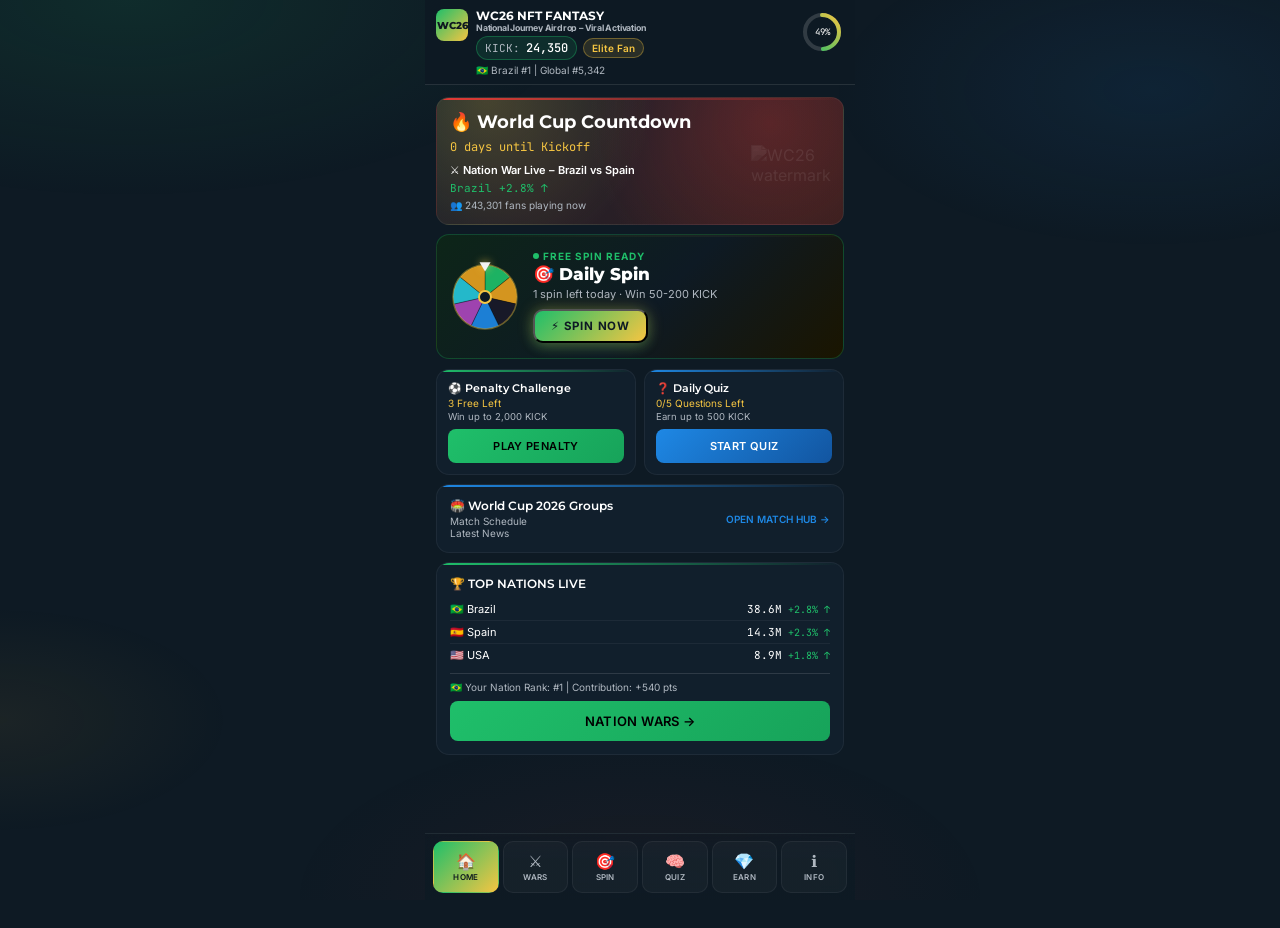
==== commit 5636ee99: "Revamp RULES page with full Nation Journey rulebook layout" ====
--- a/Phase 1_Viral Activation/frontend/prototypes/Viral_Activation.html
+++ b/Phase 1_Viral Activation/frontend/prototypes/Viral_Activation.html
@@ -714,8 +714,8 @@
 .pulse-main{margin-left:44px;}
 .pulse-body{font-size:13px;color:#e7e9ea;line-height:1.42;}
 .pulse-impact{
-  display:inline-block;margin-top:7px;padding:3px 9px;border-radius:999px;
-  font-size:10px;font-weight:700;letter-spacing:.3px;
+  display:inline-flex;align-items:center;gap:5px;margin-top:7px;padding:3px 9px;border-radius:999px;
+  font-size:10px;font-weight:700;letter-spacing:.2px;
 }
 .pulse-impact.high{color:#ff7b72;background:rgba(239,68,68,.14);border:1px solid rgba(239,68,68,.35);}
 .pulse-impact.medium{color:#f5c542;background:rgba(245,197,66,.14);border:1px solid rgba(245,197,66,.35);}
@@ -935,6 +935,126 @@
 .rules-table th{font-family:'Montserrat',sans-serif;font-weight:700;color:var(--pw);text-align:left;}
 .rules-table td{color:var(--gr);}
 .rules-note{font-size:8.8px;color:var(--gr);margin-top:5px;}
+.rules-hero{
+  margin-top:2px;
+  padding:11px 10px 10px;
+  border:1px solid rgba(245,197,66,.28);
+  border-radius:11px;
+  background:
+    radial-gradient(120% 140% at 100% 0%,rgba(245,197,66,.22) 0%,rgba(245,197,66,0) 45%),
+    radial-gradient(120% 120% at 0% 100%,rgba(31,191,106,.18) 0%,rgba(31,191,106,0) 48%),
+    linear-gradient(180deg,rgba(12,35,56,.72),rgba(8,24,36,.78));
+  position:relative;
+  overflow:hidden;
+}
+.rules-hero::after{
+  content:'⚽';
+  position:absolute;
+  right:8px;
+  top:5px;
+  font-size:22px;
+  opacity:.18;
+  transform:rotate(-8deg);
+}
+.rules-hero-kicker{
+  font-family:var(--font-display);
+  font-size:8.4px;
+  font-weight:700;
+  letter-spacing:.9px;
+  color:var(--c-yellow);
+  text-transform:uppercase;
+}
+.rules-hero-title{
+  margin-top:2px;
+  font-family:var(--font-display);
+  font-size:12px;
+  font-weight:800;
+  line-height:1.2;
+  color:var(--c-white);
+}
+.rules-hero-sub{
+  margin-top:5px;
+  font-size:9.3px;
+  color:var(--c-gray);
+  line-height:1.55;
+}
+.rules-hero-badges{display:flex;flex-wrap:wrap;gap:5px;margin-top:7px;}
+.rules-badge{
+  padding:3px 7px;
+  border-radius:999px;
+  font-family:var(--font-body);
+  font-size:8.5px;
+  font-weight:600;
+  letter-spacing:.1px;
+  border:1px solid transparent;
+}
+.rules-badge.live{color:var(--c-green);background:rgba(31,191,106,.12);border-color:rgba(31,191,106,.34);}
+.rules-badge.future{color:var(--c-blue);background:rgba(30,136,229,.14);border-color:rgba(30,136,229,.32);}
+.rules-list{margin:4px 0 0 14px;padding:0;}
+.rules-list li{margin:3px 0;line-height:1.55;color:var(--gr);}
+.rules-pool-grid{display:grid;grid-template-columns:1fr;gap:6px;margin-top:7px;}
+.rules-pool{
+  padding:8px;
+  border-radius:9px;
+  border:1px solid var(--br2);
+  background:linear-gradient(180deg,rgba(255,255,255,.05),rgba(255,255,255,.02));
+}
+.rules-pool .nm{
+  font-family:var(--font-display);
+  font-size:9.3px;
+  font-weight:700;
+  color:var(--pw);
+}
+.rules-pool .val{
+  margin-top:3px;
+  font-family:var(--font-mono);
+  font-size:9.5px;
+  color:var(--y);
+}
+.rules-pool .ds{margin-top:3px;font-size:8.9px;color:var(--gr);line-height:1.52;}
+.rules-formula{
+  margin:6px 0;
+  padding:7px 8px;
+  border:1px dashed rgba(245,197,66,.36);
+  border-radius:9px;
+  background:rgba(245,197,66,.06);
+  color:var(--pw);
+  font-family:var(--font-mono);
+  font-size:9.3px;
+  line-height:1.5;
+}
+.rules-chipline{display:flex;flex-wrap:wrap;gap:5px;margin-top:6px;}
+.rules-chip{
+  padding:2px 7px;
+  border-radius:999px;
+  font-size:8.4px;
+  font-weight:600;
+  border:1px solid rgba(255,255,255,.16);
+  background:rgba(255,255,255,.06);
+  color:var(--pw);
+}
+.rules-tier-grid{display:grid;grid-template-columns:1fr;gap:6px;margin-top:7px;}
+.rules-tier{
+  border:1px solid var(--br2);
+  border-radius:9px;
+  background:rgba(255,255,255,.03);
+  padding:7px 8px;
+}
+.rules-tier .tt{
+  font-family:var(--font-display);
+  font-size:9.3px;
+  font-weight:700;
+  color:var(--pw);
+}
+.rules-tier .tv{margin-top:2px;font-family:var(--font-mono);font-size:9px;color:var(--y);}
+.rules-tier .td{margin-top:2px;font-size:8.9px;color:var(--gr);line-height:1.5;}
+.rules-foot{
+  margin-top:8px;
+  padding-top:7px;
+  border-top:1px dashed var(--br2);
+  font-size:8.9px;
+  color:var(--c-gray);
+}
 
 /* ── HOME + INFO OVERRIDES ── */
 #app{padding-bottom:calc(72px + var(--sb));}
@@ -1355,6 +1475,15 @@
 #page-info .rules-h{font-family:var(--font-display);font-size:12px;font-weight:700;color:var(--c-yellow);margin-bottom:6px;}
 #page-info .rules-subh{font-size:10px;}
 #page-info .rules-box{padding:8px;}
+#page-info .rules-hero-title{font-size:16px;}
+#page-info .rules-hero-sub{font-size:10.6px;}
+#page-info .rules-badge{font-size:9.4px;}
+#page-info .rules-pool .nm{font-size:10.8px;}
+#page-info .rules-pool .val{font-size:10.7px;}
+#page-info .rules-tier .tt{font-size:10.7px;}
+#page-info .rules-tier .tv{font-size:10px;}
+#page-info .rules-tier .td{font-size:10px;}
+#page-info .rules-foot{font-size:9.8px;}
 #page-info .rules-table{width:100%;border-collapse:collapse;margin-top:6px;font-size:10px;}
 #page-info .rules-table th,#page-info .rules-table td{padding:6px 6px;border-bottom:1px solid var(--br2);}
 #page-info .rules-table th{color:var(--c-gray);font-size:9.5px;}
@@ -1790,177 +1919,216 @@
   <div class="ref-box">
     <div class="ref-title">📢 Game Rules & Announcement</div>
     <div class="rules-doc">
-      <div class="rules-sec">
-        <div class="rules-h">RULEBOOK &amp; AIRDROP DISTRIBUTION</div>
-        <div>KICK is an off-chain participation point, not a blockchain token. WC26 is the only on-chain token, with fixed supply and non-inflationary rules defined in the Whitepaper.</div>
-      </div>
-
-      <div class="rules-sec">
-        <div class="rules-h">1. TOKEN ALLOCATION FRAMEWORK</div>
-        <div>The WC26 ecosystem allocates rewards across three primary pools:</div>
-        <div class="rules-subh">1.1 National War Bonus Pool</div>
-        <div>Total Allocation: <strong style="color:var(--y)">1,000,000 WC26</strong></div>
-        <div>Distributed to the winning nation and qualified top contributors under the National War program (subject to compliance, anti-sybil and DAO-approved policy).</div>
-        <div class="rules-subh">1.2 Referral Champion Pool</div>
-        <div>Total Allocation: <strong style="color:var(--bl)">1,000,000 WC26</strong></div>
-        <div>Allocated to the Top 100 global referrers at the official World Cup 2026 snapshot (subject to compliance, anti-sybil and DAO-approved policy).</div>
-        <div class="rules-subh">1.3 Mini Games Conversion Pool</div>
-        <div>Total Allocation: <strong style="color:var(--g)">10,000,000 WC26</strong></div>
-        <div>Reserved exclusively for KICK-to-WC26 conversion across all approved mini games.</div>
-        <div>All allocations are fixed unless amended by official governance notice.</div>
-      </div>
-
-      <div class="rules-sec">
-        <div class="rules-h">2. KICK → WC26 CONVERSION MECHANISM</div>
-        <div>Each eligible participant receives WC26 tokens based on proportional contribution:</div>
-        <div class="rules-box">
-          WC26 Allocation per User = <strong style="color:var(--pw)">(Personal KICK ÷ Total System KICK) × 10,000,000 WC26</strong>
+      <div class="rules-hero">
+        <div class="rules-hero-kicker">WC26 NFT Fantasy Rulebook</div>
+        <div class="rules-hero-title">Nation Journey Airdrop - Overview</div>
+        <div class="rules-hero-sub">
+          Nation Journey Airdrop is a two-stage program. Phase 1 (Viral Activation) is live and builds your nation rank, personal rank,
+          tier progression and eligibility. Phase 2 (Tournament Ignition) is pre-announced and will execute conversion + distribution around
+          World Cup 2026 snapshot timing.
         </div>
-        <div>This ensures transparent, contribution-weighted distribution.</div>
-      </div>
-
-      <div class="rules-sec">
-        <div class="rules-h">3. AIRDROP ELIGIBILITY REQUIREMENTS</div>
-        <div>To qualify for WC26 allocation, participants must:</div>
-        <div>• Accumulate a minimum of 10,000 KICK</div>
-        <div>• Maintain at least 7 active days</div>
-        <div>• Successfully pass Anti-Sybil and compliance verification</div>
-        <div>Failure to meet these criteria results in disqualification from conversion.</div>
-      </div>
-
-      <div class="rules-sec">
-        <div class="rules-h">4. PER-USER CONVERSION CAP</div>
-        <div>A maximum of 500,000 KICK per user will be counted toward WC26 conversion.</div>
-        <div>Any KICK exceeding this threshold will not be included in allocation calculations.</div>
-        <div>This cap ensures equitable distribution and mitigates excessive concentration.</div>
-      </div>
-
-      <div class="rules-sec">
-        <div class="rules-h">5. MYSTERY BOX ALLOCATION MATRIX</div>
-        <table class="rules-table">
-          <thead>
-            <tr>
-              <th>Program</th>
-              <th>Legacy</th>
-              <th>Elite</th>
-              <th>Rising</th>
-            </tr>
-          </thead>
-          <tbody>
-            <tr><td>WAR Champion</td><td>15</td><td>50</td><td>100</td></tr>
-            <tr><td>Referral</td><td>10</td><td>50</td><td>100</td></tr>
-            <tr><td>Spin Lottery</td><td>5</td><td>25</td><td>100</td></tr>
-            <tr><td>Quiz Leaderboard</td><td>10</td><td>50</td><td>100</td></tr>
-            <tr><td>Final Countdown Event</td><td>10</td><td>75</td><td>100</td></tr>
-          </tbody>
-        </table>
-        <div class="rules-note">Box quantities are subject to compliance review and ecosystem conditions.</div>
-      </div>
-
-      <div class="rules-sec">
-        <div class="rules-h">6. REFERRAL BATTLE ROYALE – OFFICIAL STRUCTURE</div>
-        <div class="rules-subh">6.1 Instant Incentives</div>
-        <div>• F1 Registration: +200 KICK</div>
-        <div>• F1 Active (7 Days): +500 KICK</div>
-        <div>• F2 Registration: +50 KICK</div>
-        <div>• F2 Active (7 Days): +100 KICK</div>
-        <div class="rules-subh">6.2 Season Format</div>
-        <div>• Duration: 7 Days</div>
-        <div>• Top 100 Reward: 10K–100K KICK + 5 Elite Boxes</div>
-        <div>• Rank 1 Additional Reward: 1 Legacy Box</div>
-        <div>• Referral allocations are subject to compliance, anti-sybil and DAO-approved policy.</div>
-        <div class="rules-subh">6.3 Referral Conditions</div>
-        <div>• Maximum 50 F1 counted per season</div>
-        <div>• F1 must accumulate ≥1,000 KICK to qualify</div>
-        <div>Fraudulent, automated, or coordinated manipulation will result in disqualification.</div>
-      </div>
-
-      <div class="rules-sec">
-        <div class="rules-h">7. DAILY LUCKY SPIN</div>
-        <div class="rules-subh">Spin Access Rules</div>
-        <div>• 1 free spin per day</div>
-        <div>• Invite 1 participant (successful registration): +1 spin</div>
-        <div>• Share WAR ranking: +1 spin</div>
-        <div>• Daily cap: 10 spins</div>
-        <div class="rules-subh">Reward Rates</div>
-        <div>• 50 KICK: 30%</div>
-        <div>• 100 KICK: 25%</div>
-        <div>• 200 KICK: 10%</div>
-        <div>• 2x Quiz today: 10%</div>
-        <div>• 3x Referral today: 5%</div>
-        <div>• Rising Box Ticket: 5%</div>
-        <div>• Nothing: 15%</div>
-      </div>
-
-      <div class="rules-sec">
-        <div class="rules-h">8. WORLD CUP 2026 SNAPSHOT DISTRIBUTION</div>
-        <div>Total Referral Champion Pool: <strong style="color:var(--bl)">1,000,000 WC26</strong></div>
-        <div>Distribution multipliers:</div>
-        <div>• Rank 1: ×10</div>
-        <div>• Rank 2–5: ×5</div>
-        <div>• Rank 6–10: ×2.5</div>
-        <div>• Rank 11–100: ×1</div>
-        <div>Final ranking is determined at the official snapshot time announced publicly.</div>
-        <div>Referral snapshot allocation is subject to compliance, anti-sybil and DAO-approved policy.</div>
-      </div>
-
-      <div class="rules-sec">
-        <div class="rules-h">9. WC26 TOKEN AIRDROP STRUCTURE</div>
-        <div class="rules-subh">9.1 Unlock Schedule</div>
-        <div>• 20% unlocked three (3) days prior to Mystery Box Sale</div>
-        <div>• 80% vested linearly over ninety (90) days</div>
-        <div class="rules-subh">9.2 Tier Qualification</div>
-        <div class="rules-box">
-          <div><strong style="color:var(--g)">Rising Tier</strong></div>
-          <div>25,000 KICK · Whitelist access · 2.5% discount · Maximum 25 boxes per user</div>
-          <div style="margin-top:4px"><strong style="color:var(--y)">Elite Tier</strong></div>
-          <div>100,000 KICK · Whitelist access · 5% discount · Maximum 25 boxes per user</div>
-          <div style="margin-top:4px"><strong style="color:var(--pu)">Legacy Tier</strong></div>
-          <div>250,000 KICK · Whitelist access · 10% discount · Maximum 10 boxes per user</div>
-          <div style="margin-top:4px"><strong style="color:var(--rd)">Vanguard Tier</strong></div>
-          <div>1,000,000 KICK · Whitelist access · 20% discount · Maximum 10 boxes per user</div>
+        <div class="rules-hero-badges">
+          <span class="rules-badge live">Phase 1 - Viral Activation (Live)</span>
+          <span class="rules-badge future">Phase 2 - Tournament Ignition (Pre-announced)</span>
         </div>
       </div>
 
       <div class="rules-sec">
-        <div class="rules-h">10. PENALTY CHALLENGE</div>
-        <div>Two sides take turns kicking one penalty each, for a total of five (5) kicks per side.</div>
-
-        <div class="rules-subh">Scoring Rules</div>
-        <div>• When Side A scores: +1 goal is awarded to Side A; Side B score remains unchanged.</div>
-        <div>• When Side A misses: no change to either score.</div>
-        <div>• When Side B scores: +1 goal is awarded to Side B; Side A score remains unchanged.</div>
-        <div>• When Side B misses: no change to either score.</div>
-
-        <div class="rules-subh">Sudden Death</div>
-        <div>If the score remains tied after five (5) kicks each, the match proceeds to Sudden Death.</div>
-        <div>• Both sides continue taking one kick each alternately.</div>
-        <div>• The first side to score while the opponent misses wins immediately.</div>
-        <div>• Maximum of five (5) sudden death rounds.</div>
-
-        <div class="rules-subh">SOLO MODE (Player vs AI)</div>
-        <div>• Play against the system (AI-controlled opponent).</div>
-        <div>• 3 free matches per day.</div>
-        <div>• Additional matches cost 500 KICK per match.</div>
-        <div>• Win: +2,000 KICK.</div>
-        <div>• Loss: +0 KICK.</div>
-
-        <div class="rules-subh">PVP MODE (Player vs Player)</div>
-        <div>• Real player vs real player.</div>
-        <div>• No AI interference.</div>
-        <div>• No daily limit (subject to user balance).</div>
-        <div>• Win: +2,000 KICK.</div>
-        <div>• Loss: -2,500 KICK.</div>
-        <div>• 500 KICK is permanently burned per match.</div>
+        <div class="rules-h">1. Token Framework &amp; Pools</div>
+        <ul class="rules-list">
+          <li><strong style="color:var(--pw)">KICK</strong> is an off-chain participation point earned from mini games and tasks; it drives ranking, tier progression and allocation logic.</li>
+          <li><strong style="color:var(--pw)">WC26</strong> is the only on-chain token with fixed supply and non-inflationary rules defined in the Whitepaper.</li>
+        </ul>
+
+        <div class="rules-pool-grid">
+          <div class="rules-pool">
+            <div class="nm">1) National War Bonus Pool</div>
+            <div class="val">1,000,000 WC26</div>
+            <div class="ds">Rewards top nations and qualified top contributors in Nation Wars.</div>
+          </div>
+          <div class="rules-pool">
+            <div class="nm">2) Referral Champion Pool</div>
+            <div class="val">1,000,000 WC26</div>
+            <div class="ds">Rewards Top 100 global referrers at the official World Cup 2026 snapshot.</div>
+          </div>
+          <div class="rules-pool">
+            <div class="nm">3) Mini Games Conversion Pool</div>
+            <div class="val">10,000,000 WC26</div>
+            <div class="ds">Dedicated pool to convert eligible KICK from approved mini games and tasks into WC26.</div>
+          </div>
+        </div>
+
+        <div class="rules-foot">All allocations are fixed unless changed by an official governance decision.</div>
       </div>
 
       <div class="rules-sec">
-        <div class="rules-h">11. COMPLIANCE &amp; GOVERNANCE</div>
-        <div>• Anti-cheat and Anti-Sybil monitoring is continuously enforced</div>
-        <div>• Allocation rules may be updated through official governance announcement</div>
-        <div>• Snapshot timing will be publicly disclosed</div>
-        <div>• All rewards remain subject to validation and fair-play compliance review</div>
-        <div style="margin-top:6px">This document constitutes the official reward allocation framework of WC26 Fantasy.</div>
+        <div class="rules-h">2. How Your KICK Becomes WC26 (Future Conversion Logic)</div>
+
+        <div class="rules-subh">2.1 Conversion Formula</div>
+        <div class="rules-formula">WC26 per user = (Personal KICK ÷ Total System KICK) × 10,000,000 WC26</div>
+
+        <div class="rules-subh">2.2 Eligibility Requirements</div>
+        <ul class="rules-list">
+          <li>Accumulate at least <strong style="color:var(--pw)">10,000 KICK</strong>.</li>
+          <li>Maintain at least <strong style="color:var(--pw)">7 active days</strong>.</li>
+          <li>Successfully pass Anti-Sybil and compliance checks.</li>
+        </ul>
+        <div class="rules-note">Failing any condition means KICK remains in-app but generates no WC26 in that conversion event.</div>
+
+        <div class="rules-subh">2.3 Per-User Conversion Cap</div>
+        <ul class="rules-list">
+          <li>Maximum counted KICK per user: <strong style="color:var(--pw)">500,000 KICK</strong>.</li>
+          <li>KICK above 500k does not generate additional WC26.</li>
+          <li>This cap improves fairness and reduces extreme concentration.</li>
+        </ul>
+
+        <div class="rules-subh">2.4 Tiers &amp; Mystery Boxes</div>
+        <div class="rules-tier-grid">
+          <div class="rules-tier">
+            <div class="tt">Rising</div>
+            <div class="tv">25,000 KICK</div>
+            <div class="td">Whitelist access · 2.5% discount · up to 25 boxes/user.</div>
+          </div>
+          <div class="rules-tier">
+            <div class="tt">Elite</div>
+            <div class="tv">100,000 KICK</div>
+            <div class="td">Whitelist access · 5% discount · up to 25 boxes/user.</div>
+          </div>
+          <div class="rules-tier">
+            <div class="tt">Legacy</div>
+            <div class="tv">250,000 KICK</div>
+            <div class="td">Whitelist access · 10% discount · up to 10 boxes/user.</div>
+          </div>
+          <div class="rules-tier">
+            <div class="tt">Vanguard</div>
+            <div class="tv">1,000,000 KICK</div>
+            <div class="td">Whitelist access · 20% discount · up to 10 boxes/user.</div>
+          </div>
+        </div>
+        <div class="rules-note">A Mystery Box matrix then assigns different box counts to programs like WAR Champion, Referral, Spin Lottery, Quiz Leaderboard and Final Countdown Events.</div>
+
+        <div class="rules-subh">2.5 Referral &amp; Nation Bonus at Snapshot</div>
+        <ul class="rules-list">
+          <li><strong style="color:var(--pw)">Referral Champion Pool (1,000,000 WC26)</strong>: Rank 1 x10; Rank 2-5 x5; Rank 6-10 x2.5; Rank 11-100 x1.</li>
+          <li><strong style="color:var(--pw)">National War Bonus Pool (1,000,000 WC26)</strong>: Top 5 nations receive 5 Legacy Boxes for Top 5 players, plus 1,000,000 WC26 for Top 50 players across those nations.</li>
+          <li>Top-50 personal multipliers: Top 1 x5; Top 2-5 x3; Top 6-10 x2; Top 11-50 x1.</li>
+        </ul>
+      </div>
+
+      <div class="rules-sec">
+        <div class="rules-h">3. Phase 1 - How You Earn KICK (Viral Activation)</div>
+        <div>Phase 1 focuses on daily engagement, nation competition and social growth. Everything below is live gameplay.</div>
+
+        <div class="rules-subh">3.1 Daily Lucky Spin</div>
+        <div class="rules-box">
+          <div style="color:var(--pw);font-weight:700;margin-bottom:3px">Access Rules</div>
+          <ul class="rules-list" style="margin-top:0">
+            <li>1 free spin per day.</li>
+            <li>Invite 1 successfully registered user: +1 spin.</li>
+            <li>Share Nation War ranking: +1 spin.</li>
+            <li>Current app cap: <strong style="color:var(--pw)">5 spins/day</strong>.</li>
+          </ul>
+        </div>
+        <div class="rules-box">
+          <div style="color:var(--pw);font-weight:700;margin-bottom:3px">Reward Rates</div>
+          <ul class="rules-list" style="margin-top:0">
+            <li>50 KICK - 30%</li>
+            <li>100 KICK - 25%</li>
+            <li>200 KICK - 10%</li>
+            <li>2x Quiz today - 10%</li>
+            <li>3x Referral today - 5%</li>
+            <li>Rising Box Ticket - 5%</li>
+            <li>Nothing - 15%</li>
+          </ul>
+        </div>
+
+        <div class="rules-subh">3.2 Penalty Challenge</div>
+        <ul class="rules-list">
+          <li>Base match: two sides alternate penalties, five kicks per side.</li>
+          <li>When one side scores, that side gains +1 goal while opponent remains unchanged.</li>
+          <li>When one side misses, no score changes for either side.</li>
+          <li>Sudden death starts if tied after five kicks each.</li>
+          <li>In sudden death, both sides continue alternating one kick each.</li>
+          <li>First side to score while the opponent misses wins immediately (max five sudden-death rounds).</li>
+        </ul>
+        <div class="rules-box">
+          <div style="color:var(--pw);font-weight:700;margin-bottom:3px">Solo Mode - Player vs AI</div>
+          <ul class="rules-list" style="margin-top:0">
+            <li>Play against a system-controlled goalkeeper or shooter.</li>
+            <li>3 free matches per day.</li>
+            <li>Extra matches cost 500 KICK each.</li>
+            <li>Win: +2,000 KICK.</li>
+            <li>Loss: +0 KICK.</li>
+          </ul>
+        </div>
+        <div class="rules-box">
+          <div style="color:var(--pw);font-weight:700;margin-bottom:3px">PvP Mode - Player vs Player</div>
+          <ul class="rules-list" style="margin-top:0">
+            <li>Real player vs real player, no AI influence.</li>
+            <li>No daily limit (subject to user balance).</li>
+            <li>Win: +2,000 KICK.</li>
+            <li>Loss: -2,500 KICK.</li>
+            <li>500 KICK is permanently burned per match.</li>
+          </ul>
+        </div>
+
+        <div class="rules-subh">3.3 Nation Wars</div>
+        <div class="rules-formula">WAR POINT = Total Nation KICK ÷ Number of Eligible Users</div>
+        <ul class="rules-list">
+          <li>Eligible user: at least 5,000 KICK and active for 7+ days.</li>
+          <li>Nation lock: switch nation only after 7 days.</li>
+          <li>Weekly Top 5 nations: +5% KICK bonus (weekly earned KICK basis) + 5 Rising Boxes/nation for Top 5 players.</li>
+          <li>World Cup 2026 kickoff rulebook reward: Top 5 nations receive 5 Legacy Boxes for Top 5 players + 1,000,000 WC26 for Top 50 players across those nations.</li>
+        </ul>
+
+        <div class="rules-subh">3.4 Engage &amp; Earn Tasks</div>
+        <ul class="rules-list">
+          <li>Task reward cap per account: <strong style="color:var(--pw)">15,000 KICK</strong> (tasks only, not game earnings).</li>
+          <li>All actions are subject to verification, Anti-Sybil screening and compliance review.</li>
+        </ul>
+        <div class="rules-box">
+          <div style="color:var(--pw);font-weight:700;margin-bottom:3px">Main Task Categories (Examples)</div>
+          <ul class="rules-list" style="margin-top:0">
+            <li>Telegram (up to ~8,000 KICK): join global/national channels, join nation group and post 5 meaningful messages, join at least 1 official WAR vote.</li>
+            <li>Growth Actions (3,000 KICK): invite 3 active users (each active for at least 3 days), then invite 5 active users.</li>
+            <li>Amplification (1,000 KICK): share the WAR leaderboard and share a Pitch Pulse signal.</li>
+            <li>Twitter/X (3,000 KICK): follow official WC26, retweet selected post, like + meaningful comment, post original tweet with #WC26.</li>
+            <li>Facebook / Instagram (2,000 KICK): follow official page/profile, share official post, leave meaningful compliant comments, create original WC26 content.</li>
+            <li>YouTube (1,000 KICK): subscribe, watch at least 2 minutes (verified), comment on latest upload.</li>
+            <li>TikTok (1,000 KICK): follow official account, share official video, create original WC26-themed content.</li>
+          </ul>
+        </div>
+        <div class="rules-note">In app display example: 0 of 28 tasks · CAP 15,000 KICK.</div>
+
+        <div class="rules-subh">3.5 Referral Battle Royale</div>
+        <div class="rules-box">
+          <div style="color:var(--pw);font-weight:700;margin-bottom:3px">Instant Incentives</div>
+          <ul class="rules-list" style="margin-top:0">
+            <li>F1 registration: +200 KICK.</li>
+            <li>F1 active 7 days: +500 KICK.</li>
+            <li>F2 registration: +50 KICK.</li>
+            <li>F2 active 7 days: +100 KICK.</li>
+          </ul>
+        </div>
+        <ul class="rules-list">
+          <li>Season duration: 7 days per season.</li>
+          <li>Top 100 referrers: 10K-100K KICK + 5 Elite Boxes.</li>
+          <li>Rank 1 receives 1 extra Legacy Box.</li>
+          <li>Maximum 50 F1 counted per season; each F1 must reach &ge;1,000 KICK.</li>
+          <li>Fraudulent, automated, or coordinated manipulation causes disqualification.</li>
+        </ul>
+        <div class="rules-note">These rankings are also used later to split the 1,000,000 WC26 Referral Champion Pool at snapshot.</div>
+      </div>
+
+      <div class="rules-sec">
+        <div class="rules-h">4. Compliance &amp; Governance</div>
+        <ul class="rules-list">
+          <li>Continuous anti-cheat and Anti-Sybil monitoring is enforced.</li>
+          <li>Allocation rules can be updated only via official governance announcements.</li>
+          <li>Snapshot timing for conversion and bonus pools will be publicly disclosed.</li>
+          <li>All rewards remain subject to validation and fair-play compliance review.</li>
+        </ul>
+        <div class="rules-foot">This Rulebook defines the official reward allocation framework for WC26 Fantasy - Nation Journey Airdrop.</div>
       </div>
     </div>
     <button class="btn b-y" onclick="showToast('📋 Rules summary copied!')">📋 Copy Rules Summary</button>
@@ -2072,15 +2240,14 @@
       <div class="pulse-main">
         <div class="pulse-body">
           <div id="pulse-signal-text">Mbappé injured during training</div>
-          <span class="pulse-impact high" id="pulse-impact-level">Impact Level: HIGH</span>
+          <span class="pulse-impact high" id="pulse-impact-level">🚨 High</span>
         </div>
         <div class="pulse-poll inline">
-          <button class="pulse-chip" id="pulse-vote-major" onclick="pulseVoteImpact('major')">⚡ Major +10</button>
-          <button class="pulse-chip" id="pulse-vote-minor" onclick="pulseVoteImpact('minor')">🟡 Minor +10</button>
-          <button class="pulse-chip" id="pulse-vote-none" onclick="pulseVoteImpact('none')">➖ No Impact +10</button>
-          <button class="pulse-chip primary" id="pulse-share-btn" onclick="pulseShareSignal()">Share (+25)</button>
+          <button class="pulse-chip" id="pulse-vote-major" onclick="pulseVoteImpact('major')">🚀 Major</button>
+          <button class="pulse-chip" id="pulse-vote-minor" onclick="pulseVoteImpact('minor')">🟨 Minor</button>
+          <button class="pulse-chip" id="pulse-vote-none" onclick="pulseVoteImpact('none')">⚪ No Impact</button>
+          <button class="pulse-chip primary" id="pulse-share-btn" onclick="pulseShareSignal()">📣 Share</button>
         </div>
-        <div class="pulse-quote" id="pulse-share-msg"></div>
         <div class="pulse-result" id="pulse-signal-result">Vote 1 action to claim +10 KICK.</div>
       </div>
     </div>
@@ -3390,8 +3557,7 @@
   var lim=Math.min(5,PULSE_SIGNALS.length);
   for(var i=0;i<lim;i++){
     var s=PULSE_SIGNALS[i];
-    var level=String(s.impact||'MEDIUM').toUpperCase();
-    var cls=(level==='HIGH'?'high':(level==='LOW'?'low':'medium'));
+    var meta=pulseImpactMeta(s.impact);
     html+='<div class="pulse-post">'+
       '<div class="pulse-head">'+
       '<div class="pulse-avatar sig">📡</div>'+
@@ -3401,7 +3567,7 @@
       '</div></div>'+
       '<div class="pulse-main">'+
       '<div class="pulse-body">🚨 '+s.text+'</div>'+
-      '<span class="pulse-impact '+cls+'">Impact: '+level+'</span>'+
+      '<span class="pulse-impact '+meta.cls+'">'+meta.icon+' '+meta.label+'</span>'+
       '</div></div>';
   }
   wrap.innerHTML=html;
@@ -4552,6 +4718,13 @@
   el.textContent=msg;
   el.classList.toggle('good',!!good);
 }
+function pulseImpactMeta(level){
+  var lv=String(level||'MEDIUM').toUpperCase();
+  if(lv==='HIGH') return {cls:'high',icon:'🚨',label:'High'};
+  if(lv==='LOW') return {cls:'low',icon:'🟢',label:'Low'};
+  return {cls:'medium',icon:'🟨',label:'Medium'};
+}
+
 function pulseRenderHotList(){
   var wrap=document.getElementById('pulse-hot-list');
   if(!wrap) return;
@@ -4559,7 +4732,7 @@
   var times=['10m','35m','1h','2h','3h'];
   for(var i=0;i<Math.min(5,PULSE_SIGNALS.length);i++){
     var s=PULSE_SIGNALS[i];
-    var level=(s.impact||'MEDIUM').toUpperCase();
+    var meta=pulseImpactMeta(s.impact);
     var item=document.createElement('div');
     item.className='pulse-hot-item';
     var head=document.createElement('div');
@@ -4574,8 +4747,8 @@
     head.appendChild(time);
     item.appendChild(head);
     var impact=document.createElement('span');
-    impact.className='pulse-impact '+(level==='HIGH'?'high':(level==='LOW'?'low':'medium'));
-    impact.textContent='Impact: '+level;
+    impact.className='pulse-impact '+meta.cls;
+    impact.textContent=meta.icon+' '+meta.label;
     item.appendChild(impact);
     wrap.appendChild(item);
   }
@@ -4587,11 +4760,10 @@
   if(sText) sText.textContent='🚨 '+signal.text;
   var sImpact=document.getElementById('pulse-impact-level');
   if(sImpact){
-    sImpact.textContent='Impact Level: '+signal.impact;
-    sImpact.className='pulse-impact'+(signal.impact==='HIGH'?' high':'');
-  }
-  var sMsg=document.getElementById('pulse-share-msg');
-  if(sMsg) sMsg.textContent=pulseShareMessage();
+    var metaMain=pulseImpactMeta(signal.impact);
+    sImpact.textContent=metaMain.icon+' '+metaMain.label;
+    sImpact.className='pulse-impact '+metaMain.cls;
+  }
   pulseRenderHotList();
 
   var voteDone=!!PULSE.impactVote;
@@ -4604,7 +4776,7 @@
   var shareBtn=document.getElementById('pulse-share-btn');
   if(shareBtn){
     shareBtn.disabled=PULSE.signalShared;
-    shareBtn.textContent=PULSE.signalShared?'✅ Shared':'Share (+25)';
+    shareBtn.textContent=PULSE.signalShared?'✅ Shared':'📣 Share';
   }
   pulseSetResult('pulse-signal-result',PULSE.signalMsg,PULSE.signalGood);
 
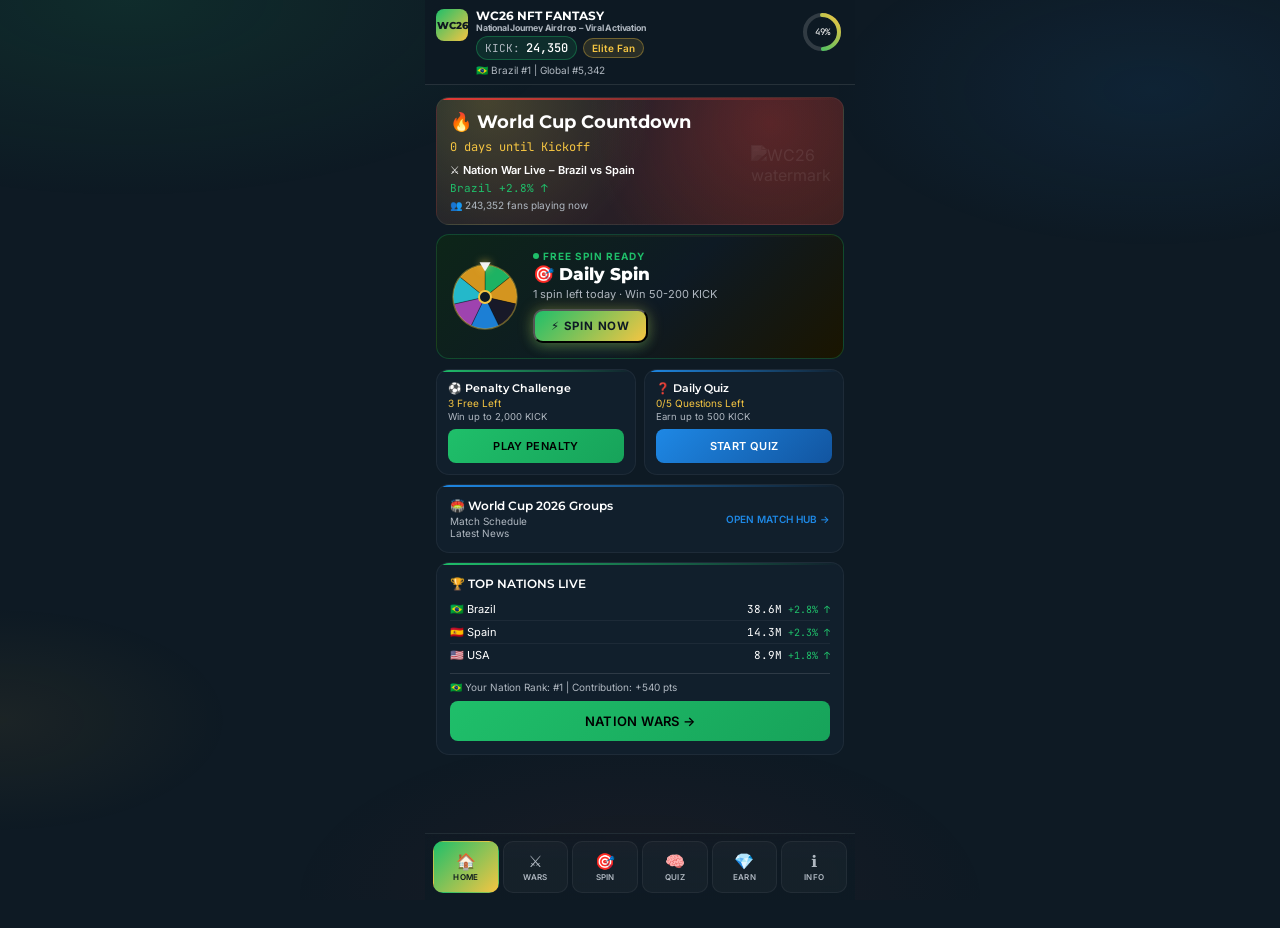
==== commit 50ba3d35: "Remove 'Phase 1' from rules section 3 heading" ====
--- a/Phase 1_Viral Activation/frontend/prototypes/Viral_Activation.html
+++ b/Phase 1_Viral Activation/frontend/prototypes/Viral_Activation.html
@@ -2016,7 +2016,7 @@
       </div>
 
       <div class="rules-sec">
-        <div class="rules-h">3. Phase 1 - How You Earn KICK (Viral Activation)</div>
+        <div class="rules-h">3. How You Earn KICK (Viral Activation)</div>
         <div>Phase 1 focuses on daily engagement, nation competition and social growth. Everything below is live gameplay.</div>
 
         <div class="rules-subh">3.1 Daily Lucky Spin</div>
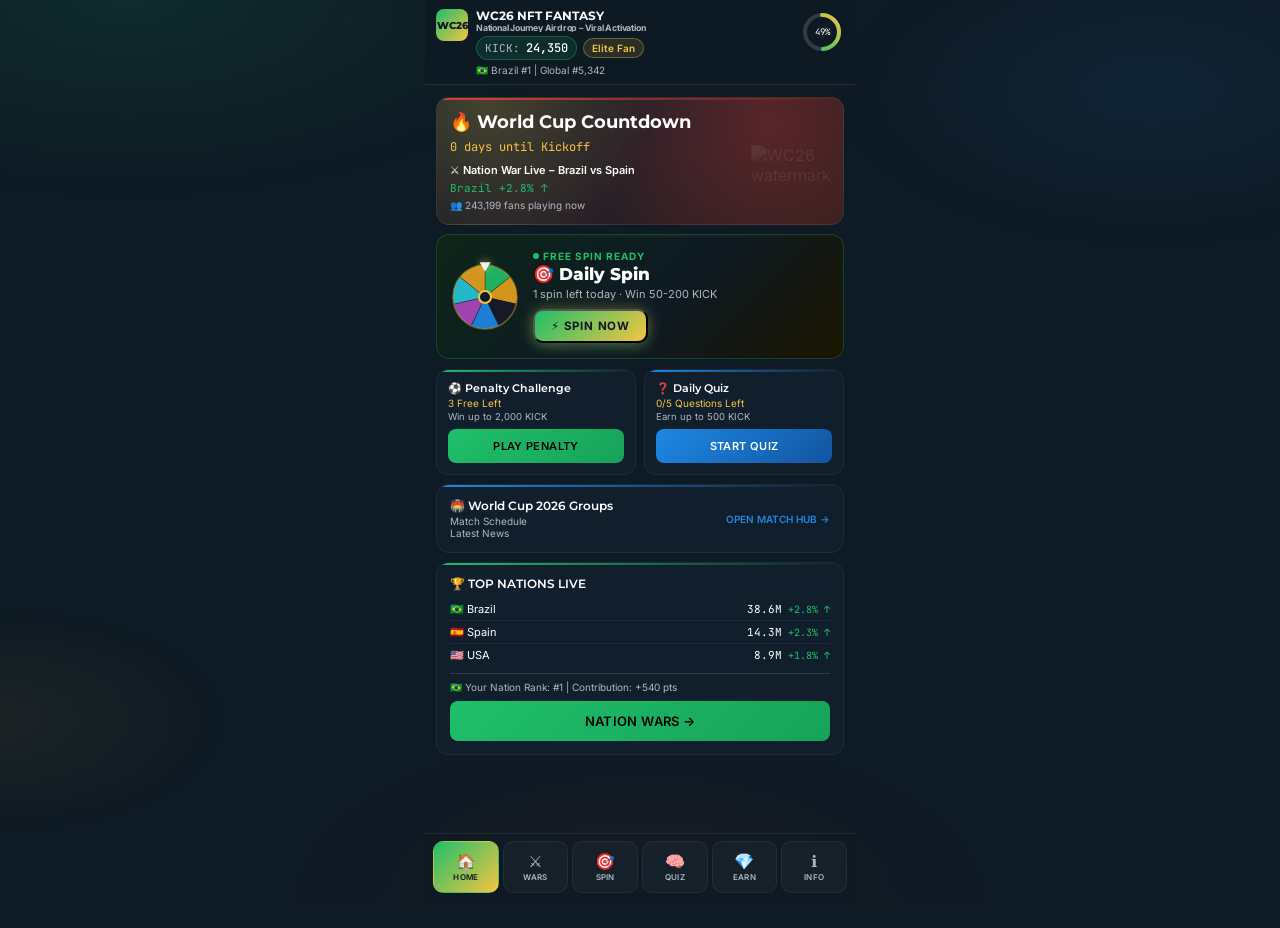
==== commit 71c56b32: "Shrink disabled spin CTA button size" ====
--- a/Phase 1_Viral Activation/frontend/prototypes/Viral_Activation.html
+++ b/Phase 1_Viral Activation/frontend/prototypes/Viral_Activation.html
@@ -1489,14 +1489,266 @@
 #page-info .rules-table th{color:var(--c-gray);font-size:9.5px;}
 #page-info .rules-table td{color:var(--c-white);}
 
-.ai-bot-box{background:linear-gradient(135deg,rgba(30,136,229,.14),rgba(229,57,53,.08));border:1px solid rgba(30,136,229,.3);border-radius:14px;padding:12px;}
-.ai-bot-title{font-family:var(--font-display);font-weight:700;font-size:13px;color:var(--c-white);margin-bottom:2px;}
+.ai-bot-box{
+  background:
+    radial-gradient(120% 90% at 15% 0%,rgba(30,136,229,.2),rgba(30,136,229,0) 45%),
+    radial-gradient(100% 100% at 100% 100%,rgba(31,191,106,.16),rgba(31,191,106,0) 42%),
+    linear-gradient(160deg,rgba(21,35,53,.84),rgba(9,22,34,.92));
+  border:1px solid rgba(99,179,255,.26);
+  border-radius:14px;
+  padding:12px;
+}
+.ai-bot-title{
+  display:flex;
+  align-items:center;
+  gap:8px;
+  font-family:var(--font-display);
+  font-weight:700;
+  font-size:13px;
+  color:var(--c-white);
+  margin-bottom:2px;
+}
 .ai-bot-sub{font-size:10px;color:var(--c-gray);margin-bottom:8px;}
+.pique-tab-icon,
+.pique-mini-icon{
+  width:14px;
+  height:14px;
+  border-radius:50%;
+  display:inline-block;
+  position:relative;
+  border:1px solid rgba(153,180,255,.6);
+  background:radial-gradient(circle at 32% 34%,#8dd7ff 0%,#3b48c7 40%,#22144f 100%);
+  box-shadow:0 0 6px rgba(74,132,255,.45);
+}
+.pique-mini-icon{width:18px;height:18px;}
+.pique-tab-icon::before,
+.pique-tab-icon::after,
+.pique-mini-icon::before,
+.pique-mini-icon::after{
+  content:'';
+  position:absolute;
+  top:5px;
+  width:3px;
+  height:3px;
+  border-radius:50%;
+  background:#d7fbff;
+  box-shadow:0 0 5px rgba(170,235,255,.9);
+}
+.pique-tab-icon::before,.pique-mini-icon::before{left:3px;}
+.pique-tab-icon::after,.pique-mini-icon::after{right:3px;}
+.pique-quick-wrap{display:flex;flex-wrap:wrap;gap:6px;margin:8px 0 10px;}
+.pique-q-btn{
+  border:1px solid rgba(152,174,230,.35);
+  background:rgba(255,255,255,.06);
+  color:var(--c-white);
+  border-radius:999px;
+  padding:5px 9px;
+  font-size:9.2px;
+  font-weight:600;
+  line-height:1.2;
+  cursor:pointer;
+  transition:all .15s;
+}
+.pique-q-btn:active{transform:scale(.97);}
+.pique-q-btn:hover{background:rgba(30,136,229,.16);border-color:rgba(30,136,229,.55);}
+.pique-stage{
+  width:min(52vw,170px);
+  margin:2px auto 10px;
+  position:relative;
+  aspect-ratio:1.25/1;
+  display:flex;
+  align-items:center;
+  justify-content:center;
+  pointer-events:none;
+}
+.pique-goal{
+  position:absolute;
+  top:-2px;
+  left:50%;
+  transform:translateX(-50%);
+  font-family:var(--font-display);
+  font-size:9px;
+  font-weight:800;
+  letter-spacing:.8px;
+  color:var(--c-yellow);
+  text-shadow:0 0 10px rgba(245,197,66,.45);
+  animation:piqueCheer 1.8s ease-in-out infinite;
+}
+.pique-orbit{
+  position:absolute;
+  inset:12px 8px 3px;
+  border-radius:52% 48% 54% 46% / 46% 54% 48% 52%;
+  border:2px solid transparent;
+  background:linear-gradient(#0f1928,#0f1928) padding-box,conic-gradient(from 40deg,#4e8fff,#8f7cff,#ff6b54,#f5c542,#35d0b0,#4e8fff) border-box;
+  opacity:.92;
+  animation:piqueOrbit 8s linear infinite;
+}
+.pique-core{
+  position:relative;
+  width:58%;
+  aspect-ratio:1/1;
+  border-radius:50%;
+  display:flex;
+  flex-direction:column;
+  align-items:center;
+  justify-content:center;
+  background:radial-gradient(circle at 34% 28%,#4d61ff 0%,#322884 48%,#1a1540 100%);
+  border:2px solid rgba(168,159,255,.8);
+  box-shadow:0 10px 22px rgba(22,35,84,.42),0 0 16px rgba(87,132,255,.24);
+  animation:piqueFloat 2.6s ease-in-out infinite;
+}
+.pique-hat{
+  position:absolute;
+  top:-10px;
+  left:50%;
+  transform:translateX(-50%);
+  width:34px;
+  height:14px;
+  border-radius:10px 10px 6px 6px;
+  background:linear-gradient(90deg,var(--c-green) 0 33%,var(--c-yellow) 33% 66%,var(--c-green) 66% 100%);
+  box-shadow:0 3px 7px rgba(0,0,0,.25);
+}
+.pique-hat::before{
+  content:'';
+  position:absolute;
+  top:-4px;
+  left:50%;
+  transform:translateX(-50%);
+  width:16px;
+  height:6px;
+  border-radius:6px;
+  background:#f4f8ff;
+}
+.pique-face{
+  position:relative;
+  width:80%;
+  aspect-ratio:1/1;
+  border-radius:50%;
+  border:2px solid rgba(159,150,255,.58);
+  background:radial-gradient(circle at 40% 30%,rgba(136,139,255,.18),rgba(0,0,0,.2));
+}
+.pique-eye{
+  position:absolute;
+  top:35%;
+  width:10px;
+  height:10px;
+  border-radius:50%;
+  background:#e2fbff;
+  box-shadow:0 0 10px rgba(171,241,255,.9);
+  animation:piqueBlink 4s infinite;
+  transform-origin:center;
+}
+.pique-eye::after{
+  content:'';
+  position:absolute;
+  inset:3px;
+  border-radius:50%;
+  background:#74b6ff;
+}
+.pique-eye.left{left:28%;}
+.pique-eye.right{right:28%;animation-delay:.16s;}
+.pique-mouth{
+  position:absolute;
+  left:50%;
+  bottom:30%;
+  width:28px;
+  height:12px;
+  border:3px solid #38dd7f;
+  border-top:0;
+  border-left-color:transparent;
+  border-right-color:transparent;
+  border-radius:0 0 18px 18px;
+  transform:translateX(-50%);
+  filter:drop-shadow(0 0 6px rgba(56,221,127,.44));
+}
+.pique-cheek{
+  position:absolute;
+  right:18%;
+  top:46%;
+  width:9px;
+  height:20px;
+  border-radius:10px;
+  background:linear-gradient(180deg,#fbd44f,#eeb12e);
+  box-shadow:0 0 8px rgba(251,212,79,.45);
+}
+.pique-scarf{
+  position:absolute;
+  left:50%;
+  bottom:-9px;
+  transform:translateX(-50%);
+  width:42px;
+  height:11px;
+  border-radius:9px;
+  background:linear-gradient(90deg,#ef4545 0 48%,#f5f7ff 48% 52%,#ef4545 52% 100%);
+  box-shadow:0 3px 7px rgba(0,0,0,.22);
+}
+.pique-scarf::before,
+.pique-scarf::after{
+  content:'';
+  position:absolute;
+  bottom:-7px;
+  width:8px;
+  height:11px;
+  border-radius:4px;
+  background:linear-gradient(180deg,#ef4545,#bb2f2f);
+}
+.pique-scarf::before{left:6px;}
+.pique-scarf::after{right:6px;}
+.pique-ball{
+  position:absolute;
+  right:-9px;
+  bottom:8px;
+  width:16px;
+  height:16px;
+  border-radius:50%;
+  background:radial-gradient(circle at 30% 28%,#ffffff 0 30%,#d9e0ea 40%,#8793a7 100%);
+  border:1px solid rgba(255,255,255,.55);
+  box-shadow:0 2px 7px rgba(0,0,0,.32);
+  animation:piqueBallKick 1.9s ease-in-out infinite;
+}
+.pique-tag{
+  margin-top:6px;
+  min-width:74px;
+  text-align:center;
+  padding:5px 10px;
+  border-radius:10px;
+  font-family:var(--font-display);
+  font-weight:800;
+  font-size:10px;
+  letter-spacing:.8px;
+  color:#e8f1ff;
+  background:linear-gradient(135deg,#7a39ff,#5d23dd);
+  box-shadow:0 6px 14px rgba(64,36,160,.4);
+}
 .ai-input-row{display:flex;gap:8px;}
-.ai-input{flex:1;background:rgba(14,26,36,.86);border:1px solid var(--br2);border-radius:8px;padding:10px;color:var(--pw);font-family:var(--font-body);font-size:11px;}
+.ai-input{
+  flex:1;
+  background:rgba(14,26,36,.86);
+  border:1px solid var(--br2);
+  border-radius:8px;
+  padding:10px;
+  color:var(--pw);
+  font-family:var(--font-body);
+  font-size:11px;
+}
 .ai-input::placeholder{color:var(--c-gray);}
-.ai-response{margin-top:8px;padding:9px;background:rgba(255,255,255,.04);border:1px solid rgba(255,255,255,.08);border-radius:8px;font-size:10px;color:var(--c-gray);line-height:1.55;display:none;}
+.ai-response{
+  margin-top:8px;
+  padding:9px;
+  background:rgba(255,255,255,.04);
+  border:1px solid rgba(255,255,255,.08);
+  border-radius:8px;
+  font-size:10px;
+  color:var(--c-gray);
+  line-height:1.55;
+  display:none;
+}
 .ai-response.show{display:block;}
+@keyframes piqueOrbit{from{transform:rotate(0deg)}to{transform:rotate(360deg)}}
+@keyframes piqueFloat{0%,100%{transform:translateY(0)}50%{transform:translateY(-3px)}}
+@keyframes piqueBlink{0%,44%,46%,92%,100%{transform:scaleY(1)}45%,93%{transform:scaleY(.24)}}
+@keyframes piqueBallKick{0%,100%{transform:translate(0,0) rotate(0deg)}50%{transform:translate(4px,-5px) rotate(16deg)}}
+@keyframes piqueCheer{0%,100%{opacity:.62;transform:translateX(-50%) translateY(0) scale(.96)}50%{opacity:1;transform:translateX(-50%) translateY(-2px) scale(1.04)}}
 
 /* ── SPIN (REFRESHED FROM WC26_MiniApp) ── */
 .spin-cta{
@@ -1666,6 +1918,17 @@
 @keyframes btnGlare{0%{left:-100%}60%,100%{left:150%}}
 .spin-big-btn.disabled{background:rgba(255,255,255,.06);color:var(--gr);box-shadow:none;animation:none;cursor:not-allowed;}
 .spin-big-btn.disabled::after{display:none;}
+.spin-big-btn.disabled{
+  width:auto;
+  max-width:238px;
+  padding:9px 14px;
+  font-size:11.5px;
+  letter-spacing:.9px;
+  border-radius:28px;
+  gap:6px;
+}
+.spin-big-btn.disabled .spin-big-btn-ico{font-size:14px;}
+#spinBigBtnTxt{white-space:nowrap;}
 .spin-big-btn-ico{font-size:18px;}
 
 .spin-result-msg{
@@ -2507,7 +2770,7 @@
     <button class="info-tab-btn active" data-tab="match" onclick="showInfoTab('match',this)">🏟️ Match Hub</button>
     <button class="info-tab-btn" data-tab="pulse" onclick="showInfoTab('pulse',this)">📡 Hot Signals</button>
     <button class="info-tab-btn" data-tab="rules" onclick="showInfoTab('rules',this)">📋 Rules</button>
-    <button class="info-tab-btn" data-tab="ai" onclick="showInfoTab('ai',this)">🤖 PIQUE</button>
+    <button class="info-tab-btn" data-tab="ai" onclick="showInfoTab('ai',this)"><span class="pique-tab-icon" aria-hidden="true"></span> PIQUE</button>
   </div>
 
   <div class="card acc-b info-sec info-section" id="info-match-hub">
@@ -2563,13 +2826,39 @@
 
   <div class="card acc-r info-sec info-section hidden" id="info-ai-bot">
     <div class="ai-bot-box">
-      <div class="ai-bot-title">🤖 Ask WC26 AI</div>
-      <div class="ai-bot-sub">Your WC26 AI companion. Ask about teams, stats, rules or your journey.</div>
+      <div class="ai-bot-title"><span class="pique-mini-icon" aria-hidden="true"></span> Ask PIQUE AI</div>
+      <div class="ai-bot-sub">Tap a quick question, or type your own prompt below.</div>
+
+      <div class="pique-quick-wrap">
+        <button class="pique-q-btn" onclick="infoAskPreset('Who can top Group C?')">🏟️ Who tops Group C?</button>
+        <button class="pique-q-btn" onclick="infoAskPreset('How do I earn KICK faster?')">⚡ Earn KICK faster?</button>
+        <button class="pique-q-btn" onclick="infoAskPreset('How does KICK convert to WC26?')">💱 KICK to WC26?</button>
+        <button class="pique-q-btn" onclick="infoAskPreset('How do Nation Wars points work?')">⚔️ Nation Wars points?</button>
+        <button class="pique-q-btn" onclick="infoAskPreset('How does referral reward work?')">👥 Referral rewards?</button>
+      </div>
+
+      <div class="pique-stage" aria-hidden="true">
+        <div class="pique-goal">GOAL! GOAL!</div>
+        <div class="pique-orbit"></div>
+        <div class="pique-core">
+          <span class="pique-hat"></span>
+          <div class="pique-face">
+            <span class="pique-eye left"></span>
+            <span class="pique-eye right"></span>
+            <span class="pique-mouth"></span>
+            <span class="pique-cheek"></span>
+          </div>
+          <span class="pique-scarf"></span>
+          <span class="pique-ball"></span>
+          <div class="pique-tag">PIQUE</div>
+        </div>
+      </div>
+
       <div class="ai-input-row">
-        <input class="ai-input" id="info-ai-input" placeholder="e.g. Who will win Group C?" onkeydown="if(event.key==='Enter')infoAiSend()">
-        <button class="btn b-b" style="width:auto;padding:0 12px" onclick="infoAiSend()">ASK</button>
+        <input class="ai-input" id="info-ai-input" placeholder="Ask PIQUE about teams, rules, rewards..." onkeydown="if(event.key==='Enter')infoAiSend()">
+        <button class="btn b-b" style="width:auto;padding:0 12px" onclick="infoAiSend()">SEND</button>
       </div>
-      <div class="ai-response" id="info-ai-log">Coming soon: AI assistant for match insights and reward guidance.</div>
+      <div class="ai-response" id="info-ai-log">PIQUE online. Ask about groups, Nation Wars, KICK, or referral rewards.</div>
     </div>
   </div>
 </div>
@@ -3608,27 +3897,32 @@
 }
 
 var INFO_AI_RESPONSES={
-  default:"I'm your WC26 AI assistant! Ask me about World Cup 2026 teams, match schedules, or your KICK earnings. Full AI integration coming soon! 🤖⚽",
-  brazil:"🇧🇷 Brazil is in Group C alongside Morocco, Haiti and Scotland. Opens vs Morocco at MetLife Stadium on Jun 13.",
-  argentina:"🇦🇷 Defending champions Argentina are in Group J with Algeria, Austria and Jordan. Opens vs Algeria at MetLife on Jun 16.",
-  france:"🇫🇷 France is in Group I with Senegal, Norway and Intercontinental P/O 2. France vs Norway is a marquee game.",
-  kick:'💰 You currently have '+fmtKickFull(S.kick)+' total KICK. Keep playing daily games and completing social tasks.',
-  spin:"🎯 Daily Spin gives 50-200 KICK + boosts. You get 1 free spin daily and can unlock extras.",
-  penalty:"⚽ Penalty Challenge: 3 free solo matches/day, win +2,000 KICK. In PvP: win +2,000 but lose -2,500."
+  default:"I am PIQUE, your WC26 assistant. Ask me about groups, fixtures, KICK growth, Nation Wars, and conversion rules.",
+  brazil:"🇧🇷 Brazil is in Group C with Morocco, Haiti and Scotland. Opener: Brazil vs Morocco at MetLife Stadium on Jun 13.",
+  argentina:"🇦🇷 Argentina are in Group J with Algeria, Austria and Jordan. Opener: Argentina vs Algeria at MetLife on Jun 16.",
+  france:"🇫🇷 France are in Group I with Senegal, Norway and Intercontinental P/O 2.",
+  kick:'💰 You currently have '+fmtKickFull(S.kick)+' total KICK. Combine Spin + Quiz + Penalty + social tasks daily for fastest growth.',
+  spin:"🎯 Daily Spin: 1 free spin/day, plus extra unlocks from invite/share. Rewards include KICK and temporary boosts.",
+  penalty:"⚽ Penalty Challenge: Solo has 3 free/day, extra matches cost 500 KICK. PvP win +2,000 and loss -2,500.",
+  groups:"🏟️ Use Match Hub to browse Groups A-L and knockout rounds. You can filter groups from the top pills.",
+  rules:"📋 Rulebook highlight: task cap is 15,000 KICK for tasks only, while game-earned KICK still keeps growing.",
+  nation:"⚔️ Nation War points = total nation KICK / eligible users. Eligible users need at least 5,000 KICK and 7 active days.",
+  referral:"👥 Referral: F1 registration +200, F1 active 7 days +500, F2 registration +50, F2 active 7 days +100."
 };
 
-function infoAiSend(){
+function infoAiSend(preset){
   var input=document.getElementById('info-ai-input');
   var log=document.getElementById('info-ai-log');
   if(!log) return;
-  var q=(input?String(input.value||'').trim().toLowerCase():'');
+  var src=(typeof preset==='string' && preset.trim())?preset:(input?String(input.value||'').trim():'');
+  var q=src.toLowerCase();
   if(!q){
-    log.textContent='Coming soon: AI assistant is in preview mode.';
+    log.textContent='PIQUE is ready. Ask any question about WC26 gameplay and rewards.';
     log.classList.add('show');
     return;
   }
 
-  log.textContent='🤔 Thinking...';
+  log.textContent='🤔 PIQUE is thinking...';
   log.classList.add('show');
 
   setTimeout(function(){
@@ -3636,12 +3930,21 @@
     if(q.indexOf('brazil')>=0) answer=INFO_AI_RESPONSES.brazil;
     else if(q.indexOf('argentina')>=0) answer=INFO_AI_RESPONSES.argentina;
     else if(q.indexOf('france')>=0) answer=INFO_AI_RESPONSES.france;
-    else if(q.indexOf('kick')>=0) answer='💰 You currently have '+fmtKickFull(S.kick)+' total KICK.';
+    else if(q.indexOf('kick')>=0 || q.indexOf('earn')>=0) answer=INFO_AI_RESPONSES.kick;
     else if(q.indexOf('spin')>=0) answer=INFO_AI_RESPONSES.spin;
-    else if(q.indexOf('penalty')>=0) answer=INFO_AI_RESPONSES.penalty;
+    else if(q.indexOf('penalty')>=0 || q.indexOf('pvp')>=0) answer=INFO_AI_RESPONSES.penalty;
+    else if(q.indexOf('group')>=0 || q.indexOf('fixture')>=0 || q.indexOf('schedule')>=0) answer=INFO_AI_RESPONSES.groups;
+    else if(q.indexOf('rule')>=0 || q.indexOf('convert')>=0 || q.indexOf('wc26')>=0) answer=INFO_AI_RESPONSES.rules;
+    else if(q.indexOf('nation')>=0 || q.indexOf('war')>=0) answer=INFO_AI_RESPONSES.nation;
+    else if(q.indexOf('ref')>=0 || q.indexOf('invite')>=0) answer=INFO_AI_RESPONSES.referral;
     log.textContent=answer;
     if(input) input.value='';
-  },700);
+  },520);
+}
+function infoAskPreset(question){
+  var input=document.getElementById('info-ai-input');
+  if(input) input.value=question;
+  infoAiSend(question);
 }
 
 function parseSpinBonus(v){
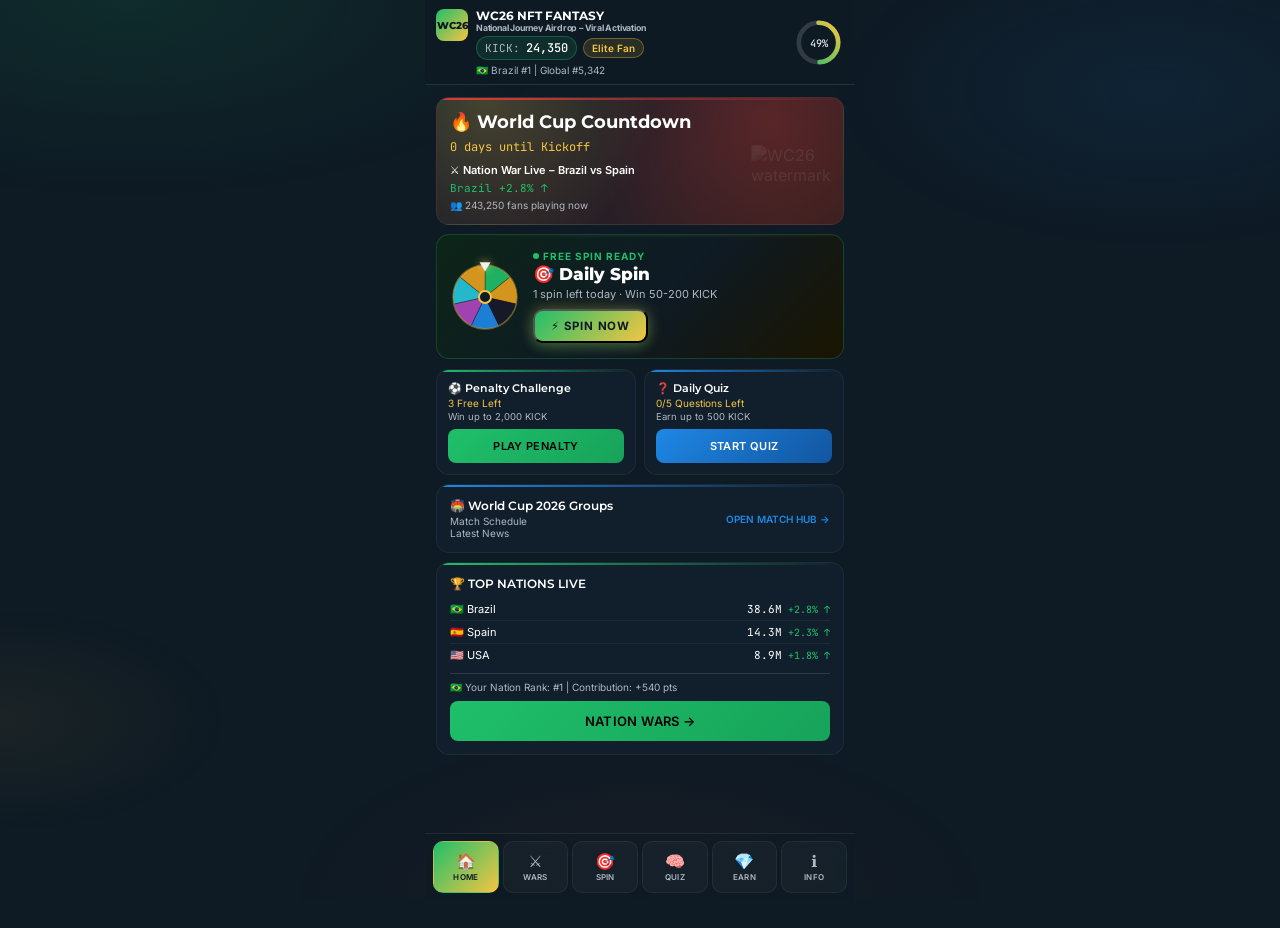
==== commit a1d47554: "Increase header progress ring size and center vertically" ====
--- a/Phase 1_Viral Activation/frontend/prototypes/Viral_Activation.html
+++ b/Phase 1_Viral Activation/frontend/prototypes/Viral_Activation.html
@@ -1115,13 +1115,13 @@
   overflow:hidden;text-overflow:ellipsis;
 }
 .hdr-ring-wrap{
-  border:none;background:transparent;position:relative;width:44px;height:44px;cursor:pointer;
-  flex-shrink:0;margin-top:1px;padding:0;
-}
-.hdr-ring-wrap svg{width:44px;height:44px;transform:rotate(-90deg);}
+  border:none;background:transparent;position:relative;width:51px;height:51px;cursor:pointer;
+  flex-shrink:0;align-self:center;margin-top:0;padding:0;
+}
+.hdr-ring-wrap svg{width:51px;height:51px;transform:rotate(-90deg);}
 .hdr-ring-txt{
   position:absolute;inset:0;display:flex;align-items:center;justify-content:center;
-  font-family:var(--font-mono);font-size:9px;color:var(--pw);
+  font-family:var(--font-mono);font-size:10.3px;color:var(--pw);
 }
 .hdr-ring-wrap.pulse{animation:hdrPulse 1.2s ease-in-out infinite;}
 @keyframes hdrPulse{0%,100%{transform:scale(1)}50%{transform:scale(1.08)}}
@@ -1552,8 +1552,8 @@
 .pique-q-btn:active{transform:scale(.97);}
 .pique-q-btn:hover{background:rgba(30,136,229,.16);border-color:rgba(30,136,229,.55);}
 .pique-stage{
-  width:min(52vw,170px);
-  margin:2px auto 10px;
+  width:min(36.4vw,119px);
+  margin:0 auto 6px;
   position:relative;
   aspect-ratio:1.25/1;
   display:flex;
@@ -1563,20 +1563,20 @@
 }
 .pique-goal{
   position:absolute;
-  top:-2px;
+  top:-1px;
   left:50%;
   transform:translateX(-50%);
   font-family:var(--font-display);
-  font-size:9px;
+  font-size:6.5px;
   font-weight:800;
-  letter-spacing:.8px;
+  letter-spacing:.56px;
   color:var(--c-yellow);
-  text-shadow:0 0 10px rgba(245,197,66,.45);
+  text-shadow:0 0 8px rgba(245,197,66,.45);
   animation:piqueCheer 1.8s ease-in-out infinite;
 }
 .pique-orbit{
   position:absolute;
-  inset:12px 8px 3px;
+  inset:8px 6px 2px;
   border-radius:52% 48% 54% 46% / 46% 54% 48% 52%;
   border:2px solid transparent;
   background:linear-gradient(#0f1928,#0f1928) padding-box,conic-gradient(from 40deg,#4e8fff,#8f7cff,#ff6b54,#f5c542,#35d0b0,#4e8fff) border-box;
@@ -1594,29 +1594,29 @@
   justify-content:center;
   background:radial-gradient(circle at 34% 28%,#4d61ff 0%,#322884 48%,#1a1540 100%);
   border:2px solid rgba(168,159,255,.8);
-  box-shadow:0 10px 22px rgba(22,35,84,.42),0 0 16px rgba(87,132,255,.24);
+  box-shadow:0 7px 15px rgba(22,35,84,.42),0 0 11px rgba(87,132,255,.24);
   animation:piqueFloat 2.6s ease-in-out infinite;
 }
 .pique-hat{
   position:absolute;
-  top:-10px;
+  top:-7px;
   left:50%;
   transform:translateX(-50%);
-  width:34px;
-  height:14px;
-  border-radius:10px 10px 6px 6px;
+  width:24px;
+  height:10px;
+  border-radius:7px 7px 4px 4px;
   background:linear-gradient(90deg,var(--c-green) 0 33%,var(--c-yellow) 33% 66%,var(--c-green) 66% 100%);
-  box-shadow:0 3px 7px rgba(0,0,0,.25);
+  box-shadow:0 2px 5px rgba(0,0,0,.25);
 }
 .pique-hat::before{
   content:'';
   position:absolute;
-  top:-4px;
+  top:-3px;
   left:50%;
   transform:translateX(-50%);
-  width:16px;
-  height:6px;
-  border-radius:6px;
+  width:11px;
+  height:4px;
+  border-radius:4px;
   background:#f4f8ff;
 }
 .pique-face{
@@ -1630,18 +1630,18 @@
 .pique-eye{
   position:absolute;
   top:35%;
-  width:10px;
-  height:10px;
+  width:7px;
+  height:7px;
   border-radius:50%;
   background:#e2fbff;
-  box-shadow:0 0 10px rgba(171,241,255,.9);
+  box-shadow:0 0 7px rgba(171,241,255,.9);
   animation:piqueBlink 4s infinite;
   transform-origin:center;
 }
 .pique-eye::after{
   content:'';
   position:absolute;
-  inset:3px;
+  inset:2px;
   border-radius:50%;
   background:#74b6ff;
 }
@@ -1651,74 +1651,74 @@
   position:absolute;
   left:50%;
   bottom:30%;
-  width:28px;
-  height:12px;
-  border:3px solid #38dd7f;
+  width:20px;
+  height:8px;
+  border:2px solid #38dd7f;
   border-top:0;
   border-left-color:transparent;
   border-right-color:transparent;
-  border-radius:0 0 18px 18px;
+  border-radius:0 0 13px 13px;
   transform:translateX(-50%);
-  filter:drop-shadow(0 0 6px rgba(56,221,127,.44));
+  filter:drop-shadow(0 0 4px rgba(56,221,127,.44));
 }
 .pique-cheek{
   position:absolute;
   right:18%;
   top:46%;
-  width:9px;
-  height:20px;
-  border-radius:10px;
+  width:6px;
+  height:14px;
+  border-radius:7px;
   background:linear-gradient(180deg,#fbd44f,#eeb12e);
-  box-shadow:0 0 8px rgba(251,212,79,.45);
+  box-shadow:0 0 6px rgba(251,212,79,.45);
 }
 .pique-scarf{
   position:absolute;
   left:50%;
-  bottom:-9px;
+  bottom:-6px;
   transform:translateX(-50%);
-  width:42px;
-  height:11px;
-  border-radius:9px;
+  width:29px;
+  height:8px;
+  border-radius:6px;
   background:linear-gradient(90deg,#ef4545 0 48%,#f5f7ff 48% 52%,#ef4545 52% 100%);
-  box-shadow:0 3px 7px rgba(0,0,0,.22);
+  box-shadow:0 2px 5px rgba(0,0,0,.22);
 }
 .pique-scarf::before,
 .pique-scarf::after{
   content:'';
   position:absolute;
-  bottom:-7px;
-  width:8px;
-  height:11px;
-  border-radius:4px;
+  bottom:-5px;
+  width:6px;
+  height:8px;
+  border-radius:3px;
   background:linear-gradient(180deg,#ef4545,#bb2f2f);
 }
-.pique-scarf::before{left:6px;}
-.pique-scarf::after{right:6px;}
+.pique-scarf::before{left:4px;}
+.pique-scarf::after{right:4px;}
 .pique-ball{
   position:absolute;
-  right:-9px;
-  bottom:8px;
-  width:16px;
-  height:16px;
+  right:-6px;
+  bottom:6px;
+  width:11px;
+  height:11px;
   border-radius:50%;
   background:radial-gradient(circle at 30% 28%,#ffffff 0 30%,#d9e0ea 40%,#8793a7 100%);
   border:1px solid rgba(255,255,255,.55);
-  box-shadow:0 2px 7px rgba(0,0,0,.32);
+  box-shadow:0 2px 6px rgba(0,0,0,.32);
   animation:piqueBallKick 1.9s ease-in-out infinite;
 }
 .pique-tag{
-  margin-top:6px;
-  min-width:74px;
+  margin-top:4px;
+  min-width:52px;
   text-align:center;
-  padding:5px 10px;
-  border-radius:10px;
+  padding:4px 7px;
+  border-radius:7px;
   font-family:var(--font-display);
   font-weight:800;
-  font-size:10px;
-  letter-spacing:.8px;
+  font-size:7px;
+  letter-spacing:.55px;
   color:#e8f1ff;
   background:linear-gradient(135deg,#7a39ff,#5d23dd);
-  box-shadow:0 6px 14px rgba(64,36,160,.4);
+  box-shadow:0 4px 10px rgba(64,36,160,.4);
 }
 .ai-input-row{display:flex;gap:8px;}
 .ai-input{
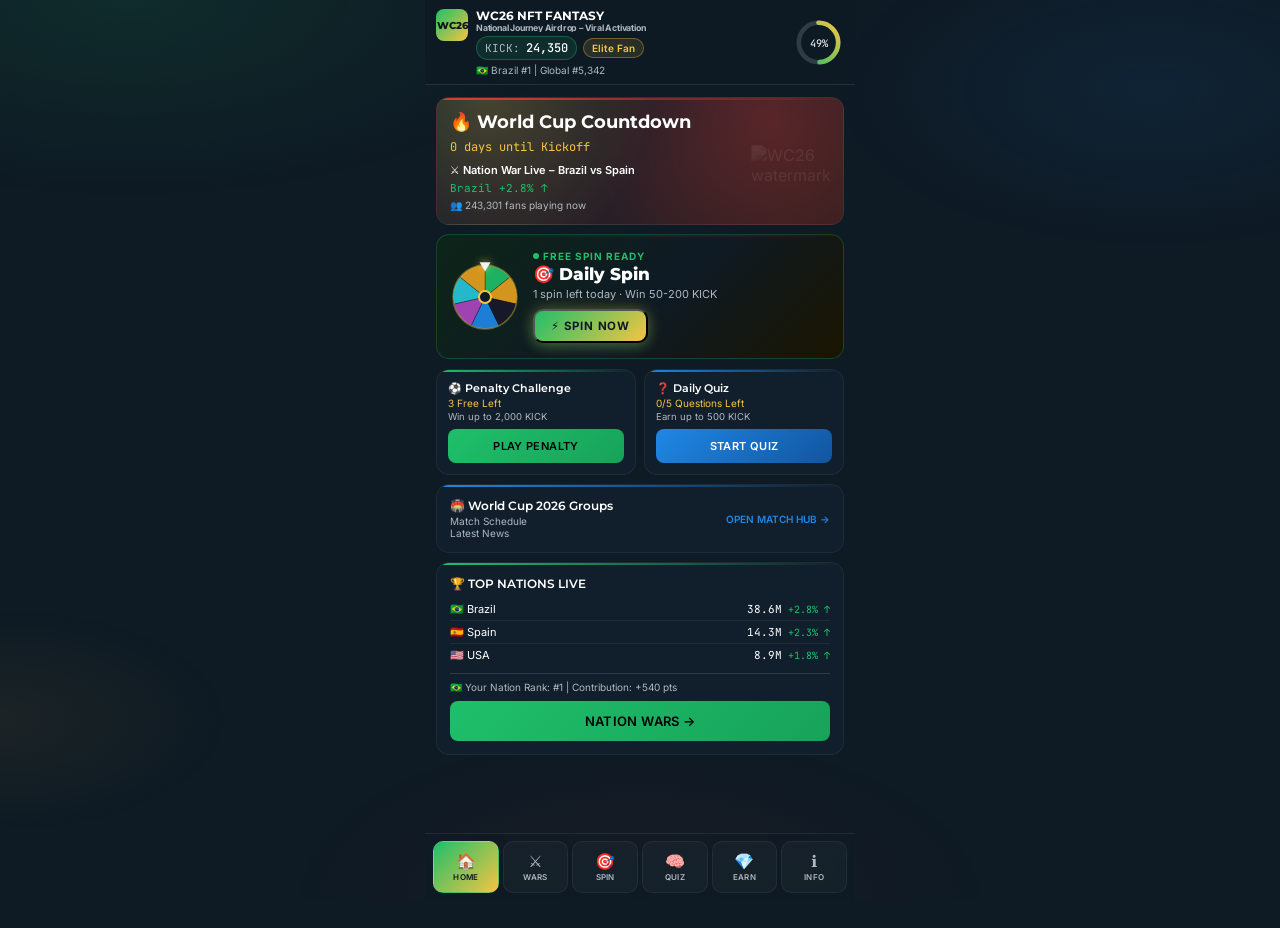
==== commit 71afbaae: "Scale PIQUE mascot down by another 20 percent" ====
--- a/Phase 1_Viral Activation/frontend/prototypes/Viral_Activation.html
+++ b/Phase 1_Viral Activation/frontend/prototypes/Viral_Activation.html
@@ -840,6 +840,7 @@
 .ps-actions{display:grid;grid-template-columns:1fr 1fr;gap:6px;margin-top:8px;}
 .ps-actions .btn{padding:9px;font-size:10px;}
 .ps-start{grid-column:1/-1;}
+.ps-start.ps-wait{opacity:.58;}
 
 /* ── ARENA ── */
 #pen-arena{display:none;position:relative;width:100%;border-radius:var(--r);overflow:hidden;background:#071810;}
@@ -1553,13 +1554,15 @@
 .pique-q-btn:hover{background:rgba(30,136,229,.16);border-color:rgba(30,136,229,.55);}
 .pique-stage{
   width:min(36.4vw,119px);
-  margin:0 auto 6px;
+  margin:-4px auto -2px;
   position:relative;
   aspect-ratio:1.25/1;
   display:flex;
   align-items:center;
   justify-content:center;
   pointer-events:none;
+  transform:scale(.8);
+  transform-origin:center center;
 }
 .pique-goal{
   position:absolute;
@@ -1898,12 +1901,12 @@
 }
 .spin-big-btn{
   position:relative;z-index:1;overflow:hidden;
-  display:flex;align-items:center;justify-content:center;gap:9px;
-  width:100%;max-width:290px;margin:22px auto 0;padding:14px 20px;border:none;border-radius:50px;
+  display:flex;align-items:center;justify-content:center;gap:6px;
+  width:100%;max-width:203px;margin:15px auto 0;padding:10px 14px;border:none;border-radius:36px;
   background:linear-gradient(135deg,var(--g) 0%,var(--y) 50%,var(--g) 100%);
   background-size:200%;
-  font-family:var(--font-display);font-weight:800;font-size:15px;letter-spacing:1.4px;text-transform:uppercase;color:#0e1a24;
-  box-shadow:0 4px 20px rgba(31,191,106,.4),0 8px 40px rgba(245,197,66,.2),inset 0 1px 0 rgba(255,255,255,.3);
+  font-family:var(--font-display);font-weight:800;font-size:10.5px;letter-spacing:1px;text-transform:uppercase;color:#0e1a24;
+  box-shadow:0 3px 14px rgba(31,191,106,.35),0 6px 26px rgba(245,197,66,.18),inset 0 1px 0 rgba(255,255,255,.3);
   cursor:pointer;
   animation:btnShimmer 2s linear infinite;
 }
@@ -1920,16 +1923,16 @@
 .spin-big-btn.disabled::after{display:none;}
 .spin-big-btn.disabled{
   width:auto;
-  max-width:238px;
-  padding:9px 14px;
-  font-size:11.5px;
-  letter-spacing:.9px;
-  border-radius:28px;
-  gap:6px;
-}
-.spin-big-btn.disabled .spin-big-btn-ico{font-size:14px;}
+  max-width:188px;
+  padding:7px 10px;
+  font-size:8.8px;
+  letter-spacing:.7px;
+  border-radius:22px;
+  gap:5px;
+}
+.spin-big-btn.disabled .spin-big-btn-ico{font-size:11px;}
 #spinBigBtnTxt{white-space:nowrap;}
-.spin-big-btn-ico{font-size:18px;}
+.spin-big-btn-ico{font-size:13px;}
 
 .spin-result-msg{
   margin-top:10px;
@@ -2953,7 +2956,7 @@
       </div>
 
       <!-- PvP -->
-      <div class="pen-mode pm-pvp" onclick="penStartPvpSelected()">
+      <div class="pen-mode pm-pvp" onclick="penEnterPvpLobby()">
         <div class="pm-art">
           <!-- Two strikers facing each other -->
           <svg viewBox="0 0 52 80" height="70" xmlns="http://www.w3.org/2000/svg">
@@ -3010,7 +3013,7 @@
       <div class="ps-actions">
         <button class="btn b-r" id="pen-standby-join" onclick="penToggleStandby()">+ Register Standby</button>
         <button class="btn b-gh" id="pen-standby-refresh" onclick="penRefreshStandby(true)">↻ Refresh List</button>
-        <button class="btn b-r ps-start b-dis" id="pen-standby-start" onclick="penStartPvpSelected()">⚔️ Select waiting player to start</button>
+        <button class="btn b-r ps-start ps-wait" id="pen-standby-start" onclick="penStartPvpSelected()">⚔️ Select waiting player to start</button>
       </div>
     </div>
 
@@ -6071,7 +6074,7 @@
   var startBtn=document.getElementById('pen-standby-start');
   var sel=penGetSelectedStandby();
   if(startBtn){
-    startBtn.className='btn b-r ps-start'+(sel?'':' b-dis');
+    startBtn.className='btn b-r ps-start'+(sel?'':' ps-wait');
     startBtn.textContent=sel?('⚔️ Start PvP vs '+sel.name):'⚔️ Select waiting player to start';
   }
   var pvpLimit=document.getElementById('pvp-limit');
@@ -6152,6 +6155,21 @@
     box.scrollIntoView({behavior:'smooth',block:'nearest'});
   }
   showToast('Select a waiting player or register standby.');
+}
+function penEnterPvpLobby(){
+  penRefreshStandby(true);
+  var opp=penGetSelectedStandby();
+  if(opp){
+    showToast('⚔️ Ready vs '+opp.name+'. Tap Start to begin.');
+  } else if(P.selfStandbyQueued){
+    showToast('🕒 You are queued. Tap Refresh List to find opponent.');
+  } else {
+    showToast('No opponent yet. Register standby first.');
+  }
+  var box=document.getElementById('pen-standby-box');
+  if(box&&box.scrollIntoView){
+    box.scrollIntoView({behavior:'smooth',block:'nearest'});
+  }
 }
 function penStartPvpSelected(){
   var opp=penGetSelectedStandby();
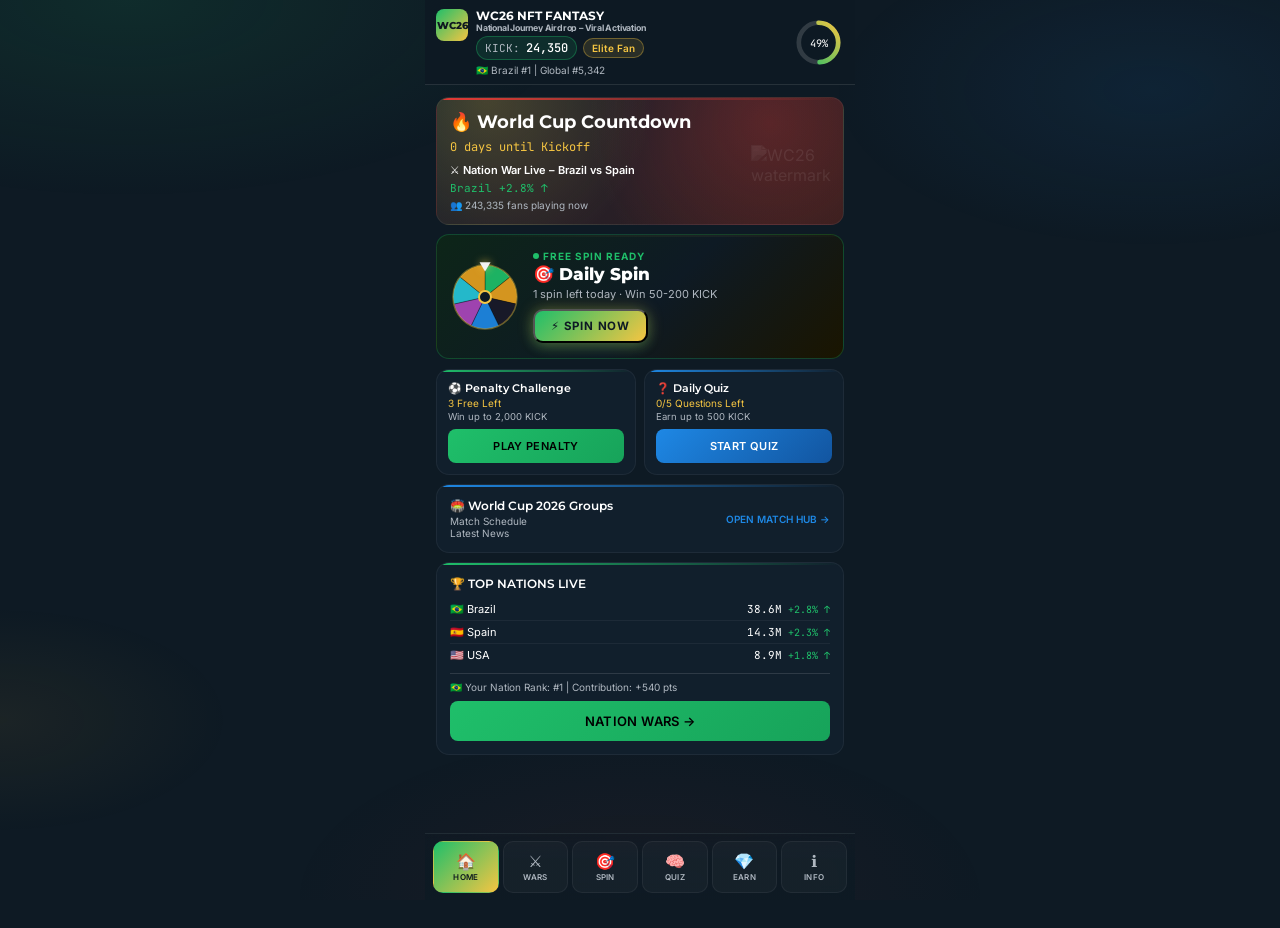
==== commit 05e676c1: "Adjust quiz option font size and bridge SOLO/PvP legacy handlers" ====
--- a/Phase 1_Viral Activation/frontend/prototypes/Viral_Activation.html
+++ b/Phase 1_Viral Activation/frontend/prototypes/Viral_Activation.html
@@ -267,9 +267,9 @@
 .tval{position:absolute;inset:0;display:flex;align-items:center;justify-content:center;font-family:'JetBrains Mono',monospace;font-size:12px;color:var(--pw);}
 .thint{font-size:10.5px;color:var(--gr);}
 .opts{display:flex;flex-direction:column;gap:6px;}
-.opt{padding:10px 12px;background:var(--bg3);border:1.5px solid var(--br);border-radius:var(--rs);cursor:pointer;font-size:13px;font-weight:500;color:var(--wh);transition:all .16s;display:flex;align-items:center;gap:8px;}
+.opt{padding:10px 12px;background:var(--bg3);border:1.5px solid var(--br);border-radius:var(--rs);cursor:pointer;font-size:10.4px;font-weight:500;color:var(--wh);transition:all .16s;display:flex;align-items:center;gap:8px;}
 .opt:active{transform:scale(.97);}
-.oltr{width:22px;height:22px;border-radius:5px;flex-shrink:0;background:var(--bg4);border:1px solid var(--br2);display:flex;align-items:center;justify-content:center;font-family:'Montserrat',sans-serif;font-size:9px;font-weight:800;color:var(--gr);transition:all .16s;}
+.oltr{width:22px;height:22px;border-radius:5px;flex-shrink:0;background:var(--bg4);border:1px solid var(--br2);display:flex;align-items:center;justify-content:center;font-family:'Montserrat',sans-serif;font-size:7.2px;font-weight:800;color:var(--gr);transition:all .16s;}
 .opt.cor{border-color:var(--g);background:rgba(31,191,106,.09);color:var(--g);}
 .opt.cor .oltr{background:var(--g);color:#000;border-color:var(--g);}
 .opt.wrg{border-color:var(--rd);background:var(--rdd);color:var(--rd);}
@@ -1554,7 +1554,7 @@
 .pique-q-btn:hover{background:rgba(30,136,229,.16);border-color:rgba(30,136,229,.55);}
 .pique-stage{
   width:min(36.4vw,119px);
-  margin:-4px auto -2px;
+  margin:2px auto 6px;
   position:relative;
   aspect-ratio:1.25/1;
   display:flex;
@@ -1563,19 +1563,6 @@
   pointer-events:none;
   transform:scale(.8);
   transform-origin:center center;
-}
-.pique-goal{
-  position:absolute;
-  top:-1px;
-  left:50%;
-  transform:translateX(-50%);
-  font-family:var(--font-display);
-  font-size:6.5px;
-  font-weight:800;
-  letter-spacing:.56px;
-  color:var(--c-yellow);
-  text-shadow:0 0 8px rgba(245,197,66,.45);
-  animation:piqueCheer 1.8s ease-in-out infinite;
 }
 .pique-orbit{
   position:absolute;
@@ -2841,7 +2828,6 @@
       </div>
 
       <div class="pique-stage" aria-hidden="true">
-        <div class="pique-goal">GOAL! GOAL!</div>
         <div class="pique-orbit"></div>
         <div class="pique-core">
           <span class="pique-hat"></span>
@@ -3204,6 +3190,7 @@
 var API_SESSION_KEY='wc26_api_session_id_v1';
 var API_SESSION_ID=localStorage.getItem(API_SESSION_KEY)||('wc26_web_'+Math.random().toString(36).slice(2,10));
 localStorage.setItem(API_SESSION_KEY,API_SESSION_ID);
+var API_TIMEOUT_MS=Math.max(800,Math.floor(Number(localStorage.getItem('wc26_api_timeout_ms')||2200)||2200));
 
 function apiUrl(path){
   return API_BASE+path;
@@ -3216,14 +3203,35 @@
   }
   var opt={method:method,headers:{'content-type':'application/json'}};
   if(payload&&method!=='GET') opt.body=JSON.stringify(payload);
-  var res=await fetch(apiUrl(path),opt);
-  var json=await res.json().catch(function(){ return null; });
-  if(!res.ok || !json || json.ok===false){
-    var err=new Error((json&&json.error)?json.error:('http_'+res.status));
-    err.payload=json||null;
-    throw err;
-  }
-  return json;
+
+  var ctl=null;
+  var timeoutId=null;
+  try{
+    if(typeof AbortController!=='undefined'){
+      ctl=new AbortController();
+      opt.signal=ctl.signal;
+      timeoutId=setTimeout(function(){
+        try{ ctl.abort(); }catch(_){ }
+      },API_TIMEOUT_MS);
+    }
+    var res=await fetch(apiUrl(path),opt);
+    var json=await res.json().catch(function(){ return null; });
+    if(!res.ok || !json || json.ok===false){
+      var err=new Error((json&&json.error)?json.error:('http_'+res.status));
+      err.payload=json||null;
+      throw err;
+    }
+    return json;
+  }catch(e){
+    if(e && e.name==='AbortError'){
+      var toErr=new Error('api_timeout');
+      toErr.payload={ok:false,error:'api_timeout'};
+      throw toErr;
+    }
+    throw e;
+  }finally{
+    if(timeoutId) clearTimeout(timeoutId);
+  }
 }
 function apiGet(path){ return apiRequest('GET',path); }
 function apiPost(path,payload){ return apiRequest('POST',path,payload); }
@@ -6160,8 +6168,11 @@
   penRefreshStandby(true);
   var opp=penGetSelectedStandby();
   if(opp){
-    showToast('⚔️ Ready vs '+opp.name+'. Tap Start to begin.');
-  } else if(P.selfStandbyQueued){
+    showToast('⚔️ Starting PvP vs '+opp.name+'...');
+    penStartMatch('pvp',opp);
+    return;
+  }
+  if(P.selfStandbyQueued){
     showToast('🕒 You are queued. Tap Refresh List to find opponent.');
   } else {
     showToast('No opponent yet. Register standby first.');
@@ -6527,6 +6538,7 @@
 
 /* ─── START MATCH ─── */
 async function penStartMatch(mode,chosenOpp){
+  try{
   if(mode==='solo' && !P._dailyData) penInitDaily();
   penEnsureAudio();
   penEnsureGoalPhoto();
@@ -6654,6 +6666,11 @@
   cancelAnimationFrame(P.raf);
   (function loop(){P.raf=requestAnimationFrame(loop);penUpdate();penDraw();})();
   penSchedule(penNextHalfRound, PEN_PACE.startTurn);
+
+  }catch(err){
+    try{ console.error(err); }catch(_){ }
+    showToast('⚠️ Penalty action failed. Please try again.');
+  }
 }
 
 function penInitEntities(){
@@ -7632,12 +7649,16 @@
 }
 
 /* ─── no-ops for backward compat ─── */
-function openPenaltyLegacy(){}
+function openPenaltyLegacy(){ openPenalty(); }
 function closePenalty(){ go('home',document.querySelector('.nb[data-page="home"]')); cancelAnimationFrame(P.raf); }
 function initSwipe(){}
 function initKeeperZones(){}
-function startPenalty(){}
-function startPvPMatch(){}
+function startPenalty(){ penStartMatch('solo'); }
+function startPvPMatch(){
+  var opp=penGetSelectedStandby();
+  if(opp) penStartPvpSelected();
+  else penEnterPvpLobby();
+}
 function showRoles(){}
 function penNextRound(){}
 function exitArena(){}
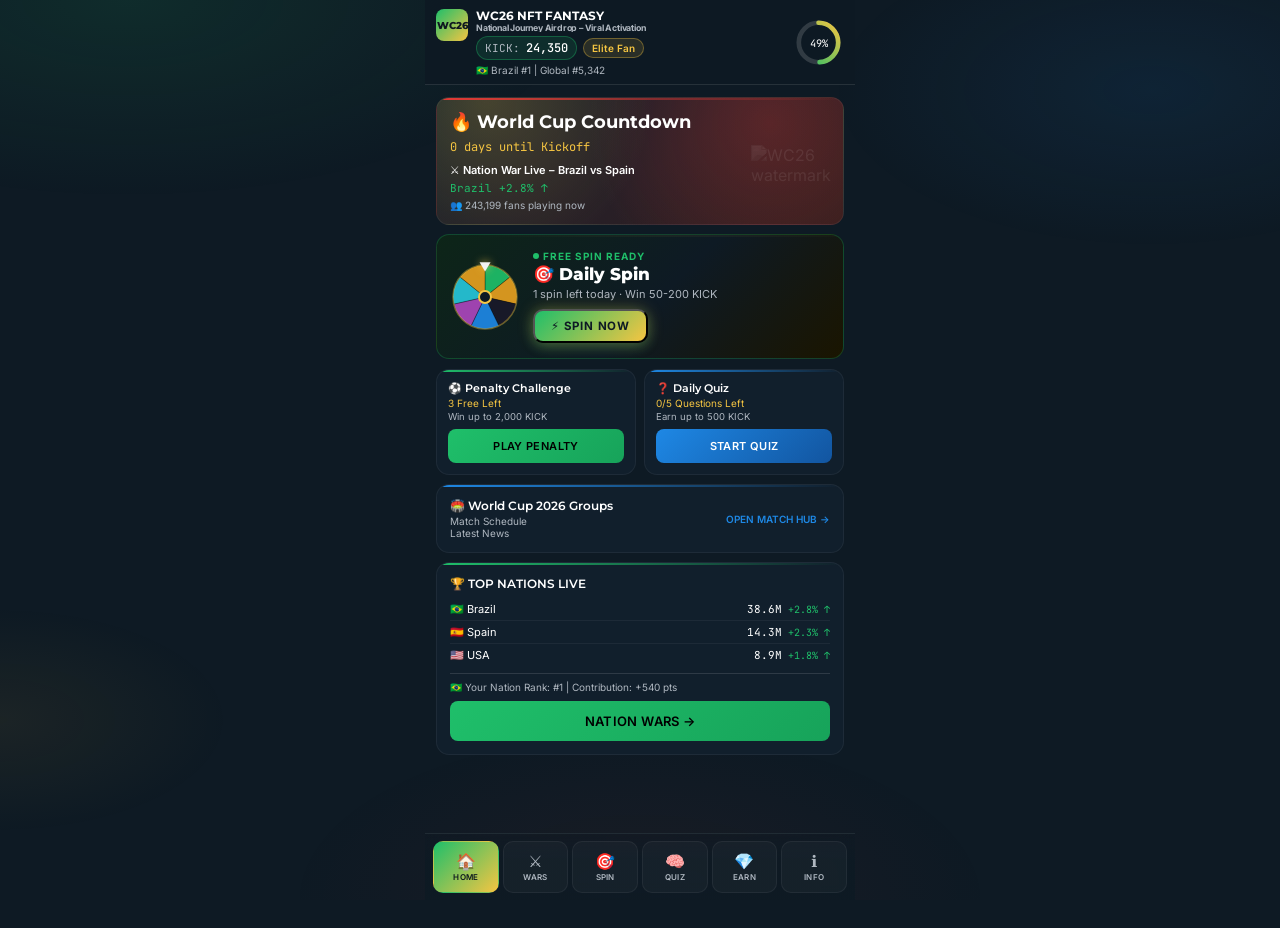
==== commit 3de8bbe3: "Fix missing kick formatter causing penalty actions to fail" ====
--- a/Phase 1_Viral Activation/frontend/prototypes/Viral_Activation.html
+++ b/Phase 1_Viral Activation/frontend/prototypes/Viral_Activation.html
@@ -3313,6 +3313,9 @@
 }
 function fmtMillions(v){
   return (Math.max(0,Number(v)||0)/1000000).toFixed(1)+'M';
+}
+function fmtKickFull(v){
+  return Math.max(0,Math.floor(Number(v)||0)).toLocaleString('en-US');
 }
 function getTierState(){
   var kick=Math.max(0,Math.floor(Number(S.kick)||0));
@@ -5997,9 +6000,21 @@
 var PEN_STANDBY_POOL_KEY='pen_pvp_standby_pool_v1';
 var PEN_STANDBY_SELF_KEY='pen_pvp_standby_self_v1';
 
+function penParseLocalJson(key,fallback){
+  try{
+    var raw=localStorage.getItem(key);
+    if(!raw) return fallback;
+    var parsed=JSON.parse(raw);
+    return (parsed===undefined||parsed===null)?fallback:parsed;
+  }catch(e){
+    try{ localStorage.removeItem(key); }catch(_){ }
+    return fallback;
+  }
+}
+
 function penStandbyLoadSelfState(){
-  var raw=JSON.parse(localStorage.getItem(PEN_STANDBY_SELF_KEY)||'{}');
-  return {queued:!!raw.queued,since:raw.since||0};
+  var raw=penParseLocalJson(PEN_STANDBY_SELF_KEY,{});
+  return {queued:!!raw.queued,since:Number(raw.since)||0};
 }
 function penStandbySaveSelfState(){
   localStorage.setItem(PEN_STANDBY_SELF_KEY,JSON.stringify({
@@ -6008,13 +6023,21 @@
   }));
 }
 function penStandbyLoadPool(){
-  var raw=JSON.parse(localStorage.getItem(PEN_STANDBY_POOL_KEY)||'[]');
+  var raw=penParseLocalJson(PEN_STANDBY_POOL_KEY,[]);
   if(!Array.isArray(raw)) raw=[];
   var now=Date.now();
   return raw.filter(function(x){
     return x && typeof x.id==='string' && typeof x.name==='string' &&
-      typeof x.flag==='string' && typeof x.kick==='number' &&
-      typeof x.since==='number' && (now-x.since)<45*60*1000;
+      typeof x.flag==='string' && Number.isFinite(Number(x.kick)) &&
+      Number.isFinite(Number(x.since)) && (now-Number(x.since))<45*60*1000;
+  }).map(function(x){
+    return {
+      id:String(x.id),
+      name:String(x.name),
+      flag:String(x.flag),
+      kick:Math.max(0,Math.floor(Number(x.kick)||0)),
+      since:Number(x.since)||Date.now()
+    };
   });
 }
 function penStandbySavePool(list){
@@ -6172,6 +6195,13 @@
     penStartMatch('pvp',opp);
     return;
   }
+  if(FRONTEND_ONLY_DEMO){
+    var demoOpp=P.pvpOpps[Math.floor(Math.random()*P.pvpOpps.length)];
+    opp=penBuildStandbyEntry(demoOpp);
+    showToast('🧪 Demo auto-match vs '+opp.name);
+    penStartMatch('pvp',opp);
+    return;
+  }
   if(P.selfStandbyQueued){
     showToast('🕒 You are queued. Tap Refresh List to find opponent.');
   } else {
@@ -6185,6 +6215,13 @@
 function penStartPvpSelected(){
   var opp=penGetSelectedStandby();
   if(!opp){
+    if(FRONTEND_ONLY_DEMO){
+      var demoOpp=P.pvpOpps[Math.floor(Math.random()*P.pvpOpps.length)];
+      opp=penBuildStandbyEntry(demoOpp);
+      showToast('🧪 Demo auto-match vs '+opp.name);
+      penStartMatch('pvp',opp);
+      return;
+    }
     if(!P.standbyPool.length){
       if(P.selfStandbyQueued) showToast('Waiting for opponent... Tap Refresh List.');
       else showToast('No waiting players. Register standby first.');
@@ -6491,21 +6528,24 @@
 /* ─── DAILY LIMITS ─── */
 function penInitDaily(){
   var today=getDayKey();
-  var saved=JSON.parse(localStorage.getItem('pen_daily')||'{}');
+  var saved=penParseLocalJson('pen_daily',{});
+  if(!saved || typeof saved!=='object') saved={};
   if(saved.date!==today){ saved={date:today,soloPlays:0}; }
-  saved.soloPlays=Math.max(0,saved.soloPlays||0);
+  saved.soloPlays=Math.max(0,Math.floor(Number(saved.soloPlays)||0));
   P.soloPlaysToday=saved.soloPlays;
   P.soloFreeLeft=Math.max(0,3-saved.soloPlays);
   P.soloShotRateNow=getSoloShotRate();
   P._dailyData=saved;
   renderDailyDots();
   var feeTxt=P.soloFreeLeft>0?('Free matches left: '+P.soloFreeLeft+'/3'):('Entry fee: 500 KICK/match');
-  document.getElementById('solo-limit').textContent=feeTxt+' · Shot win '+Math.round(P.soloShotRateNow*100)+'%';
-  if(!P.standbyPool.length && !P.selfStandbyQueued){
-    document.getElementById('pvp-limit').textContent='Unlimited plays/day · Standby list';
+  var soloLimit=document.getElementById('solo-limit');
+  if(soloLimit) soloLimit.textContent=feeTxt+' · Shot win '+Math.round(P.soloShotRateNow*100)+'%';
+  var pvpLimit=document.getElementById('pvp-limit');
+  if(pvpLimit && !P.standbyPool.length && !P.selfStandbyQueued){
+    pvpLimit.textContent='Unlimited plays/day · Standby list';
   }
   renderHomeQuickPlay();
-  penSyncDailyFromApi();
+  try{ penSyncDailyFromApi(); }catch(_){ }
 }
 function penUseDailySlot(mode){
   var d=P._dailyData;
@@ -6546,11 +6586,17 @@
 
   if(mode==='pvp'){
     if(!chosenOpp){
-      showToast('Select a waiting player from standby list first.');
-      penFocusStandby();
-      return;
+      if(FRONTEND_ONLY_DEMO){
+        chosenOpp=penBuildStandbyEntry(P.pvpOpps[Math.floor(Math.random()*P.pvpOpps.length)]);
+      } else {
+        showToast('Select a waiting player from standby list first.');
+        penFocusStandby();
+        return;
+      }
     }
-    showToast('👥 Matched from standby: '+chosenOpp.flag+' '+chosenOpp.name);
+    if(chosenOpp&&chosenOpp.flag&&chosenOpp.name){
+      showToast('👥 Matched from standby: '+chosenOpp.flag+' '+chosenOpp.name);
+    }
   }
 
   var startData=null;
@@ -6572,13 +6618,18 @@
       P.soloShotRateNow=getSoloShotRate();
       P.soloEntryFeeNow=0;
       if(P.soloFreeLeft<=0){
-        if(S.kick<500){
-          showToast('❌ Need 500 KICK to enter SOLO match.');
-          return;
+        if(FRONTEND_ONLY_DEMO){
+          P.soloEntryFeeNow=0;
+          showToast('🧪 Demo mode: SOLO entry fee waived.');
+        } else {
+          if(S.kick<500){
+            showToast('❌ Need 500 KICK to enter SOLO match.');
+            return;
+          }
+          applyKick(-500);
+          P.soloEntryFeeNow=500;
+          showToast('🎟️ SOLO entry fee: -500 KICK');
         }
-        applyKick(-500);
-        P.soloEntryFeeNow=500;
-        showToast('🎟️ SOLO entry fee: -500 KICK');
       }
       penUseDailySlot('solo');
       penInitDaily();
